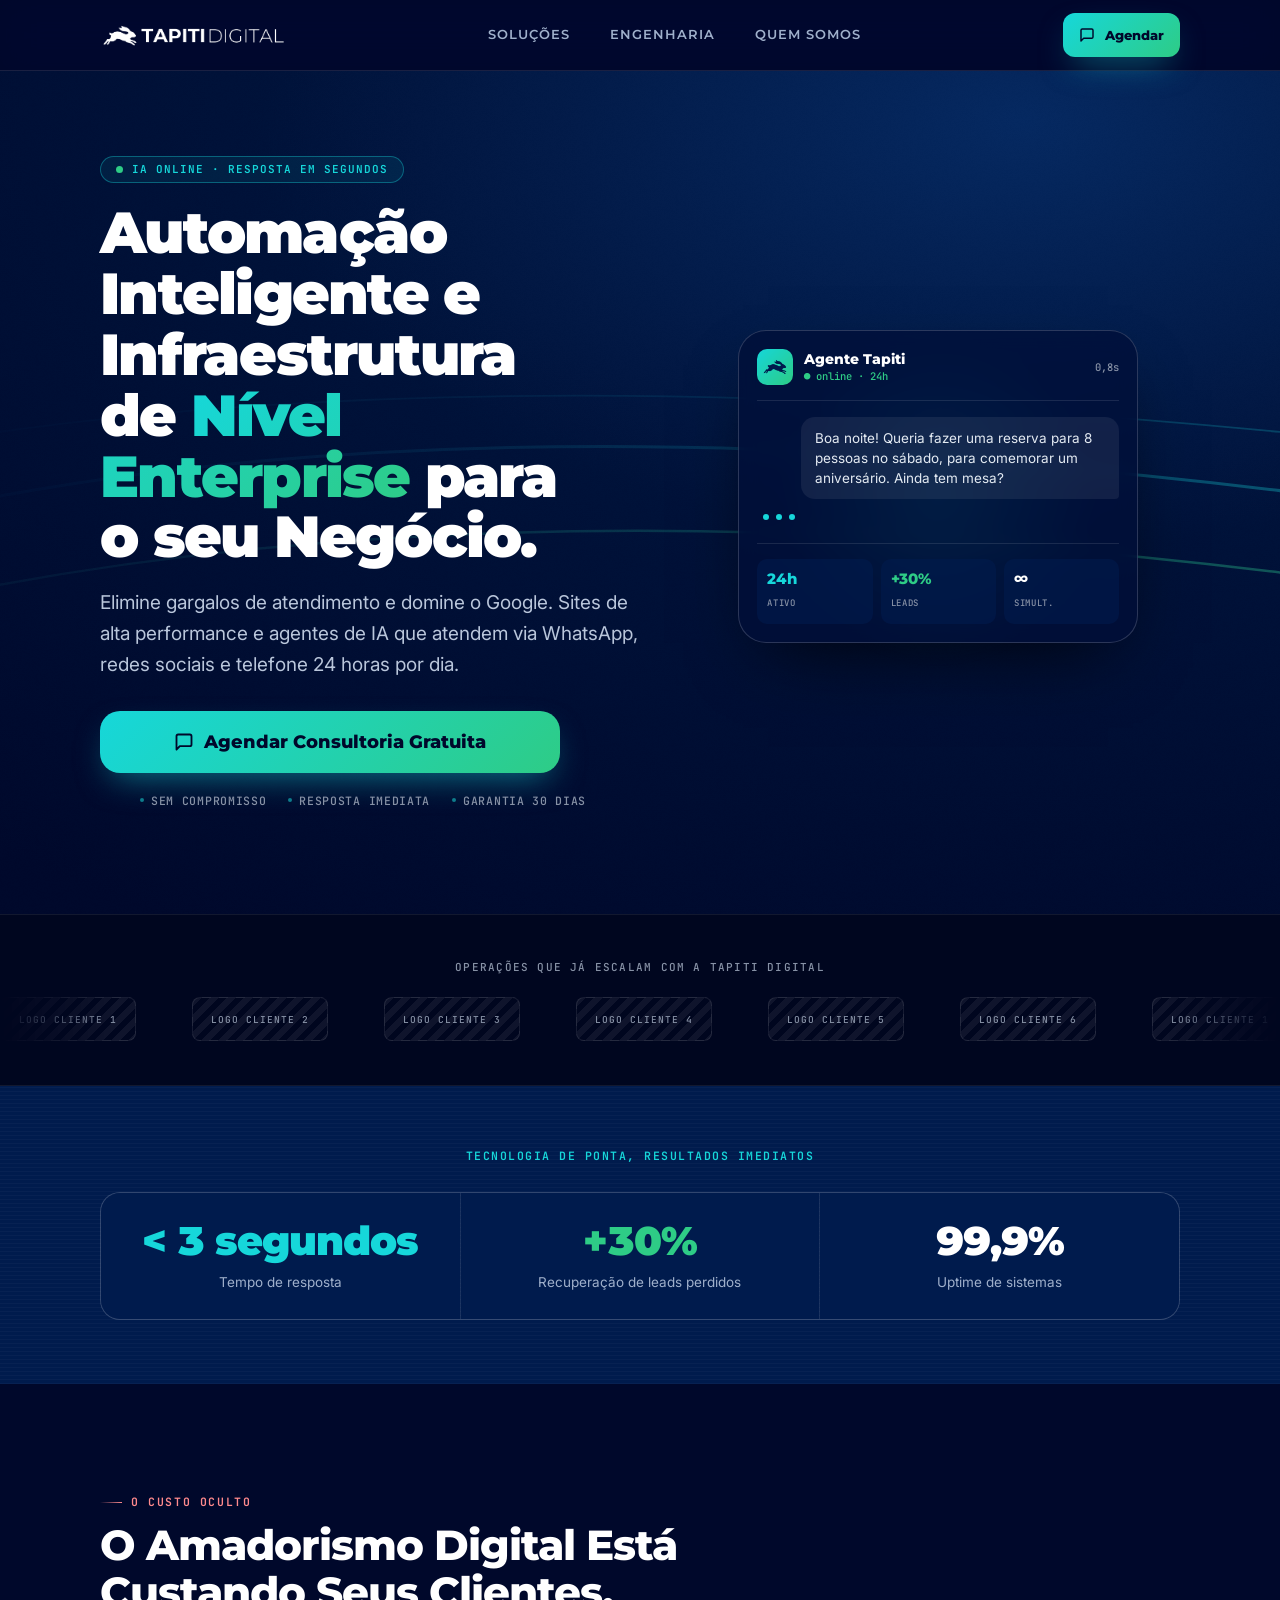
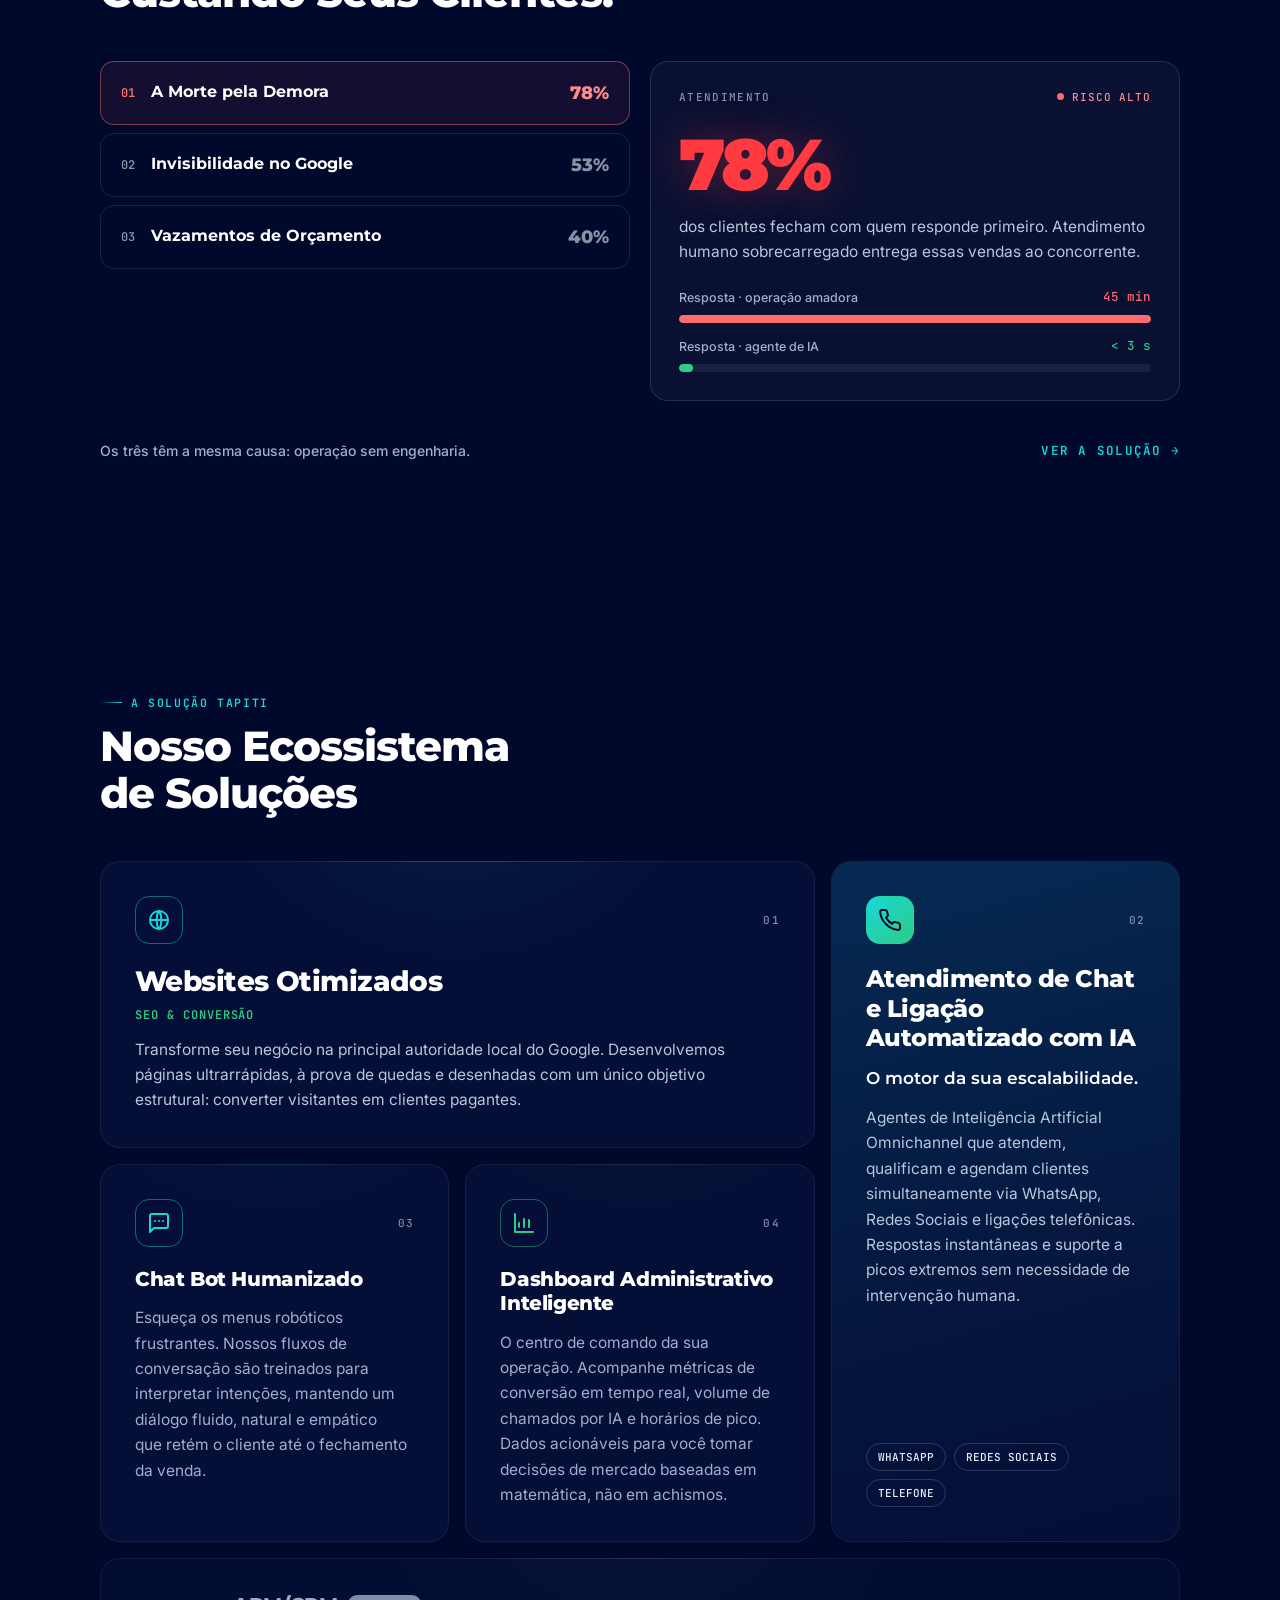
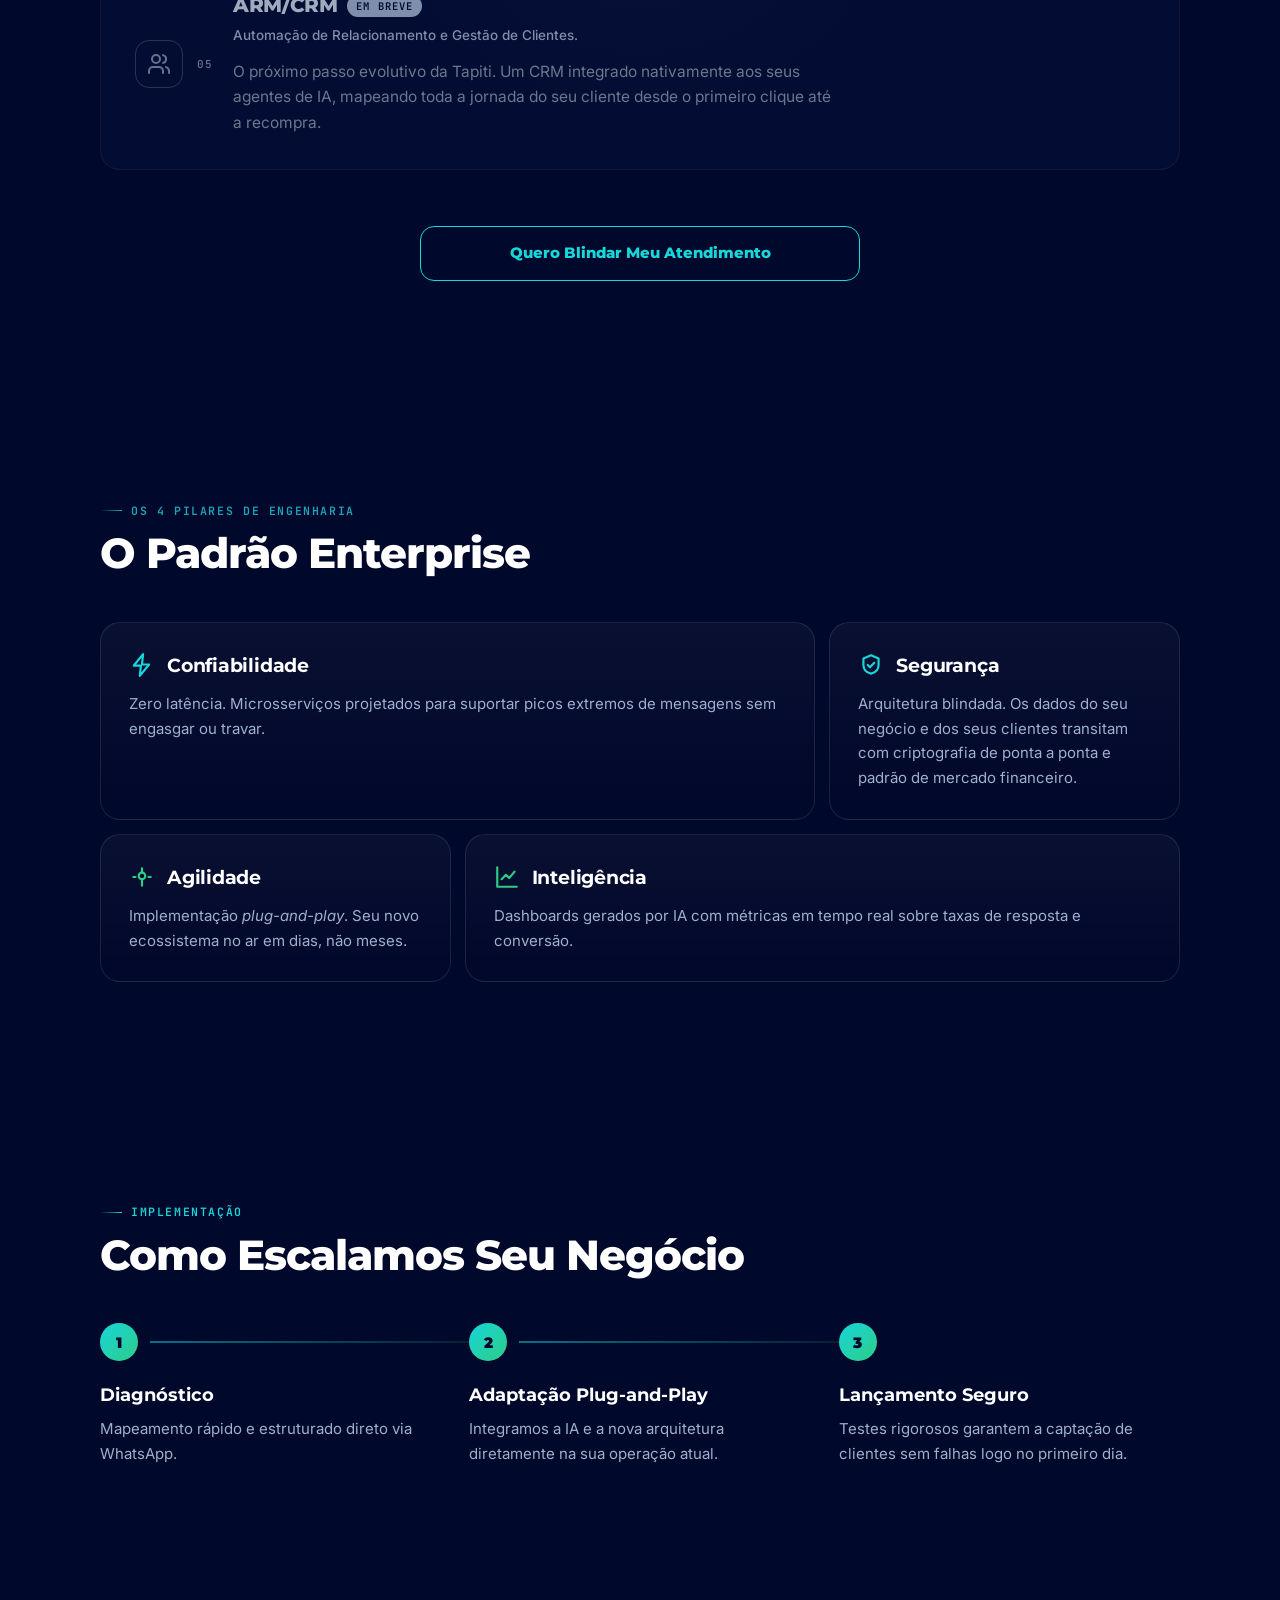
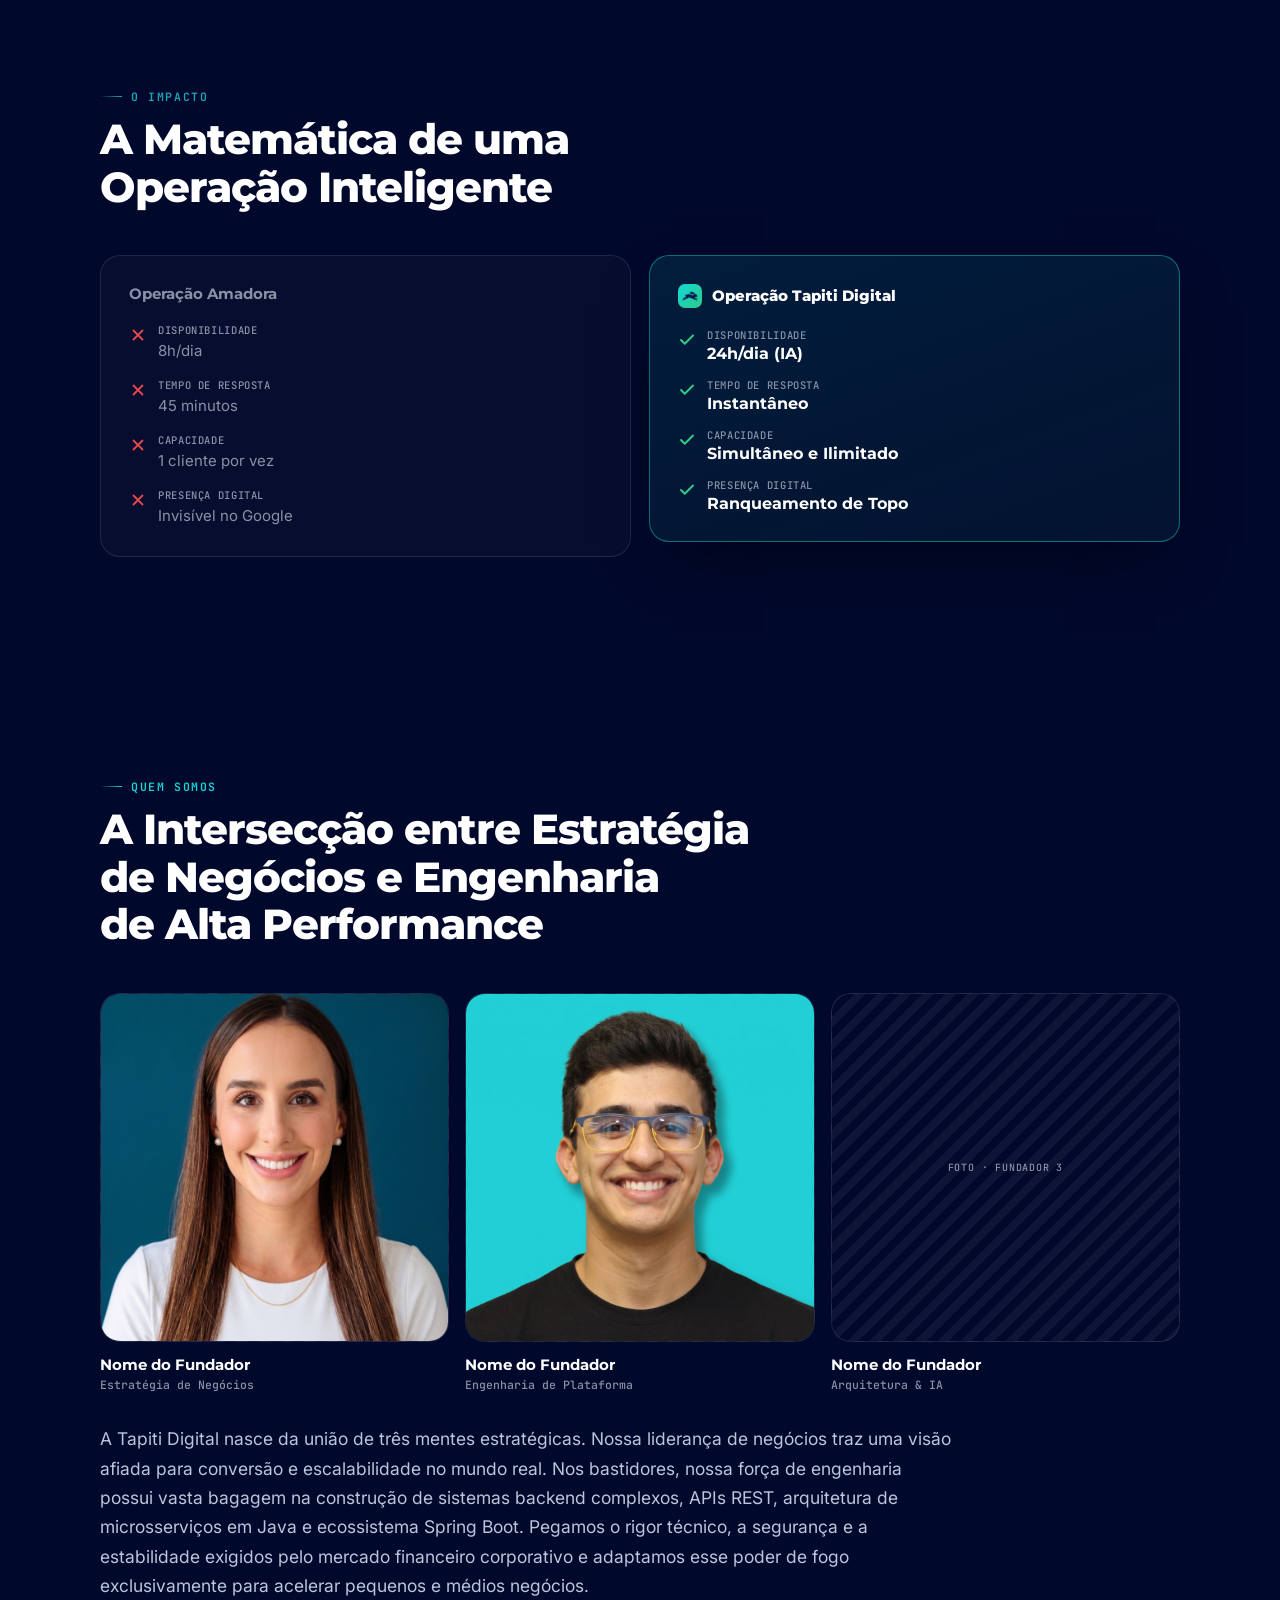
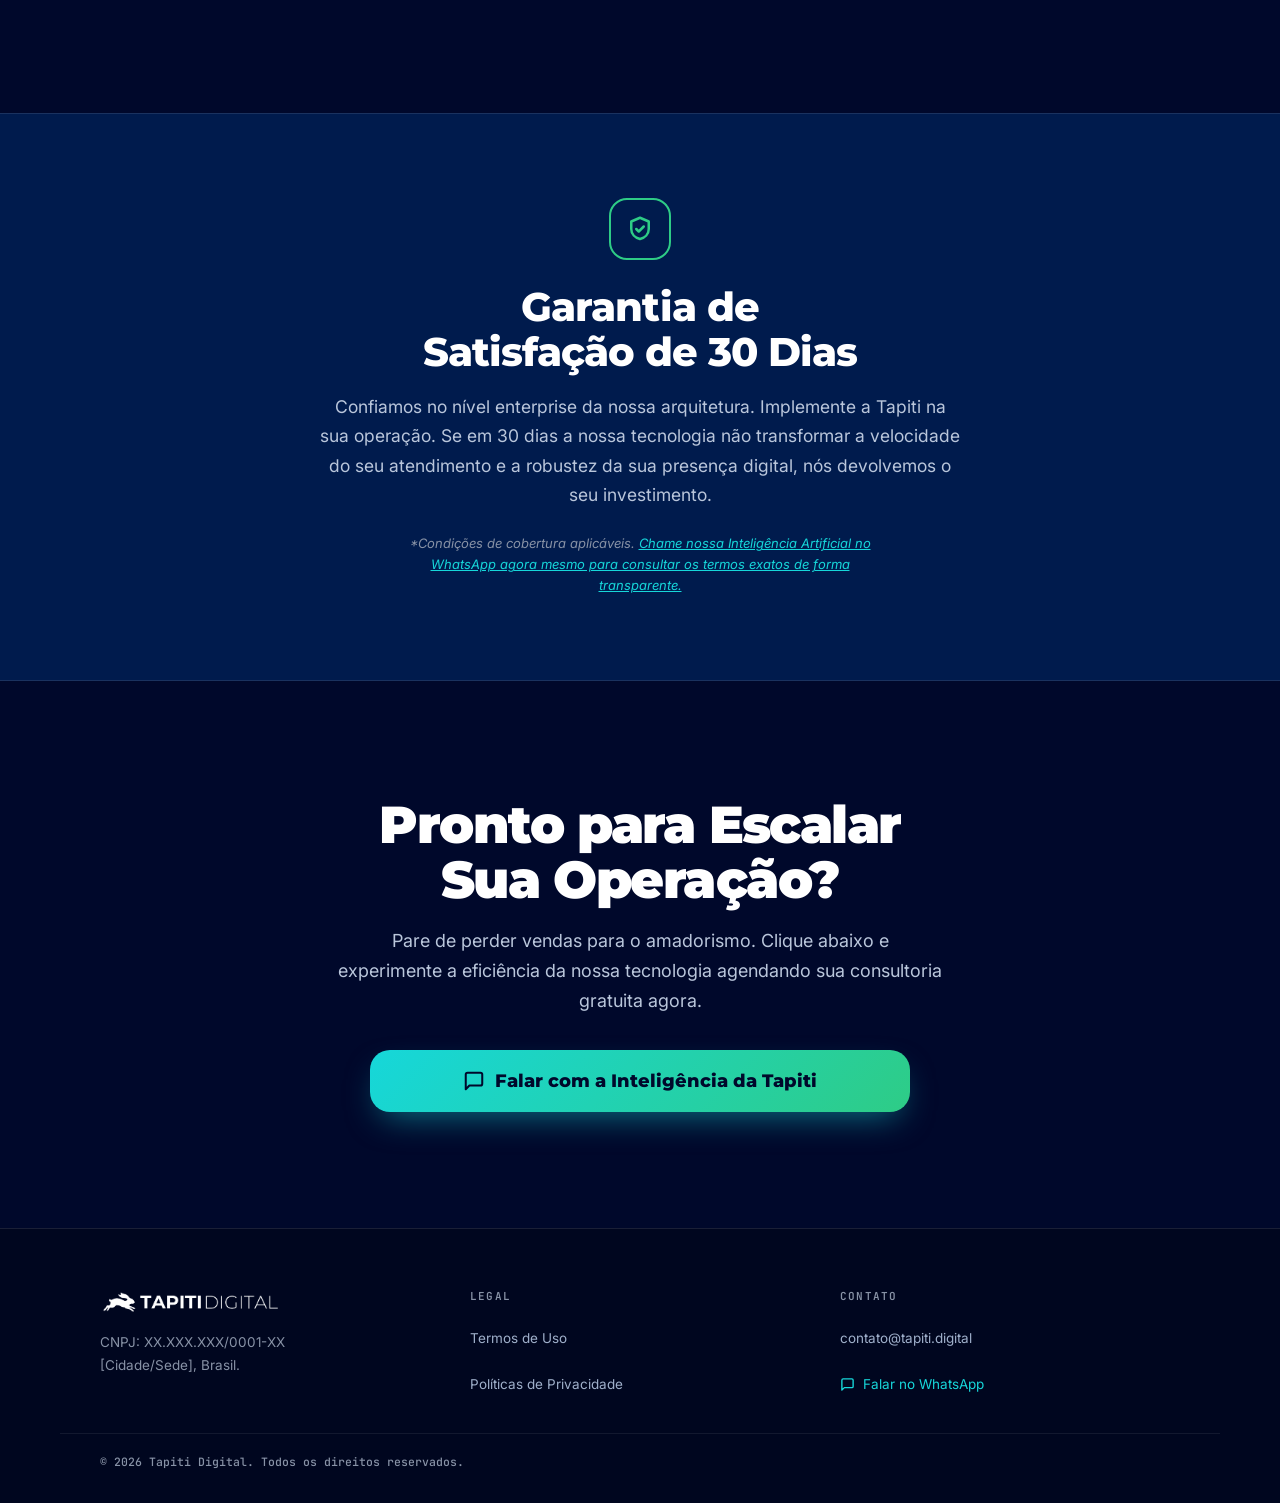
==== index.html @ 91e89478 "chore: redesign solutions section as product showroom and bump version to 1.0.4 Replace the two-row " ====
<!DOCTYPE html>
<html lang="pt-BR">
<head>
<meta charset="utf-8">
<meta name="viewport" content="width=device-width, initial-scale=1, viewport-fit=cover">
<title>Tapiti Digital — Automação Inteligente e Infraestrutura Enterprise</title>
<meta name="description" content="Sites de alta performance e agentes de IA que atendem via WhatsApp, redes sociais e telefone 24 horas por dia. Consultoria gratuita.">
<meta name="theme-color" content="#00082B">
<meta property="og:title" content="Tapiti Digital — Automação Inteligente e Infraestrutura Enterprise">
<meta property="og:description" content="Elimine gargalos de atendimento e domine o Google.">
<meta property="og:type" content="website">
<meta property="og:locale" content="pt_BR">
<meta property="og:image" content="assets/appicon-navy.png">
<link rel="icon" href="assets/appicon-cyan.png">
<link rel="apple-touch-icon" href="assets/appicon-navy.png">
<link rel="preconnect" href="https://fonts.googleapis.com">
<link rel="preconnect" href="https://fonts.gstatic.com" crossorigin>
<link href="https://fonts.googleapis.com/css2?family=Montserrat:wght@600;700;800;900&family=Inter:wght@400;500;600&family=JetBrains+Mono:wght@500;600&display=swap" rel="stylesheet">
<style>
/* ============ TOKENS ============ */
:root{
  --navy-950:#00061f;
  --navy-900:#00082b;
  --navy-850:#000f38;
  --navy-800:#00133b;
  --navy-700:#001b4d;
  --navy-600:#052a63;

  --cyan:#16d7da;
  --teal:#0e7c8c;           /* decorative only — 4.0:1 on navy, fails for text */
  --teal-text:#1fa5b8;      /* accessible teal for small copy — 5.8:1 on navy */
  --green:#2ecc86;
  --red:#e5484d;
  --red-accent:#ff6b6f;       /* fills + large display numbers, >7:1 on navy */
  --red-loss:#ff3b41;         /* big loss numbers: pure alert red, ~5.6:1 on navy */
  --red-text:#ff8a8d;         /* small red text, lighter tone for AA on navy */
  --grey-bar:#5b6b88;

  --text-0:#ffffff;
  --text-1:#e4ebf3;
  --text-2:#b9c6db;
  --text-3:#9fb0cb;
  --text-4:#8792a6;

  --line:rgba(255,255,255,.10);
  --line-2:rgba(255,255,255,.17);
  --surface:rgba(255,255,255,.045);
  --surface-2:rgba(255,255,255,.07);

  --grad:linear-gradient(135deg,#16d7da,#2ecc86);
  --grad-soft:linear-gradient(135deg,rgba(22,215,218,.16),rgba(46,204,134,.10));

  --font-display:'Montserrat',system-ui,sans-serif;
  --font-body:'Inter',system-ui,sans-serif;
  --font-mono:'JetBrains Mono',ui-monospace,monospace;

  --shell:1160px;
  --gut:clamp(18px,5vw,40px);
  --r-sm:10px; --r-md:14px; --r-lg:20px; --r-xl:28px;
  --sp-sec:clamp(60px,10vw,112px);
  --header-h:62px;
  --ease:cubic-bezier(.22,.61,.36,1);
}

/* ============ BASE ============ */
*,*::before,*::after{box-sizing:border-box}
html{scroll-behavior:smooth;-webkit-text-size-adjust:100%}
body{
  margin:0;
  background:var(--navy-900);
  color:var(--text-0);
  font-family:var(--font-body);
  font-size:16px;
  line-height:1.6;
  -webkit-font-smoothing:antialiased;
  overflow-x:hidden;
}
img{max-width:100%;height:auto;display:block}
svg{display:block}
a{color:var(--cyan);text-decoration:none;touch-action:manipulation}
button{font:inherit;color:inherit;touch-action:manipulation}
h1,h2,h3{margin:0;font-family:var(--font-display);text-wrap:balance}
p{margin:0}
::selection{background:var(--cyan);color:var(--navy-900)}

:focus-visible{
  outline:2px solid var(--cyan);
  outline-offset:3px;
  border-radius:4px;
}

/* ============ LAYOUT PRIMITIVES ============ */
.shell{width:100%;max-width:var(--shell);margin-inline:auto;padding-inline:var(--gut)}
.section{padding-block:var(--sp-sec)}
section[id]{scroll-margin-top:calc(var(--header-h) + 16px)}

.eyebrow{
  display:flex;align-items:center;gap:9px;
  font:600 11.5px/1 var(--font-mono);
  letter-spacing:.14em;text-transform:uppercase;
  color:var(--cyan);margin-bottom:14px;
}
.eyebrow::before{
  content:"";width:22px;height:1px;flex:none;
  background:linear-gradient(90deg,transparent,currentColor);
}
.eyebrow.is-muted{color:var(--teal-text)}
.eyebrow.is-green{color:var(--green)}

.h2{
  font-weight:800;
  font-size:clamp(26px,5.6vw,42px);
  line-height:1.13;
  letter-spacing:-.024em;
  margin-bottom:clamp(28px,5vw,44px);
}
.lead{
  font-size:clamp(16px,1.7vw,17.5px);
  line-height:1.68;
  color:var(--text-2);
  text-wrap:pretty;
}

/* ============ BUTTONS ============ */
.btn{
  display:inline-flex;align-items:center;justify-content:center;gap:10px;
  min-height:52px;padding:14px 22px;
  border:0;border-radius:var(--r-md);
  font-family:var(--font-display);font-weight:800;font-size:15px;line-height:1.25;
  text-align:center;cursor:pointer;
  transition:transform .2s var(--ease),box-shadow .2s var(--ease),background-color .2s var(--ease);
}
.btn svg{flex:none}
.btn--primary{
  background:var(--grad);color:var(--navy-900);
  box-shadow:0 14px 34px -12px rgba(22,215,218,.55);
}
.btn--ghost{
  background:transparent;color:var(--cyan);
  border:1.5px solid rgba(22,215,218,.55);
}
.btn--block{display:flex;width:100%}
.btn--lg{min-height:62px;font-size:clamp(15px,2.2vw,17.5px);padding:18px 24px;border-radius:var(--r-lg)}
.btn--sm{min-height:44px;padding:10px 16px;font-size:13px;border-radius:12px}

@media (hover:hover){
  .btn--primary:hover{transform:translateY(-2px);box-shadow:0 20px 42px -12px rgba(22,215,218,.7)}
  .btn--ghost:hover{background:rgba(22,215,218,.1)}
}
.btn:active{transform:translateY(0) scale(.99)}

/* ============ HEADER ============ */
.header{
  position:sticky;top:0;z-index:60;
  background:rgba(0,8,43,.78);
  backdrop-filter:blur(18px) saturate(150%);
  -webkit-backdrop-filter:blur(18px) saturate(150%);
  border-bottom:1px solid var(--line);
  transition:border-color .3s var(--ease),background-color .3s var(--ease);
}
.header.is-scrolled{background:rgba(0,8,43,.94);border-bottom-color:rgba(22,215,218,.24)}
.header__inner{
  display:flex;align-items:center;gap:16px;
  min-height:var(--header-h);
  padding-block:10px;
}
.header__logo{flex:0 0 auto;display:flex;align-items:center;min-height:44px}
.header__logo img{height:24px;width:auto;filter:brightness(0) invert(1)}
.header__nav{display:none}
.header__spacer{flex:1}
.header__cta{margin-left:auto}

@media (min-width:900px){
  :root{--header-h:70px}
  .header__logo img{height:27px}
  .header__nav{
    display:flex;flex:1;justify-content:center;gap:clamp(20px,3vw,36px);
  }
  .header__nav a{
    display:inline-flex;align-items:center;min-height:44px;
    font:600 12.5px/1 var(--font-display);
    letter-spacing:.08em;text-transform:uppercase;
    color:var(--text-3);padding:0 2px;
    transition:color .2s var(--ease);
  }
  .header__nav a:hover{color:var(--text-0)}
  .header__spacer{display:none}
}

/* ============ HERO ============ */
.hero{
  position:relative;overflow:hidden;
  background:
    radial-gradient(130% 110% at 80% 6%,rgba(5,42,99,.95) 0%,rgba(0,19,59,.85) 46%,var(--navy-900) 100%);
  padding-block:clamp(40px,8vw,84px) clamp(52px,9vw,96px);
}
.hero__trails{
  position:absolute;inset:0;width:100%;height:100%;
  opacity:.5;pointer-events:none;
  animation:trailpulse 9s ease-in-out infinite;
}
.hero__grain{
  position:absolute;inset:0;pointer-events:none;opacity:.5;
  background-image:url("data:image/svg+xml,%3Csvg xmlns='http://www.w3.org/2000/svg' width='160' height='160'%3E%3Cfilter id='n'%3E%3CfeTurbulence type='fractalNoise' baseFrequency='.85' numOctaves='3'/%3E%3CfeColorMatrix type='saturate' values='0'/%3E%3C/filter%3E%3Crect width='160' height='160' filter='url(%23n)' opacity='.045'/%3E%3C/svg%3E");
  mix-blend-mode:overlay;
}
.hero__grid{
  position:relative;
  display:grid;grid-template-columns:minmax(0,1fr);
  gap:clamp(38px,7vw,56px);align-items:center;
}
.hero__copy{min-width:0;text-align:center}

.badge{
  display:inline-flex;align-items:center;gap:9px;
  max-width:100%;
  border:1px solid rgba(22,215,218,.36);
  background:rgba(22,215,218,.08);
  border-radius:999px;padding:7px 15px;margin-bottom:20px;
}
.badge span:last-child{
  font:600 clamp(9.5px,2.4vw,11px)/1 var(--font-mono);
  letter-spacing:.09em;color:var(--cyan);
}
.dot{
  width:7px;height:7px;border-radius:50%;background:var(--green);flex:none;
  animation:blink 2.4s ease-in-out infinite;
}

.hero h1{
  font-weight:900;
  font-size:clamp(31px,8.4vw,58px);
  line-height:1.05;
  letter-spacing:-.03em;
  margin-bottom:20px;
  overflow-wrap:break-word;
}
.grad-text{
  background:var(--grad);
  -webkit-background-clip:text;background-clip:text;
  -webkit-text-fill-color:transparent;color:transparent;
}
.hero__sub{
  font-size:clamp(16px,4vw,19px);
  line-height:1.62;color:var(--text-2);
  margin:0 auto 30px;max-width:54ch;text-wrap:pretty;
}
.hero__cta{max-width:460px;margin-inline:auto}
.hero__trust{
  display:flex;flex-wrap:wrap;justify-content:center;
  gap:12px 22px;margin-top:22px;
  font:500 11.5px/1 var(--font-mono);letter-spacing:.06em;color:var(--text-4);
}
.hero__trust li{display:flex;align-items:center;gap:7px}
.hero__trust li::before{
  content:"";width:4px;height:4px;border-radius:50%;background:var(--teal);flex:none;
}

/* chat card */
.hero__visual{position:relative;display:flex;justify-content:center;min-width:0}
.hero__glow{
  position:absolute;width:min(340px,86%);aspect-ratio:1;
  background:radial-gradient(circle,rgba(22,215,218,.25),transparent 66%);
  filter:blur(10px);pointer-events:none;
}
.chat{
  position:relative;width:100%;max-width:400px;
  background:rgba(0,15,56,.72);
  border:1px solid var(--line-2);
  border-radius:var(--r-xl);padding:18px;
  backdrop-filter:blur(10px);-webkit-backdrop-filter:blur(10px);
  box-shadow:0 30px 70px -30px rgba(0,0,0,.85);
  animation:floaty 7s ease-in-out infinite;
}
.chat__head{
  display:flex;align-items:center;gap:11px;
  padding-bottom:15px;border-bottom:1px solid var(--line);
}
.chat__head img{width:36px;height:36px;border-radius:10px;flex:none}
.chat__name{font:800 14px var(--font-display);color:var(--text-0)}
.chat__status{font:500 10.5px var(--font-mono);color:var(--green);margin-top:1px}
.chat__ms{font:500 10.5px var(--font-mono);color:var(--text-4);flex:none}
.chat__log{display:flex;flex-direction:column;gap:11px;padding:16px 0 4px}
.bubble{
  max-width:88%;padding:11px 14px;
  font-size:13.5px;line-height:1.5;color:var(--text-1);
}
.bubble--user{
  align-self:flex-end;background:var(--surface-2);
  border-radius:14px 14px 4px 14px;
  opacity:0;transition:opacity .4s ease;
}
.bubble--user.is-in{opacity:1}
.bubble--ai{
  align-self:flex-start;background:var(--grad-soft);
  border:1px solid rgba(22,215,218,.26);
  border-radius:14px 14px 14px 4px;
}
.bubble--ai.is-typing::after{
  content:"";display:inline-block;width:2px;height:1em;margin-left:2px;
  vertical-align:-2px;background:var(--cyan);animation:blink 1s steps(2) infinite;
}
.typing{display:flex;gap:7px;padding:4px 6px;align-self:flex-start}
.typing span{
  width:6px;height:6px;border-radius:50%;background:var(--cyan);
  animation:blink 1.4s ease-in-out infinite;
}
.typing span:nth-child(2){animation-delay:.2s}
.typing span:nth-child(3){animation-delay:.4s}
.chat__stats{
  display:grid;grid-template-columns:repeat(3,minmax(0,1fr));gap:8px;
  margin-top:15px;padding-top:15px;border-top:1px solid var(--line);
}
.chat__stat{background:rgba(0,27,77,.6);border-radius:var(--r-sm);padding:10px}
.chat__stat b{display:block;font:800 15px var(--font-display);letter-spacing:-.01em}
.chat__stat small{font:500 9px var(--font-mono);letter-spacing:.08em;color:var(--text-4)}

@media (min-width:900px){
  .hero__grid{grid-template-columns:1.06fr .94fr;gap:clamp(36px,4vw,56px)}
  .hero__copy{text-align:left}
  .hero__sub{margin-inline:0}
  .hero__cta{margin-inline:0}
  .hero__trust{justify-content:flex-start}
}

/* ============ MARQUEE ============ */
.proof{
  border-block:1px solid rgba(255,255,255,.07);
  background:var(--navy-950);
  padding-block:clamp(28px,5vw,44px);overflow:hidden;
}
.proof__label{
  font:500 11px/1.5 var(--font-mono);letter-spacing:.11em;text-transform:uppercase;
  color:var(--text-4);text-align:center;margin:0 0 22px;padding-inline:var(--gut);
}
.marquee{
  position:relative;display:flex;overflow:hidden;
  -webkit-mask-image:linear-gradient(90deg,transparent,#000 9%,#000 91%,transparent);
  mask-image:linear-gradient(90deg,transparent,#000 9%,#000 91%,transparent);
}
.marquee__track{
  display:flex;gap:clamp(30px,6vw,56px);padding-right:clamp(30px,6vw,56px);
  flex:none;align-items:center;
  animation:marq 34s linear infinite;
}
@media (hover:hover){.marquee:hover .marquee__track{animation-play-state:paused}}
.marquee__group{display:flex;gap:clamp(30px,6vw,56px);align-items:center;flex:none}
.logo-slot{
  flex:none;width:136px;height:44px;border-radius:8px;
  border:1px solid rgba(255,255,255,.09);
  background:repeating-linear-gradient(135deg,rgba(255,255,255,.06) 0 6px,transparent 6px 12px);
  display:flex;align-items:center;justify-content:center;
  font:500 9.5px var(--font-mono);letter-spacing:.1em;color:var(--text-4);
}
/* ============ METRICS ============ */
.metrics{background:var(--navy-700);position:relative;overflow:hidden}
.metrics::after{
  content:"";position:absolute;inset:0;pointer-events:none;
  background:repeating-linear-gradient(0deg,rgba(255,255,255,.028) 0 1px,transparent 1px 4px);
}
.metrics .shell{position:relative;z-index:1;padding-block:clamp(40px,7vw,64px)}
.metrics__label{
  font:600 11.5px/1 var(--font-mono);letter-spacing:.13em;text-transform:uppercase;
  color:var(--cyan);text-align:center;margin:0 0 30px;
}
.metrics__grid{
  display:grid;grid-template-columns:minmax(0,1fr);gap:1px;
  background:var(--line);border:1px solid var(--line);
  border-radius:var(--r-lg);overflow:hidden;
}
.metric{
  background:var(--navy-700);padding:26px 20px;text-align:center;
  display:flex;flex-direction:column;justify-content:center;
}
.metric b{
  display:block;
  font:900 clamp(27px,5.4vw,40px)/1.08 var(--font-display);
  letter-spacing:-.025em;font-variant-numeric:tabular-nums;
}
.metric__label{font-size:13.5px;color:var(--text-3);margin-top:10px}
@media (min-width:720px){
  .metrics__grid{grid-template-columns:repeat(3,minmax(0,1fr))}
}

/* ============ CARDS ============ */
.card{
  background:var(--surface);
  border:1px solid var(--line);
  border-radius:var(--r-lg);
  padding:clamp(22px,4vw,28px);
}
.card h3{font-weight:700;font-size:17.5px;margin-bottom:9px;letter-spacing:-.01em}
.card p{font-size:15px;line-height:1.64;color:var(--text-3)}
.card__icon{
  width:46px;height:46px;border-radius:13px;
  display:flex;align-items:center;justify-content:center;
  margin-bottom:18px;
}
.card__icon--warn{border:2px solid rgba(229,72,77,.5)}

.grid-1{display:grid;grid-template-columns:minmax(0,1fr);gap:16px}
@media (min-width:640px){.grid-1.sm-2{grid-template-columns:repeat(2,minmax(0,1fr))}}
@media (min-width:960px){.grid-1.lg-3{grid-template-columns:repeat(3,minmax(0,1fr))}}

/* ============ CUSTO OCULTO ============ */
.custo__eyebrow{color:var(--red-text)}
.custo__desk{display:none}
.custo__link{display:inline-flex;align-items:center;min-height:44px;font:600 12.5px/1 var(--font-mono);letter-spacing:.1em;text-transform:uppercase;color:var(--cyan);transition:color .2s var(--ease)}
.custo__link:hover{color:var(--green)}

/* mobile: stat-led list */
.custo__intro{font-size:15px;line-height:1.6;color:var(--text-3);max-width:44ch;margin-bottom:clamp(36px,8vw,64px)}
.custo .h2{margin-bottom:14px}
.custo__stats{display:grid;grid-template-columns:repeat(auto-fit,minmax(260px,1fr));gap:48px 40px}
.custo__item{position:relative;border-top:1px solid rgba(255,255,255,.14);padding-top:28px}
.custo__item::before{content:"";position:absolute;top:-2px;left:0;width:48px;height:3px;background:var(--red-accent)}
.custo__lab{font:500 11px/1 var(--font-mono);letter-spacing:.12em;color:var(--text-4);margin-bottom:14px}
.custo__num{display:flex;align-items:flex-start;margin-bottom:22px;font:900 clamp(64px,18vw,88px)/1 var(--font-display);letter-spacing:-.045em;color:var(--red-loss);text-shadow:0 0 44px rgba(255,59,65,.35)}
.custo__num em{font-style:normal;font-size:.5em;margin-top:6px}
.custo__item h3{font-weight:700;font-size:19px;line-height:1.3;margin-bottom:10px}
.custo__item p:last-child{font-size:15px;line-height:1.62;color:var(--text-3)}

/* desktop: interactive diagnostic */
@media (min-width:861px){
  .custo__intro{display:none}
  .custo .h2{margin-bottom:clamp(28px,5vw,44px)}
  .custo__mob{display:none}
  .custo__desk{display:block}
}
.custo__grid{display:grid;grid-template-columns:repeat(auto-fit,minmax(300px,1fr));gap:20px;align-items:stretch}
.custo__tabs{display:flex;flex-direction:column;gap:8px}
.custo__tab{
  width:100%;min-height:64px;padding:18px 20px;
  display:flex;align-items:center;gap:16px;text-align:left;cursor:pointer;
  border:1px solid var(--line);border-radius:var(--r-md);background:transparent;
  transition:background-color .2s var(--ease),border-color .2s var(--ease);
}
.custo__tab:hover{border-color:rgba(255,255,255,.28)}
.custo__tnum{font:600 12px var(--font-mono);color:var(--text-4)}
.custo__ttl{flex:1;font:700 16px/1.3 var(--font-display);color:var(--text-0)}
.custo__tstat{font:800 18px var(--font-display);color:var(--text-4)}
.custo__tab.is-active,.custo__tab.is-active:hover{background:rgba(255,107,111,.08);border-color:rgba(255,107,111,.45)}
.custo__tab.is-active .custo__tnum{color:var(--red-accent)}
.custo__tab.is-active .custo__tstat{color:var(--red-text)}
.custo__panel{
  display:flex;flex-direction:column;gap:24px;padding:28px;
  border:1px solid rgba(255,255,255,.12);border-radius:18px;background:rgba(255,255,255,.035);
}
.custo__ptop{display:flex;justify-content:space-between;align-items:center;gap:12px}
.custo__tag{font:500 11px var(--font-mono);letter-spacing:.12em;color:var(--text-4)}
.custo__risk{display:flex;align-items:center;gap:8px;font:500 11px var(--font-mono);letter-spacing:.08em;color:var(--red-text)}
.custo__risk i{width:7px;height:7px;border-radius:50%;background:var(--red-accent)}
.custo__pstat{font:900 72px/1 var(--font-display);letter-spacing:-.04em;color:var(--red-loss);text-shadow:0 0 44px rgba(255,59,65,.35);margin-bottom:-10px}
.custo__pcopy{font-size:15.5px;line-height:1.62;color:var(--text-2)}
.custo__bars{margin-top:auto;display:flex;flex-direction:column;gap:14px}
.custo__blab{display:flex;justify-content:space-between;gap:12px;margin-bottom:7px}
.custo__blab span{font-size:12.5px;font-weight:500;color:var(--text-3)}
.custo__blab b{font:500 12.5px var(--font-mono)}
.custo__track{height:8px;border-radius:4px;background:rgba(255,255,255,.07);overflow:hidden}
.custo__track i{display:block;height:100%;border-radius:4px;transition:width .5s ease}
.custo__bars .is-red{color:var(--red-accent)}   .custo__track .is-red{background:var(--red-accent)}
.custo__bars .is-green{color:var(--green)}      .custo__track .is-green{background:var(--green)}
.custo__bars .is-grey{color:var(--text-4)}      .custo__track .is-grey{background:var(--grey-bar)}
.custo__foot{display:flex;flex-wrap:wrap;align-items:center;justify-content:space-between;gap:8px 24px;margin-top:28px}
.custo__foot p{font-size:14px;font-weight:500;color:var(--text-3)}

/* ============ SHOWROOM (soluções) ============ */
.solucoes{background:var(--navy-900)}
.solucoes .h2{max-width:20ch}

/* mobile: stacked tiles with a staggered entrance */
.showroom{display:flex;flex-direction:column;gap:12px}
.tile{
  transition:opacity .6s ease,transform .8s cubic-bezier(.2,.7,.2,1);
  transition-delay:calc(var(--i,0) * 110ms);
}
.tile__in{
  position:relative;overflow:hidden;height:100%;
  display:flex;flex-direction:column;gap:14px;
  border-radius:var(--r-lg);padding:24px;
  background:var(--navy-700);border:1.5px solid transparent;
}
.tile__ghost{
  position:absolute;right:12px;bottom:-24px;pointer-events:none;
  font:900 110px/1 var(--font-display);letter-spacing:-.05em;color:rgba(255,255,255,.045);
}
.tile__head{position:relative;display:flex;align-items:center;gap:12px}
.tile__icon{
  width:44px;height:44px;border-radius:13px;flex:none;
  display:flex;align-items:center;justify-content:center;
  border:1.5px solid rgba(22,215,218,.5);color:var(--cyan);
}
.tile__icon svg{width:22px;height:22px}
.tile__icon path{stroke-dasharray:1;stroke-dashoffset:0;transition:stroke-dashoffset 1.3s ease;transition-delay:calc(var(--i,0) * 110ms + 350ms)}
.tile__num{display:none}
.tile__main{position:relative;display:flex;flex-direction:column;gap:14px;flex:1;min-width:0}
.tile__titlerow{display:flex;align-items:center;gap:10px;flex-wrap:wrap}
.tile h3{font-weight:800;font-size:19px;line-height:1.24;letter-spacing:-.02em;text-wrap:pretty}
.tile__tag{font:600 11px var(--font-mono);letter-spacing:.08em;color:var(--green);margin-top:-6px}
.tile__lead{font:700 16px/1.4 var(--font-display);color:var(--text-0)}
.tile__sub{font:500 13.5px/1.45 var(--font-body);color:var(--text-3)}
.tile__text{font-size:15px;line-height:1.62;color:var(--text-2);max-width:62ch;text-wrap:pretty}
.tile__chips{list-style:none;margin:0;padding:0;display:flex;flex-wrap:wrap;gap:6px}
.tile__chips li{font:600 10.5px var(--font-mono);color:var(--navy-900);border:1.5px solid rgba(0,8,43,.28);border-radius:999px;padding:6px 10px}
.tile__badge{font:600 10px var(--font-mono);letter-spacing:.1em;color:var(--navy-900);background:var(--text-3);border-radius:999px;padding:4px 8px}
.tile__titlerow .tile__badge{display:none}

.tile--web h3{font-size:22px}
.tile--green .tile__icon{border-color:rgba(46,204,134,.5);color:var(--green)}
.tile--hero .tile__in{background:linear-gradient(140deg,#16d7da,#2ecc86)}
.tile--hero .tile__ghost{color:rgba(0,8,43,.12)}
.tile--hero .tile__icon{background:var(--navy-900);border-color:transparent;color:var(--cyan)}
.tile--hero h3{font-size:21px;color:var(--navy-900)}
.tile--hero .tile__lead{color:var(--navy-900)}
.tile--hero .tile__text{color:#04264a}
.tile--soon .tile__in{background:transparent;border:1.5px dashed rgba(255,255,255,.18)}
.tile--soon .tile__icon{border-color:rgba(255,255,255,.2);color:#7e8da8}
.tile--soon h3{color:#c9d3e3}
.tile--soon .tile__text{color:var(--text-4)}

.showroom__cta{margin-top:32px}
.showroom__cta .btn{border-color:var(--cyan);min-height:54px;padding:16px 20px}

/* hidden until the stack scrolls into view (class added by JS, never without it) */
@media (max-width:860px){
  .showroom.is-armed:not(.is-shown) .tile{opacity:0;transform:translateY(28px) scale(.98)}
  .showroom.is-armed:not(.is-shown) .tile__icon path{stroke-dashoffset:1}
}

/* desktop: bento grid with a cursor-following spotlight */
@media (min-width:861px){
  .showroom{display:grid;grid-template-columns:repeat(6,minmax(0,1fr));gap:16px}
  .tile{
    --glow:rgba(22,215,218,.8);--tint:rgba(22,215,218,.11);
    grid-column:span 2;border-radius:var(--r-lg);padding:1px;transition:none;
    background:radial-gradient(340px circle at var(--mx,50%) var(--my,-60%),var(--glow),rgba(255,255,255,.09) 72%);
  }
  .tile__in{
    overflow:visible;border:0;border-radius:19px;gap:20px;
    padding:clamp(24px,3vw,34px);
    background:radial-gradient(520px circle at var(--mx,50%) var(--my,-60%),var(--tint),transparent 55%),#040e36;
  }
  .tile__ghost,.tile__head .tile__badge{display:none}
  .tile__titlerow .tile__badge{display:inline-block;font-size:10.5px;padding:4px 9px}
  .tile__head{justify-content:space-between;gap:14px}
  .tile__icon{width:48px;height:48px;border-radius:14px;border-color:rgba(22,215,218,.45)}
  .tile__icon svg{width:24px;height:24px}
  .tile__icon path{transition:none}
  .tile__num{display:block;font:500 11px var(--font-mono);letter-spacing:.1em;color:#7e8da8}
  .tile h3{font-size:20px;line-height:1.22}
  .tile__tag{font-size:12px}
  .tile__lead{font-weight:600;font-size:17px;line-height:1.45}
  .tile__sub{line-height:1.4;margin-top:-6px}
  .tile__text{font-size:15.5px;line-height:1.64;color:var(--text-3)}
  .tile__chips{margin-top:auto;gap:8px}
  .tile__chips li{font-weight:500;font-size:11px;color:#e6edf7;border-width:1px;border-color:rgba(255,255,255,.16);padding:6px 11px}

  .tile--web{grid-column:1 / span 4}
  .tile--web h3{font-size:28px}
  .tile--web .tile__text{color:var(--text-2)}
  .tile--bot{grid-column:1 / span 2}
  .tile--dash{grid-column:3 / span 2}
  .tile--green{--glow:rgba(46,204,134,.8);--tint:rgba(46,204,134,.10)}
  .tile--green .tile__icon{border-color:rgba(46,204,134,.45)}
  .tile--hero{grid-column:5 / span 2;grid-row:1 / span 2}
  .tile--hero .tile__in{background:radial-gradient(520px circle at var(--mx,50%) var(--my,-60%),rgba(22,215,218,.16),transparent 60%),linear-gradient(165deg,#062a52,#04173f 60%,#040e36)}
  .tile--hero .tile__icon{background:var(--grad);color:var(--navy-900)}
  .tile--hero h3{font-size:24px;color:var(--text-0)}
  .tile--hero .tile__lead{color:var(--text-0)}
  .tile--hero .tile__text{color:var(--text-2)}
  .tile--soon{grid-column:1 / span 6;opacity:.8;--glow:rgba(159,176,203,.45);--tint:rgba(159,176,203,.06)}
  .tile--soon .tile__in{flex-direction:row;align-items:center;border:0;background:radial-gradient(520px circle at var(--mx,50%) var(--my,-60%),var(--tint),transparent 55%),#040e36}

  .showroom__cta{display:flex;justify-content:center;margin-top:56px}
  .showroom__cta .btn{max-width:440px;padding:17px 26px}
}

/* ============ PILLARS (bento) ============ */
.pillars{display:grid;grid-template-columns:minmax(0,1fr);gap:14px}
.pillar{
  border:1px solid var(--line);border-radius:var(--r-lg);
  padding:clamp(22px,4vw,28px);
  background:linear-gradient(180deg,rgba(255,255,255,.035),transparent);
  transition:border-color .28s var(--ease),box-shadow .28s var(--ease),transform .28s var(--ease);
}
.pillar__head{display:flex;align-items:center;gap:12px;margin-bottom:12px}
.pillar h3{font-weight:700;font-size:18.5px;letter-spacing:-.012em}
.pillar p{font-size:15px;line-height:1.64;color:var(--text-3)}
@media (hover:hover){
  .pillar:hover{transform:translateY(-3px);border-color:rgba(22,215,218,.5);box-shadow:0 0 40px -8px rgba(22,215,218,.22)}
  .pillar--green:hover{border-color:rgba(46,204,134,.5);box-shadow:0 0 40px -8px rgba(46,204,134,.22)}
}
@media (min-width:720px){
  .pillars{grid-template-columns:repeat(6,minmax(0,1fr))}
  .pillar{grid-column:span 3}
  .pillar:nth-child(1),.pillar:nth-child(4){grid-column:span 3}
}
@media (min-width:1040px){
  .pillar:nth-child(1){grid-column:span 4}
  .pillar:nth-child(2){grid-column:span 2}
  .pillar:nth-child(3){grid-column:span 2}
  .pillar:nth-child(4){grid-column:span 4}
}

/* ============ PROCESS TIMELINE ============ */
.steps{position:relative;display:grid;grid-template-columns:minmax(0,1fr);gap:0}
.step{position:relative;padding:0 0 30px 52px}
.step:last-child{padding-bottom:0}
.step::before{
  content:"";position:absolute;left:18px;top:40px;bottom:0;width:2px;
  background:linear-gradient(180deg,rgba(22,215,218,.5),rgba(46,204,134,.12));
}
.step:last-child::before{display:none}
.step__num{
  position:absolute;left:0;top:0;
  width:38px;height:38px;border-radius:50%;
  background:var(--grad);color:var(--navy-900);
  font:900 15px var(--font-display);
  display:flex;align-items:center;justify-content:center;
}
.step h3{font-weight:700;font-size:17.5px;margin-bottom:8px;padding-top:7px}
.step p{font-size:15px;line-height:1.64;color:var(--text-3)}

@media (min-width:860px){
  .steps{grid-template-columns:repeat(3,minmax(0,1fr));gap:28px}
  .step{padding:0}
  /* circle returns to normal flow so the heading can never sit under it */
  .step__num{position:static;margin-bottom:20px}
  .step::before{
    left:50px;right:-28px;top:18px;bottom:auto;width:auto;height:2px;
    background:linear-gradient(90deg,rgba(22,215,218,.5),rgba(46,204,134,.12));
  }
  .step h3{padding-top:0}
}

/* ============ COMPARE ============ */
.compare{display:grid;grid-template-columns:minmax(0,1fr);gap:18px;align-items:start}
@media (min-width:860px){.compare{grid-template-columns:repeat(2,minmax(0,1fr))}}
.compare__col{
  border:1px solid var(--line);border-radius:var(--r-lg);
  padding:clamp(22px,4vw,28px);background:rgba(255,255,255,.025);
}
.compare__col--win{
  border-color:rgba(22,215,218,.45);
  background:linear-gradient(160deg,rgba(22,215,218,.1),rgba(46,204,134,.055));
  box-shadow:0 26px 60px -24px rgba(0,0,0,.6);
}
.compare__title{
  display:flex;align-items:center;gap:10px;
  font:700 15px var(--font-display);color:var(--text-4);margin-bottom:20px;
}
.compare__col--win .compare__title{color:var(--text-0);font-weight:800}
.compare__title img{width:24px;height:24px;border-radius:7px}
.cmp-row{display:flex;gap:11px;align-items:flex-start;margin-bottom:15px}
.cmp-row:last-child{margin-bottom:0}
.cmp-row svg{flex:none;margin-top:3px}
.cmp-row dt{font:500 10.5px var(--font-mono);letter-spacing:.06em;color:var(--text-4);margin-bottom:2px}
.cmp-row dd{margin:0;font-size:15px;color:var(--text-4)}
.compare__col--win .cmp-row dd{font:700 16px var(--font-display);color:var(--text-0)}

/* ============ FOUNDERS ============ */
.founders{display:grid;grid-template-columns:repeat(2,minmax(0,1fr));gap:16px;margin-bottom:32px}
.founder:first-child{grid-column:span 2}
@media (min-width:640px){
  .founders{grid-template-columns:repeat(3,minmax(0,1fr))}
  .founder:first-child{grid-column:span 1}
}
.founder__photo{
  aspect-ratio:1;border-radius:var(--r-lg);
  border:1px solid var(--line);
  background:repeating-linear-gradient(135deg,rgba(255,255,255,.05) 0 8px,transparent 8px 16px);
  display:flex;align-items:center;justify-content:center;
  font:500 10px var(--font-mono);letter-spacing:.08em;color:var(--text-4);
  text-align:center;padding:10px;
}
img.founder__photo{padding:0;object-fit:cover;width:100%;display:block}
.founder__name{font:700 15px var(--font-display);margin-top:13px}
.founder__role{font:500 11.5px var(--font-mono);color:var(--text-4);margin-top:3px}

/* ============ GUARANTEE ============ */
.guarantee{
  background:var(--navy-700);
  border-block:1px solid var(--line);
  text-align:center;
}
.guarantee .shell{max-width:760px;padding-block:clamp(52px,9vw,84px)}
.guarantee__seal{
  width:62px;height:62px;margin:0 auto 24px;
  border-radius:18px;border:2px solid var(--green);
  display:flex;align-items:center;justify-content:center;
}
.guarantee h2{
  font-weight:800;font-size:clamp(25px,5.6vw,40px);
  line-height:1.13;letter-spacing:-.024em;margin-bottom:18px;
}
.guarantee__fine{
  font-size:13px;line-height:1.6;color:var(--text-4);
  max-width:60ch;margin:24px auto 0;font-style:italic;
}
.guarantee__fine a{color:var(--cyan);text-decoration:underline}

/* ============ FINAL CTA ============ */
.final{text-align:center}
.final .shell{max-width:800px;padding-block:clamp(60px,11vw,116px)}
.final h2{
  font-weight:900;font-size:clamp(29px,7vw,52px);
  line-height:1.07;letter-spacing:-.03em;margin-bottom:18px;
}
.final p{
  font-size:clamp(15px,2.2vw,18px);line-height:1.66;color:var(--text-2);
  max-width:56ch;margin:0 auto 34px;text-wrap:pretty;
}
.final .btn{max-width:540px;margin-inline:auto;animation:pulsecta 2.8s ease-out infinite}

/* ============ FOOTER ============ */
.footer{background:var(--navy-950);border-top:1px solid var(--line)}
.footer__grid{
  display:grid;grid-template-columns:minmax(0,1fr);gap:30px;
  padding-block:clamp(40px,7vw,60px) 26px;
}
@media (min-width:640px){.footer__grid{grid-template-columns:repeat(3,minmax(0,1fr))}}
.footer__logo{height:26px;width:auto;filter:brightness(0) invert(1);margin-bottom:16px}
.footer__meta{font-size:13.5px;line-height:1.7;color:var(--text-4)}
.footer h3{
  font:600 11px var(--font-mono);letter-spacing:.11em;text-transform:uppercase;
  color:var(--text-4);margin-bottom:14px;
}
.footer ul{list-style:none;margin:0;padding:0;display:flex;flex-direction:column;gap:2px}
.footer ul a{
  font-size:13.5px;color:var(--text-3);display:inline-flex;align-items:center;gap:8px;
  min-height:44px;transition:color .2s var(--ease);
}
@media (hover:hover){.footer ul a:hover{color:var(--cyan)}}
.footer__bar{
  border-top:1px solid rgba(255,255,255,.07);
  padding-block:20px 34px;
  font:500 11.5px var(--font-mono);color:var(--text-4);
}

/* ============ STICKY MOBILE CTA ============ */
.sticky-cta{
  position:fixed;left:0;right:0;bottom:0;z-index:70;
  padding:10px 14px calc(10px + env(safe-area-inset-bottom));
  background:rgba(0,6,31,.93);
  backdrop-filter:blur(16px);-webkit-backdrop-filter:blur(16px);
  border-top:1px solid var(--line);
  transform:translateY(110%);
  transition:transform .32s var(--ease);
}
.sticky-cta.is-visible{transform:translateY(0)}
@media (min-width:900px){.sticky-cta{display:none}}

/* ============ REVEAL ============ */
.reveal{opacity:0;transform:translateY(18px);transition:opacity .6s var(--ease),transform .6s var(--ease)}
.reveal.is-in{opacity:1;transform:none}

/* ============ KEYFRAMES ============ */
@keyframes marq{from{transform:translateX(0)}to{transform:translateX(-50%)}}
@keyframes floaty{0%,100%{transform:translateY(0)}50%{transform:translateY(-10px)}}
@keyframes trailpulse{0%,100%{opacity:.42}50%{opacity:.72}}
@keyframes pulsecta{0%,100%{box-shadow:0 0 0 0 rgba(46,204,134,.42)}50%{box-shadow:0 0 0 18px rgba(46,204,134,0)}}
@keyframes blink{0%,100%{opacity:1}50%{opacity:.22}}

@media (prefers-reduced-motion:reduce){
  html{scroll-behavior:auto}
  *,*::before,*::after{
    animation-duration:.001ms!important;animation-iteration-count:1!important;
    transition-duration:.001ms!important;
  }
  .reveal{opacity:1;transform:none}
  .sticky-cta{transition:none}
  /* stop the marquee where it stands instead of snapping it to the end */
  .marquee__track{animation:none!important}
}
</style>
</head>
<body>

<header class="header" id="header">
  <div class="shell header__inner">
    <a class="header__logo" href="#topo" aria-label="Tapiti Digital — início">
      <img src="assets/logo-6.png" alt="Tapiti Digital">
    </a>
    <nav class="header__nav" aria-label="Navegação principal">
      <a href="#solucoes">Soluções</a>
      <a href="#engenharia">Engenharia</a>
      <a href="#quem-somos">Quem Somos</a>
    </nav>
    <div class="header__spacer"></div>
    <a class="btn btn--primary btn--sm header__cta" href="https://wa.me/5511999999999?text=Ol%C3%A1!%20Quero%20agendar%20a%20consultoria%20gratuita%20da%20Tapiti%20Digital." target="_blank" rel="noopener">
      <svg width="16" height="16" viewBox="0 0 24 24" fill="none" stroke="currentColor" stroke-width="2.2" stroke-linecap="round" stroke-linejoin="round" aria-hidden="true"><path d="M21 15a2 2 0 0 1-2 2H7l-4 4V5a2 2 0 0 1 2-2h14a2 2 0 0 1 2 2z"/></svg>
      Agendar
    </a>
  </div>
</header>

<main>

<!-- HERO -->
<section id="topo" class="hero">
  <svg class="hero__trails" viewBox="0 0 1440 700" preserveAspectRatio="xMidYMid slice" aria-hidden="true">
    <defs>
      <linearGradient id="t1" x1="0" y1="0" x2="1" y2="0"><stop offset="0" stop-color="#001B4D" stop-opacity="0"/><stop offset="1" stop-color="#16D7DA"/></linearGradient>
      <linearGradient id="t2" x1="0" y1="0" x2="1" y2="0"><stop offset="0" stop-color="#0E7C8C" stop-opacity="0"/><stop offset="1" stop-color="#2ECC86"/></linearGradient>
    </defs>
    <path d="M-100 430 Q 500 210 1600 400" fill="none" stroke="url(#t1)" stroke-width="2.5" stroke-linecap="round"/>
    <path d="M-100 500 Q 560 280 1600 470" fill="none" stroke="url(#t2)" stroke-width="2" stroke-linecap="round"/>
    <path d="M-100 360 Q 480 190 1600 340" fill="none" stroke="url(#t1)" stroke-width="1.5" stroke-linecap="round" stroke-opacity=".7"/>
  </svg>
  <div class="hero__grain" aria-hidden="true"></div>

  <div class="shell hero__grid">
    <div class="hero__copy">
      <p class="badge"><span class="dot" aria-hidden="true"></span><span>IA ONLINE · RESPOSTA EM SEGUNDOS</span></p>
      <h1>Automação Inteligente e Infraestrutura de <span class="grad-text">Nível Enterprise</span> para o seu Negócio.</h1>
      <p class="hero__sub">Elimine gargalos de atendimento e domine o Google. Sites de alta performance e agentes de IA que atendem via WhatsApp, redes sociais e telefone 24 horas por dia.</p>
      <div class="hero__cta">
        <a class="btn btn--primary btn--block btn--lg" href="https://wa.me/5511999999999?text=Ol%C3%A1!%20Quero%20agendar%20a%20consultoria%20gratuita%20da%20Tapiti%20Digital." target="_blank" rel="noopener">
          <svg width="20" height="20" viewBox="0 0 24 24" fill="none" stroke="currentColor" stroke-width="2.2" stroke-linecap="round" stroke-linejoin="round" aria-hidden="true"><path d="M21 15a2 2 0 0 1-2 2H7l-4 4V5a2 2 0 0 1 2-2h14a2 2 0 0 1 2 2z"/></svg>
          Agendar Consultoria Gratuita
        </a>
      </div>
      <ul class="hero__trust">
        <li>SEM COMPROMISSO</li>
        <li>RESPOSTA IMEDIATA</li>
        <li>GARANTIA 30 DIAS</li>
      </ul>
    </div>

    <div class="hero__visual">
      <div class="hero__glow" aria-hidden="true"></div>
      <div class="chat">
        <div class="chat__head">
          <img src="assets/appicon-cyan.png" alt="" aria-hidden="true">
          <div style="flex:1;min-width:0">
            <div class="chat__name">Agente Tapiti</div>
            <div class="chat__status">● online · 24h</div>
          </div>
          <div class="chat__ms">0,8s</div>
        </div>
        <div class="chat__log" id="chatLog"></div>
        <div class="chat__stats">
          <div class="chat__stat"><b style="color:var(--cyan)">24h</b><small>ATIVO</small></div>
          <div class="chat__stat"><b style="color:var(--green)">+30%</b><small>LEADS</small></div>
          <div class="chat__stat"><b>∞</b><small>SIMULT.</small></div>
        </div>
      </div>
    </div>
  </div>
</section>

<!-- PROVA SOCIAL -->
<section class="proof" aria-label="Clientes">
  <p class="proof__label">Operações que já escalam com a Tapiti Digital</p>
  <div class="marquee" id="marquee">
    <div class="marquee__track">
      <div class="marquee__group">
        <div class="logo-slot">LOGO CLIENTE 1</div>
        <div class="logo-slot">LOGO CLIENTE 2</div>
        <div class="logo-slot">LOGO CLIENTE 3</div>
        <div class="logo-slot">LOGO CLIENTE 4</div>
        <div class="logo-slot">LOGO CLIENTE 5</div>
        <div class="logo-slot">LOGO CLIENTE 6</div>
      </div>
      <div class="marquee__group" aria-hidden="true">
        <div class="logo-slot">LOGO CLIENTE 1</div>
        <div class="logo-slot">LOGO CLIENTE 2</div>
        <div class="logo-slot">LOGO CLIENTE 3</div>
        <div class="logo-slot">LOGO CLIENTE 4</div>
        <div class="logo-slot">LOGO CLIENTE 5</div>
        <div class="logo-slot">LOGO CLIENTE 6</div>
      </div>
    </div>
  </div>
</section>

<!-- MÉTRICAS -->
<section class="metrics" aria-label="Métricas">
  <div class="shell">
    <p class="metrics__label">Tecnologia de ponta, resultados imediatos</p>
    <div class="metrics__grid">
      <div class="metric">
        <b style="color:var(--cyan)"><span data-count="3" data-prefix="&lt; ">&lt; 3</span> segundos</b>
        <p class="metric__label">Tempo de resposta</p>
      </div>
      <div class="metric">
        <b style="color:var(--green)"><span data-count="30" data-prefix="+" data-suffix="%">+30%</span></b>
        <p class="metric__label">Recuperação de leads perdidos</p>
      </div>
      <div class="metric">
        <b><span data-count="99.9" data-decimals="1" data-suffix="%">99,9%</span></b>
        <p class="metric__label">Uptime de sistemas</p>
      </div>
    </div>
  </div>
</section>

<!-- PROBLEMA -->
<section class="section custo" aria-labelledby="problema-h">
  <div class="shell">
    <!-- Header compartilhado: um único h2 para os dois layouts -->
    <p class="eyebrow custo__eyebrow">O custo oculto</p>
    <h2 class="h2" id="problema-h" style="max-width:22ch">O Amadorismo Digital Está Custando Seus Clientes.</h2>
    <p class="custo__intro">Três perdas que não aparecem no extrato, mas pesam em cada mês de faturamento.</p>

    <!-- Desktop: diagnóstico interativo -->
    <div class="custo__desk">
      <div class="custo__grid reveal">
        <div class="custo__tabs" role="tablist" aria-label="Problemas" id="custoTabs">
          <button type="button" class="custo__tab is-active" role="tab" aria-selected="true" aria-controls="custoPanel"><span class="custo__tnum">01</span><span class="custo__ttl">A Morte pela Demora</span><span class="custo__tstat">78%</span></button>
          <button type="button" class="custo__tab" role="tab" aria-selected="false" aria-controls="custoPanel"><span class="custo__tnum">02</span><span class="custo__ttl">Invisibilidade no Google</span><span class="custo__tstat">53%</span></button>
          <button type="button" class="custo__tab" role="tab" aria-selected="false" aria-controls="custoPanel"><span class="custo__tnum">03</span><span class="custo__ttl">Vazamentos de Orçamento</span><span class="custo__tstat">40%</span></button>
        </div>
        <div class="custo__panel" id="custoPanel" role="tabpanel" aria-live="polite">
          <div class="custo__ptop">
            <span class="custo__tag" id="custoTag">ATENDIMENTO</span>
            <span class="custo__risk"><i></i>RISCO ALTO</span>
          </div>
          <div class="custo__pstat" id="custoStat">78%</div>
          <p class="custo__pcopy" id="custoCopy">dos clientes fecham com quem responde primeiro. Atendimento humano sobrecarregado entrega essas vendas ao concorrente.</p>
          <div class="custo__bars">
            <div><div class="custo__blab"><span id="custoL1"></span><b id="custoV1"></b></div><div class="custo__track"><i id="custoF1"></i></div></div>
            <div><div class="custo__blab"><span id="custoL2"></span><b id="custoV2"></b></div><div class="custo__track"><i id="custoF2"></i></div></div>
          </div>
        </div>
      </div>
      <div class="custo__foot reveal">
        <p>Os três têm a mesma causa: operação sem engenharia.</p>
        <a href="#solucoes" class="custo__link">VER A SOLUÇÃO →</a>
      </div>
    </div>

    <!-- Mobile: números em destaque -->
    <div class="custo__mob">
      <div class="custo__stats">
        <article class="custo__item reveal">
          <p class="custo__lab">01 · ATENDIMENTO</p>
          <div class="custo__num">78<em>%</em></div>
          <h3>A Morte pela Demora</h3>
          <p>dos clientes fecham com quem responde primeiro. Atendimento humano sobrecarregado entrega essas vendas ao concorrente.</p>
        </article>
        <article class="custo__item reveal">
          <p class="custo__lab">02 · PRESENÇA</p>
          <div class="custo__num">53<em>%</em></div>
          <h3>Invisibilidade no Google</h3>
          <p>dos visitantes abandonam sites lentos. Sem otimização, seu negócio não aparece para novos clientes nem para sistemas de IA.</p>
        </article>
        <article class="custo__item reveal">
          <p class="custo__lab">03 · OPERAÇÃO</p>
          <div class="custo__num">40<em>%</em></div>
          <h3>Vazamentos de Orçamento</h3>
          <p>do tempo da equipe vai para tarefas manuais, reduzindo o lucro e expondo dados a falhas.</p>
        </article>
      </div>

    </div>
  </div>
</section>

<!-- SOLUÇÃO -->
<section id="solucoes" class="section solucoes" aria-labelledby="soluc-h">
  <div class="shell">
    <p class="eyebrow">A solução Tapiti</p>
    <h2 class="h2" id="soluc-h">Nosso Ecossistema de Soluções</h2>

    <!-- Showroom: bento com spotlight (desktop) / pilha em cascata (mobile) -->
    <div class="showroom" id="showroom">
      <article class="tile tile--web" style="--i:0">
        <div class="tile__in">
          <span class="tile__ghost" aria-hidden="true">01</span>
          <div class="tile__head">
            <span class="tile__icon"><svg viewBox="0 0 24 24" fill="none" stroke="currentColor" stroke-width="2" stroke-linecap="round" stroke-linejoin="round" aria-hidden="true"><path pathLength="1" d="M12 3a9 9 0 1 0 0 18a9 9 0 1 0 0-18M3 12h18M12 3c3 3.5 3 14.5 0 18M12 3c-3 3.5-3 14.5 0 18"/></svg></span>
            <span class="tile__num" aria-hidden="true">01</span>
          </div>
          <div class="tile__main">
            <div class="tile__titlerow"><h3>Websites Otimizados</h3></div>
            <p class="tile__tag">SEO &amp; CONVERSÃO</p>
            <p class="tile__text">Transforme seu negócio na principal autoridade local do Google. Desenvolvemos páginas ultrarrápidas, à prova de quedas e desenhadas com um único objetivo estrutural: converter visitantes em clientes pagantes.</p>
          </div>
        </div>
      </article>

      <article class="tile tile--hero" style="--i:1">
        <div class="tile__in">
          <span class="tile__ghost" aria-hidden="true">02</span>
          <div class="tile__head">
            <span class="tile__icon"><svg viewBox="0 0 24 24" fill="none" stroke="currentColor" stroke-width="2" stroke-linecap="round" stroke-linejoin="round" aria-hidden="true"><path pathLength="1" d="M22 16.9v3a2 2 0 0 1-2.2 2 19.8 19.8 0 0 1-8.6-3.1 19.5 19.5 0 0 1-6-6A19.8 19.8 0 0 1 2.1 4.2 2 2 0 0 1 4.1 2h3a2 2 0 0 1 2 1.7c.1.9.4 1.8.7 2.7a2 2 0 0 1-.5 2.1L8 9.8a16 16 0 0 0 6 6l1.3-1.3a2 2 0 0 1 2.1-.4c.9.3 1.8.6 2.7.7a2 2 0 0 1 1.7 2z"/></svg></span>
            <span class="tile__num" aria-hidden="true">02</span>
          </div>
          <div class="tile__main">
            <div class="tile__titlerow"><h3>Atendimento de Chat e Ligação Automatizado com IA</h3></div>
            <p class="tile__lead">O motor da sua escalabilidade.</p>
            <p class="tile__text">Agentes de Inteligência Artificial Omnichannel que atendem, qualificam e agendam clientes simultaneamente via WhatsApp, Redes Sociais e ligações telefônicas. Respostas instantâneas e suporte a picos extremos sem necessidade de intervenção humana.</p>
            <ul class="tile__chips" aria-label="Canais">
              <li>WHATSAPP</li>
              <li>REDES SOCIAIS</li>
              <li>TELEFONE</li>
            </ul>
          </div>
        </div>
      </article>

      <article class="tile tile--bot" style="--i:2">
        <div class="tile__in">
          <span class="tile__ghost" aria-hidden="true">03</span>
          <div class="tile__head">
            <span class="tile__icon"><svg viewBox="0 0 24 24" fill="none" stroke="currentColor" stroke-width="2" stroke-linecap="round" stroke-linejoin="round" aria-hidden="true"><path pathLength="1" d="M21 15a2 2 0 0 1-2 2H7l-4 4V5a2 2 0 0 1 2-2h14a2 2 0 0 1 2 2zM8 10h.01M12 10h.01M16 10h.01"/></svg></span>
            <span class="tile__num" aria-hidden="true">03</span>
          </div>
          <div class="tile__main">
            <div class="tile__titlerow"><h3>Chat Bot Humanizado</h3></div>
            <p class="tile__text">Esqueça os menus robóticos frustrantes. Nossos fluxos de conversação são treinados para interpretar intenções, mantendo um diálogo fluido, natural e empático que retém o cliente até o fechamento da venda.</p>
          </div>
        </div>
      </article>

      <article class="tile tile--dash tile--green" style="--i:3">
        <div class="tile__in">
          <span class="tile__ghost" aria-hidden="true">04</span>
          <div class="tile__head">
            <span class="tile__icon"><svg viewBox="0 0 24 24" fill="none" stroke="currentColor" stroke-width="2" stroke-linecap="round" stroke-linejoin="round" aria-hidden="true"><path pathLength="1" d="M3 3v18h18M7 16v-4M12 16V8M17 16v-7"/></svg></span>
            <span class="tile__num" aria-hidden="true">04</span>
          </div>
          <div class="tile__main">
            <div class="tile__titlerow"><h3>Dashboard Administrativo Inteligente</h3></div>
            <p class="tile__text">O centro de comando da sua operação. Acompanhe métricas de conversão em tempo real, volume de chamados por IA e horários de pico. Dados acionáveis para você tomar decisões de mercado baseadas em matemática, não em achismos.</p>
          </div>
        </div>
      </article>

      <article class="tile tile--soon" style="--i:4">
        <div class="tile__in">
          <span class="tile__ghost" aria-hidden="true">05</span>
          <div class="tile__head">
            <span class="tile__icon"><svg viewBox="0 0 24 24" fill="none" stroke="currentColor" stroke-width="2" stroke-linecap="round" stroke-linejoin="round" aria-hidden="true"><path pathLength="1" d="M16 21v-2a4 4 0 0 0-4-4H6a4 4 0 0 0-4 4v2M9 11a4 4 0 1 0 0-8 4 4 0 0 0 0 8M22 21v-2a4 4 0 0 0-3-3.9M16 3.1a4 4 0 0 1 0 7.8"/></svg></span>
            <span class="tile__num" aria-hidden="true">05</span>
            <span class="tile__badge" aria-hidden="true">EM BREVE</span>
          </div>
          <div class="tile__main">
            <div class="tile__titlerow"><h3>ARM/CRM</h3><span class="tile__badge">EM BREVE</span></div>
            <p class="tile__sub">Automação de Relacionamento e Gestão de Clientes.</p>
            <p class="tile__text">O próximo passo evolutivo da Tapiti. Um CRM integrado nativamente aos seus agentes de IA, mapeando toda a jornada do seu cliente desde o primeiro clique até a recompra.</p>
          </div>
        </div>
      </article>
    </div>

    <div class="showroom__cta">
      <a class="btn btn--ghost btn--block" href="https://wa.me/5511999999999?text=Ol%C3%A1!%20Quero%20agendar%20a%20consultoria%20gratuita%20da%20Tapiti%20Digital." target="_blank" rel="noopener">Quero Blindar Meu Atendimento</a>
    </div>
  </div>
</section>

<!-- PILARES -->
<section id="engenharia" class="section" aria-labelledby="pilares-h">
  <div class="shell">
    <p class="eyebrow is-muted">Os 4 pilares de engenharia</p>
    <h2 class="h2" id="pilares-h">O Padrão Enterprise</h2>
    <div class="pillars">
      <article class="pillar reveal">
        <div class="pillar__head">
          <svg width="26" height="26" viewBox="0 0 24 24" fill="none" stroke="#16D7DA" stroke-width="2" stroke-linecap="round" stroke-linejoin="round" aria-hidden="true"><path d="M13 2L4.5 12.5H11l-1 9.5 8.5-10.5H12z"/></svg>
          <h3>Confiabilidade</h3>
        </div>
        <p>Zero latência. Microsserviços projetados para suportar picos extremos de mensagens sem engasgar ou travar.</p>
      </article>
      <article class="pillar reveal">
        <div class="pillar__head">
          <svg width="26" height="26" viewBox="0 0 24 24" fill="none" stroke="#16D7DA" stroke-width="2" stroke-linecap="round" stroke-linejoin="round" aria-hidden="true"><path d="M12 3l7 3v6c0 4-3 7-7 8-4-1-7-4-7-8V6z"/><path d="M9 12l2 2 4-4"/></svg>
          <h3>Segurança</h3>
        </div>
        <p>Arquitetura blindada. Os dados do seu negócio e dos seus clientes transitam com criptografia de ponta a ponta e padrão de mercado financeiro.</p>
      </article>
      <article class="pillar pillar--green reveal">
        <div class="pillar__head">
          <svg width="26" height="26" viewBox="0 0 24 24" fill="none" stroke="#2ECC86" stroke-width="2" stroke-linecap="round" stroke-linejoin="round" aria-hidden="true"><path d="M12 20v-6M12 8V4M6 12H4M20 12h-2"/><circle cx="12" cy="11" r="3"/></svg>
          <h3>Agilidade</h3>
        </div>
        <p>Implementação <i>plug-and-play</i>. Seu novo ecossistema no ar em dias, não meses.</p>
      </article>
      <article class="pillar pillar--green reveal">
        <div class="pillar__head">
          <svg width="26" height="26" viewBox="0 0 24 24" fill="none" stroke="#2ECC86" stroke-width="2" stroke-linecap="round" stroke-linejoin="round" aria-hidden="true"><path d="M3 3v18h18"/><path d="M7 14l4-4 3 3 5-6"/></svg>
          <h3>Inteligência</h3>
        </div>
        <p>Dashboards gerados por IA com métricas em tempo real sobre taxas de resposta e conversão.</p>
      </article>
    </div>
  </div>
</section>

<!-- PROCESSO -->
<section class="section" aria-labelledby="processo-h">
  <div class="shell">
    <p class="eyebrow">Implementação</p>
    <h2 class="h2" id="processo-h">Como Escalamos Seu Negócio</h2>
    <div class="steps">
      <article class="step reveal">
        <div class="step__num">1</div>
        <h3>Diagnóstico</h3>
        <p>Mapeamento rápido e estruturado direto via WhatsApp.</p>
      </article>
      <article class="step reveal">
        <div class="step__num">2</div>
        <h3>Adaptação Plug-and-Play</h3>
        <p>Integramos a IA e a nova arquitetura diretamente na sua operação atual.</p>
      </article>
      <article class="step reveal">
        <div class="step__num">3</div>
        <h3>Lançamento Seguro</h3>
        <p>Testes rigorosos garantem a captação de clientes sem falhas logo no primeiro dia.</p>
      </article>
    </div>
  </div>
</section>

<!-- ANTES x DEPOIS -->
<section class="section" aria-labelledby="impacto-h">
  <div class="shell">
    <p class="eyebrow is-muted">O impacto</p>
    <h2 class="h2" id="impacto-h" style="max-width:22ch">A Matemática de uma Operação Inteligente</h2>
    <div class="compare">
      <div class="compare__col reveal">
        <div class="compare__title">Operação Amadora</div>
        <dl style="margin:0">
          <div class="cmp-row"><svg width="18" height="18" viewBox="0 0 24 24" fill="none" stroke="#E5484D" stroke-width="2.4" stroke-linecap="round" aria-hidden="true"><path d="M18 6L6 18M6 6l12 12"/></svg><div><dt>DISPONIBILIDADE</dt><dd>8h/dia</dd></div></div>
          <div class="cmp-row"><svg width="18" height="18" viewBox="0 0 24 24" fill="none" stroke="#E5484D" stroke-width="2.4" stroke-linecap="round" aria-hidden="true"><path d="M18 6L6 18M6 6l12 12"/></svg><div><dt>TEMPO DE RESPOSTA</dt><dd>45 minutos</dd></div></div>
          <div class="cmp-row"><svg width="18" height="18" viewBox="0 0 24 24" fill="none" stroke="#E5484D" stroke-width="2.4" stroke-linecap="round" aria-hidden="true"><path d="M18 6L6 18M6 6l12 12"/></svg><div><dt>CAPACIDADE</dt><dd>1 cliente por vez</dd></div></div>
          <div class="cmp-row"><svg width="18" height="18" viewBox="0 0 24 24" fill="none" stroke="#E5484D" stroke-width="2.4" stroke-linecap="round" aria-hidden="true"><path d="M18 6L6 18M6 6l12 12"/></svg><div><dt>PRESENÇA DIGITAL</dt><dd>Invisível no Google</dd></div></div>
        </dl>
      </div>
      <div class="compare__col compare__col--win reveal">
        <div class="compare__title"><img src="assets/appicon-cyan.png" alt="" aria-hidden="true">Operação Tapiti Digital</div>
        <dl style="margin:0">
          <div class="cmp-row"><svg width="18" height="18" viewBox="0 0 24 24" fill="none" stroke="#2ECC86" stroke-width="2.6" stroke-linecap="round" stroke-linejoin="round" aria-hidden="true"><path d="M20 6L9 17l-5-5"/></svg><div><dt>DISPONIBILIDADE</dt><dd>24h/dia (IA)</dd></div></div>
          <div class="cmp-row"><svg width="18" height="18" viewBox="0 0 24 24" fill="none" stroke="#2ECC86" stroke-width="2.6" stroke-linecap="round" stroke-linejoin="round" aria-hidden="true"><path d="M20 6L9 17l-5-5"/></svg><div><dt>TEMPO DE RESPOSTA</dt><dd>Instantâneo</dd></div></div>
          <div class="cmp-row"><svg width="18" height="18" viewBox="0 0 24 24" fill="none" stroke="#2ECC86" stroke-width="2.6" stroke-linecap="round" stroke-linejoin="round" aria-hidden="true"><path d="M20 6L9 17l-5-5"/></svg><div><dt>CAPACIDADE</dt><dd>Simultâneo e Ilimitado</dd></div></div>
          <div class="cmp-row"><svg width="18" height="18" viewBox="0 0 24 24" fill="none" stroke="#2ECC86" stroke-width="2.6" stroke-linecap="round" stroke-linejoin="round" aria-hidden="true"><path d="M20 6L9 17l-5-5"/></svg><div><dt>PRESENÇA DIGITAL</dt><dd>Ranqueamento de Topo</dd></div></div>
        </dl>
      </div>
    </div>
  </div>
</section>

<!-- QUEM SOMOS -->
<section id="quem-somos" class="section" aria-labelledby="quem-h">
  <div class="shell">
    <p class="eyebrow">Quem somos</p>
    <h2 class="h2" id="quem-h" style="max-width:26ch">A Intersecção entre Estratégia de Negócios e Engenharia de Alta Performance</h2>
    <div class="founders">
      <div class="founder reveal">
        <img class="founder__photo" src="assets/founder-1.jpg" alt="Foto do fundador responsável por Estratégia de Negócios">
        <div class="founder__name">Nome do Fundador</div>
        <div class="founder__role">Estratégia de Negócios</div>
      </div>
      <div class="founder reveal">
        <img class="founder__photo" src="assets/founder-2.jpg" alt="Foto do fundador responsável por Engenharia de Plataforma">
        <div class="founder__name">Nome do Fundador</div>
        <div class="founder__role">Engenharia de Plataforma</div>
      </div>
      <div class="founder reveal">
        <div class="founder__photo">FOTO · FUNDADOR 3</div>
        <div class="founder__name">Nome do Fundador</div>
        <div class="founder__role">Arquitetura &amp; IA</div>
      </div>
    </div>
    <p class="lead" style="max-width:78ch">A Tapiti Digital nasce da união de três mentes estratégicas. Nossa liderança de negócios traz uma visão afiada para conversão e escalabilidade no mundo real. Nos bastidores, nossa força de engenharia possui vasta bagagem na construção de sistemas backend complexos, APIs REST, arquitetura de microsserviços em Java e ecossistema Spring Boot. Pegamos o rigor técnico, a segurança e a estabilidade exigidos pelo mercado financeiro corporativo e adaptamos esse poder de fogo exclusivamente para acelerar pequenos e médios negócios.</p>
  </div>
</section>

<!-- GARANTIA -->
<section class="guarantee" aria-labelledby="garantia-h">
  <div class="shell">
    <div class="guarantee__seal"><svg width="30" height="30" viewBox="0 0 24 24" fill="none" stroke="#2ECC86" stroke-width="2" stroke-linecap="round" stroke-linejoin="round" aria-hidden="true"><path d="M12 3l7 3v6c0 4-3 7-7 8-4-1-7-4-7-8V6z"/><path d="M9 12l2 2 4-4"/></svg></div>
    <h2 id="garantia-h">Garantia de Satisfação de 30 Dias</h2>
    <p class="lead" style="max-width:62ch;margin-inline:auto">Confiamos no nível enterprise da nossa arquitetura. Implemente a Tapiti na sua operação. Se em 30 dias a nossa tecnologia não transformar a velocidade do seu atendimento e a robustez da sua presença digital, nós devolvemos o seu investimento.</p>
    <p class="guarantee__fine">*Condições de cobertura aplicáveis. <a href="https://wa.me/5511999999999?text=Ol%C3%A1!%20Quero%20agendar%20a%20consultoria%20gratuita%20da%20Tapiti%20Digital." target="_blank" rel="noopener">Chame nossa Inteligência Artificial no WhatsApp agora mesmo para consultar os termos exatos de forma transparente.</a></p>
  </div>
</section>

<!-- CONVERSÃO FINAL -->
<section class="final" aria-labelledby="final-h">
  <div class="shell">
    <h2 id="final-h">Pronto para Escalar Sua Operação?</h2>
    <p>Pare de perder vendas para o amadorismo. Clique abaixo e experimente a eficiência da nossa tecnologia agendando sua consultoria gratuita agora.</p>
    <a class="btn btn--primary btn--block btn--lg" href="https://wa.me/5511999999999?text=Ol%C3%A1!%20Quero%20agendar%20a%20consultoria%20gratuita%20da%20Tapiti%20Digital." target="_blank" rel="noopener">
      <svg width="22" height="22" viewBox="0 0 24 24" fill="none" stroke="currentColor" stroke-width="2.2" stroke-linecap="round" stroke-linejoin="round" aria-hidden="true"><path d="M21 15a2 2 0 0 1-2 2H7l-4 4V5a2 2 0 0 1 2-2h14a2 2 0 0 1 2 2z"/></svg>
      Falar com a Inteligência da Tapiti
    </a>
  </div>
</section>

</main>

<footer class="footer">
  <div class="shell footer__grid">
    <div>
      <img class="footer__logo" src="assets/logo-6.png" alt="Tapiti Digital">
      <p class="footer__meta">CNPJ: XX.XXX.XXX/0001-XX<br>[Cidade/Sede], Brasil.</p>
    </div>
    <div>
      <h3>Legal</h3>
      <ul>
        <li><a href="#">Termos de Uso</a></li>
        <li><a href="#">Políticas de Privacidade</a></li>
      </ul>
    </div>
    <div>
      <h3>Contato</h3>
      <ul>
        <li><a href="mailto:contato@tapiti.digital">contato@tapiti.digital</a></li>
        <li><a href="https://wa.me/5511999999999?text=Ol%C3%A1!%20Quero%20agendar%20a%20consultoria%20gratuita%20da%20Tapiti%20Digital." target="_blank" rel="noopener" style="color:var(--cyan)">
          <svg width="15" height="15" viewBox="0 0 24 24" fill="none" stroke="currentColor" stroke-width="2.2" stroke-linecap="round" stroke-linejoin="round" aria-hidden="true"><path d="M21 15a2 2 0 0 1-2 2H7l-4 4V5a2 2 0 0 1 2-2h14a2 2 0 0 1 2 2z"/></svg>
          Falar no WhatsApp</a></li>
      </ul>
    </div>
  </div>
  <div class="shell footer__bar">© 2026 Tapiti Digital. Todos os direitos reservados.</div>
</footer>

<div class="sticky-cta" id="stickyCta">
  <a class="btn btn--primary btn--block" href="https://wa.me/5511999999999?text=Ol%C3%A1!%20Quero%20agendar%20a%20consultoria%20gratuita%20da%20Tapiti%20Digital." target="_blank" rel="noopener">
    <svg width="18" height="18" viewBox="0 0 24 24" fill="none" stroke="currentColor" stroke-width="2.2" stroke-linecap="round" stroke-linejoin="round" aria-hidden="true"><path d="M21 15a2 2 0 0 1-2 2H7l-4 4V5a2 2 0 0 1 2-2h14a2 2 0 0 1 2 2z"/></svg>
    Agendar Consultoria Gratuita
  </a>
</div>

<script>
(function(){
  var reduced = window.matchMedia('(prefers-reduced-motion: reduce)').matches;

  // Custo oculto: diagnóstico interativo (desktop). Cores das barras vêm de classes CSS.
  var problems = [
    {tag:'ATENDIMENTO', stat:'78%', copy:'dos clientes fecham com quem responde primeiro. Atendimento humano sobrecarregado entrega essas vendas ao concorrente.',
     bars:[{l:'Resposta · operação amadora',v:'45 min',w:100,c:'is-red'},{l:'Resposta · agente de IA',v:'< 3 s',w:3,c:'is-green'}]},
    {tag:'PRESENÇA DIGITAL', stat:'53%', copy:'dos visitantes abandonam sites lentos. Sem otimização, seu negócio não aparece para novos clientes nem para sistemas de IA.',
     bars:[{l:'Abandonam o site lento',v:'53%',w:53,c:'is-red'},{l:'Permanecem',v:'47%',w:47,c:'is-grey'}]},
    {tag:'OPERAÇÃO', stat:'40%', copy:'do tempo da equipe vai para tarefas manuais, reduzindo o lucro e expondo dados a falhas amadoras.',
     bars:[{l:'Tarefas manuais',v:'até 40%',w:40,c:'is-red'},{l:'Trabalho estratégico',v:'60%',w:60,c:'is-grey'}]}
  ];
  var problemTabs = [].slice.call(document.querySelectorAll('.custo__tab'));
  function byId(id){ return document.getElementById(id); }
  function selectProblem(i){
    var it = problems[i];
    problemTabs.forEach(function(t, k){
      t.classList.toggle('is-active', k === i);
      t.setAttribute('aria-selected', k === i ? 'true' : 'false');
    });
    byId('custoTag').textContent = it.tag;
    byId('custoStat').textContent = it.stat;
    byId('custoCopy').textContent = it.copy;
    it.bars.forEach(function(b, k){
      var n = k + 1, v = byId('custoV' + n), f = byId('custoF' + n);
      byId('custoL' + n).textContent = b.l;
      v.textContent = b.v; v.className = b.c;
      f.className = b.c; f.style.width = b.w + '%';
    });
  }
  if (problemTabs.length) {
    problemTabs.forEach(function(t, k){ t.addEventListener('click', function(){ selectProblem(k); }); });
    selectProblem(0);
  }

  // Showroom: spotlight follows the cursor on each tile (desktop). Dividing by the
  // rendered/layout width ratio keeps it aligned under CSS transforms or zoom.
  var showroom = byId('showroom');
  if (showroom) {
    [].slice.call(showroom.querySelectorAll('.tile')).forEach(function(tile){
      tile.addEventListener('mousemove', function(e){
        var r = tile.getBoundingClientRect(), s = r.width / tile.offsetWidth || 1;
        tile.style.setProperty('--mx', ((e.clientX - r.left) / s) + 'px');
        tile.style.setProperty('--my', ((e.clientY - r.top) / s) + 'px');
      });
      tile.addEventListener('mouseleave', function(){
        tile.style.setProperty('--mx', '50%');
        tile.style.setProperty('--my', '-60%');
      });
    });
    // Mobile cascade: tiles stay hidden only while armed; the scroll sweep below shows them.
    if (!reduced) showroom.classList.add('is-armed');
  }

  // Hero chat: animated demo of a real Tapiti agent exchange
  var chatLog = byId('chatLog');
  if (chatLog) {
    var chatScenarios = [
      [
        {sender:'user', text:'Olá! Sei que é tarde, mas preciso muito de uma consulta de urgência para meu filho amanhã.'},
        {sender:'ai', text:'Boa noite! A equipe humana já foi dormir, mas fique tranquila que estou aqui 24h. Vamos cuidar do seu pequeno. Qual o nome dele e o que ele está sentindo?'}
      ],
      [
        {sender:'ai', text:'Bom dia, apenas passando para lembrar do seu exame marcado para amanhã às 6h. Gostaria de revisar as recomendações de preparação para o exame?'},
        {sender:'user', text:'Eita! Ja estava esquecendo. Pode confirmar. Muito obrigado.'}
      ],
      [
        {sender:'user', text:'Fala, boa tarde! Consigo um horário pro corte e barba hoje no final da tarde?'},
        {sender:'ai', text:'Boa tarde! Tenho um último encaixe hoje às 18h30. Já deixo reservado no seu nome ou prefere ver para amanhã?'}
      ],
      [
        {sender:'user', text:'Bom dia. Recebi uma notificação do processo agora de manhã, o que eu faço? Estou muito preocupado.'},
        {sender:'ai', text:'Bom dia. Fique calmo, já acessei o documento no sistema e nosso prazo está totalmente seguro. Quer que eu agende uma call rápida com o doutor hoje às 14h para te tranquilizar?'}
      ],
      [
        {sender:'user', text:'Oi, quebrei um pedaço do dente almoçando agora. Tem como me atenderem de emergência hoje?'},
        {sender:'ai', text:'Poxa, sinto muito! Fique tranquilo, a doutora tem uma janela para urgências às 15h. Pode vir direto para cá que cuidamos disso. Confirmo sua vinda?'}
      ],
      [
        {sender:'user', text:'Boa noite! Queria fazer uma reserva para 8 pessoas no sábado, para comemorar um aniversário. Ainda tem mesa?'},
        {sender:'ai', text:'Boa noite e parabéns adiantado para o aniversariante! Temos sim. Já bloqueei uma mesa excelente na varanda para sábado às 20h. Gostaria que eu enviasse nosso menu de grupos?'}
      ],
      [
        {sender:'ai', text:'Boa tarde! A revisão do seu carro foi concluída e ele já está liberado. A lavagem externa é cortesia nossa. Que horas você prefere vir retirar?'},
        {sender:'user', text:'Nossa, que maravilha! Muito obrigado. Passo aí por volta das 17h para buscar.'}
      ]
    ];

    function addBubble(sender){
      var bubble = document.createElement('p');
      bubble.className = 'bubble bubble--' + sender;
      chatLog.appendChild(bubble);
      return bubble;
    }

    var chatScenario = chatScenarios[Math.floor(Math.random() * chatScenarios.length)];

    if (reduced) {
      chatScenario.forEach(function(msg){
        var bubble = addBubble(msg.sender);
        bubble.textContent = msg.text;
        bubble.classList.add('is-in');
      });
    } else {
      function chatAfter(fn, delay){ setTimeout(fn, delay); }

      function typeChar(el, text, i, onDone){
        el.textContent = text.slice(0, i);
        if (i < text.length) {
          chatAfter(function(){ typeChar(el, text, i + 1, onDone); }, 16 + Math.random() * 26);
        } else if (onDone) {
          onDone();
        }
      }

      function showTyping(onDone){
        var typing = document.createElement('div');
        typing.className = 'typing';
        typing.setAttribute('aria-hidden', 'true');
        typing.innerHTML = '<span></span><span></span><span></span>';
        chatLog.appendChild(typing);
        chatAfter(function(){
          typing.remove();
          onDone();
        }, 1700);
      }

      // AI messages always type themselves out; client messages always pop in statically.
      function playMessage(i){
        if (i >= chatScenario.length) return;
        var msg = chatScenario[i];
        chatAfter(function(){
          if (msg.sender === 'ai') {
            showTyping(function(){
              var bubble = addBubble('ai');
              bubble.classList.add('is-typing');
              typeChar(bubble, msg.text, 0, function(){
                bubble.classList.remove('is-typing');
                playMessage(i + 1);
              });
            });
          } else {
            var bubble = addBubble('user');
            bubble.textContent = msg.text;
            requestAnimationFrame(function(){ bubble.classList.add('is-in'); });
            chatAfter(function(){ playMessage(i + 1); }, 600);
          }
        }, i === 0 ? 500 : 600);
      }

      playMessage(0);
    }
  }

  // Header scrolled state + sticky mobile CTA
  var header = document.getElementById('header');
  var sticky = document.getElementById('stickyCta');
  var hero = document.getElementById('topo');

  // Animated counters
  function fmt(v, decimals){
    return decimals ? v.toFixed(decimals).replace('.', ',') : Math.round(v).toString();
  }
  function runCounter(el){
    var target = parseFloat(el.dataset.count);
    var decimals = parseInt(el.dataset.decimals || '0', 10);
    var prefix = el.dataset.prefix || '';
    var suffix = el.dataset.suffix || '';
    var start = performance.now(), dur = 1100;
    function tick(now){
      var p = Math.min((now - start) / dur, 1);
      el.textContent = prefix + fmt(target * (1 - Math.pow(1 - p, 3)), decimals) + suffix;
      if (p < 1) requestAnimationFrame(tick);
    }
    requestAnimationFrame(tick);
  }

  // Reveal + counters, driven by scroll position rather than IntersectionObserver
  // so that jump-scrolls (anchor links, restored scroll position) can never leave
  // a skipped-over element stuck at opacity 0.
  var revealEls = [].slice.call(document.querySelectorAll('.reveal'));
  var counters = [].slice.call(document.querySelectorAll('[data-count]'));
  var cascade = showroom && showroom.classList.contains('is-armed') ? showroom : null;

  if (reduced) {
    revealEls.forEach(function(el){ el.classList.add('is-in'); });
    revealEls = [];
    counters = [];
  }

  function sweep(){
    var vh = window.innerHeight, shown = 0;
    revealEls = revealEls.filter(function(el){
      if (el.getBoundingClientRect().top >= vh * 0.92) return true;
      var delay = shown++ * 70;
      setTimeout(function(){ el.classList.add('is-in'); }, delay);
      return false;
    });
    counters = counters.filter(function(el){
      var r = el.getBoundingClientRect();
      if (r.top >= vh * 0.9 || r.bottom <= 0) return true;
      runCounter(el);
      return false;
    });
    if (cascade && cascade.getBoundingClientRect().top < vh * 0.92) {
      cascade.classList.add('is-shown');
      cascade = null;
    }
  }

  var ticking = false;
  function onFrame(){
    ticking = false;
    header.classList.toggle('is-scrolled', window.scrollY > 8);
    if (hero) {
      var past = window.scrollY > hero.offsetHeight * 0.75;
      var atEnd = window.innerHeight + window.scrollY > document.body.offsetHeight - 240;
      sticky.classList.toggle('is-visible', past && !atEnd);
    }
    if (revealEls.length || counters.length || cascade) sweep();
  }
  function schedule(){
    if (!ticking) { ticking = true; requestAnimationFrame(onFrame); }
  }
  window.addEventListener('scroll', schedule, {passive:true});
  window.addEventListener('resize', schedule, {passive:true});
  window.addEventListener('load', schedule);
  onFrame();
})();
</script>
</body>
</html>
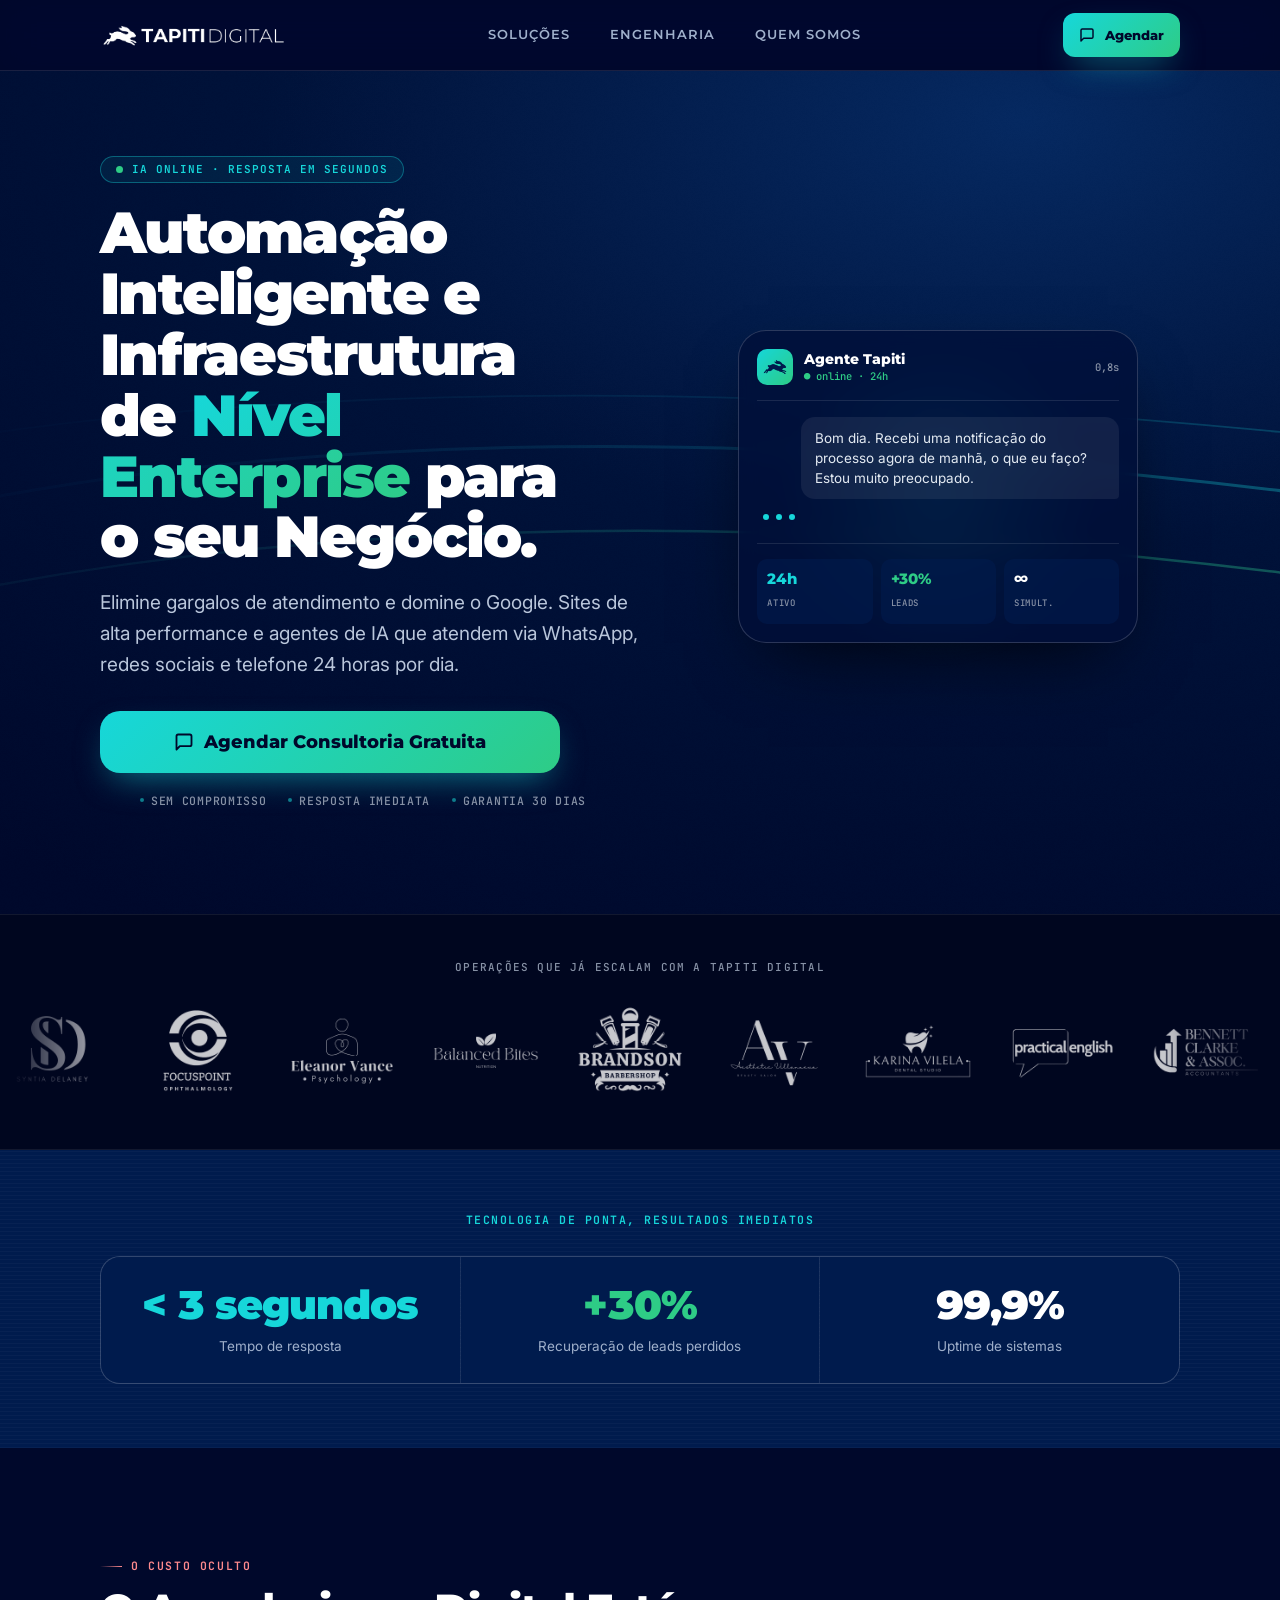
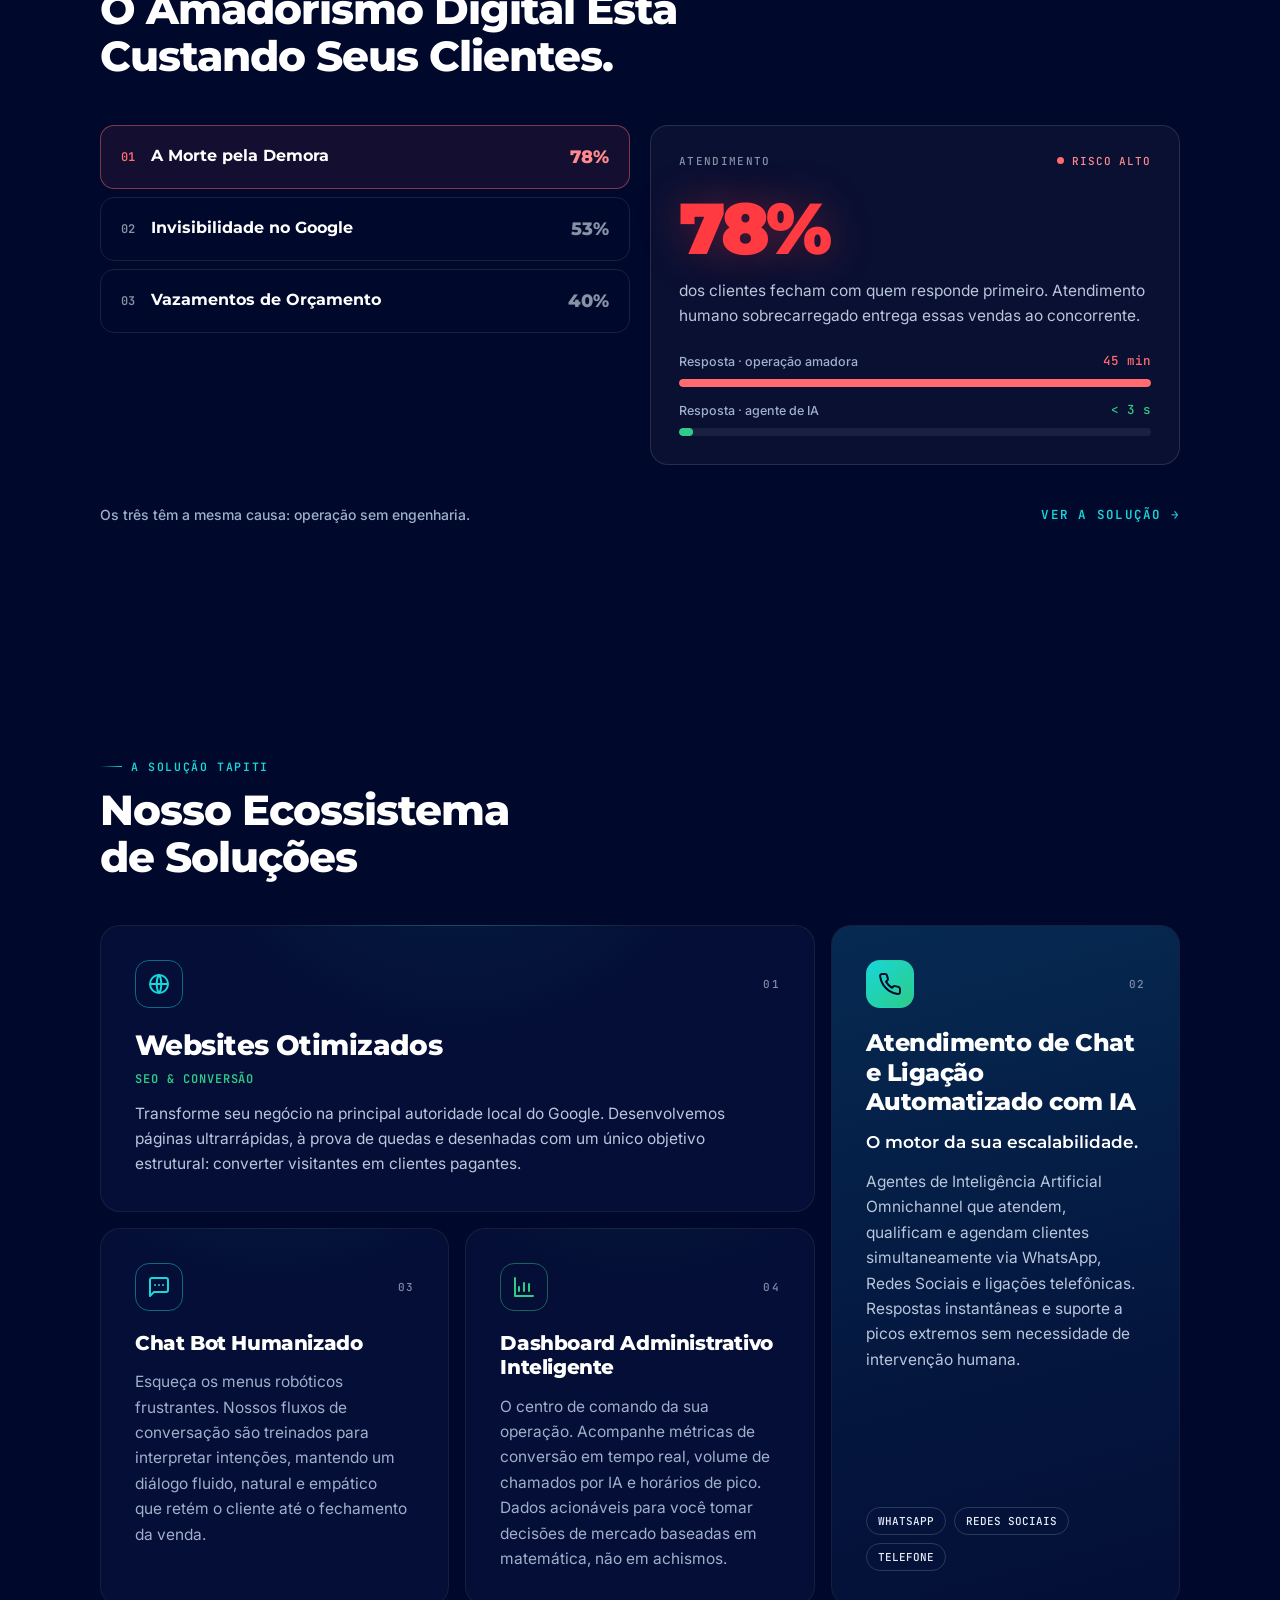
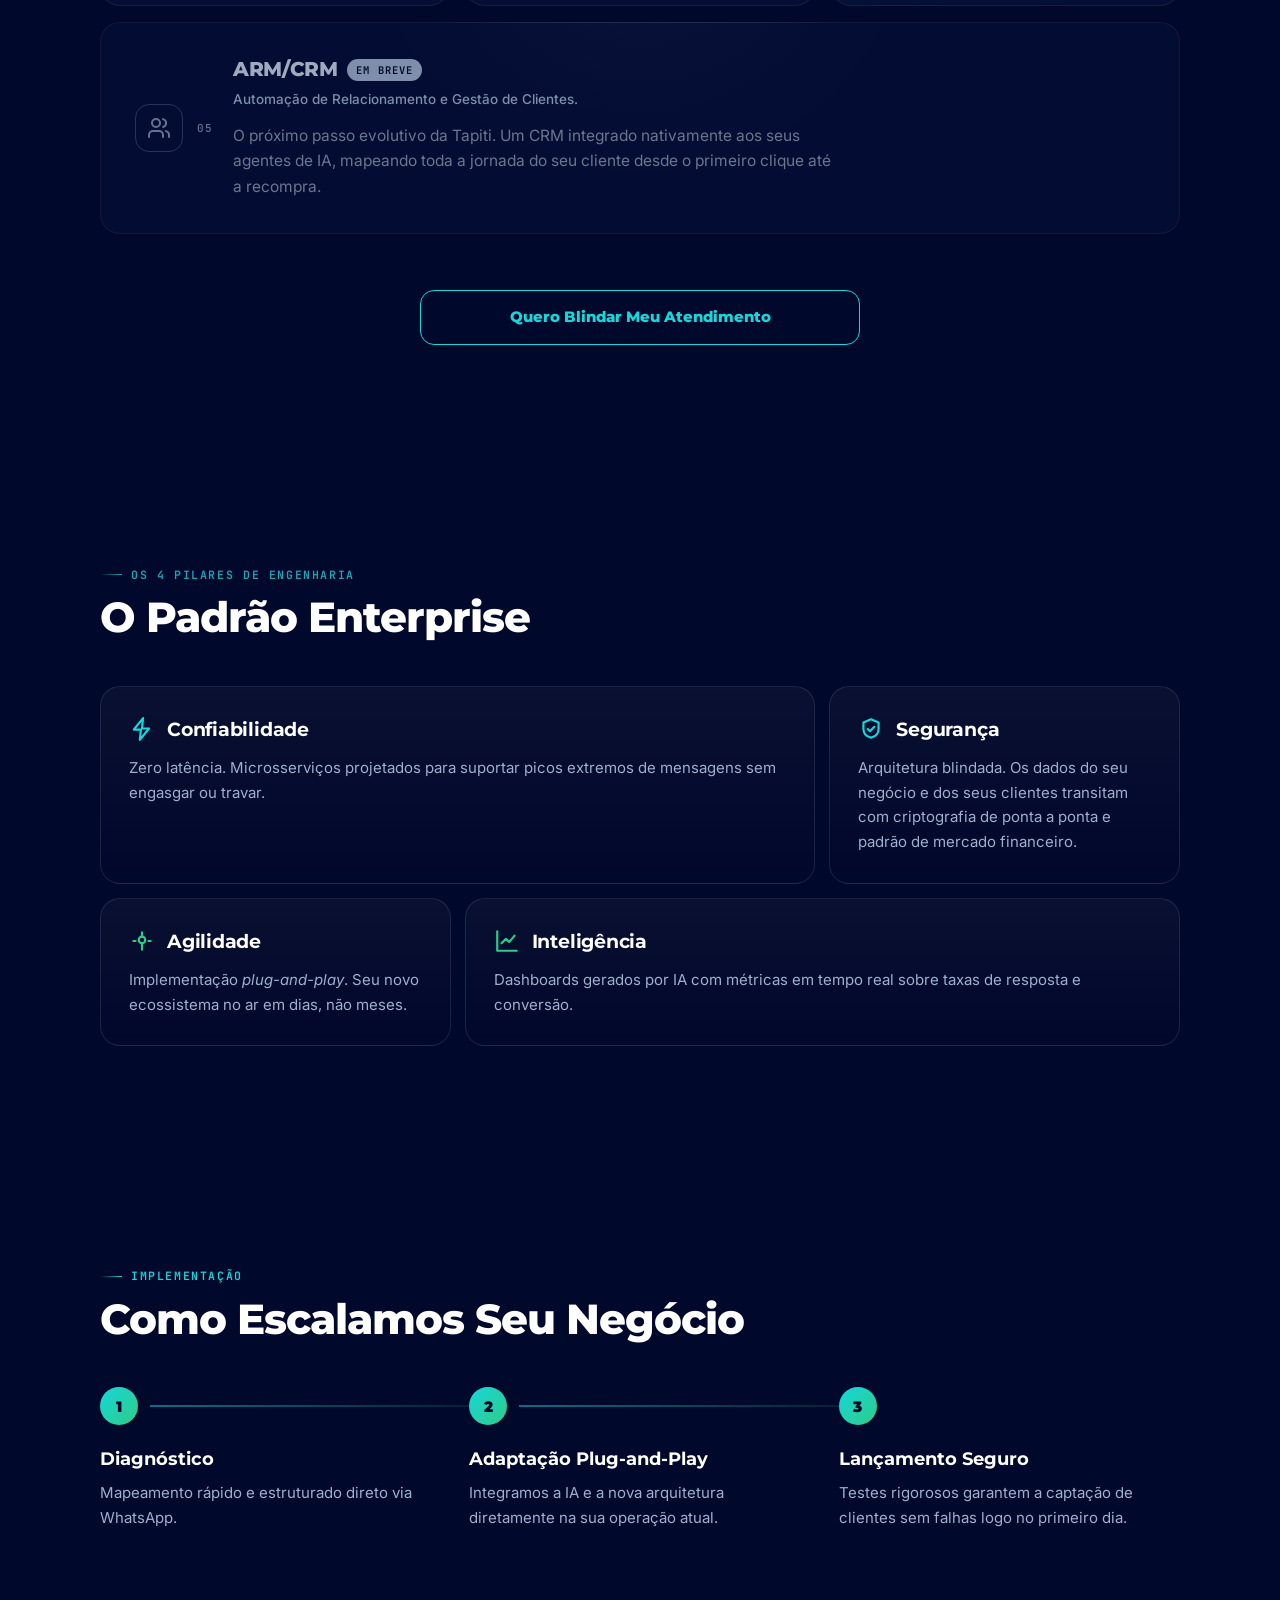
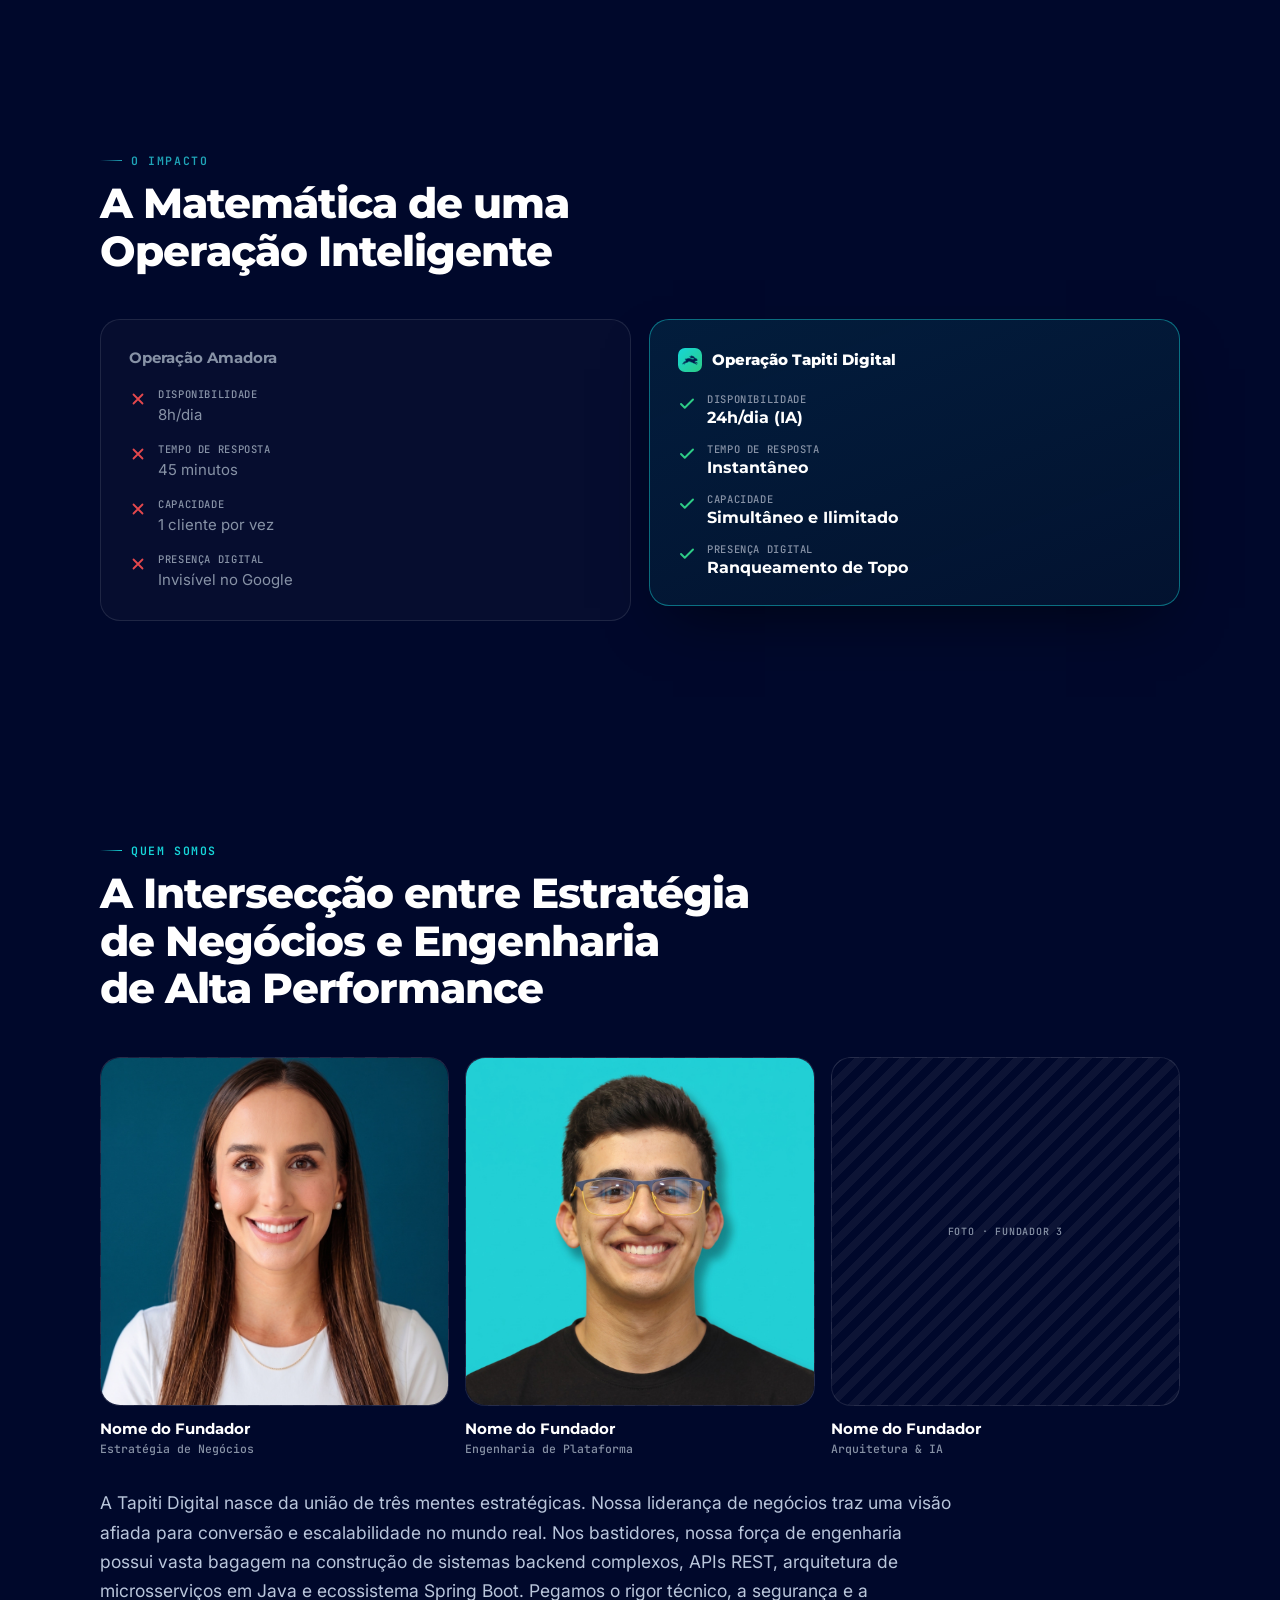
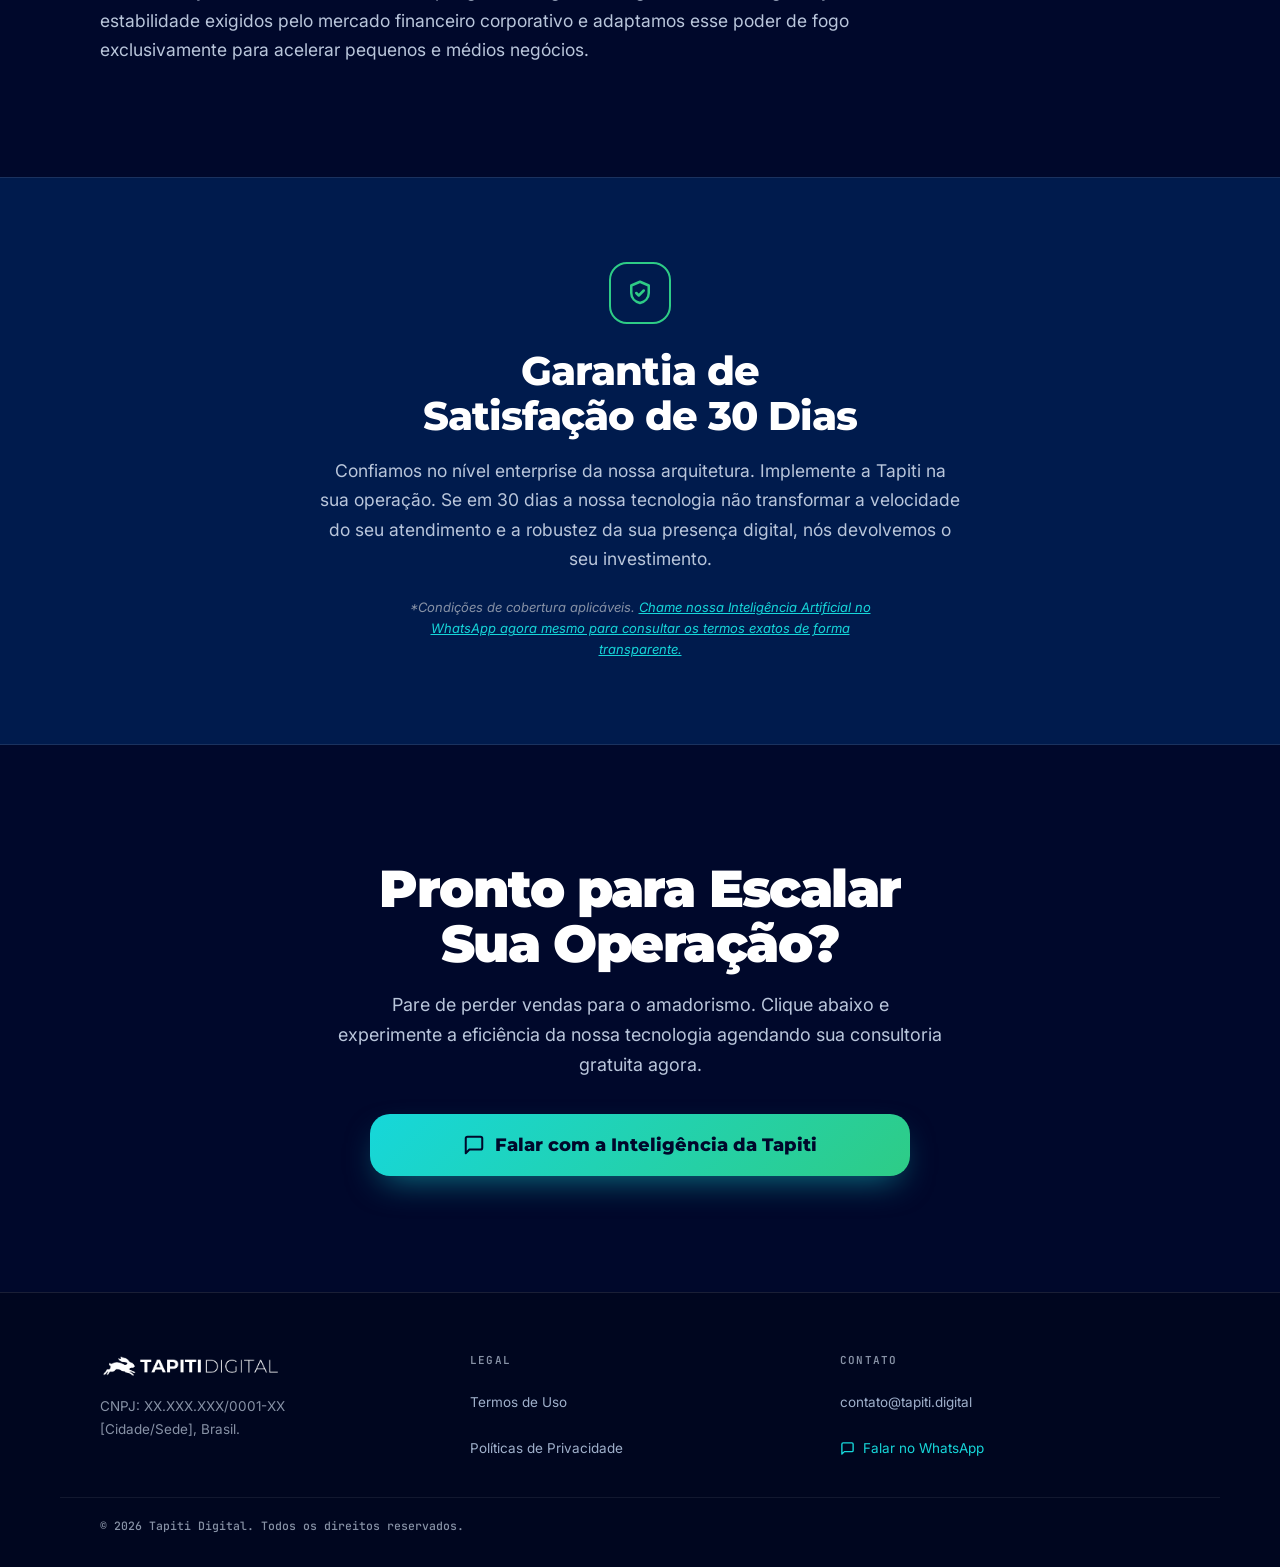
==== commit 87cebda4: "Adding company logos to clients section" ====
--- a/index.html
+++ b/index.html
@@ -339,18 +339,14 @@
   mask-image:linear-gradient(90deg,transparent,#000 9%,#000 91%,transparent);
 }
 .marquee__track{
-  display:flex;gap:clamp(30px,6vw,56px);padding-right:clamp(30px,6vw,56px);
+  display:flex;gap:clamp(16px,3vw,36px);padding-right:clamp(16px,3vw,36px);
   flex:none;align-items:center;
   animation:marq 34s linear infinite;
 }
-@media (hover:hover){.marquee:hover .marquee__track{animation-play-state:paused}}
-.marquee__group{display:flex;gap:clamp(30px,6vw,56px);align-items:center;flex:none}
-.logo-slot{
-  flex:none;width:136px;height:44px;border-radius:8px;
-  border:1px solid rgba(255,255,255,.09);
-  background:repeating-linear-gradient(135deg,rgba(255,255,255,.06) 0 6px,transparent 6px 12px);
-  display:flex;align-items:center;justify-content:center;
-  font:500 9.5px var(--font-mono);letter-spacing:.1em;color:var(--text-4);
+.marquee__group{display:flex;gap:clamp(16px,3vw,36px);align-items:center;flex:none}
+.client-logo{
+  flex:none;width:auto;height:clamp(84px,10vw,108px);
+  opacity:.78;pointer-events:none;user-select:none;
 }
 /* ============ METRICS ============ */
 .metrics{background:var(--navy-700);position:relative;overflow:hidden}
@@ -855,20 +851,28 @@
   <div class="marquee" id="marquee">
     <div class="marquee__track">
       <div class="marquee__group">
-        <div class="logo-slot">LOGO CLIENTE 1</div>
-        <div class="logo-slot">LOGO CLIENTE 2</div>
-        <div class="logo-slot">LOGO CLIENTE 3</div>
-        <div class="logo-slot">LOGO CLIENTE 4</div>
-        <div class="logo-slot">LOGO CLIENTE 5</div>
-        <div class="logo-slot">LOGO CLIENTE 6</div>
+        <img class="client-logo" src="assets/company-logos/logo-1.png" alt="Logo de cliente" width="500" height="500" decoding="async">
+        <img class="client-logo" src="assets/company-logos/logo-2.png" alt="Logo de cliente" width="500" height="500" decoding="async">
+        <img class="client-logo" src="assets/company-logos/logo-3.png" alt="Logo de cliente" width="500" height="500" decoding="async">
+        <img class="client-logo" src="assets/company-logos/logo-4.png" alt="Logo de cliente" width="500" height="500" decoding="async">
+        <img class="client-logo" src="assets/company-logos/logo-5.png" alt="Logo de cliente" width="500" height="500" decoding="async">
+        <img class="client-logo" src="assets/company-logos/logo-6.png" alt="Logo de cliente" width="500" height="500" decoding="async">
+        <img class="client-logo" src="assets/company-logos/logo-7.png" alt="Logo de cliente" width="500" height="500" decoding="async">
+        <img class="client-logo" src="assets/company-logos/logo-8.png" alt="Logo de cliente" width="500" height="500" decoding="async">
+        <img class="client-logo" src="assets/company-logos/logo-9.png" alt="Logo de cliente" width="500" height="500" decoding="async">
+        <img class="client-logo" src="assets/company-logos/logo-10.png" alt="Logo de cliente" width="500" height="500" decoding="async">
       </div>
       <div class="marquee__group" aria-hidden="true">
-        <div class="logo-slot">LOGO CLIENTE 1</div>
-        <div class="logo-slot">LOGO CLIENTE 2</div>
-        <div class="logo-slot">LOGO CLIENTE 3</div>
-        <div class="logo-slot">LOGO CLIENTE 4</div>
-        <div class="logo-slot">LOGO CLIENTE 5</div>
-        <div class="logo-slot">LOGO CLIENTE 6</div>
+        <img class="client-logo" src="assets/company-logos/logo-1.png" alt="" width="500" height="500" decoding="async">
+        <img class="client-logo" src="assets/company-logos/logo-2.png" alt="" width="500" height="500" decoding="async">
+        <img class="client-logo" src="assets/company-logos/logo-3.png" alt="" width="500" height="500" decoding="async">
+        <img class="client-logo" src="assets/company-logos/logo-4.png" alt="" width="500" height="500" decoding="async">
+        <img class="client-logo" src="assets/company-logos/logo-5.png" alt="" width="500" height="500" decoding="async">
+        <img class="client-logo" src="assets/company-logos/logo-6.png" alt="" width="500" height="500" decoding="async">
+        <img class="client-logo" src="assets/company-logos/logo-7.png" alt="" width="500" height="500" decoding="async">
+        <img class="client-logo" src="assets/company-logos/logo-8.png" alt="" width="500" height="500" decoding="async">
+        <img class="client-logo" src="assets/company-logos/logo-9.png" alt="" width="500" height="500" decoding="async">
+        <img class="client-logo" src="assets/company-logos/logo-10.png" alt="" width="500" height="500" decoding="async">
       </div>
     </div>
   </div>
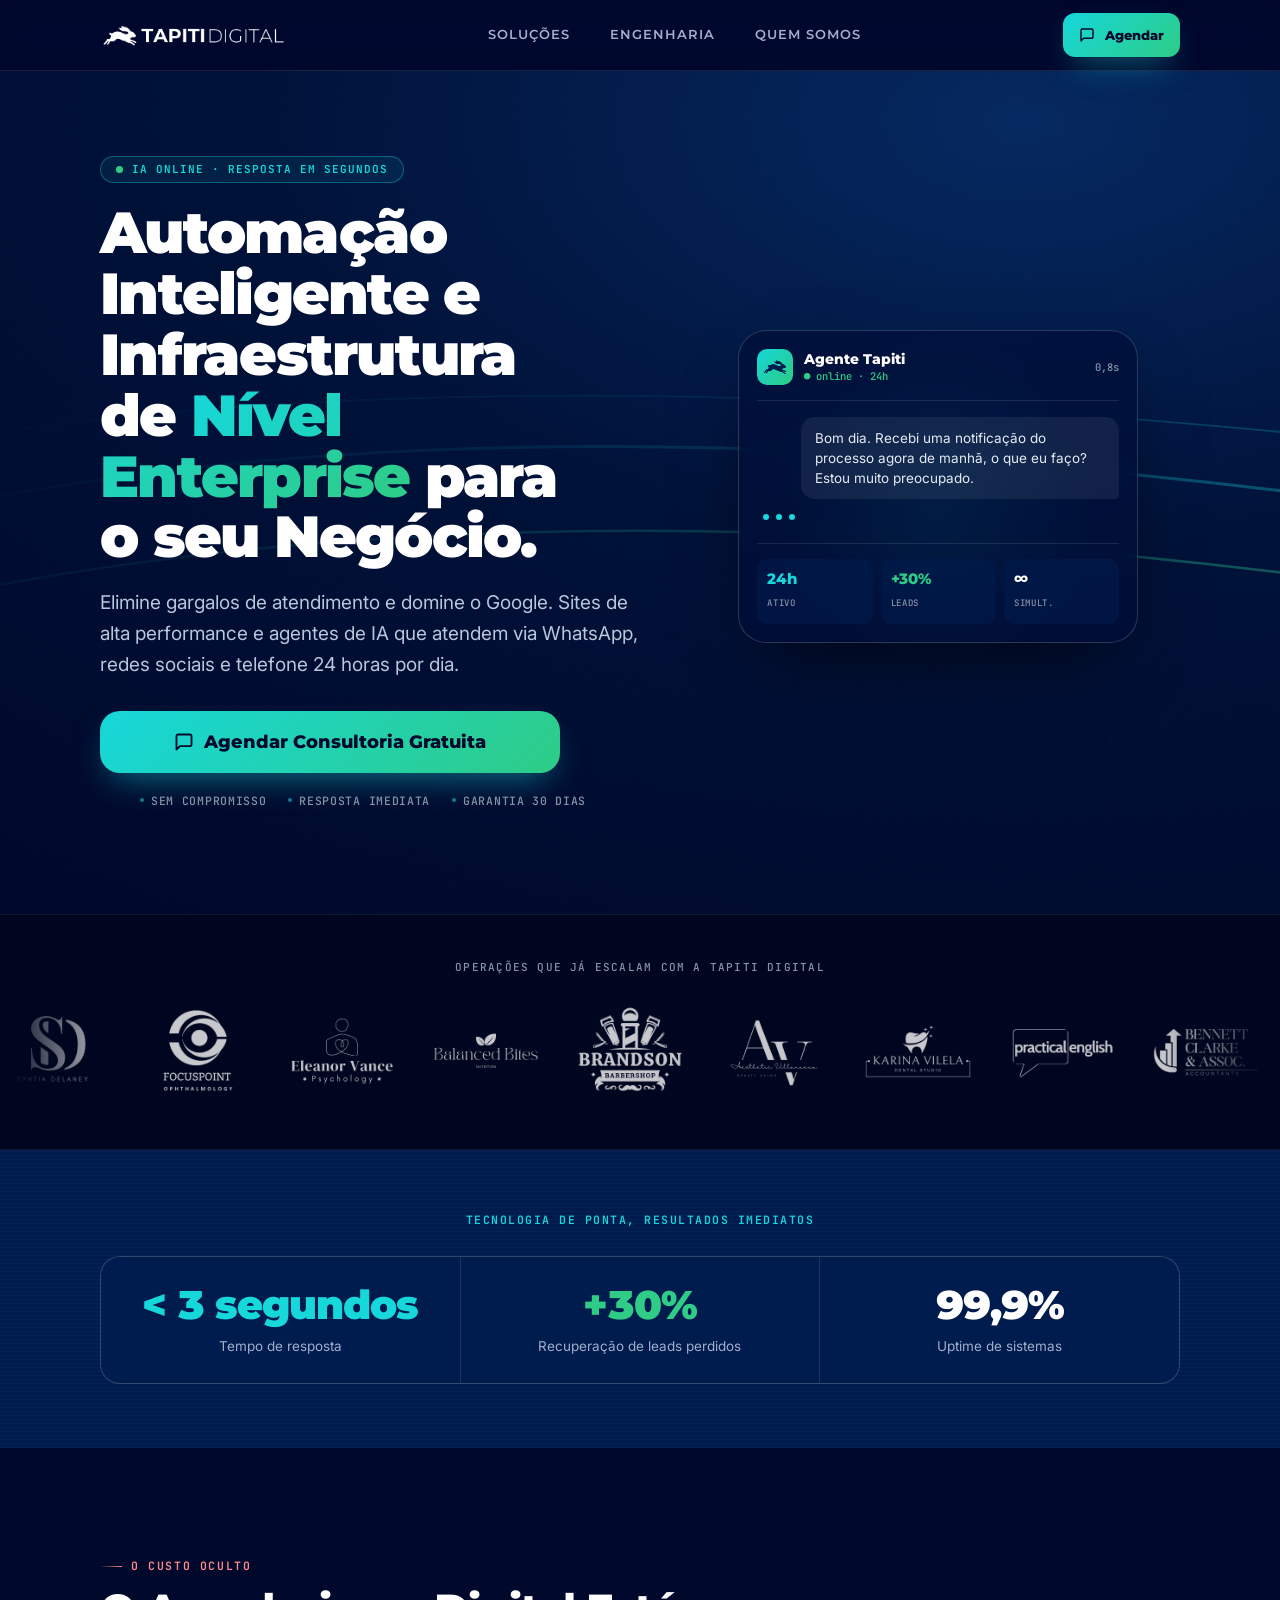
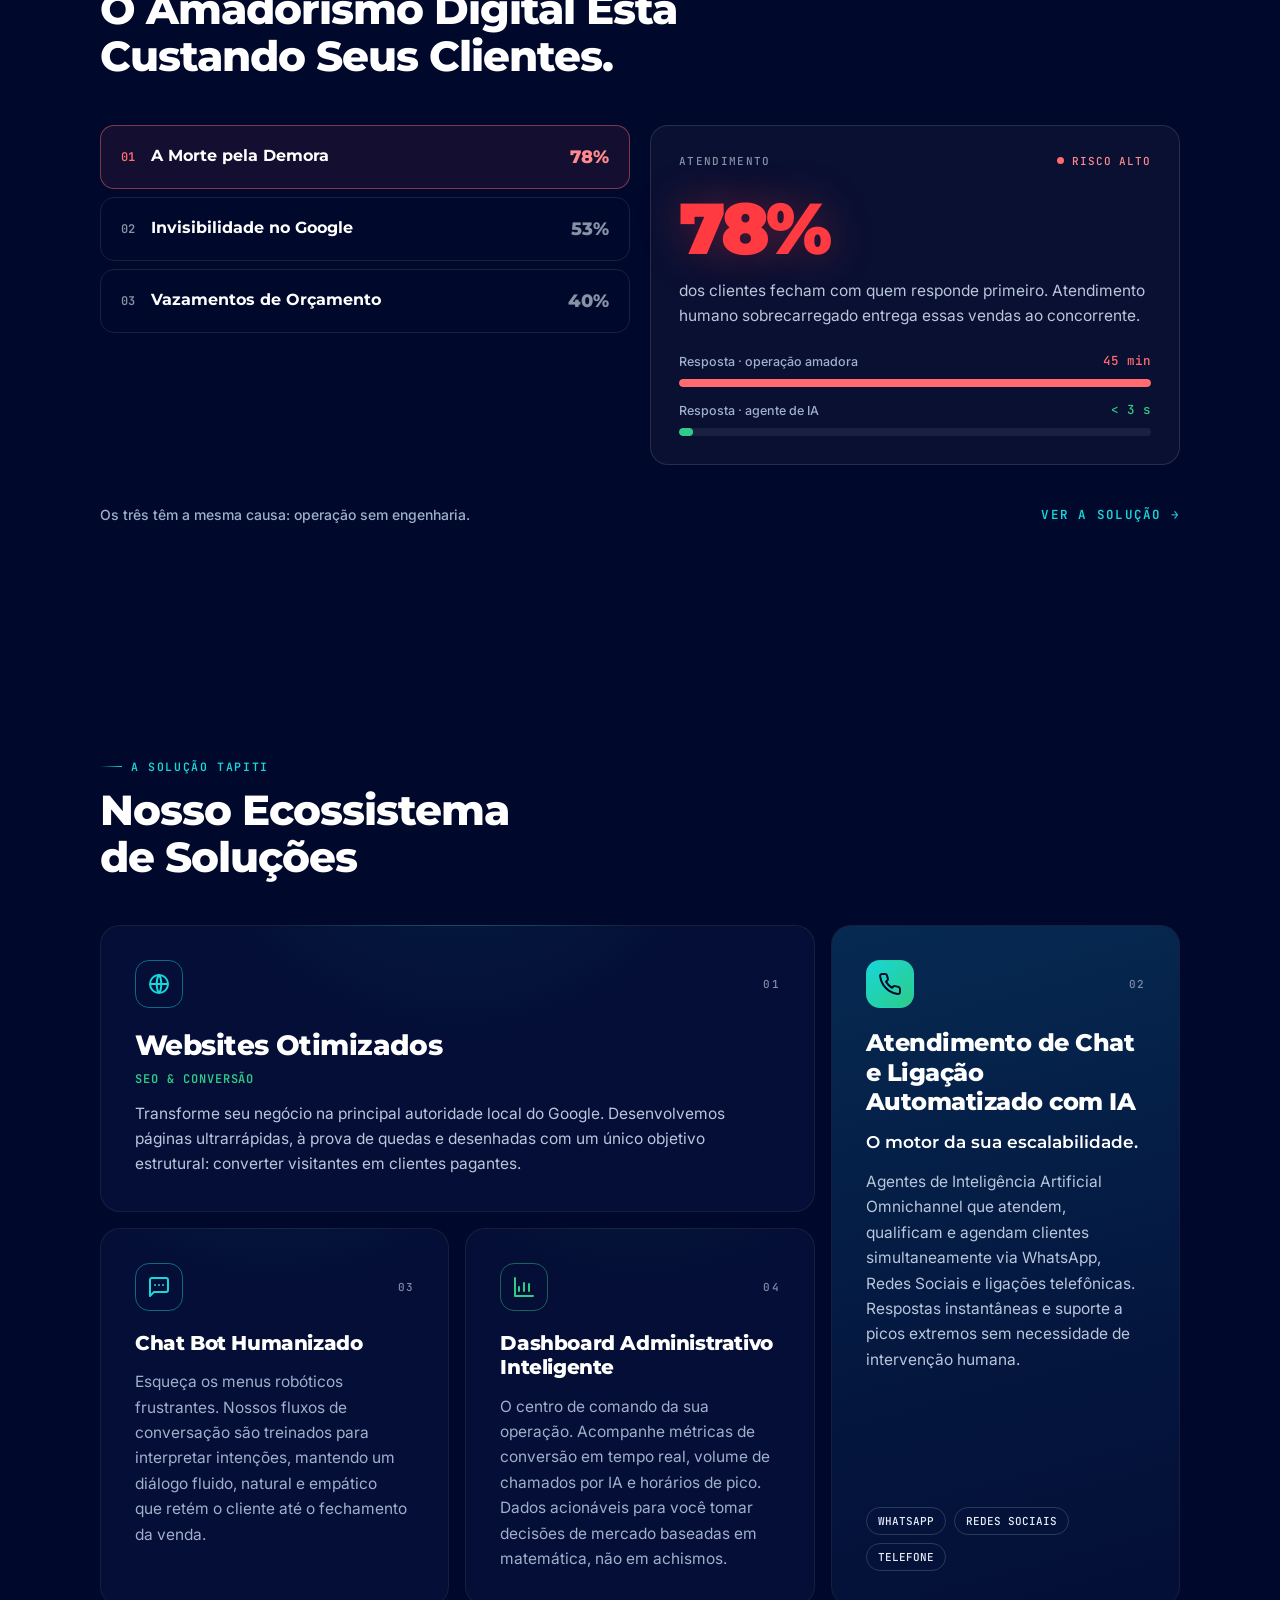
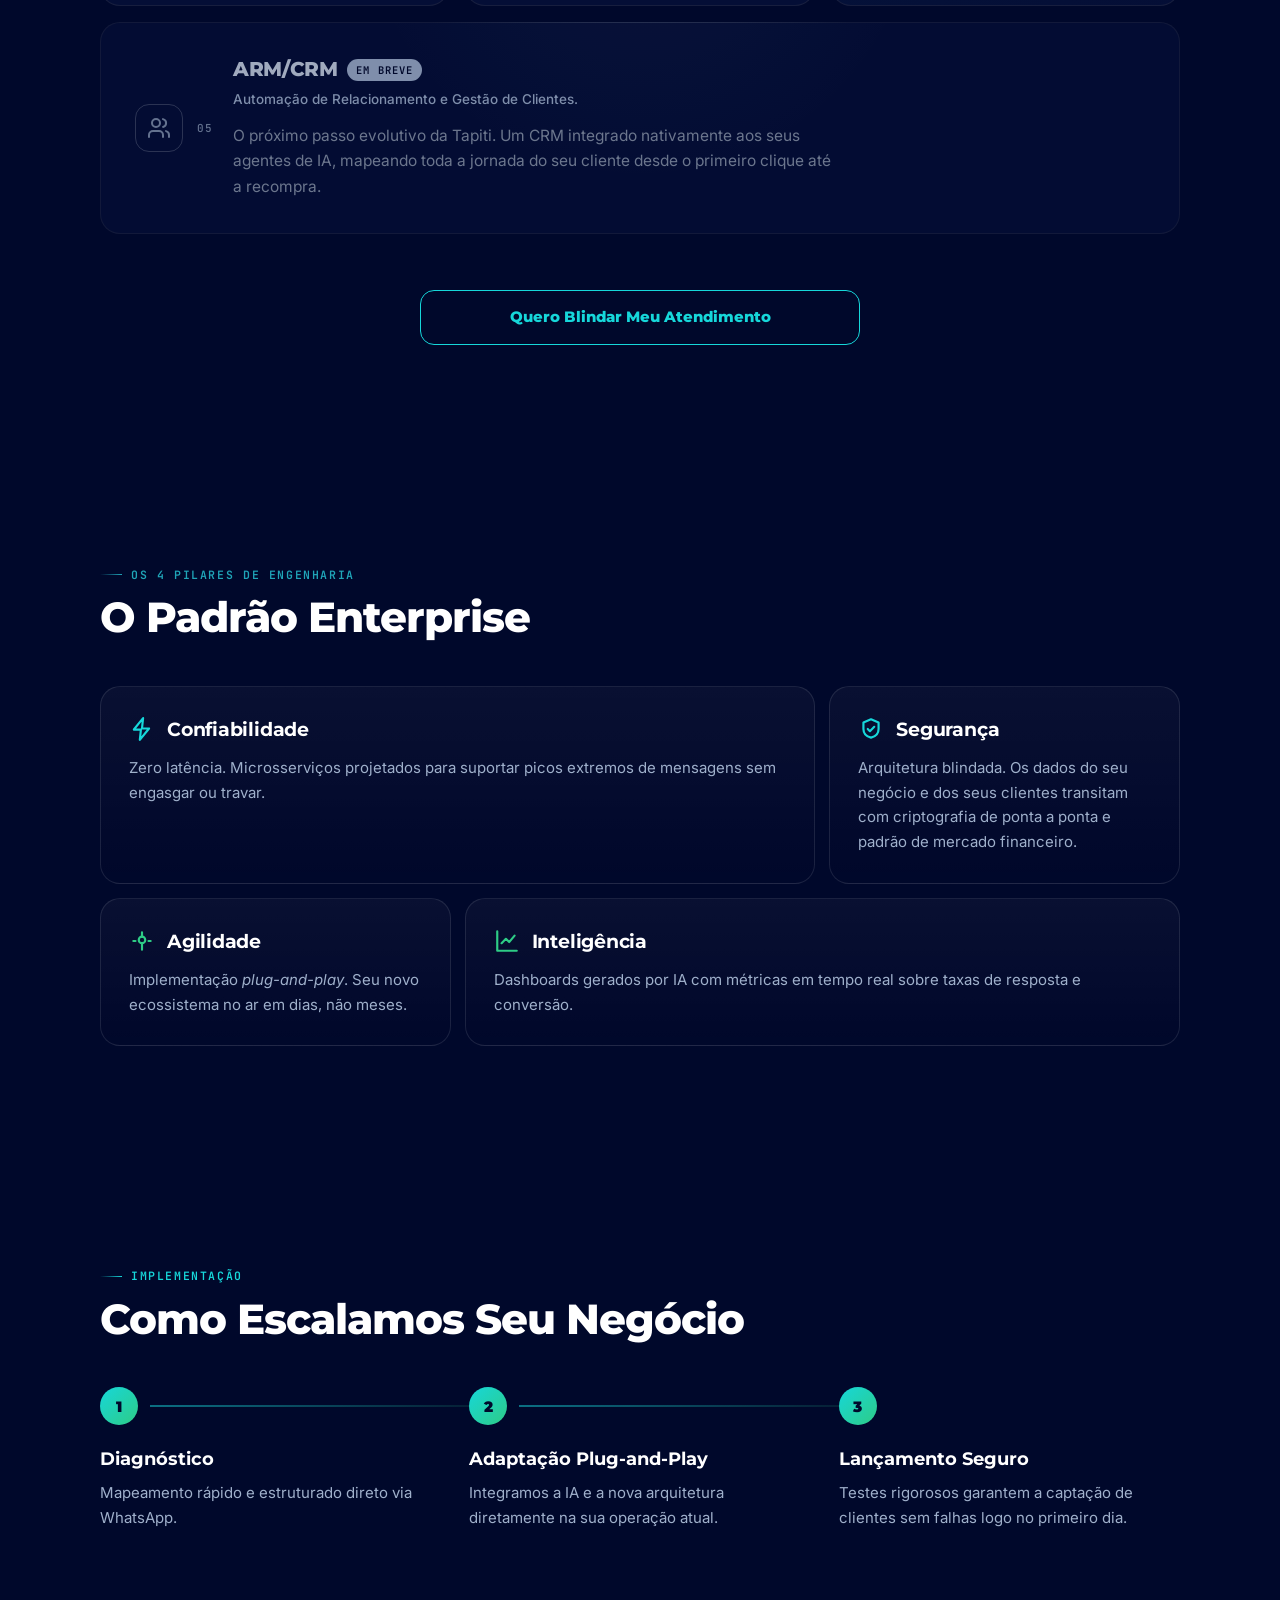
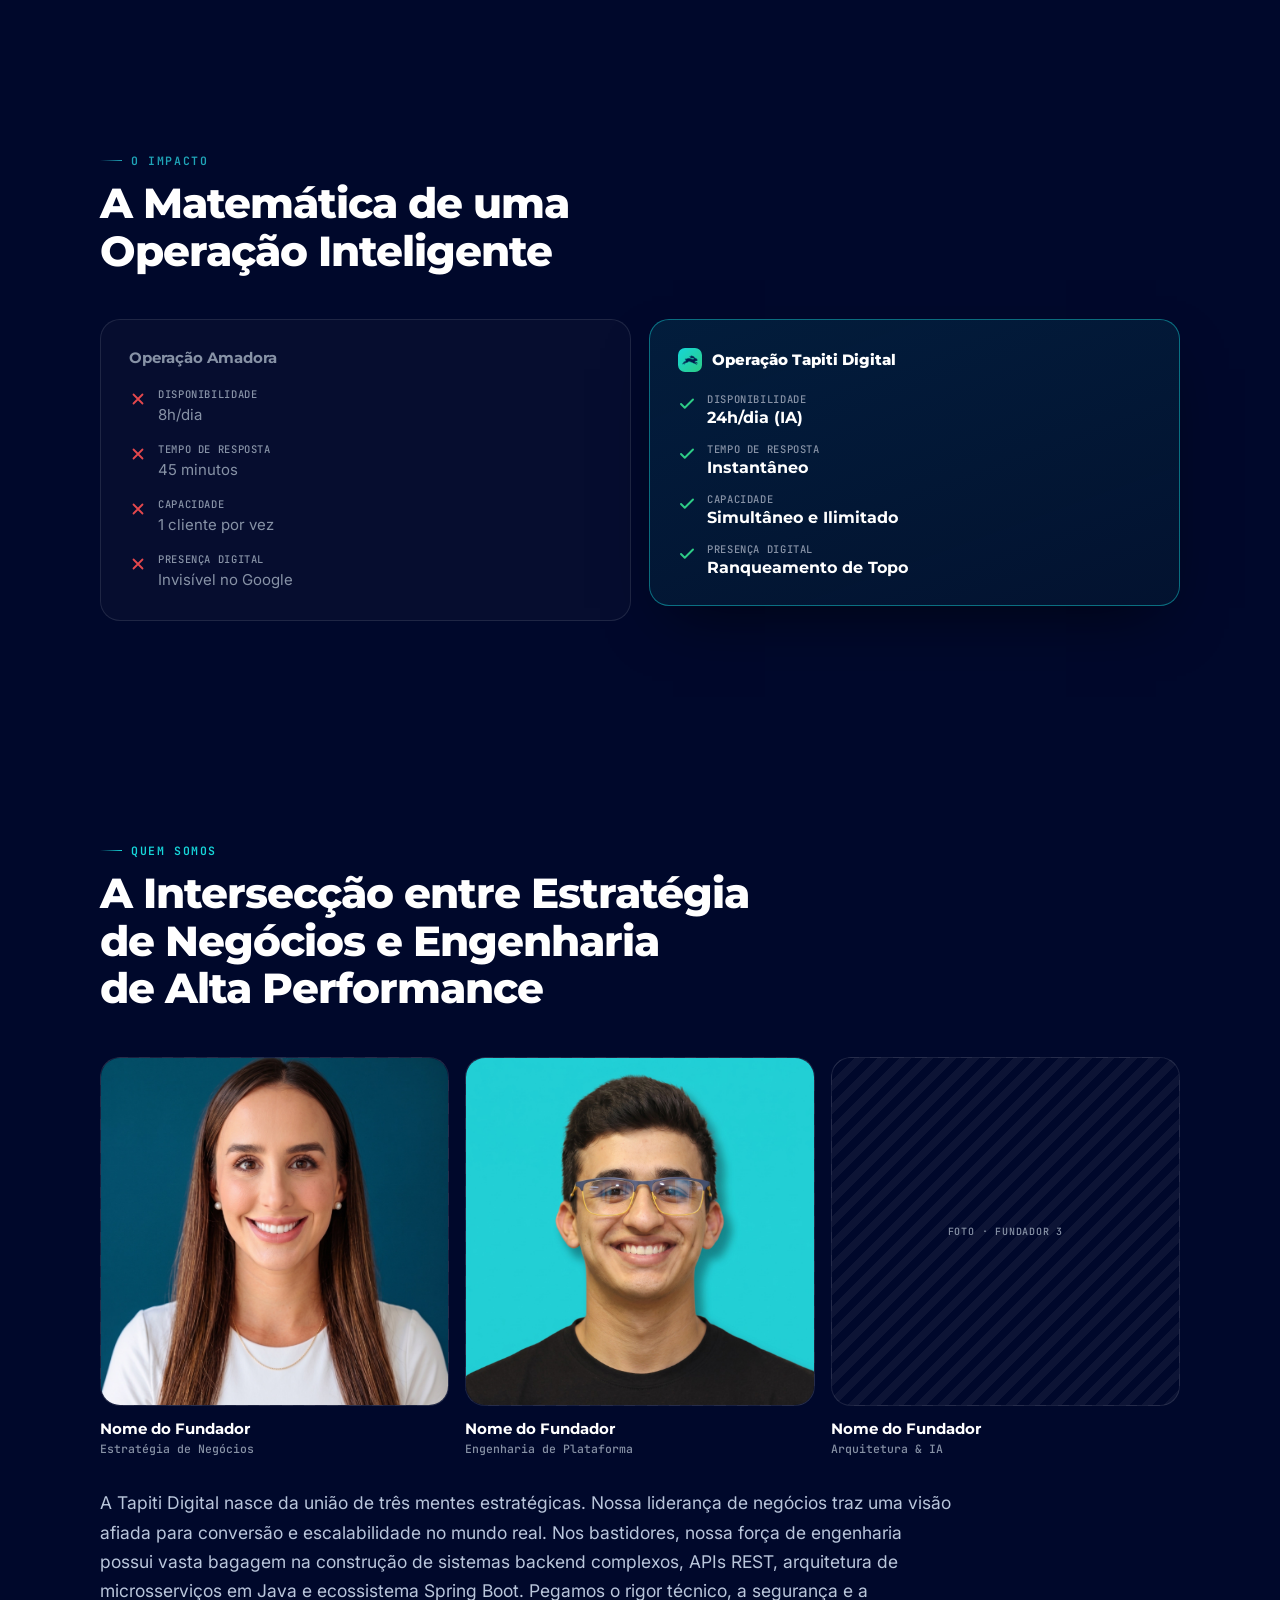
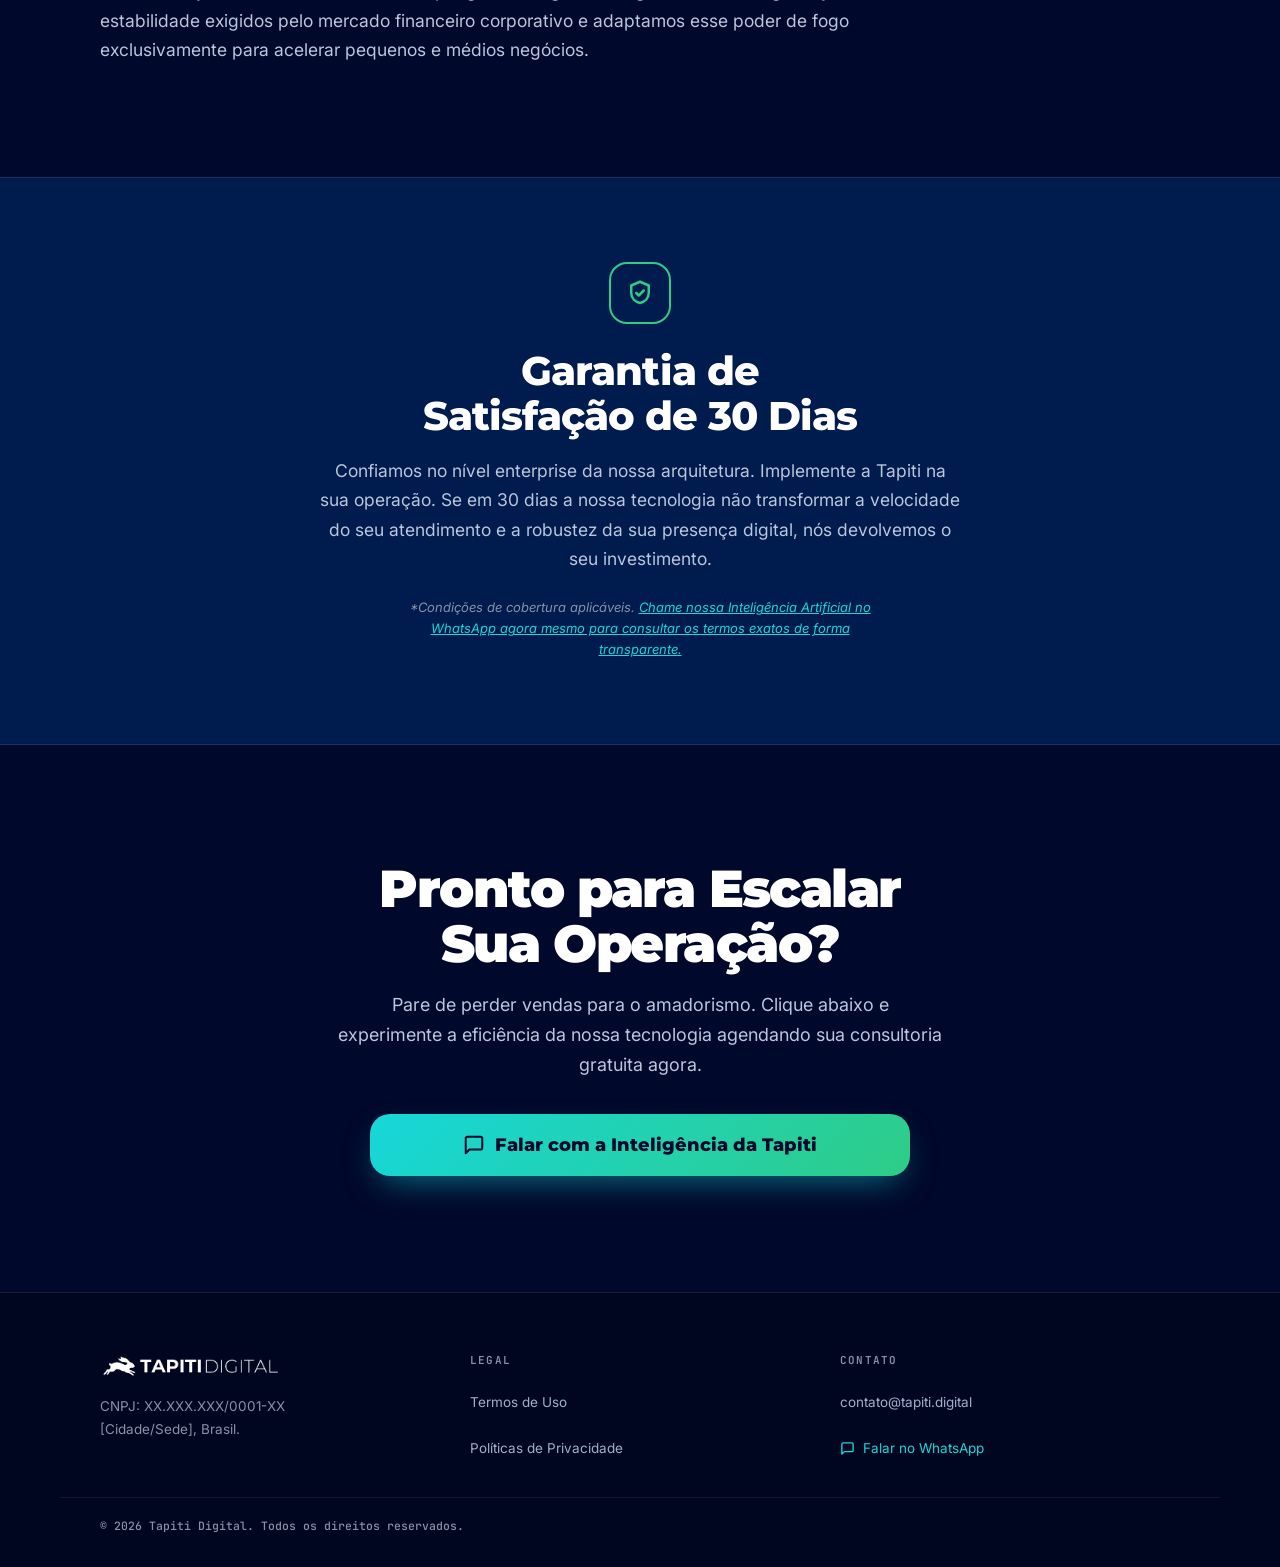
==== commit 0bf521f4: "chore: animate implementation steps on scroll Each step's circle pops in with a one-off pulse ring, " ====
--- a/index.html
+++ b/index.html
@@ -617,15 +617,36 @@
 .step h3{font-weight:700;font-size:17.5px;margin-bottom:8px;padding-top:7px}
 .step p{font-size:15px;line-height:1.64;color:var(--text-3)}
 
+/* entrance: each circle pops in with a pulse ring, its copy rises, then the connector draws to the next step */
+.step__num::after{
+  content:"";position:absolute;inset:-6px;border-radius:50%;
+  border:2px solid var(--cyan);opacity:0;pointer-events:none;
+}
+.step::before{transform-origin:top center}
+.step__num,.step::before,.step h3,.step p{
+  transition:opacity .45s var(--ease),transform .55s cubic-bezier(.34,1.56,.64,1);
+  transition-delay:calc(var(--i,0) * 650ms);
+}
+.step h3{transition-delay:calc(var(--i,0) * 650ms + 120ms)}
+.step p{transition-delay:calc(var(--i,0) * 650ms + 200ms)}
+.step::before{transition:transform .5s var(--ease);transition-delay:calc(var(--i,0) * 650ms + 300ms)}
+.steps.is-armed:not(.is-shown) .step__num{opacity:0;transform:scale(.4)}
+.steps.is-armed:not(.is-shown) .step h3,
+.steps.is-armed:not(.is-shown) .step p{opacity:0;transform:translateY(12px)}
+.steps.is-armed:not(.is-shown) .step::before{transform:scaleY(0)}
+.steps.is-shown .step__num::after{animation:stepring .9s ease-out both;animation-delay:calc(var(--i,0) * 650ms + 150ms)}
+
 @media (min-width:860px){
   .steps{grid-template-columns:repeat(3,minmax(0,1fr));gap:28px}
   .step{padding:0}
   /* circle returns to normal flow so the heading can never sit under it */
-  .step__num{position:static;margin-bottom:20px}
+  .step__num{position:relative;margin-bottom:20px}
   .step::before{
     left:50px;right:-28px;top:18px;bottom:auto;width:auto;height:2px;
     background:linear-gradient(90deg,rgba(22,215,218,.5),rgba(46,204,134,.12));
-  }
+    transform-origin:left center;
+  }
+  .steps.is-armed:not(.is-shown) .step::before{transform:scaleX(0)}
   .step h3{padding-top:0}
 }
 
@@ -755,6 +776,7 @@
 @keyframes floaty{0%,100%{transform:translateY(0)}50%{transform:translateY(-10px)}}
 @keyframes trailpulse{0%,100%{opacity:.42}50%{opacity:.72}}
 @keyframes pulsecta{0%,100%{box-shadow:0 0 0 0 rgba(46,204,134,.42)}50%{box-shadow:0 0 0 18px rgba(46,204,134,0)}}
+@keyframes stepring{0%{opacity:.85;transform:scale(.85)}100%{opacity:0;transform:scale(1.55)}}
 @keyframes blink{0%,100%{opacity:1}50%{opacity:.22}}
 
 @media (prefers-reduced-motion:reduce){
@@ -1098,18 +1120,18 @@
   <div class="shell">
     <p class="eyebrow">Implementação</p>
     <h2 class="h2" id="processo-h">Como Escalamos Seu Negócio</h2>
-    <div class="steps">
-      <article class="step reveal">
+    <div class="steps" id="steps">
+      <article class="step" style="--i:0">
         <div class="step__num">1</div>
         <h3>Diagnóstico</h3>
         <p>Mapeamento rápido e estruturado direto via WhatsApp.</p>
       </article>
-      <article class="step reveal">
+      <article class="step" style="--i:1">
         <div class="step__num">2</div>
         <h3>Adaptação Plug-and-Play</h3>
         <p>Integramos a IA e a nova arquitetura diretamente na sua operação atual.</p>
       </article>
-      <article class="step reveal">
+      <article class="step" style="--i:2">
         <div class="step__num">3</div>
         <h3>Lançamento Seguro</h3>
         <p>Testes rigorosos garantem a captação de clientes sem falhas logo no primeiro dia.</p>
@@ -1280,9 +1302,12 @@
         tile.style.setProperty('--my', '-60%');
       });
     });
-    // Mobile cascade: tiles stay hidden only while armed; the scroll sweep below shows them.
-    if (!reduced) showroom.classList.add('is-armed');
-  }
+  }
+
+  // Entrance sequences (showroom cascade on mobile, implementation steps): content stays
+  // hidden only while armed, and the scroll sweep below plays each one once.
+  var sequences = reduced ? [] : [showroom, byId('steps')].filter(Boolean);
+  sequences.forEach(function(el){ el.classList.add('is-armed'); });
 
   // Hero chat: animated demo of a real Tapiti agent exchange
   var chatLog = byId('chatLog');
@@ -1412,7 +1437,6 @@
   // a skipped-over element stuck at opacity 0.
   var revealEls = [].slice.call(document.querySelectorAll('.reveal'));
   var counters = [].slice.call(document.querySelectorAll('[data-count]'));
-  var cascade = showroom && showroom.classList.contains('is-armed') ? showroom : null;
 
   if (reduced) {
     revealEls.forEach(function(el){ el.classList.add('is-in'); });
@@ -1434,10 +1458,11 @@
       runCounter(el);
       return false;
     });
-    if (cascade && cascade.getBoundingClientRect().top < vh * 0.92) {
-      cascade.classList.add('is-shown');
-      cascade = null;
-    }
+    sequences = sequences.filter(function(el){
+      if (el.getBoundingClientRect().top >= vh * 0.85) return true;
+      el.classList.add('is-shown');
+      return false;
+    });
   }
 
   var ticking = false;
@@ -1449,7 +1474,7 @@
       var atEnd = window.innerHeight + window.scrollY > document.body.offsetHeight - 240;
       sticky.classList.toggle('is-visible', past && !atEnd);
     }
-    if (revealEls.length || counters.length || cascade) sweep();
+    if (revealEls.length || counters.length || sequences.length) sweep();
   }
   function schedule(){
     if (!ticking) { ticking = true; requestAnimationFrame(onFrame); }
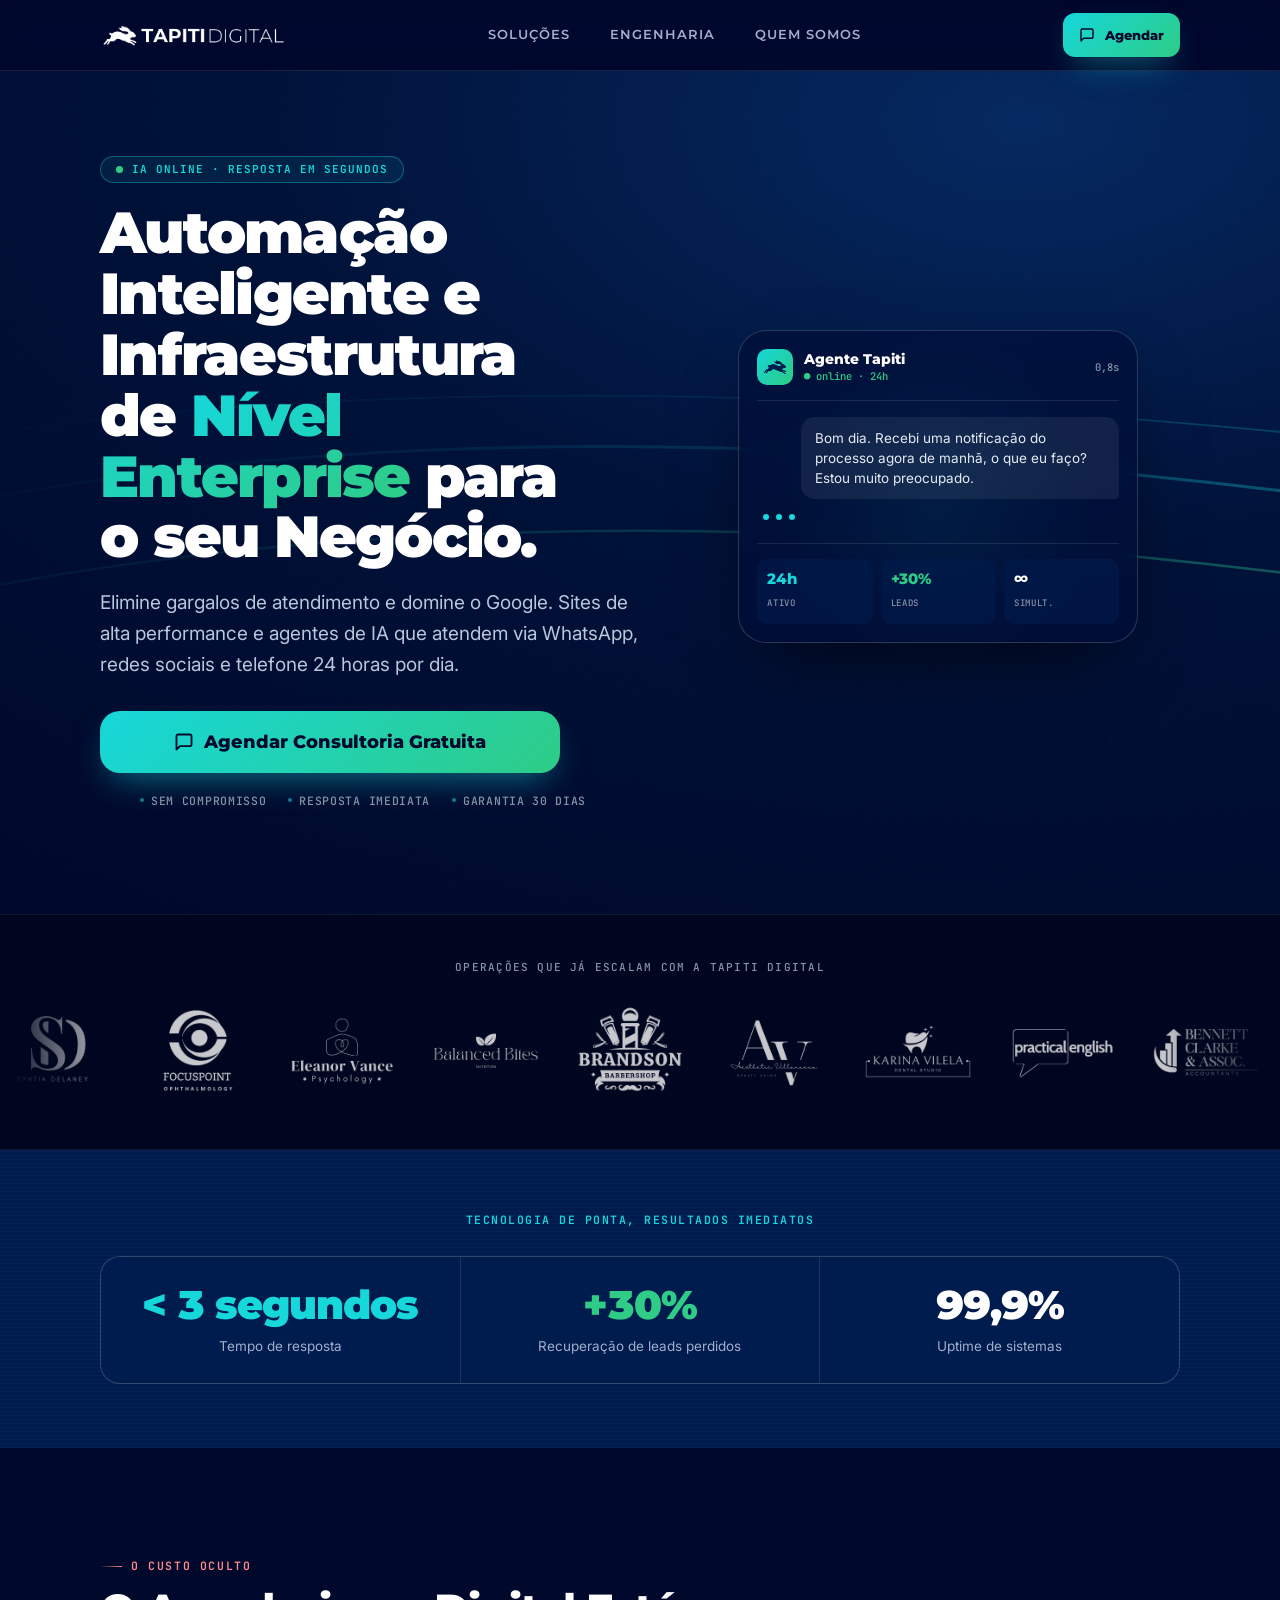
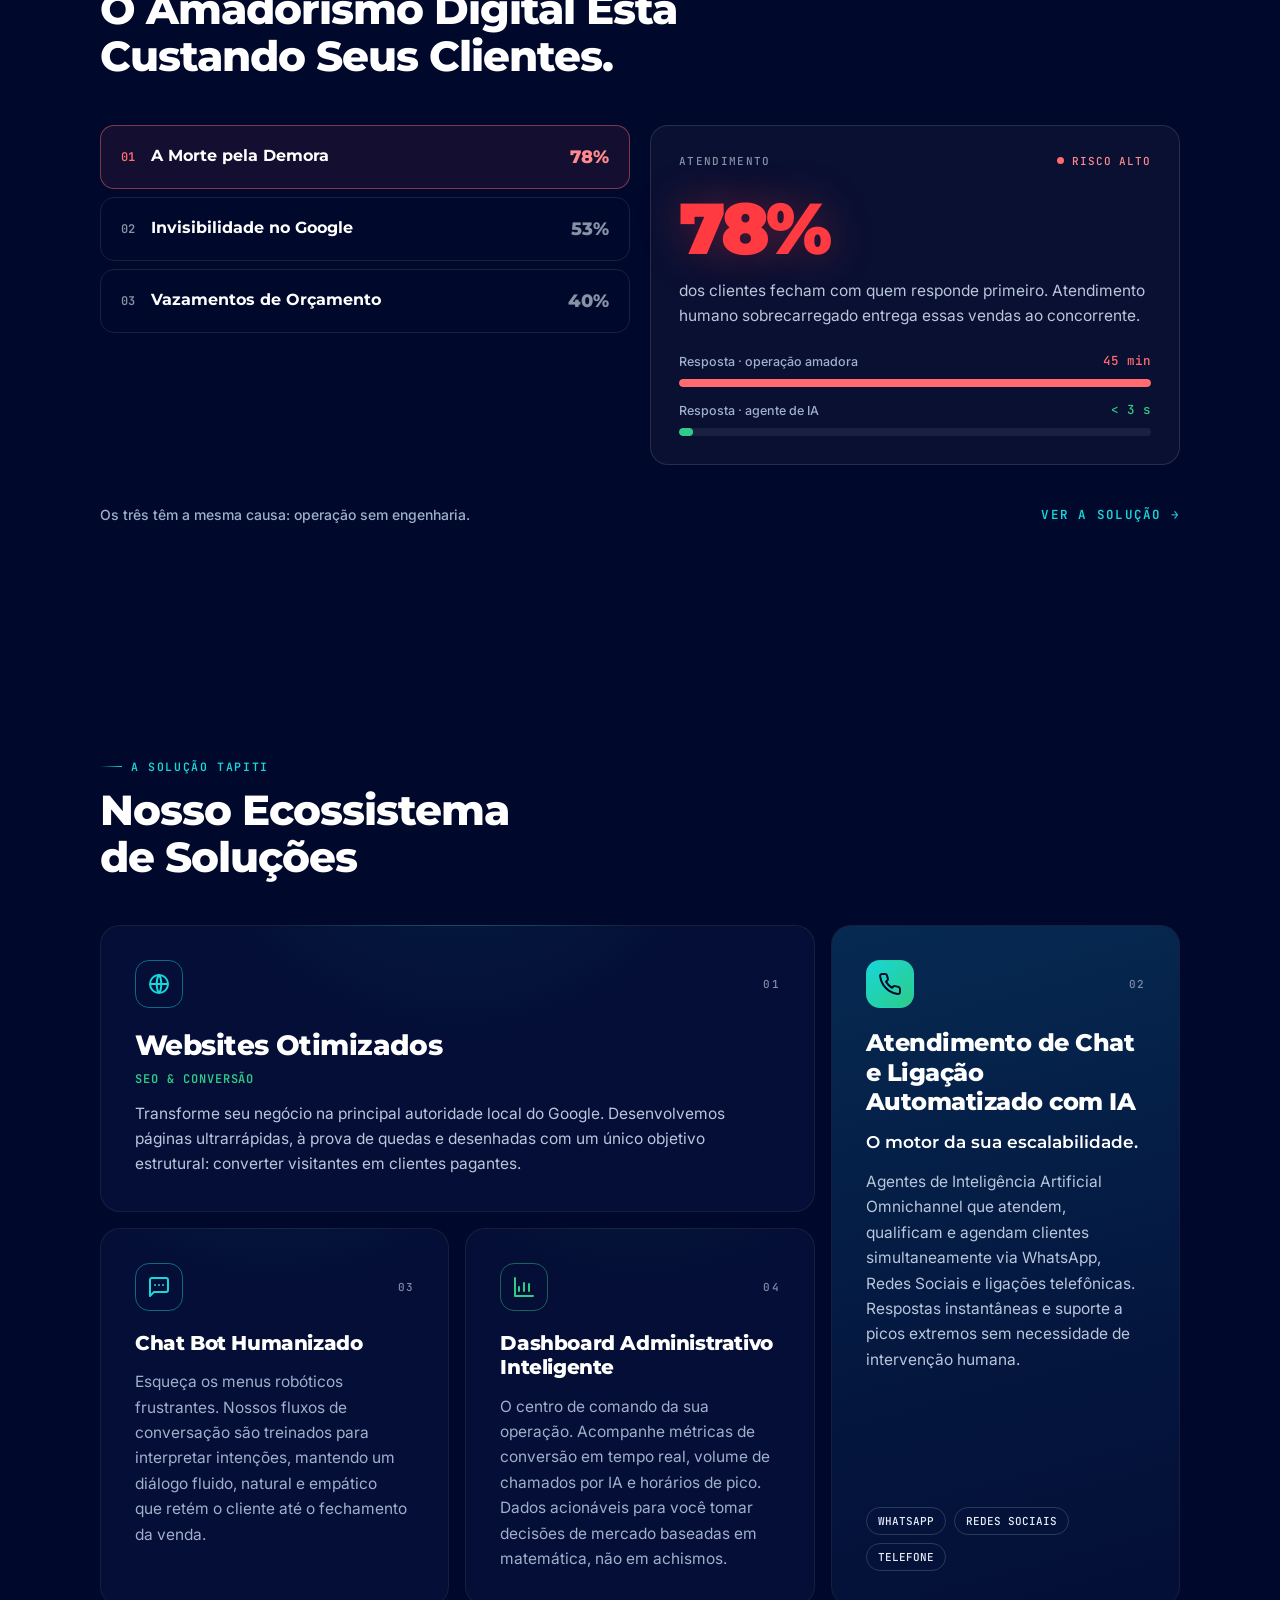
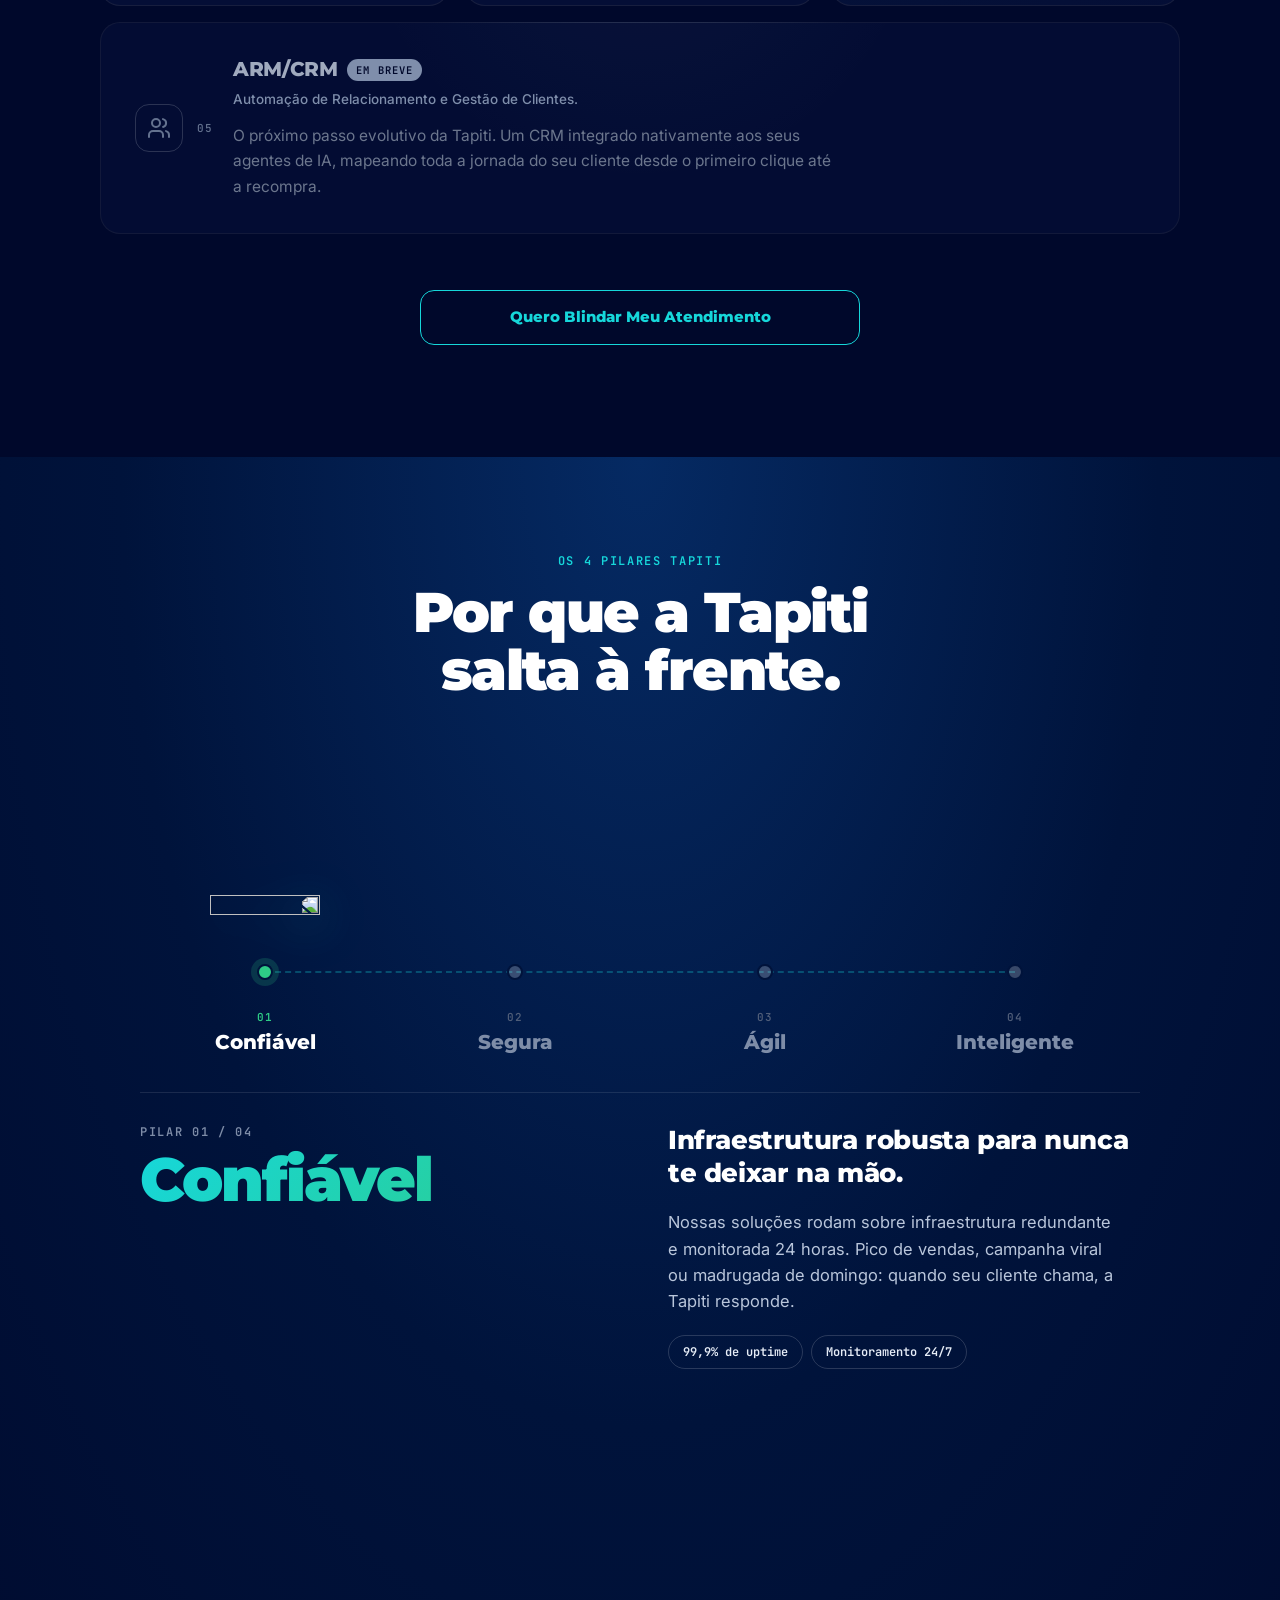
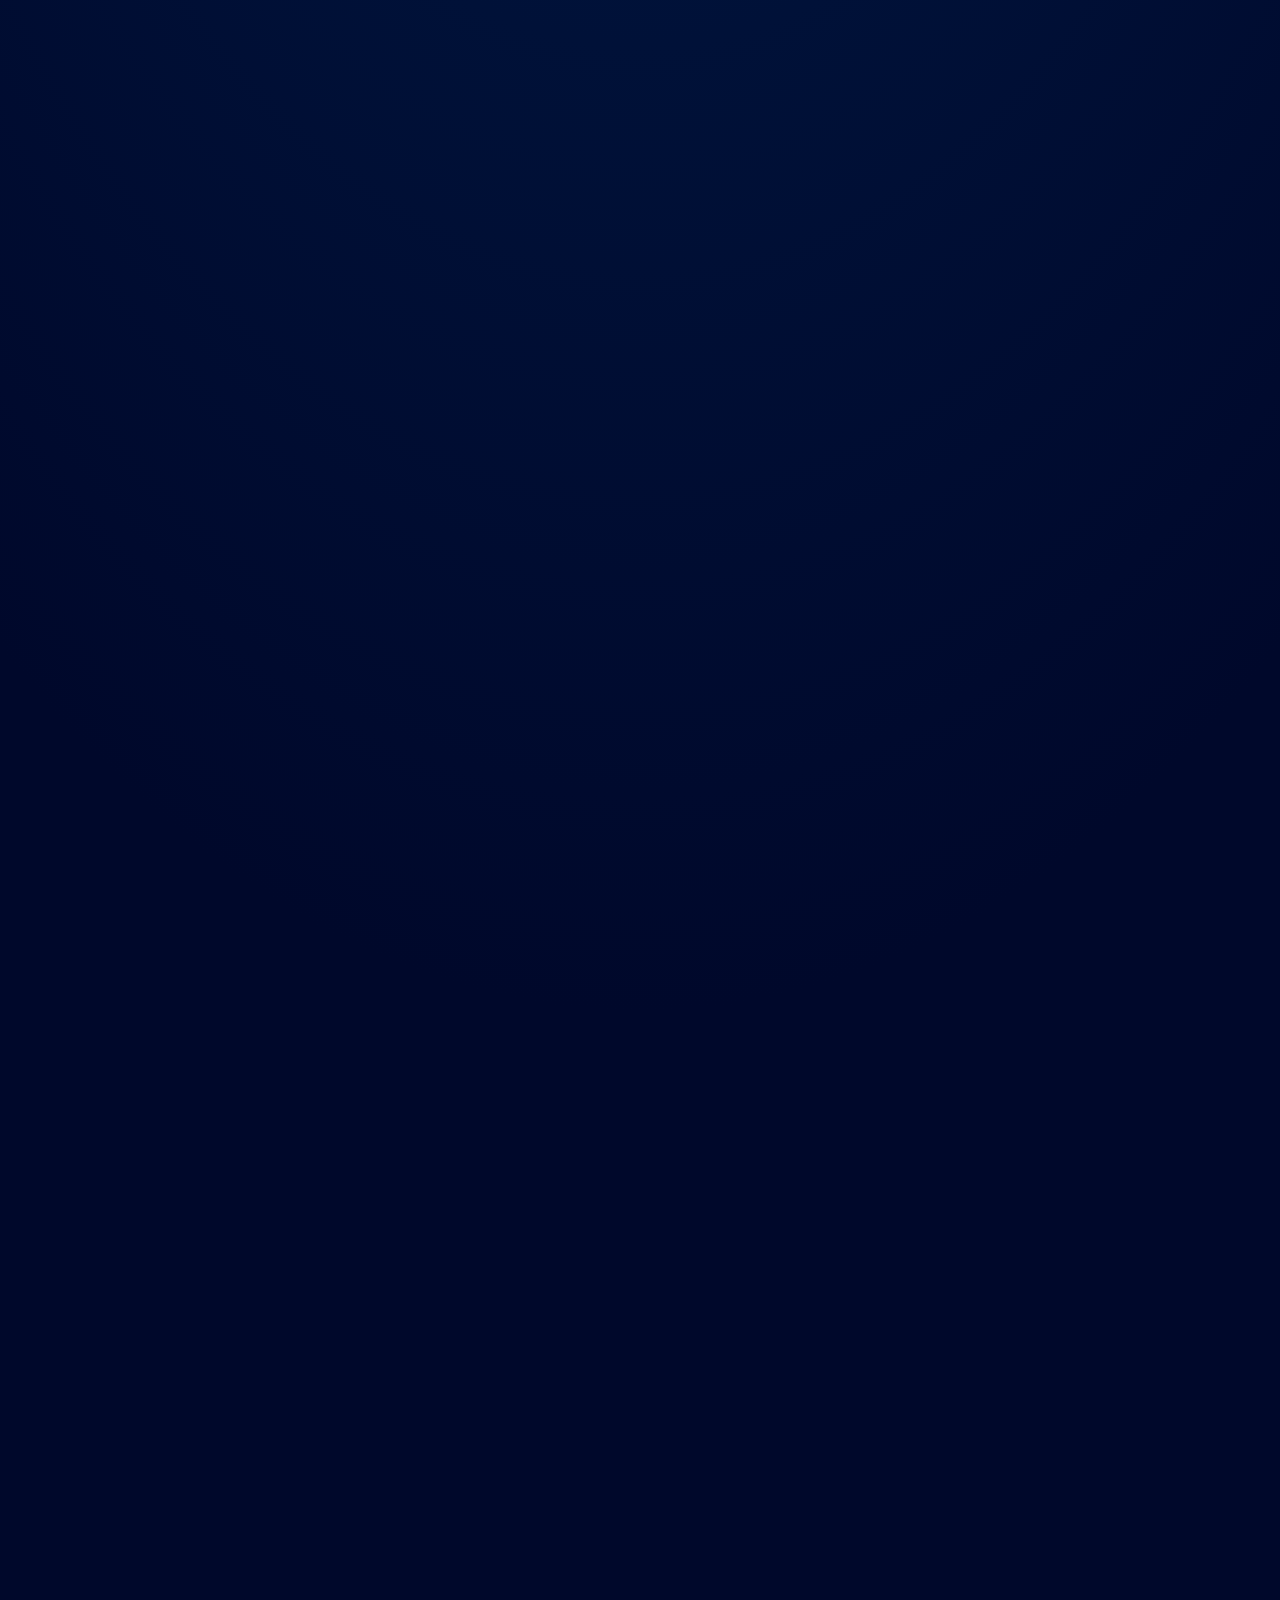
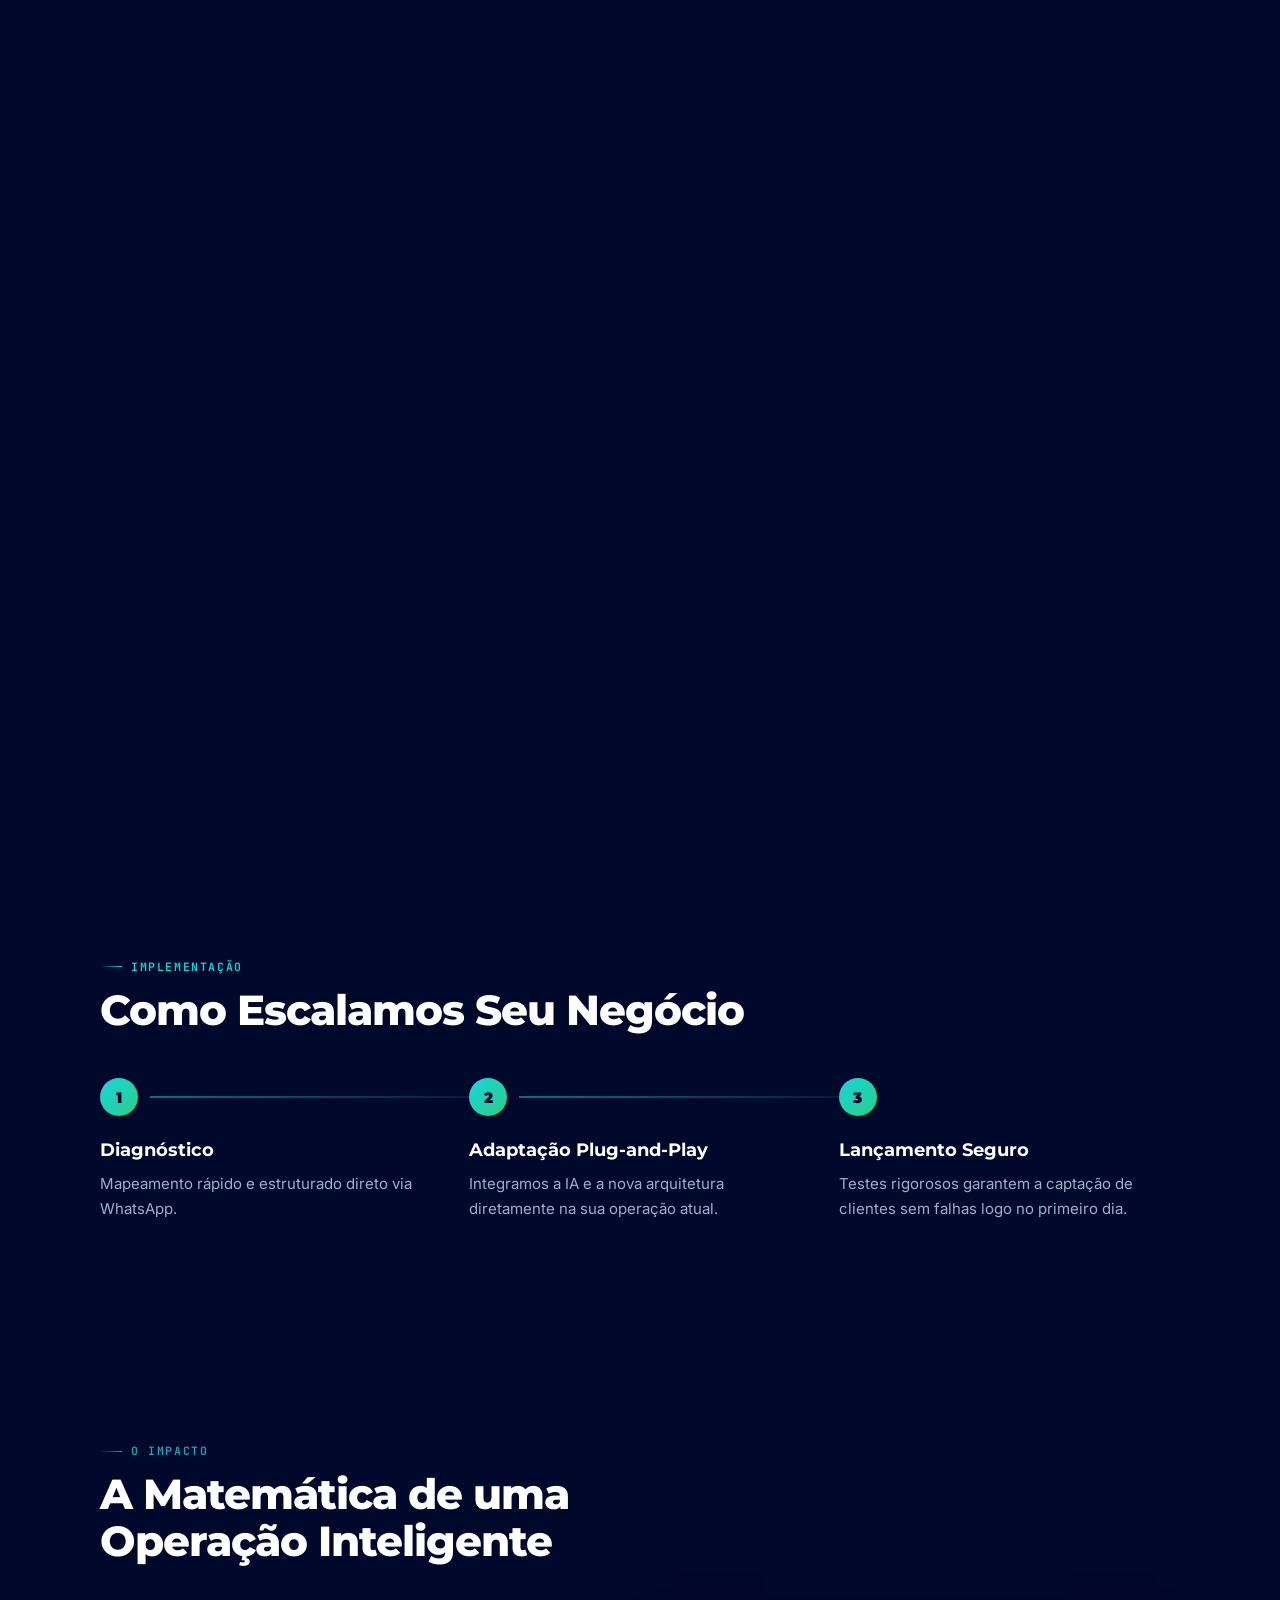
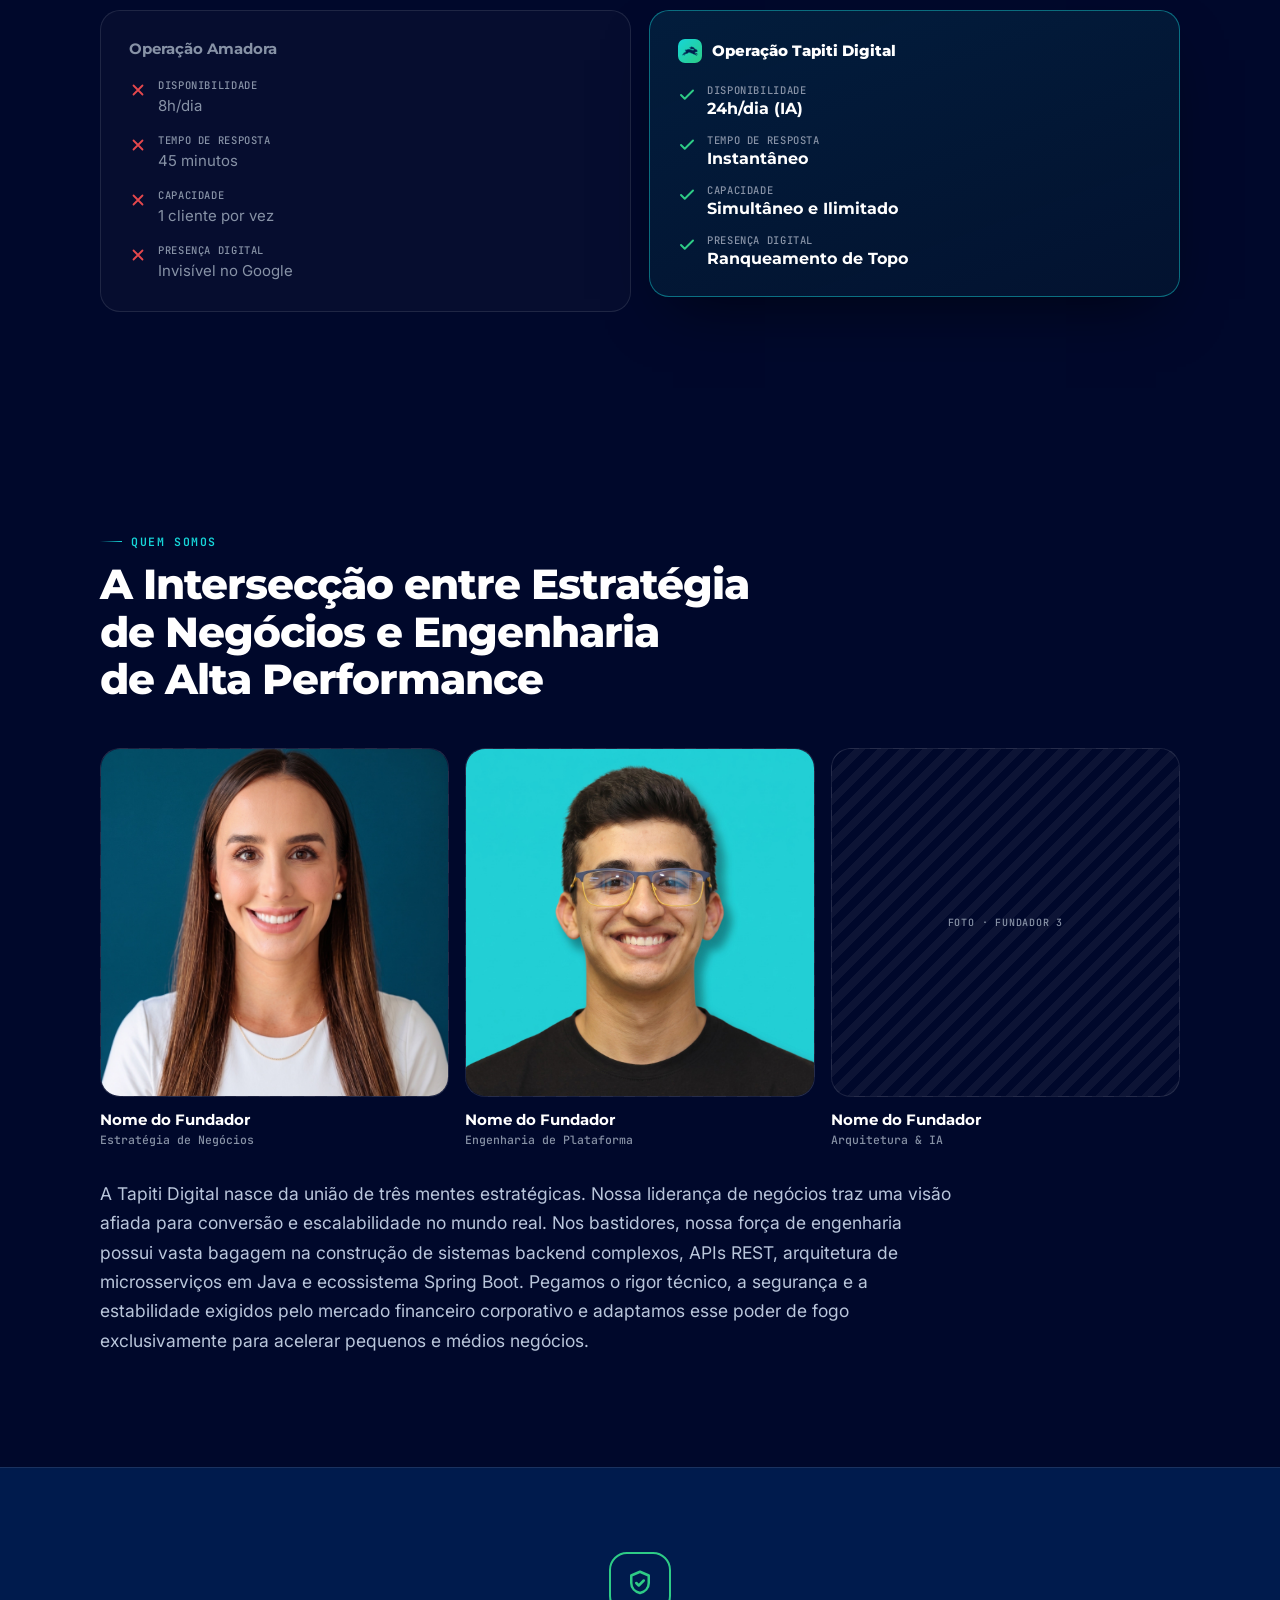
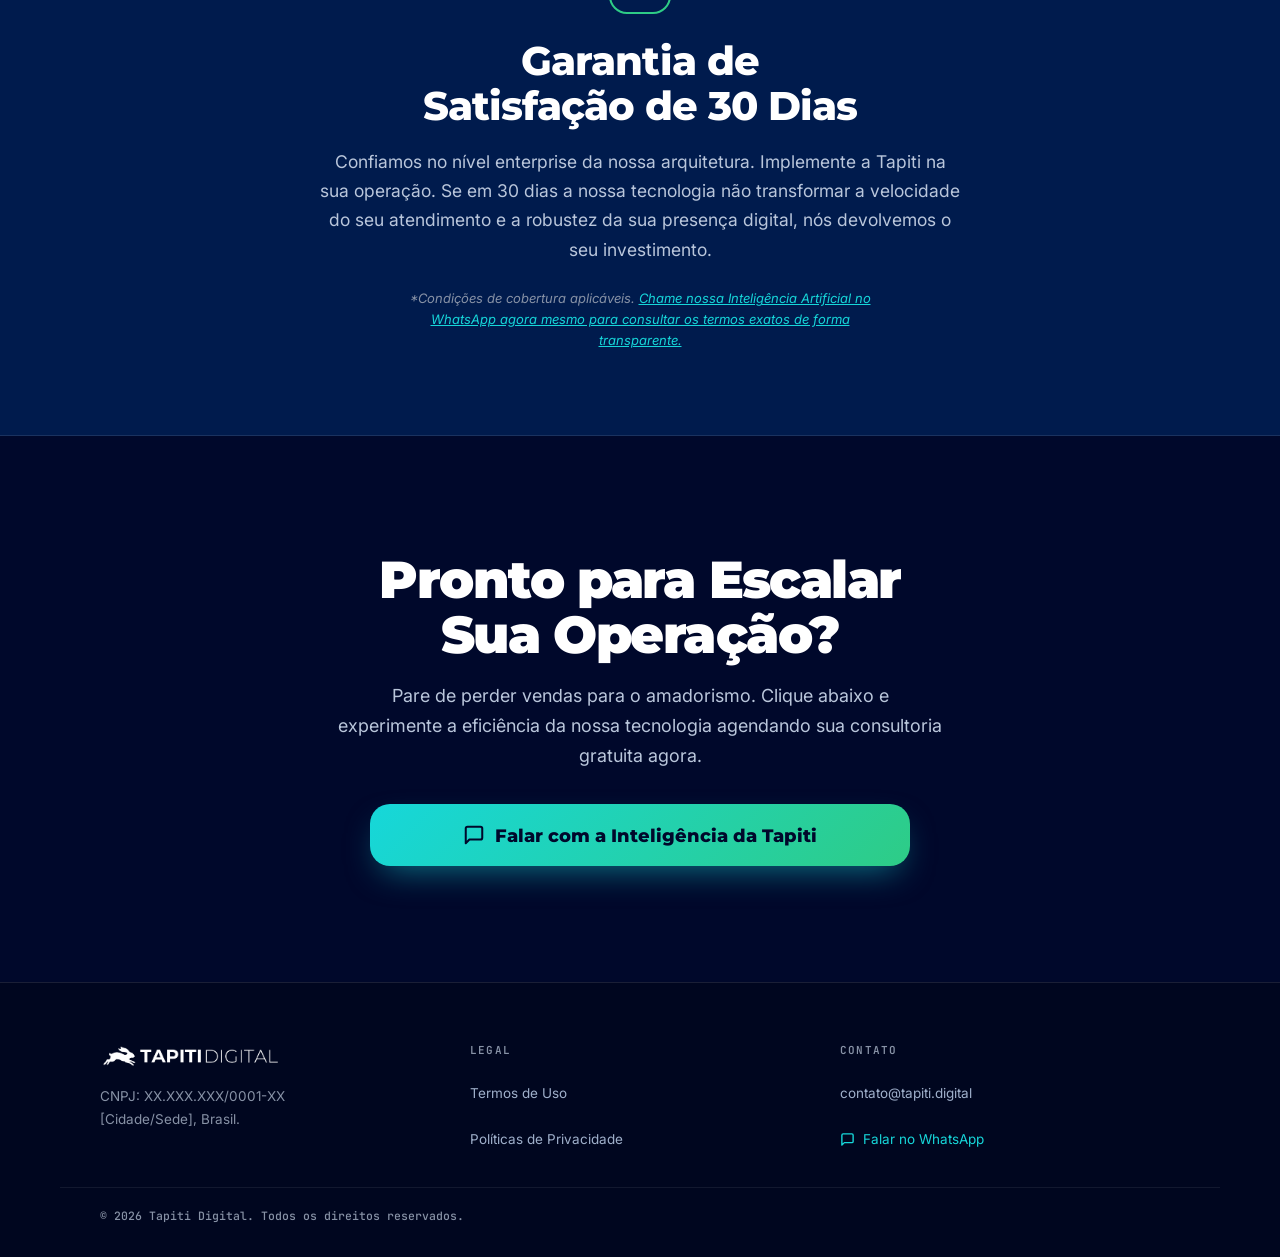
==== commit b8fd0828: "chore: redesign pillars section as scroll-pinned sequence and bump version to 1.0.5 Replace the stat" ====
--- a/index.html
+++ b/index.html
@@ -571,32 +571,128 @@
   .showroom__cta .btn{max-width:440px;padding:17px 26px}
 }
 
-/* ============ PILLARS (bento) ============ */
-.pillars{display:grid;grid-template-columns:minmax(0,1fr);gap:14px}
-.pillar{
-  border:1px solid var(--line);border-radius:var(--r-lg);
-  padding:clamp(22px,4vw,28px);
-  background:linear-gradient(180deg,rgba(255,255,255,.035),transparent);
-  transition:border-color .28s var(--ease),box-shadow .28s var(--ease),transform .28s var(--ease);
-}
-.pillar__head{display:flex;align-items:center;gap:12px;margin-bottom:12px}
-.pillar h3{font-weight:700;font-size:18.5px;letter-spacing:-.012em}
-.pillar p{font-size:15px;line-height:1.64;color:var(--text-3)}
-@media (hover:hover){
-  .pillar:hover{transform:translateY(-3px);border-color:rgba(22,215,218,.5);box-shadow:0 0 40px -8px rgba(22,215,218,.22)}
-  .pillar--green:hover{border-color:rgba(46,204,134,.5);box-shadow:0 0 40px -8px rgba(46,204,134,.22)}
-}
-@media (min-width:720px){
-  .pillars{grid-template-columns:repeat(6,minmax(0,1fr))}
-  .pillar{grid-column:span 3}
-  .pillar:nth-child(1),.pillar:nth-child(4){grid-column:span 3}
-}
-@media (min-width:1040px){
-  .pillar:nth-child(1){grid-column:span 4}
-  .pillar:nth-child(2){grid-column:span 2}
-  .pillar:nth-child(3){grid-column:span 2}
-  .pillar:nth-child(4){grid-column:span 4}
-}
+/* ============ PILARES (scroll-pinned) ============ */
+/* The track is one stage tall plus one --step per pillar; the stage stays pinned
+   under the header while the page scrolls through the track. */
+.pilares{
+  --step:70vh;               /* scroll distance per pillar (30–150vh) */
+  --pil-ease:cubic-bezier(.45,0,.3,1);
+  position:relative;
+  background:radial-gradient(90% 60% at 50% 0%,#052a63 0%,#00133b 45%,#00082b 100%);
+}
+.pilares button{background:none;border:0;padding:0;cursor:pointer;text-align:left}
+.pilares ul{list-style:none;margin:0;padding:0}
+.pilares__intro{
+  max-width:var(--shell);margin:0 auto;
+  padding:clamp(64px,9vw,96px) 20px 0;
+  display:flex;flex-direction:column;gap:12px;
+}
+.pilares__eyebrow{font:600 11px var(--font-mono);letter-spacing:.14em;text-transform:uppercase;color:var(--cyan)}
+.pilares__h2{font:900 34px/1.05 var(--font-display);letter-spacing:-.028em;color:var(--text-0)}
+.pilares__track{position:relative;height:calc(100vh - var(--header-h) + 4 * var(--step))}
+.pilares__stage{
+  position:sticky;top:var(--header-h);
+  height:calc(100vh - var(--header-h));height:calc(100svh - var(--header-h));
+  display:flex;align-items:center;
+  overflow-x:clip;           /* not hidden: that would clip the rabbit's hop */
+}
+@media (max-width:860px){.pilares [data-desk]{display:none!important}}
+@media (min-width:861px){
+  .pilares [data-mob]{display:none!important}
+  .pilares__intro{align-items:center;text-align:center;gap:14px}
+  .pilares__eyebrow{font-size:12px}
+  .pilares__h2{font-size:clamp(30px,5vw,56px);line-height:1.04;max-width:16ch}
+}
+
+/* desktop: horizontal track, rabbit hops from dot to dot */
+.pz{width:100%;max-width:var(--shell);margin:0 auto;padding:0 60px}
+.pz__track{position:relative;height:clamp(110px,22vh,150px);max-width:1000px;margin:0 auto}
+.pz__rail{position:absolute;left:12.5%;right:12.5%;bottom:21px;border-top:2px dashed rgba(22,215,218,.28)}
+.pz__fill{
+  position:absolute;left:12.5%;bottom:21px;height:2px;width:0;
+  background:linear-gradient(90deg,#16d7da,#2ecc86);
+  transition:width .75s var(--pil-ease);
+}
+.pz__rabbit{
+  position:absolute;bottom:32px;left:12.5%;width:clamp(70px,9vw,110px);
+  transform:translateX(-50%);transition:left .75s var(--pil-ease);pointer-events:none;
+}
+.pz__rabbit.is-back{transform:translateX(-50%) scaleX(-1)}
+.pz__rabbit img{width:100%;filter:drop-shadow(0 10px 24px rgba(22,215,218,.35))}
+.pz__rabbit img.is-hop{animation:hop .75s var(--pil-ease)}
+.pz__dots{position:absolute;left:0;right:0;bottom:0;display:grid;grid-template-columns:repeat(4,minmax(0,1fr))}
+.pilares .pz__dot{display:flex;justify-content:center;align-items:center;height:44px}
+.pz__dot span{
+  width:16px;height:16px;border-radius:50%;border:2px solid #00133b;
+  background:rgba(255,255,255,.22);transition:background .3s,box-shadow .3s;
+}
+.pz__dot.is-passed span{background:var(--cyan)}
+.pz__dot.is-active span{background:var(--green);box-shadow:0 0 0 6px rgba(46,204,134,.18)}
+.pz__labels{display:grid;grid-template-columns:repeat(4,minmax(0,1fr));max-width:1000px;margin:10px auto 0}
+.pilares .pz__label{display:flex;flex-direction:column;align-items:center;gap:6px;text-align:center;padding:6px 4px;min-height:44px}
+.pz__num,.pm__num{font:600 11px var(--font-mono);letter-spacing:.12em;color:#4f5d78}
+.pz__word{font:800 clamp(14px,1.8vw,20px) var(--font-display);color:#7e8da8;transition:color .3s}
+.pz__label.is-active .pz__num,.pm__row.is-active .pm__num{color:var(--green)}
+.pz__label.is-active .pz__word{color:var(--text-0)}
+.pz__detail{
+  max-width:1000px;margin:clamp(14px,3.5vh,56px) auto 0;
+  border-top:1px solid rgba(255,255,255,.1);padding-top:clamp(16px,3.5vh,48px);
+}
+.pz__panel{
+  display:grid;grid-template-columns:repeat(auto-fit,minmax(min(100%,380px),1fr));
+  gap:24px 56px;align-items:start;min-height:clamp(180px,32vh,260px);
+}
+.pz__panel:not(.is-active){display:none}
+.pz__lead{
+  display:flex;flex-direction:column;gap:10px;min-width:0;
+  container-type:inline-size;animation:rise .45s ease-out both;
+}
+.pz__kicker{font:600 12px var(--font-mono);letter-spacing:.14em;color:#7e8da8}
+.pilares__big{
+  letter-spacing:-.035em;padding-bottom:6px;
+  background:var(--grad);-webkit-background-clip:text;background-clip:text;color:transparent;
+}
+/* cqi keeps "Inteligente" inside its column */
+.pz__lead .pilares__big{font:900 clamp(32px,min(13cqi,11vh),92px)/.95 var(--font-display);white-space:nowrap}
+.pz__copy{display:flex;flex-direction:column;gap:clamp(12px,2.4vh,20px)}
+.pz__copy h3{font:800 clamp(18px,min(2.4vw,3.6vh),26px)/1.25 var(--font-display);letter-spacing:-.015em;color:var(--text-0);text-wrap:pretty}
+.pz__copy p{font:400 clamp(15px,2.6vh,16.5px)/1.6 var(--font-body);color:var(--text-2);text-wrap:pretty}
+.pilares__chips{display:flex;flex-wrap:wrap;gap:8px}
+.pilares__chips>*{
+  font:600 12px var(--font-mono);color:#e6edf7;
+  border:1px solid rgba(255,255,255,.16);border-radius:999px;padding:8px 14px;
+}
+
+/* mobile: vertical timeline, active pillar opens in place and the rabbit drops onto it */
+.pm{position:relative;width:100%;padding:0 20px}
+.pm__list{position:relative}
+.pm__rail{position:absolute;left:27px;top:24px;bottom:24px;border-left:2px dashed rgba(22,215,218,.28)}
+.pilares .pm__row{
+  position:relative;display:grid;grid-template-columns:56px minmax(0,1fr);gap:8px;
+  width:100%;min-height:44px;padding:clamp(4px,1vh,10px) 0;
+}
+.pm__mark{display:flex;justify-content:center;align-items:flex-start;height:48px;padding-top:16px}
+.pm__dot{width:14px;height:14px;border-radius:50%;border:2px solid #00133b;background:rgba(255,255,255,.22)}
+.pm__row.is-passed .pm__dot{background:var(--cyan)}
+.pm__rabbit{
+  width:50px;margin-top:-14px;position:relative;z-index:1;
+  filter:drop-shadow(0 6px 14px rgba(22,215,218,.4));
+  animation:drop .6s cubic-bezier(.3,0,.3,1) both;
+}
+.pm__row:not(.is-active) .pm__rabbit,
+.pm__row.is-active .pm__dot,
+.pm__row.is-active .pm__word,
+.pm__row:not(.is-active) .pm__open{display:none}
+.pm__body{display:flex;flex-direction:column;gap:6px;padding-top:6px}
+.pm__word{font:800 clamp(19px,3.4vh,24px)/1.1 var(--font-display);color:#7e8da8}
+.pm__open{
+  display:flex;flex-direction:column;gap:clamp(8px,1.4vh,12px);
+  padding-bottom:clamp(4px,1vh,10px);animation:rise .4s ease-out both;
+}
+.pm__open .pilares__big{font:900 clamp(32px,5.6vh,42px)/1 var(--font-display);padding-bottom:4px}
+.pm__line{font:800 clamp(16px,2.6vh,18px)/1.3 var(--font-display);color:var(--text-0);text-wrap:pretty}
+.pm__text{font:400 clamp(14px,2.2vh,15px)/1.5 var(--font-body);color:var(--text-2);text-wrap:pretty}
+.pm__open .pilares__chips>*{font-size:11.5px;padding:7px 12px}
 
 /* ============ PROCESS TIMELINE ============ */
 .steps{position:relative;display:grid;grid-template-columns:minmax(0,1fr);gap:0}
@@ -778,6 +874,9 @@
 @keyframes pulsecta{0%,100%{box-shadow:0 0 0 0 rgba(46,204,134,.42)}50%{box-shadow:0 0 0 18px rgba(46,204,134,0)}}
 @keyframes stepring{0%{opacity:.85;transform:scale(.85)}100%{opacity:0;transform:scale(1.55)}}
 @keyframes blink{0%,100%{opacity:1}50%{opacity:.22}}
+@keyframes hop{0%{transform:translateY(0)}45%{transform:translateY(-74px) rotate(-8deg)}80%{transform:translateY(0) rotate(4deg)}100%{transform:translateY(0)}}
+@keyframes rise{from{opacity:0;transform:translateY(12px)}to{opacity:1;transform:none}}
+@keyframes drop{0%{transform:translateY(-56px);opacity:0}55%{transform:translateY(4px);opacity:1}75%{transform:translateY(-8px)}100%{transform:none}}
 
 @media (prefers-reduced-motion:reduce){
   html{scroll-behavior:auto}
@@ -789,6 +888,9 @@
   .sticky-cta{transition:none}
   /* stop the marquee where it stands instead of snapping it to the end */
   .marquee__track{animation:none!important}
+  /* pillars: instant state changes only, no hop/drop/rise or rabbit travel */
+  .pz__rabbit img.is-hop,.pz__lead,.pm__rabbit,.pm__open{animation:none!important}
+  .pz__rabbit,.pz__fill{transition:none!important}
 }
 </style>
 </head>
@@ -1077,40 +1179,127 @@
   </div>
 </section>
 
-<!-- PILARES -->
-<section id="engenharia" class="section" aria-labelledby="pilares-h">
-  <div class="shell">
-    <p class="eyebrow is-muted">Os 4 pilares de engenharia</p>
-    <h2 class="h2" id="pilares-h">O Padrão Enterprise</h2>
-    <div class="pillars">
-      <article class="pillar reveal">
-        <div class="pillar__head">
-          <svg width="26" height="26" viewBox="0 0 24 24" fill="none" stroke="#16D7DA" stroke-width="2" stroke-linecap="round" stroke-linejoin="round" aria-hidden="true"><path d="M13 2L4.5 12.5H11l-1 9.5 8.5-10.5H12z"/></svg>
-          <h3>Confiabilidade</h3>
+<!-- PILARES (scroll-pinned: the stage stays put while scrolling advances the pillars) -->
+<section id="engenharia" class="pilares" aria-labelledby="pilares-h">
+  <div class="pilares__intro">
+    <p class="pilares__eyebrow">Os 4 pilares Tapiti</p>
+    <h2 class="pilares__h2" id="pilares-h">Por que a Tapiti salta à frente.</h2>
+  </div>
+  <div class="pilares__track" id="pilaresTrack">
+    <div class="pilares__stage" id="pilaresStage">
+
+      <div class="pz" data-desk>
+        <div class="pz__track">
+          <div class="pz__rail" aria-hidden="true"></div>
+          <div class="pz__fill" id="pzFill" aria-hidden="true"></div>
+          <div class="pz__rabbit" id="pzRabbit" aria-hidden="true"><img src="assets/logo-3.png" alt="" width="1579" height="971"></div>
+          <div class="pz__dots" aria-hidden="true">
+            <button type="button" class="pz__dot is-active" data-pilar="0" tabindex="-1"><span></span></button>
+            <button type="button" class="pz__dot" data-pilar="1" tabindex="-1"><span></span></button>
+            <button type="button" class="pz__dot" data-pilar="2" tabindex="-1"><span></span></button>
+            <button type="button" class="pz__dot" data-pilar="3" tabindex="-1"><span></span></button>
+          </div>
         </div>
-        <p>Zero latência. Microsserviços projetados para suportar picos extremos de mensagens sem engasgar ou travar.</p>
-      </article>
-      <article class="pillar reveal">
-        <div class="pillar__head">
-          <svg width="26" height="26" viewBox="0 0 24 24" fill="none" stroke="#16D7DA" stroke-width="2" stroke-linecap="round" stroke-linejoin="round" aria-hidden="true"><path d="M12 3l7 3v6c0 4-3 7-7 8-4-1-7-4-7-8V6z"/><path d="M9 12l2 2 4-4"/></svg>
-          <h3>Segurança</h3>
+        <div class="pz__labels">
+          <button type="button" class="pz__label is-active" data-pilar="0" aria-current="step"><span class="pz__num">01</span><span class="pz__word">Confiável</span></button>
+          <button type="button" class="pz__label" data-pilar="1"><span class="pz__num">02</span><span class="pz__word">Segura</span></button>
+          <button type="button" class="pz__label" data-pilar="2"><span class="pz__num">03</span><span class="pz__word">Ágil</span></button>
+          <button type="button" class="pz__label" data-pilar="3"><span class="pz__num">04</span><span class="pz__word">Inteligente</span></button>
         </div>
-        <p>Arquitetura blindada. Os dados do seu negócio e dos seus clientes transitam com criptografia de ponta a ponta e padrão de mercado financeiro.</p>
-      </article>
-      <article class="pillar pillar--green reveal">
-        <div class="pillar__head">
-          <svg width="26" height="26" viewBox="0 0 24 24" fill="none" stroke="#2ECC86" stroke-width="2" stroke-linecap="round" stroke-linejoin="round" aria-hidden="true"><path d="M12 20v-6M12 8V4M6 12H4M20 12h-2"/><circle cx="12" cy="11" r="3"/></svg>
-          <h3>Agilidade</h3>
+        <div class="pz__detail">
+          <div class="pz__panel is-active">
+            <div class="pz__lead"><span class="pz__kicker">PILAR 01 / 04</span><span class="pilares__big">Confiável</span></div>
+            <div class="pz__copy">
+              <h3>Infraestrutura robusta para nunca te deixar na mão.</h3>
+              <p>Nossas soluções rodam sobre infraestrutura redundante e monitorada 24 horas. Pico de vendas, campanha viral ou madrugada de domingo: quando seu cliente chama, a Tapiti responde.</p>
+              <ul class="pilares__chips"><li>99,9% de uptime</li><li>Monitoramento 24/7</li></ul>
+            </div>
+          </div>
+          <div class="pz__panel">
+            <div class="pz__lead"><span class="pz__kicker">PILAR 02 / 04</span><span class="pilares__big">Segura</span></div>
+            <div class="pz__copy">
+              <h3>Seus dados tratados com o cuidado que eles merecem.</h3>
+              <p>Usamos métodos de segurança de nível enterprise, os mesmos do mercado financeiro: criptografia de ponta a ponta, acesso controlado e registro de cada operação.</p>
+              <ul class="pilares__chips"><li>Criptografia AES-256</li><li>Conforme a LGPD</li></ul>
+            </div>
+          </div>
+          <div class="pz__panel">
+            <div class="pz__lead"><span class="pz__kicker">PILAR 03 / 04</span><span class="pilares__big">Ágil</span></div>
+            <div class="pz__copy">
+              <h3>Seu ecossistema inteiro no ar em dias, não semanas.</h3>
+              <p>Nossa arquitetura plug-and-play conecta site, agentes de IA e canais de atendimento ao que você já usa. Sem obra, sem parar a operação.</p>
+              <ul class="pilares__chips"><li>Implantação em poucos dias</li><li>Mantém seu WhatsApp</li></ul>
+            </div>
+          </div>
+          <div class="pz__panel">
+            <div class="pz__lead"><span class="pz__kicker">PILAR 04 / 04</span><span class="pilares__big">Inteligente</span></div>
+            <div class="pz__copy">
+              <h3>Decisões mais inteligentes, guiadas pelo seu público.</h3>
+              <p>Cada conversa e cada visita viram informação. Transformamos os dados das suas aplicações em respostas claras sobre quem compra, quando e por quê.</p>
+              <ul class="pilares__chips"><li>Painéis em tempo real</li><li>Insights por canal</li></ul>
+            </div>
+          </div>
         </div>
-        <p>Implementação <i>plug-and-play</i>. Seu novo ecossistema no ar em dias, não meses.</p>
-      </article>
-      <article class="pillar pillar--green reveal">
-        <div class="pillar__head">
-          <svg width="26" height="26" viewBox="0 0 24 24" fill="none" stroke="#2ECC86" stroke-width="2" stroke-linecap="round" stroke-linejoin="round" aria-hidden="true"><path d="M3 3v18h18"/><path d="M7 14l4-4 3 3 5-6"/></svg>
-          <h3>Inteligência</h3>
+      </div>
+
+      <div class="pm" data-mob>
+        <div class="pm__list">
+          <div class="pm__rail" aria-hidden="true"></div>
+          <button type="button" class="pm__row is-active" data-pilar="0" aria-current="step">
+            <span class="pm__mark" aria-hidden="true"><span class="pm__dot"></span><img class="pm__rabbit" src="assets/logo-3.png" alt="" width="1579" height="971" loading="lazy"></span>
+            <span class="pm__body">
+              <span class="pm__num">01</span>
+              <span class="pm__word">Confiável</span>
+              <span class="pm__open">
+                <span class="pilares__big">Confiável</span>
+                <span class="pm__line">Infraestrutura robusta para nunca te deixar na mão.</span>
+                <span class="pm__text">Nossas soluções rodam sobre infraestrutura redundante e monitorada 24 horas. Pico de vendas, campanha viral ou madrugada de domingo: quando seu cliente chama, a Tapiti responde.</span>
+                <span class="pilares__chips"><span>99,9% de uptime</span><span>Monitoramento 24/7</span></span>
+              </span>
+            </span>
+          </button>
+          <button type="button" class="pm__row" data-pilar="1">
+            <span class="pm__mark" aria-hidden="true"><span class="pm__dot"></span><img class="pm__rabbit" src="assets/logo-3.png" alt="" width="1579" height="971" loading="lazy"></span>
+            <span class="pm__body">
+              <span class="pm__num">02</span>
+              <span class="pm__word">Segura</span>
+              <span class="pm__open">
+                <span class="pilares__big">Segura</span>
+                <span class="pm__line">Seus dados tratados com o cuidado que eles merecem.</span>
+                <span class="pm__text">Usamos métodos de segurança de nível enterprise, os mesmos do mercado financeiro: criptografia de ponta a ponta, acesso controlado e registro de cada operação.</span>
+                <span class="pilares__chips"><span>Criptografia AES-256</span><span>Conforme a LGPD</span></span>
+              </span>
+            </span>
+          </button>
+          <button type="button" class="pm__row" data-pilar="2">
+            <span class="pm__mark" aria-hidden="true"><span class="pm__dot"></span><img class="pm__rabbit" src="assets/logo-3.png" alt="" width="1579" height="971" loading="lazy"></span>
+            <span class="pm__body">
+              <span class="pm__num">03</span>
+              <span class="pm__word">Ágil</span>
+              <span class="pm__open">
+                <span class="pilares__big">Ágil</span>
+                <span class="pm__line">Seu ecossistema inteiro no ar em dias, não semanas.</span>
+                <span class="pm__text">Nossa arquitetura plug-and-play conecta site, agentes de IA e canais de atendimento ao que você já usa. Sem obra, sem parar a operação.</span>
+                <span class="pilares__chips"><span>Implantação em poucos dias</span><span>Mantém seu WhatsApp</span></span>
+              </span>
+            </span>
+          </button>
+          <button type="button" class="pm__row" data-pilar="3">
+            <span class="pm__mark" aria-hidden="true"><span class="pm__dot"></span><img class="pm__rabbit" src="assets/logo-3.png" alt="" width="1579" height="971" loading="lazy"></span>
+            <span class="pm__body">
+              <span class="pm__num">04</span>
+              <span class="pm__word">Inteligente</span>
+              <span class="pm__open">
+                <span class="pilares__big">Inteligente</span>
+                <span class="pm__line">Decisões mais inteligentes, guiadas pelo seu público.</span>
+                <span class="pm__text">Cada conversa e cada visita viram informação. Transformamos os dados das suas aplicações em respostas claras sobre quem compra, quando e por quê.</span>
+                <span class="pilares__chips"><span>Painéis em tempo real</span><span>Insights por canal</span></span>
+              </span>
+            </span>
+          </button>
         </div>
-        <p>Dashboards gerados por IA com métricas em tempo real sobre taxas de resposta e conversão.</p>
-      </article>
+      </div>
+
     </div>
   </div>
 </section>
@@ -1308,6 +1497,59 @@
   // hidden only while armed, and the scroll sweep below plays each one once.
   var sequences = reduced ? [] : [showroom, byId('steps')].filter(Boolean);
   sequences.forEach(function(el){ el.classList.add('is-armed'); });
+
+  // Pilares: the stage is pinned while the track scrolls past; scroll position alone
+  // picks the active pillar (clicks just scroll there). The rabbit faces the way it hops.
+  var pilTrack = byId('pilaresTrack'), pilStage = byId('pilaresStage');
+  var pilActive = 0, pilPrev = 0;
+  var pilFill = byId('pzFill'), pilRabbit = byId('pzRabbit');
+  var pilHopImg = pilRabbit && pilRabbit.querySelector('img');
+  var pilItems = pilTrack ? [].slice.call(pilTrack.querySelectorAll('[data-pilar]')) : [];
+  var pilPanels = pilTrack ? [].slice.call(pilTrack.querySelectorAll('.pz__panel')) : [];
+  var pilPinned = false;
+
+  function pilSpan(){ return pilTrack.offsetHeight - pilStage.offsetHeight; }
+  function pilTop(){ return parseFloat(getComputedStyle(pilStage).top) || 0; }
+
+  function setPillar(i){
+    if (i === pilActive) return;
+    pilPrev = pilActive; pilActive = i;
+    pilItems.forEach(function(el){
+      var k = +el.getAttribute('data-pilar');
+      el.classList.toggle('is-active', k === i);
+      el.classList.toggle('is-passed', k < i);
+      if (el.classList.contains('pz__dot')) return;   // dots are decorative (aria-hidden)
+      if (k === i) el.setAttribute('aria-current', 'step');
+      else el.removeAttribute('aria-current');
+    });
+    pilPanels.forEach(function(el, k){ el.classList.toggle('is-active', k === i); });
+    pilFill.style.width = (i * 25) + '%';
+    pilRabbit.style.left = 'calc(12.5% + ' + (i * 25) + '%)';
+    pilRabbit.classList.toggle('is-back', i < pilPrev);
+    pilHopImg.classList.remove('is-hop');
+    void pilHopImg.offsetWidth;              // restart the hop on every change
+    pilHopImg.classList.add('is-hop');
+  }
+
+  function pilFrame(){
+    var span = pilSpan();
+    if (span <= 0) { pilPinned = false; return; }
+    var raw = (pilTop() - pilTrack.getBoundingClientRect().top) / span;
+    pilPinned = raw >= 0 && raw <= 1;
+    setPillar(Math.floor(Math.max(0, Math.min(0.9999, raw)) * 4));
+  }
+
+  if (pilTrack && pilStage) {
+    pilTrack.addEventListener('click', function(e){
+      var btn = e.target.closest('[data-pilar]');
+      if (!btn) return;
+      var i = +btn.getAttribute('data-pilar');
+      var trackTop = pilTrack.getBoundingClientRect().top + window.scrollY;
+      window.scrollTo({ top: trackTop - pilTop() + pilSpan() * (i + 0.5) / 4, behavior: reduced ? 'instant' : 'smooth' });
+    });
+  } else {
+    pilTrack = null;
+  }
 
   // Hero chat: animated demo of a real Tapiti agent exchange
   var chatLog = byId('chatLog');
@@ -1469,10 +1711,12 @@
   function onFrame(){
     ticking = false;
     header.classList.toggle('is-scrolled', window.scrollY > 8);
+    if (pilTrack) pilFrame();
     if (hero) {
       var past = window.scrollY > hero.offsetHeight * 0.75;
       var atEnd = window.innerHeight + window.scrollY > document.body.offsetHeight - 240;
-      sticky.classList.toggle('is-visible', past && !atEnd);
+      // also step aside while the pillars stage is pinned, so it gets the full screen height
+      sticky.classList.toggle('is-visible', past && !atEnd && !pilPinned);
     }
     if (revealEls.length || counters.length || sequences.length) sweep();
   }
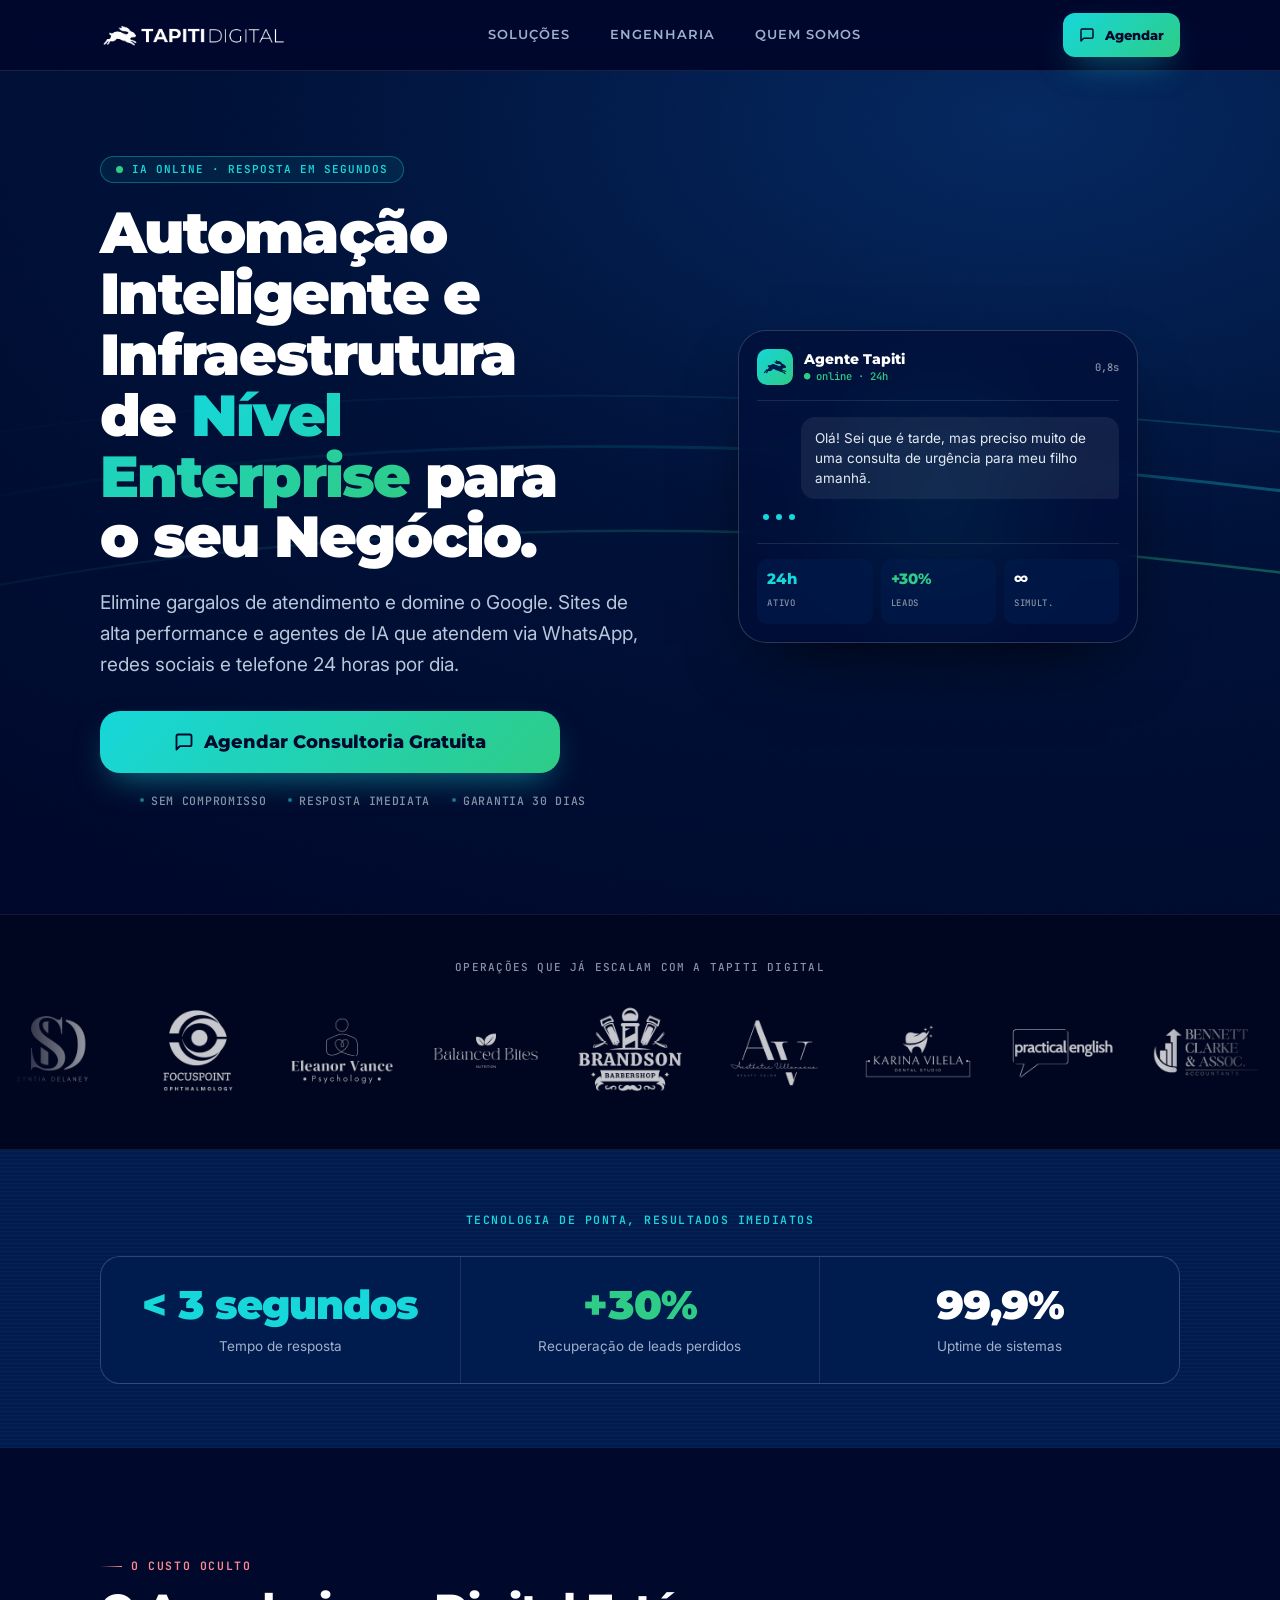
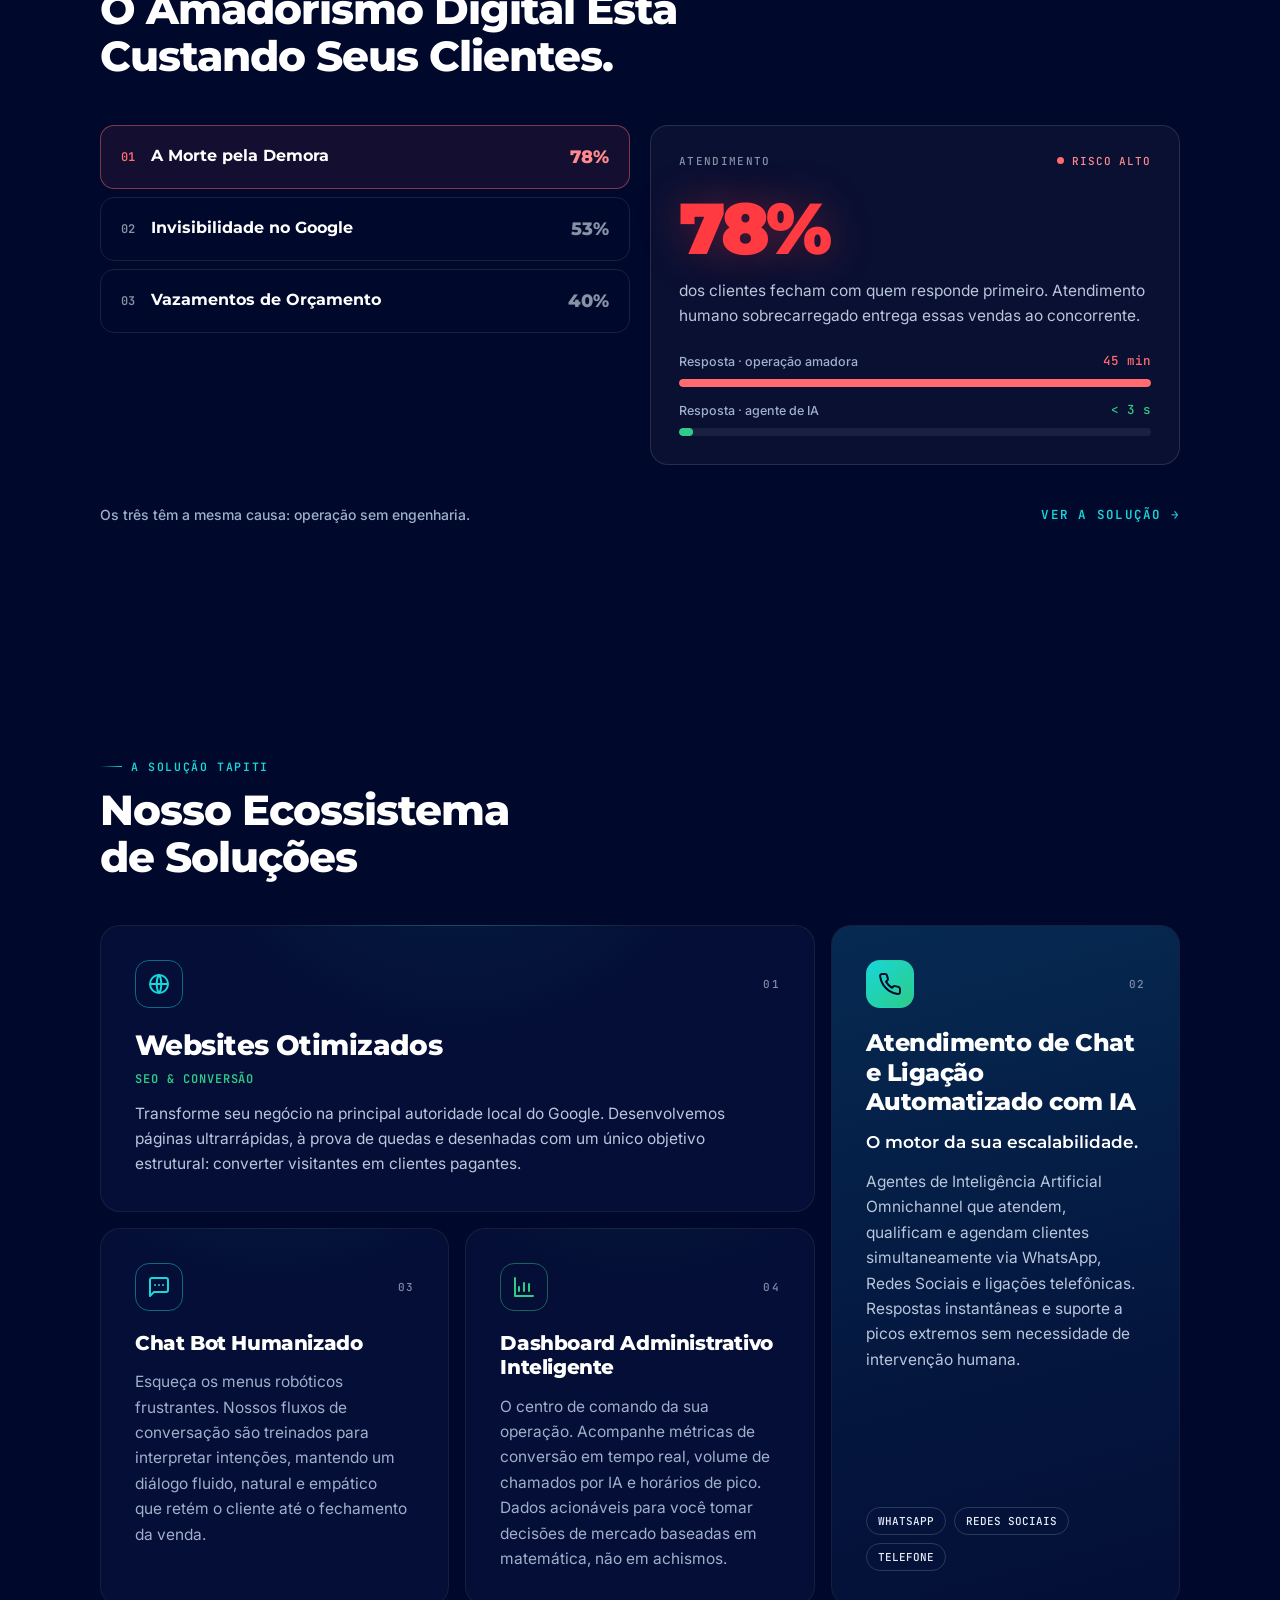
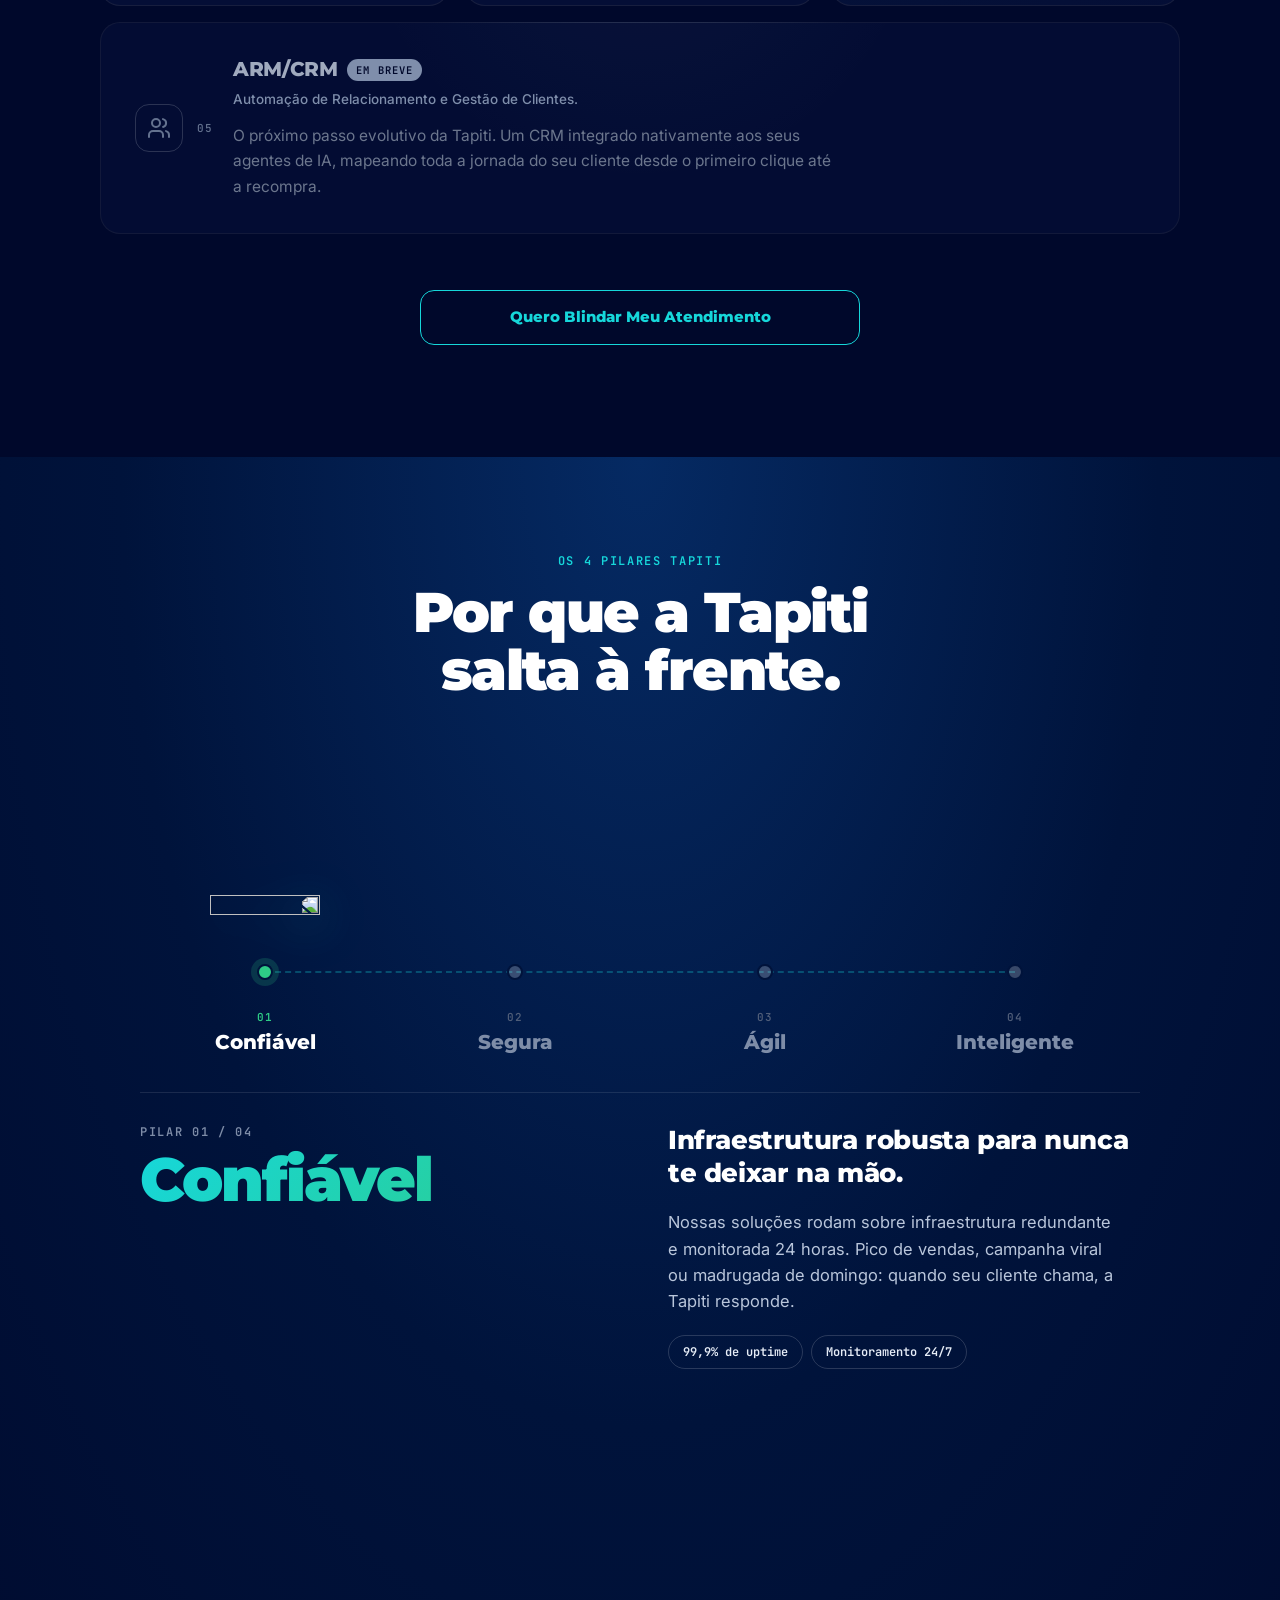
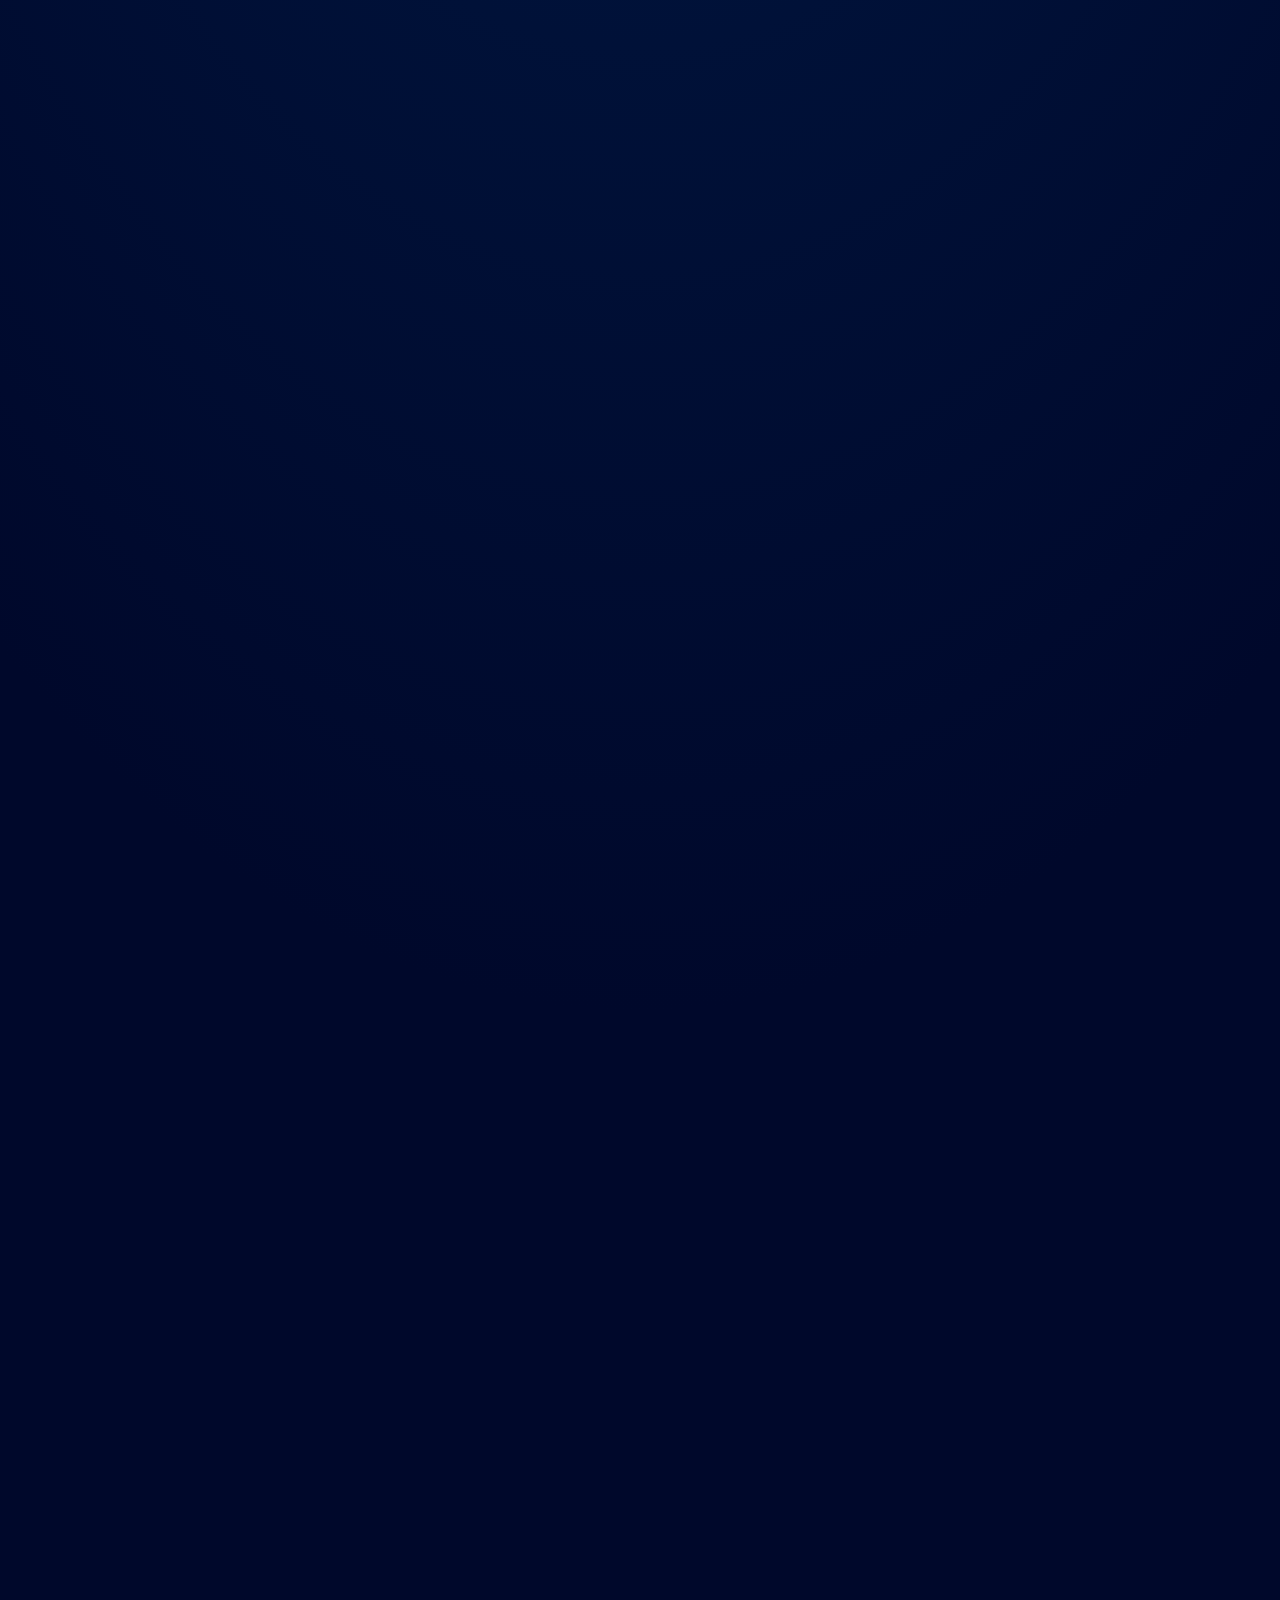
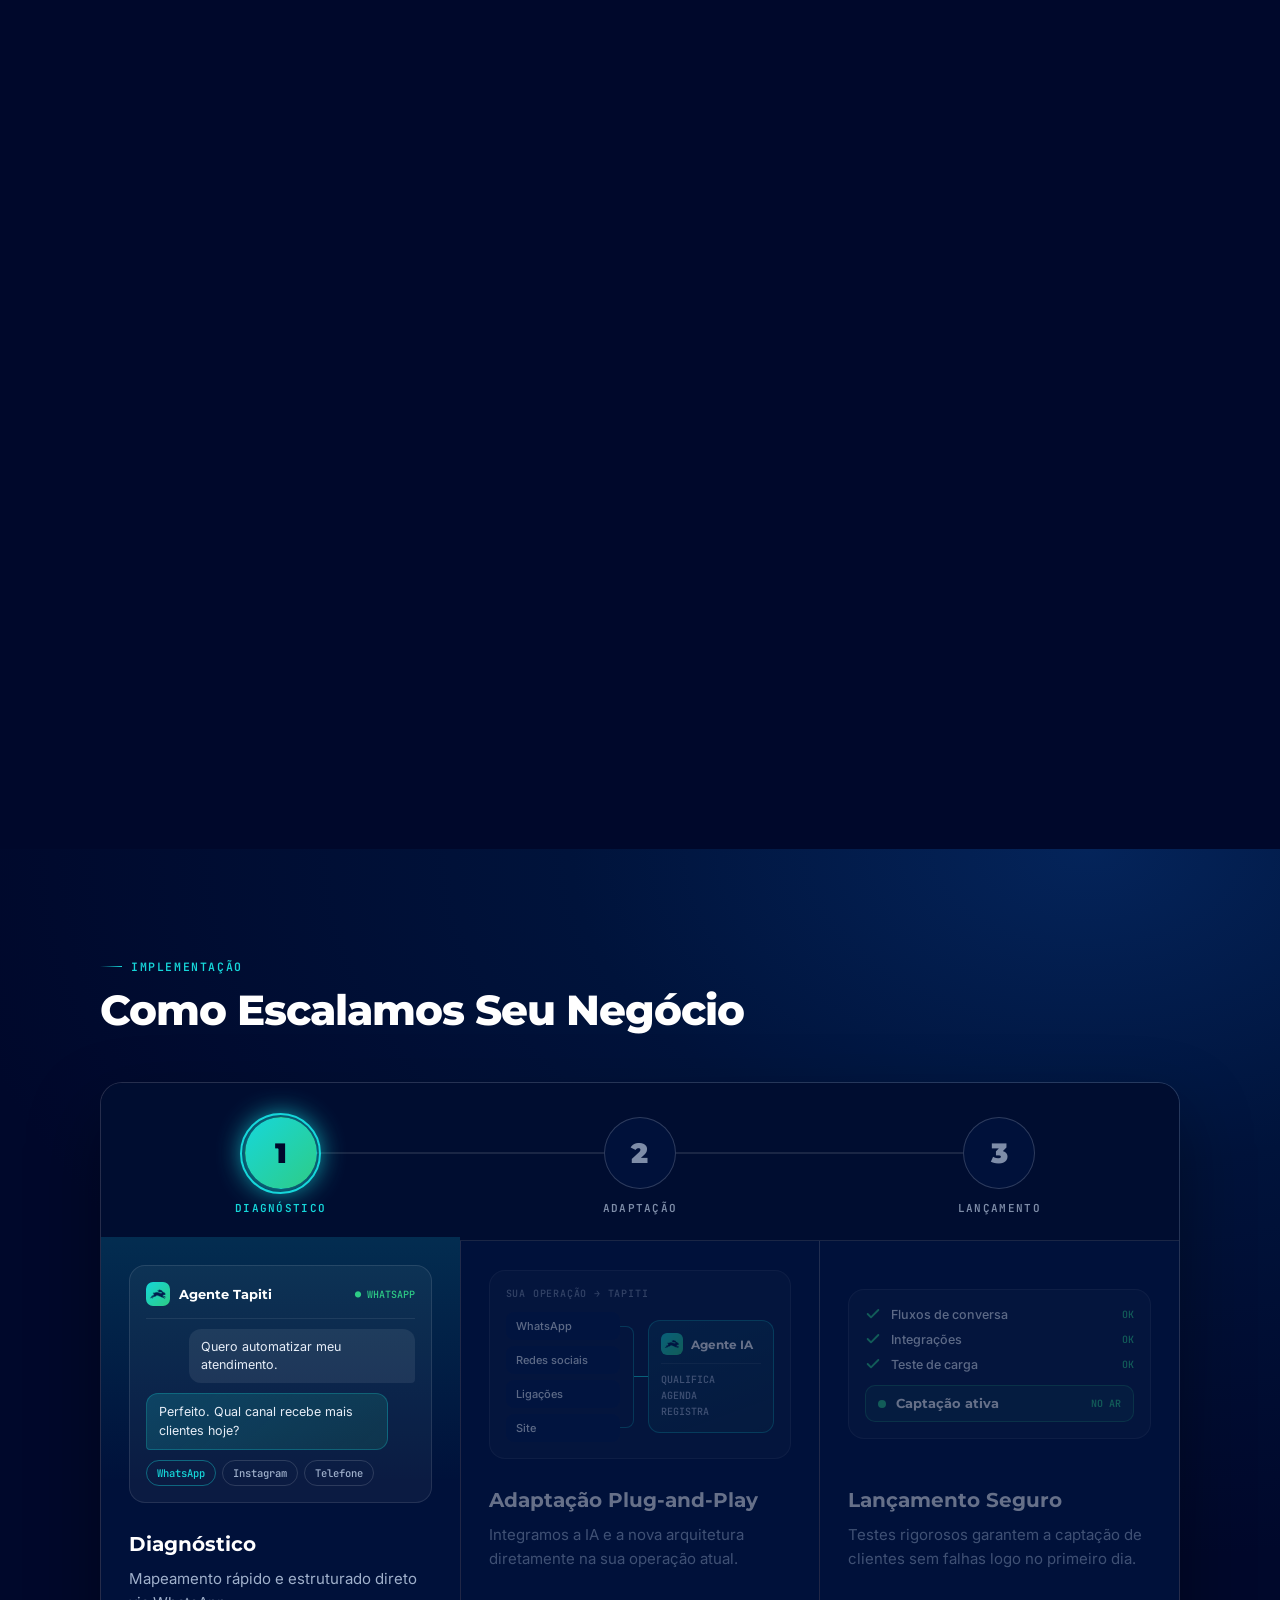
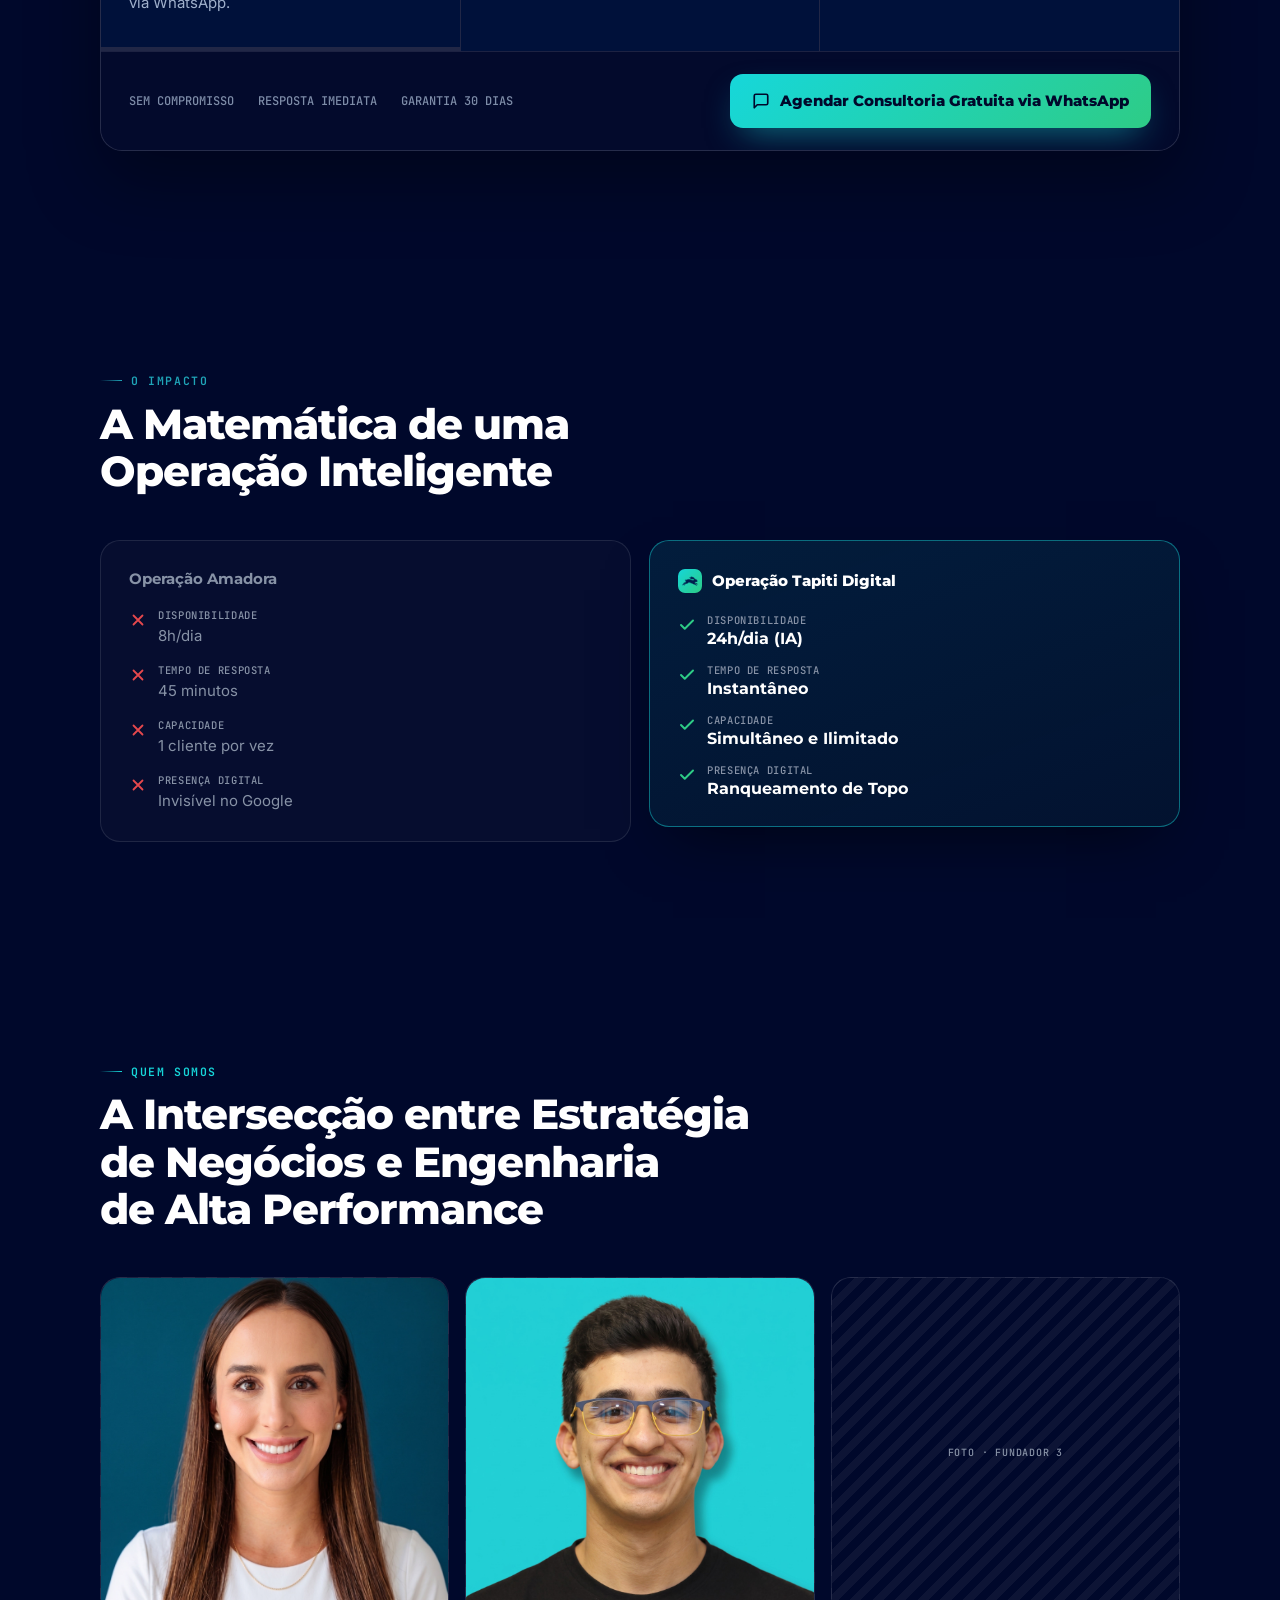
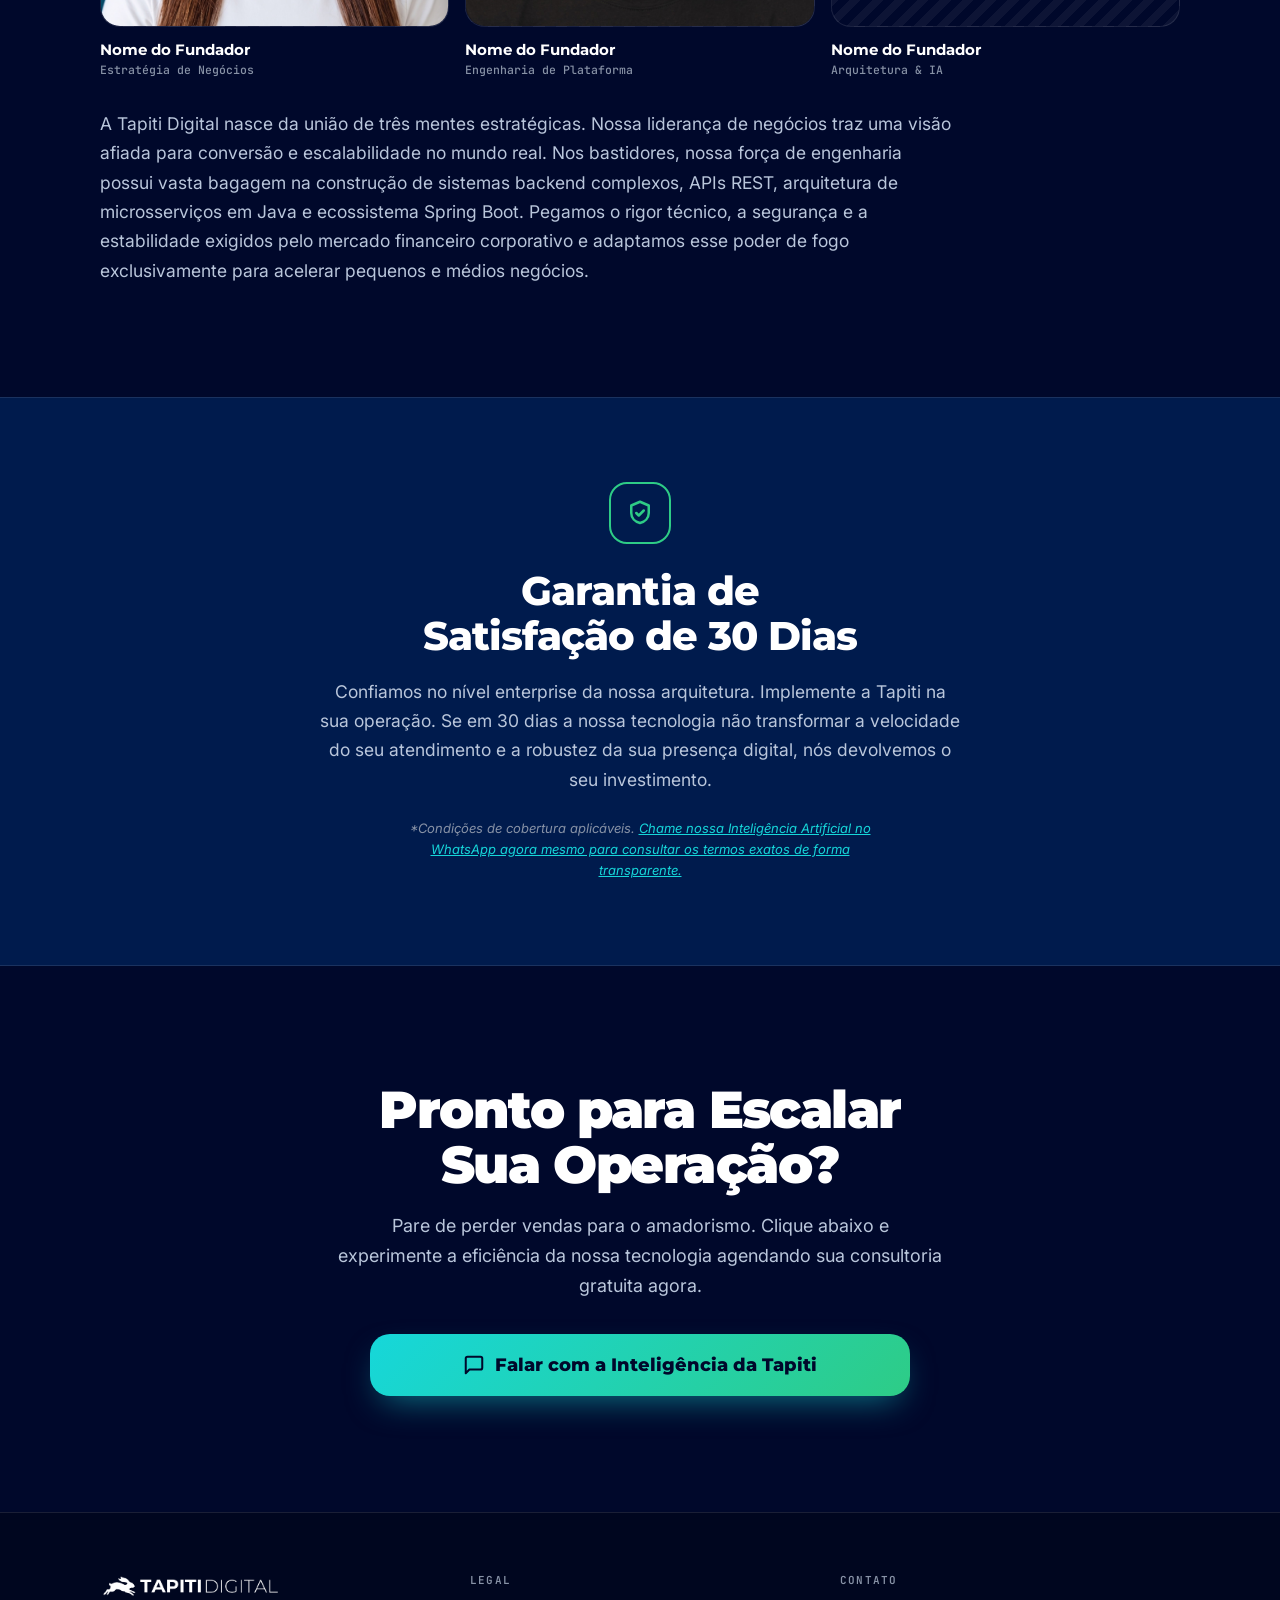
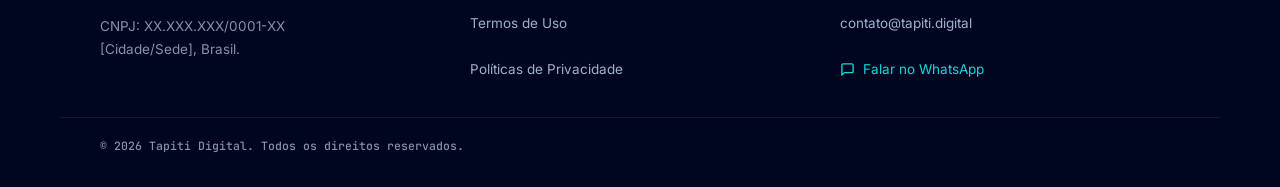
==== commit 8f12669e: "chore: redesign process section as signal pipeline and bump version to 1.0.6 Replace the three-step " ====
--- a/index.html
+++ b/index.html
@@ -694,56 +694,117 @@
 .pm__text{font:400 clamp(14px,2.2vh,15px)/1.5 var(--font-body);color:var(--text-2);text-wrap:pretty}
 .pm__open .pilares__chips>*{font-size:11.5px;padding:7px 12px}
 
-/* ============ PROCESS TIMELINE ============ */
-.steps{position:relative;display:grid;grid-template-columns:minmax(0,1fr);gap:0}
-.step{position:relative;padding:0 0 30px 52px}
-.step:last-child{padding-bottom:0}
-.step::before{
-  content:"";position:absolute;left:18px;top:40px;bottom:0;width:2px;
-  background:linear-gradient(180deg,rgba(22,215,218,.5),rgba(46,204,134,.12));
-}
-.step:last-child::before{display:none}
-.step__num{
-  position:absolute;left:0;top:0;
-  width:38px;height:38px;border-radius:50%;
-  background:var(--grad);color:var(--navy-900);
-  font:900 15px var(--font-display);
-  display:flex;align-items:center;justify-content:center;
-}
-.step h3{font-weight:700;font-size:17.5px;margin-bottom:8px;padding-top:7px}
-.step p{font-size:15px;line-height:1.64;color:var(--text-3)}
-
-/* entrance: each circle pops in with a pulse ring, its copy rises, then the connector draws to the next step */
-.step__num::after{
-  content:"";position:absolute;inset:-6px;border-radius:50%;
-  border:2px solid var(--cyan);opacity:0;pointer-events:none;
-}
-.step::before{transform-origin:top center}
-.step__num,.step::before,.step h3,.step p{
-  transition:opacity .45s var(--ease),transform .55s cubic-bezier(.34,1.56,.64,1);
-  transition-delay:calc(var(--i,0) * 650ms);
-}
-.step h3{transition-delay:calc(var(--i,0) * 650ms + 120ms)}
-.step p{transition-delay:calc(var(--i,0) * 650ms + 200ms)}
-.step::before{transition:transform .5s var(--ease);transition-delay:calc(var(--i,0) * 650ms + 300ms)}
-.steps.is-armed:not(.is-shown) .step__num{opacity:0;transform:scale(.4)}
-.steps.is-armed:not(.is-shown) .step h3,
-.steps.is-armed:not(.is-shown) .step p{opacity:0;transform:translateY(12px)}
-.steps.is-armed:not(.is-shown) .step::before{transform:scaleY(0)}
-.steps.is-shown .step__num::after{animation:stepring .9s ease-out both;animation-delay:calc(var(--i,0) * 650ms + 150ms)}
-
-@media (min-width:860px){
-  .steps{grid-template-columns:repeat(3,minmax(0,1fr));gap:28px}
-  .step{padding:0}
-  /* circle returns to normal flow so the heading can never sit under it */
-  .step__num{position:relative;margin-bottom:20px}
-  .step::before{
-    left:50px;right:-28px;top:18px;bottom:auto;width:auto;height:2px;
-    background:linear-gradient(90deg,rgba(22,215,218,.5),rgba(46,204,134,.12));
-    transform-origin:left center;
-  }
-  .steps.is-armed:not(.is-shown) .step::before{transform:scaleX(0)}
-  .step h3{padding-top:0}
+/* ============ PROCESS PIPELINE ============ */
+.proc{background:radial-gradient(90% 70% at 85% 0%,#04245a 0%,#00133b 45%,#00082b 100%);--f:0}
+.proc[data-step="2"]{--f:.5}
+.proc[data-step="3"]{--f:1}
+.proc .h2{margin-bottom:clamp(28px,4.4vw,48px)}
+.proc__panel{position:relative;overflow:hidden;border:1px solid rgba(255,255,255,.12);border-radius:22px;background:rgba(255,255,255,.03);box-shadow:0 30px 70px rgba(0,0,0,.35)}
+.proc__d{display:none}
+.proc__m{display:block;border-radius:20px;background:#00113a}
+
+/* node: numbered circle with pulse ring */
+.pnode{position:relative;display:flex;flex-direction:column;align-items:center;gap:14px;background:none;border:0;padding:0;cursor:pointer;color:inherit}
+.pnode__c{position:relative;z-index:1;display:flex;align-items:center;justify-content:center;width:72px;height:72px;border-radius:50%;
+  font:900 28px/1 var(--font-display);color:#7e8da8;background:#00113a;border:1.5px solid rgba(255,255,255,.18);
+  transition:background .25s,color .25s,border-color .25s,box-shadow .25s}
+.pnode__l{font:600 11px/1 var(--font-mono);letter-spacing:.12em;color:#7e8da8;transition:color .25s}
+.pnode__ring{display:none}
+.pnode__c::after{content:"";position:absolute;inset:-5.5px;border-radius:50%;border:2px solid var(--c);opacity:0;pointer-events:none}
+.pnode.is-reached .pnode__c{background:var(--grad);color:var(--navy-900);border-color:transparent}
+.pnode.is-reached .pnode__l{color:var(--c)}
+.pnode.is-active .pnode__c,.proc.is-done .pnode .pnode__c{box-shadow:0 0 28px var(--c)}
+.pnode.is-active .pnode__c::after{opacity:1;animation:ring 1.6s ease-out infinite}
+.proc.is-done .pnode__c::after{opacity:.4;animation:ring 3.6s ease-out infinite}
+.proc.is-done .pnode[data-k="2"] .pnode__c::after{animation-delay:.6s}
+.proc.is-done .pnode[data-k="3"] .pnode__c::after{animation-delay:1.2s}
+@keyframes ring{0%{transform:scale(1);opacity:.8}100%{transform:scale(1.55);opacity:0}}
+
+/* step visuals */
+.pv{background:rgba(255,255,255,.045);border:1px solid rgba(255,255,255,.10);border-radius:16px;padding:16px;color:#fff;text-align:left}
+.pv__chat{display:flex;flex-direction:column;gap:10px}
+.pv__hd{display:flex;align-items:center;gap:9px;padding-bottom:12px;border-bottom:1px solid rgba(255,255,255,.08)}
+.pv__hd img{width:24px;height:24px;border-radius:7px}
+.pv__hd b{flex:1;font:700 12.5px var(--font-display)}
+.pv__hd i{font:500 10px var(--font-mono);font-style:normal;color:#2ecc86}
+.pv__b{padding:9px 12px;font:400 12.5px/1.45 var(--font-body);color:#e6edf7}
+.pv__b--u{align-self:flex-end;max-width:84%;background:rgba(255,255,255,.08);border-radius:12px 12px 4px 12px}
+.pv__b--a{align-self:flex-start;max-width:90%;background:linear-gradient(135deg,rgba(22,215,218,.18),rgba(46,204,134,.12));border:1px solid rgba(22,215,218,.26);border-radius:12px 12px 12px 4px}
+.pv__chips{display:flex;flex-wrap:wrap;gap:6px}
+.pv__chips span{font:500 10.5px var(--font-mono);color:#9fb0cb;border:1px solid rgba(255,255,255,.14);border-radius:999px;padding:5px 10px}
+.pv__chips span.is-on{color:#16d7da;border-color:rgba(22,215,218,.4)}
+.pv__cap{font:500 10px var(--font-mono);letter-spacing:.08em;color:#7e8da8;margin-bottom:12px}
+.pv__int{display:grid;grid-template-columns:minmax(0,1fr) 28px minmax(0,1.1fr);align-items:center}
+.pv__ch{display:flex;flex-direction:column;gap:6px}
+.pv__ch span{font:500 11px var(--font-body);color:#e6edf7;background:rgba(0,27,77,.6);border-radius:8px;padding:7px 10px}
+.pv__br{align-self:stretch;display:flex;align-items:center;margin:14px 0}
+.pv__br i{width:50%;align-self:stretch;border:1.5px solid rgba(22,215,218,.45);border-left:none;border-radius:0 8px 8px 0}
+.pv__br u{width:50%;height:1.5px;background:#16d7da}
+.pv__ag{border:1px solid rgba(22,215,218,.45);background:linear-gradient(160deg,rgba(22,215,218,.14),rgba(46,204,134,.08));border-radius:12px;padding:12px;display:flex;flex-direction:column;gap:8px}
+.pv__agh{display:flex;align-items:center;gap:8px}
+.pv__agh img{width:22px;height:22px;border-radius:6px}
+.pv__agh b{font:700 12px var(--font-display)}
+.pv__ag hr{width:100%;height:1px;border:0;margin:0;background:rgba(255,255,255,.1)}
+.pv__ls{font:500 10px/1.6 var(--font-mono);color:#9fb0cb}
+.pv--list{display:flex;flex-direction:column;gap:9px}
+.pv__ck{display:flex;align-items:center;gap:10px}
+.pv__ck svg{flex:none}
+.pv__ck span{flex:1;font:500 12.5px var(--font-body);color:#e6edf7}
+.pv__ck em,.pv__live em{font:500 10px var(--font-mono);font-style:normal;color:#2ecc86}
+.pv__live{display:flex;align-items:center;gap:10px;margin-top:4px;padding:10px 12px;border-radius:10px;background:rgba(46,204,134,.10);border:1px solid rgba(46,204,134,.35)}
+.pv__live s{width:8px;height:8px;border-radius:50%;background:#2ecc86;flex:none;animation:blink 2.4s ease-in-out infinite}
+.pv__live b{flex:1;font:700 12.5px var(--font-display)}
+.pv__live em{font-weight:600}
+
+/* footer + cta */
+.pfoot{display:flex;flex-direction:column;gap:16px;padding:20px;background:rgba(0,8,43,.95);border-top:1px solid rgba(255,255,255,.10)}
+.pfoot__trust{display:flex;justify-content:center;gap:18px;list-style:none;margin:0;padding:0;font:500 10.5px/1.2 var(--font-mono);color:#7e8da8}
+.pfoot__trust li:nth-child(2){display:none}
+.proc__cta{border-radius:13px;font-size:14px;min-height:54px}
+@media (hover:hover){.proc__cta:hover{filter:brightness(1.08)}}
+
+/* mobile rows (vertical pipeline) */
+.pm__rows{padding:24px 18px 8px}
+.prow{position:relative;display:grid;grid-template-columns:52px minmax(0,1fr);gap:14px;padding-bottom:28px}
+.prow:last-child{padding-bottom:20px}
+.prow .pnode__c{width:52px;height:52px;font-size:20px}
+.prow::before,.prow::after{content:"";position:absolute;left:25px;top:52px;bottom:0;width:2px}
+.prow::before{background:rgba(255,255,255,.10)}
+.prow::after{background:linear-gradient(180deg,#16d7da,#2ecc86);box-shadow:0 0 12px rgba(22,215,218,.8);transform:scaleY(0);transform-origin:top;transition:transform .35s cubic-bezier(.5,0,.2,1)}
+.prow:last-child::before,.prow:last-child::after{display:none}
+.prow.is-linked::after{transform:scaleY(1)}
+.prow .pcol__in{opacity:.4;transition:opacity .6s}
+.prow.is-active .pcol__in,.proc.is-done .prow .pcol__in{opacity:1}
+.prow.is-passed .pcol__in{opacity:.6}
+.prow h3{font:700 18px/1.3 var(--font-display);margin:14px 0 8px;color:#fff}
+.prow p{font:400 14.5px/1.6 var(--font-body);color:#9fb0cb}
+.prow .pvis{margin-top:16px}
+
+@media (min-width:861px){
+  .proc__d{display:block}
+  .proc__m{display:none}
+  .pd__head{position:relative;display:grid;grid-template-columns:repeat(3,1fr);padding:34px 0 26px;background:#000d30;border-bottom:1px solid rgba(255,255,255,.10)}
+  .pd__track,.pd__fill{position:absolute;left:16.667%;top:69px;height:2px}
+  .pd__track{right:16.667%;background:rgba(255,255,255,.10)}
+  .pd__fill{width:calc(var(--f) * 66.667%);background:linear-gradient(90deg,#16d7da,#2ecc86);box-shadow:0 0 12px rgba(22,215,218,.8);transition:width .35s cubic-bezier(.5,0,.2,1)}
+  .pd__head .pnode{justify-self:center}
+  .pd__cols{display:grid;grid-template-columns:repeat(3,1fr);gap:1px;background:rgba(255,255,255,.10)}
+  .pcol{position:relative;background:#00113a;padding:28px 28px 32px;transition:transform .6s}
+  .pcol__hl{position:absolute;inset:0;background:linear-gradient(180deg,color-mix(in srgb,var(--c) 14%,transparent),transparent 60%);opacity:0;transition:opacity .6s;pointer-events:none}
+  .pcol__in{position:relative;opacity:.4;transition:opacity .6s}
+  .pcol.is-active{transform:translateY(-4px)}
+  .pcol.is-active .pcol__hl{opacity:1}
+  .proc.is-done .pcol__hl{opacity:.5}
+  .pcol.is-active .pcol__in,.proc.is-done .pcol__in{opacity:1}
+  .pcol.is-passed .pcol__in{opacity:.6}
+  .pcol .pvis{min-height:190px;display:flex;flex-direction:column;justify-content:center}
+  .pcol .pv{width:100%}
+  .pcol h3{font:700 20px/1.3 var(--font-display);margin:28px 0 10px;color:#fff}
+  .pcol p{font:400 15px/1.62 var(--font-body);color:#9fb0cb}
+  .pfoot{flex-direction:row;align-items:center;justify-content:space-between;gap:24px;padding:22px 28px;background:rgba(0,8,43,.6)}
+  .pfoot__trust{justify-content:flex-start;gap:24px;font-size:12px}
+  .pfoot__trust li:nth-child(2){display:list-item}
+  .proc__cta{font-size:15px;padding:16px 22px}
 }
 
 /* ============ COMPARE ============ */
@@ -872,7 +933,6 @@
 @keyframes floaty{0%,100%{transform:translateY(0)}50%{transform:translateY(-10px)}}
 @keyframes trailpulse{0%,100%{opacity:.42}50%{opacity:.72}}
 @keyframes pulsecta{0%,100%{box-shadow:0 0 0 0 rgba(46,204,134,.42)}50%{box-shadow:0 0 0 18px rgba(46,204,134,0)}}
-@keyframes stepring{0%{opacity:.85;transform:scale(.85)}100%{opacity:0;transform:scale(1.55)}}
 @keyframes blink{0%,100%{opacity:1}50%{opacity:.22}}
 @keyframes hop{0%{transform:translateY(0)}45%{transform:translateY(-74px) rotate(-8deg)}80%{transform:translateY(0) rotate(4deg)}100%{transform:translateY(0)}}
 @keyframes rise{from{opacity:0;transform:translateY(12px)}to{opacity:1;transform:none}}
@@ -891,6 +951,7 @@
   /* pillars: instant state changes only, no hop/drop/rise or rabbit travel */
   .pz__rabbit img.is-hop,.pz__lead,.pm__rabbit,.pm__open{animation:none!important}
   .pz__rabbit,.pz__fill{transition:none!important}
+  .pnode__c::after{animation:none!important}
 }
 </style>
 </head>
@@ -1305,28 +1366,63 @@
 </section>
 
 <!-- PROCESSO -->
-<section class="section" aria-labelledby="processo-h">
+<section class="section proc" id="processo" aria-labelledby="processo-h">
   <div class="shell">
-    <p class="eyebrow">Implementação</p>
-    <h2 class="h2" id="processo-h">Como Escalamos Seu Negócio</h2>
-    <div class="steps" id="steps">
-      <article class="step" style="--i:0">
-        <div class="step__num">1</div>
-        <h3>Diagnóstico</h3>
-        <p>Mapeamento rápido e estruturado direto via WhatsApp.</p>
-      </article>
-      <article class="step" style="--i:1">
-        <div class="step__num">2</div>
-        <h3>Adaptação Plug-and-Play</h3>
-        <p>Integramos a IA e a nova arquitetura diretamente na sua operação atual.</p>
-      </article>
-      <article class="step" style="--i:2">
-        <div class="step__num">3</div>
-        <h3>Lançamento Seguro</h3>
-        <p>Testes rigorosos garantem a captação de clientes sem falhas logo no primeiro dia.</p>
-      </article>
+    <p class="eyebrow reveal">Implementação</p>
+    <h2 class="h2 reveal" id="processo-h">Como Escalamos Seu Negócio</h2>
+
+    <!-- desktop: pipeline header + three columns -->
+    <div class="proc__panel proc__d reveal">
+      <div class="pd__head">
+        <span class="pd__track" aria-hidden="true"></span>
+        <span class="pd__fill" aria-hidden="true"></span>
+        <button type="button" class="pnode" data-k="1" style="--c:#16D7DA" aria-label="Ir ao passo 1: Diagnóstico"><span class="pnode__ring"></span><span class="pnode__c">1</span><span class="pnode__l">DIAGNÓSTICO</span></button>
+        <button type="button" class="pnode" data-k="2" style="--c:#1ED1B8" aria-label="Ir ao passo 2: Adaptação"><span class="pnode__ring"></span><span class="pnode__c">2</span><span class="pnode__l">ADAPTAÇÃO</span></button>
+        <button type="button" class="pnode" data-k="3" style="--c:#2ECC86" aria-label="Ir ao passo 3: Lançamento"><span class="pnode__ring"></span><span class="pnode__c">3</span><span class="pnode__l">LANÇAMENTO</span></button>
+      </div>
+      <div class="pd__cols">
+        <article class="pcol" data-k="1" style="--c:#16D7DA"><span class="pcol__hl"></span><div class="pcol__in"><div class="pvis" data-visual="1"></div><h3>Diagnóstico</h3><p>Mapeamento rápido e estruturado direto via WhatsApp.</p></div></article>
+        <article class="pcol" data-k="2" style="--c:#1ED1B8"><span class="pcol__hl"></span><div class="pcol__in"><div class="pvis" data-visual="2"></div><h3>Adaptação Plug-and-Play</h3><p>Integramos a IA e a nova arquitetura diretamente na sua operação atual.</p></div></article>
+        <article class="pcol" data-k="3" style="--c:#2ECC86"><span class="pcol__hl"></span><div class="pcol__in"><div class="pvis" data-visual="3"></div><h3>Lançamento Seguro</h3><p>Testes rigorosos garantem a captação de clientes sem falhas logo no primeiro dia.</p></div></article>
+      </div>
+      <div class="pfoot">
+        <ul class="pfoot__trust"><li>SEM COMPROMISSO</li><li>RESPOSTA IMEDIATA</li><li>GARANTIA 30 DIAS</li></ul>
+        <a class="btn btn--primary proc__cta" href="https://wa.me/5511999999999?text=Ol%C3%A1!%20Quero%20agendar%20a%20consultoria%20gratuita%20da%20Tapiti%20Digital." target="_blank" rel="noopener">
+          <svg width="18" height="18" viewBox="0 0 24 24" fill="none" stroke="currentColor" stroke-width="2.2" stroke-linecap="round" stroke-linejoin="round" aria-hidden="true"><path d="M21 15a2 2 0 0 1-2 2H7l-4 4V5a2 2 0 0 1 2-2h14a2 2 0 0 1 2 2z"/></svg>
+          Agendar Consultoria Gratuita via WhatsApp
+        </a>
+      </div>
+    </div>
+
+    <!-- mobile: vertical pipeline -->
+    <div class="proc__panel proc__m reveal">
+      <div class="pm__rows">
+        <div class="prow" data-k="1" style="--c:#16D7DA">
+          <button type="button" class="pnode" data-k="1" aria-label="Ir ao passo 1: Diagnóstico"><span class="pnode__ring"></span><span class="pnode__c">1</span></button>
+          <div class="pcol__in"><h3>Diagnóstico</h3><p>Mapeamento rápido e estruturado direto via WhatsApp.</p><div class="pvis" data-visual="1"></div></div>
+        </div>
+        <div class="prow" data-k="2" style="--c:#1ED1B8">
+          <button type="button" class="pnode" data-k="2" aria-label="Ir ao passo 2: Adaptação"><span class="pnode__ring"></span><span class="pnode__c">2</span></button>
+          <div class="pcol__in"><h3>Adaptação Plug-and-Play</h3><p>Integramos a IA e a nova arquitetura diretamente na sua operação atual.</p><div class="pvis" data-visual="2"></div></div>
+        </div>
+        <div class="prow" data-k="3" style="--c:#2ECC86">
+          <button type="button" class="pnode" data-k="3" aria-label="Ir ao passo 3: Lançamento"><span class="pnode__ring"></span><span class="pnode__c">3</span></button>
+          <div class="pcol__in"><h3>Lançamento Seguro</h3><p>Testes rigorosos garantem a captação de clientes sem falhas logo no primeiro dia.</p><div class="pvis" data-visual="3"></div></div>
+        </div>
+      </div>
+      <div class="pfoot">
+        <a class="btn btn--primary btn--block proc__cta" href="https://wa.me/5511999999999?text=Ol%C3%A1!%20Quero%20agendar%20a%20consultoria%20gratuita%20da%20Tapiti%20Digital." target="_blank" rel="noopener">
+          <svg width="18" height="18" viewBox="0 0 24 24" fill="none" stroke="currentColor" stroke-width="2.2" stroke-linecap="round" stroke-linejoin="round" aria-hidden="true"><path d="M21 15a2 2 0 0 1-2 2H7l-4 4V5a2 2 0 0 1 2-2h14a2 2 0 0 1 2 2z"/></svg>
+          Agendar Consultoria Gratuita via WhatsApp
+        </a>
+        <ul class="pfoot__trust"><li>SEM COMPROMISSO</li><li>RESPOSTA IMEDIATA</li><li>GARANTIA 30 DIAS</li></ul>
+      </div>
     </div>
   </div>
+
+  <template id="pv1"><div class="pv"><div class="pv__chat"><div class="pv__hd"><img src="assets/appicon-cyan.png" alt="" width="24" height="24"><b>Agente Tapiti</b><i>● WHATSAPP</i></div><div class="pv__b pv__b--u">Quero automatizar meu atendimento.</div><div class="pv__b pv__b--a">Perfeito. Qual canal recebe mais clientes hoje?</div><div class="pv__chips"><span class="is-on">WhatsApp</span><span>Instagram</span><span>Telefone</span></div></div></div></template>
+  <template id="pv2"><div class="pv"><div class="pv__cap">SUA OPERAÇÃO → TAPITI</div><div class="pv__int"><div class="pv__ch"><span>WhatsApp</span><span>Redes sociais</span><span>Ligações</span><span>Site</span></div><div class="pv__br"><i></i><u></u></div><div class="pv__ag"><div class="pv__agh"><img src="assets/appicon-cyan.png" alt="" width="22" height="22"><b>Agente IA</b></div><hr><div class="pv__ls">QUALIFICA<br>AGENDA<br>REGISTRA</div></div></div></div></template>
+  <template id="pv3"><div class="pv pv--list"><div class="pv__ck"><svg width="16" height="16" viewBox="0 0 24 24" fill="none" stroke="#2ECC86" stroke-width="2.8" stroke-linecap="round" stroke-linejoin="round" aria-hidden="true"><path d="M20 6L9 17l-5-5"/></svg><span>Fluxos de conversa</span><em>OK</em></div><div class="pv__ck"><svg width="16" height="16" viewBox="0 0 24 24" fill="none" stroke="#2ECC86" stroke-width="2.8" stroke-linecap="round" stroke-linejoin="round" aria-hidden="true"><path d="M20 6L9 17l-5-5"/></svg><span>Integrações</span><em>OK</em></div><div class="pv__ck"><svg width="16" height="16" viewBox="0 0 24 24" fill="none" stroke="#2ECC86" stroke-width="2.8" stroke-linecap="round" stroke-linejoin="round" aria-hidden="true"><path d="M20 6L9 17l-5-5"/></svg><span>Teste de carga</span><em>OK</em></div><div class="pv__live"><s></s><b>Captação ativa</b><em>NO AR</em></div></div></template>
 </section>
 
 <!-- ANTES x DEPOIS -->
@@ -1493,9 +1589,9 @@
     });
   }
 
-  // Entrance sequences (showroom cascade on mobile, implementation steps): content stays
+  // Entrance sequences (showroom cascade on mobile): content stays
   // hidden only while armed, and the scroll sweep below plays each one once.
-  var sequences = reduced ? [] : [showroom, byId('steps')].filter(Boolean);
+  var sequences = reduced ? [] : [showroom].filter(Boolean);
   sequences.forEach(function(el){ el.classList.add('is-armed'); });
 
   // Pilares: the stage is pinned while the track scrolls past; scroll position alone
@@ -1707,11 +1803,72 @@
     });
   }
 
+  // Processo: a signal travels 1 -> 2 -> 3 once when the section scrolls into view.
+  // step: -1 not started, 0 started, 1..2 active, 3 done (stays lit, rings keep pulsing).
+  var proc = byId('processo'), procRowFrame = null;
+  if (proc) {
+    var STEP_MS = 750, procStep = -1, procTimer = 0;
+    [1, 2, 3].forEach(function(n){
+      var tpl = byId('pv' + n);
+      [].forEach.call(proc.querySelectorAll('[data-visual="' + n + '"]'), function(slot){
+        slot.appendChild(tpl.content.cloneNode(true));
+      });
+    });
+    var procEls = [].slice.call(proc.querySelectorAll('.pnode, .pcol, .prow'));
+    var paintProc = function(){
+      proc.setAttribute('data-step', procStep);
+      proc.classList.toggle('is-done', procStep >= 3);
+      procEls.forEach(function(el){
+        var k = +el.getAttribute('data-k');
+        el.classList.toggle('is-reached', procStep >= k);
+        el.classList.toggle('is-active', procStep === k && procStep < 3);
+        el.classList.toggle('is-passed', procStep > k && procStep < 3);
+        el.classList.toggle('is-linked', procStep > k);
+      });
+    };
+    var procTick = function(){
+      if (procStep >= 3) return;
+      procTimer = setTimeout(function(){ procStep++; paintProc(); procTick(); }, STEP_MS);
+    };
+    var procGo = function(k){ clearTimeout(procTimer); procStep = k; paintProc(); procTick(); };
+    [].forEach.call(proc.querySelectorAll('.pnode'), function(n){
+      n.addEventListener('click', function(){ procGo(+n.getAttribute('data-k')); });
+    });
+    if (reduced || !('IntersectionObserver' in window)) { procStep = 3; paintProc(); }
+    else {
+      paintProc();
+      var procMobile = window.matchMedia('(max-width: 860px)');
+      // Desktop: the whole sequence plays once when the panel is mostly in view.
+      var procIO = new IntersectionObserver(function(es){
+        if (procMobile.matches || !es[0].isIntersecting) return;
+        procIO.disconnect(); procGo(0);
+      }, {threshold: .35});
+      procIO.observe(proc);
+      // Mobile: each step lights up as its row scrolls in (never rewinds). Reaching
+      // step 3 lets the sequence run on to its normal end, then the pulse stays.
+      var procPending = [].slice.call(proc.querySelectorAll('.prow .pnode__c'));
+      procRowFrame = function(){
+        if (!procMobile.matches || !procPending.length) return;
+        var vh = window.innerHeight;
+        procPending = procPending.filter(function(c){
+          var r = c.getBoundingClientRect();
+          if (r.top >= vh * 0.82 || r.bottom <= 0) return true;
+          var k = +c.parentNode.getAttribute('data-k');
+          if (k < 3) { if (procStep < k) { clearTimeout(procTimer); procStep = k; paintProc(); } }
+          else { clearTimeout(procTimer); procStep = Math.max(procStep, 2); paintProc(); procTick(); }
+          return false;
+        });
+      };
+      procRowFrame();
+    }
+  }
+
   var ticking = false;
   function onFrame(){
     ticking = false;
     header.classList.toggle('is-scrolled', window.scrollY > 8);
     if (pilTrack) pilFrame();
+    if (procRowFrame) procRowFrame();
     if (hero) {
       var past = window.scrollY > hero.offsetHeight * 0.75;
       var atEnd = window.innerHeight + window.scrollY > document.body.offsetHeight - 240;
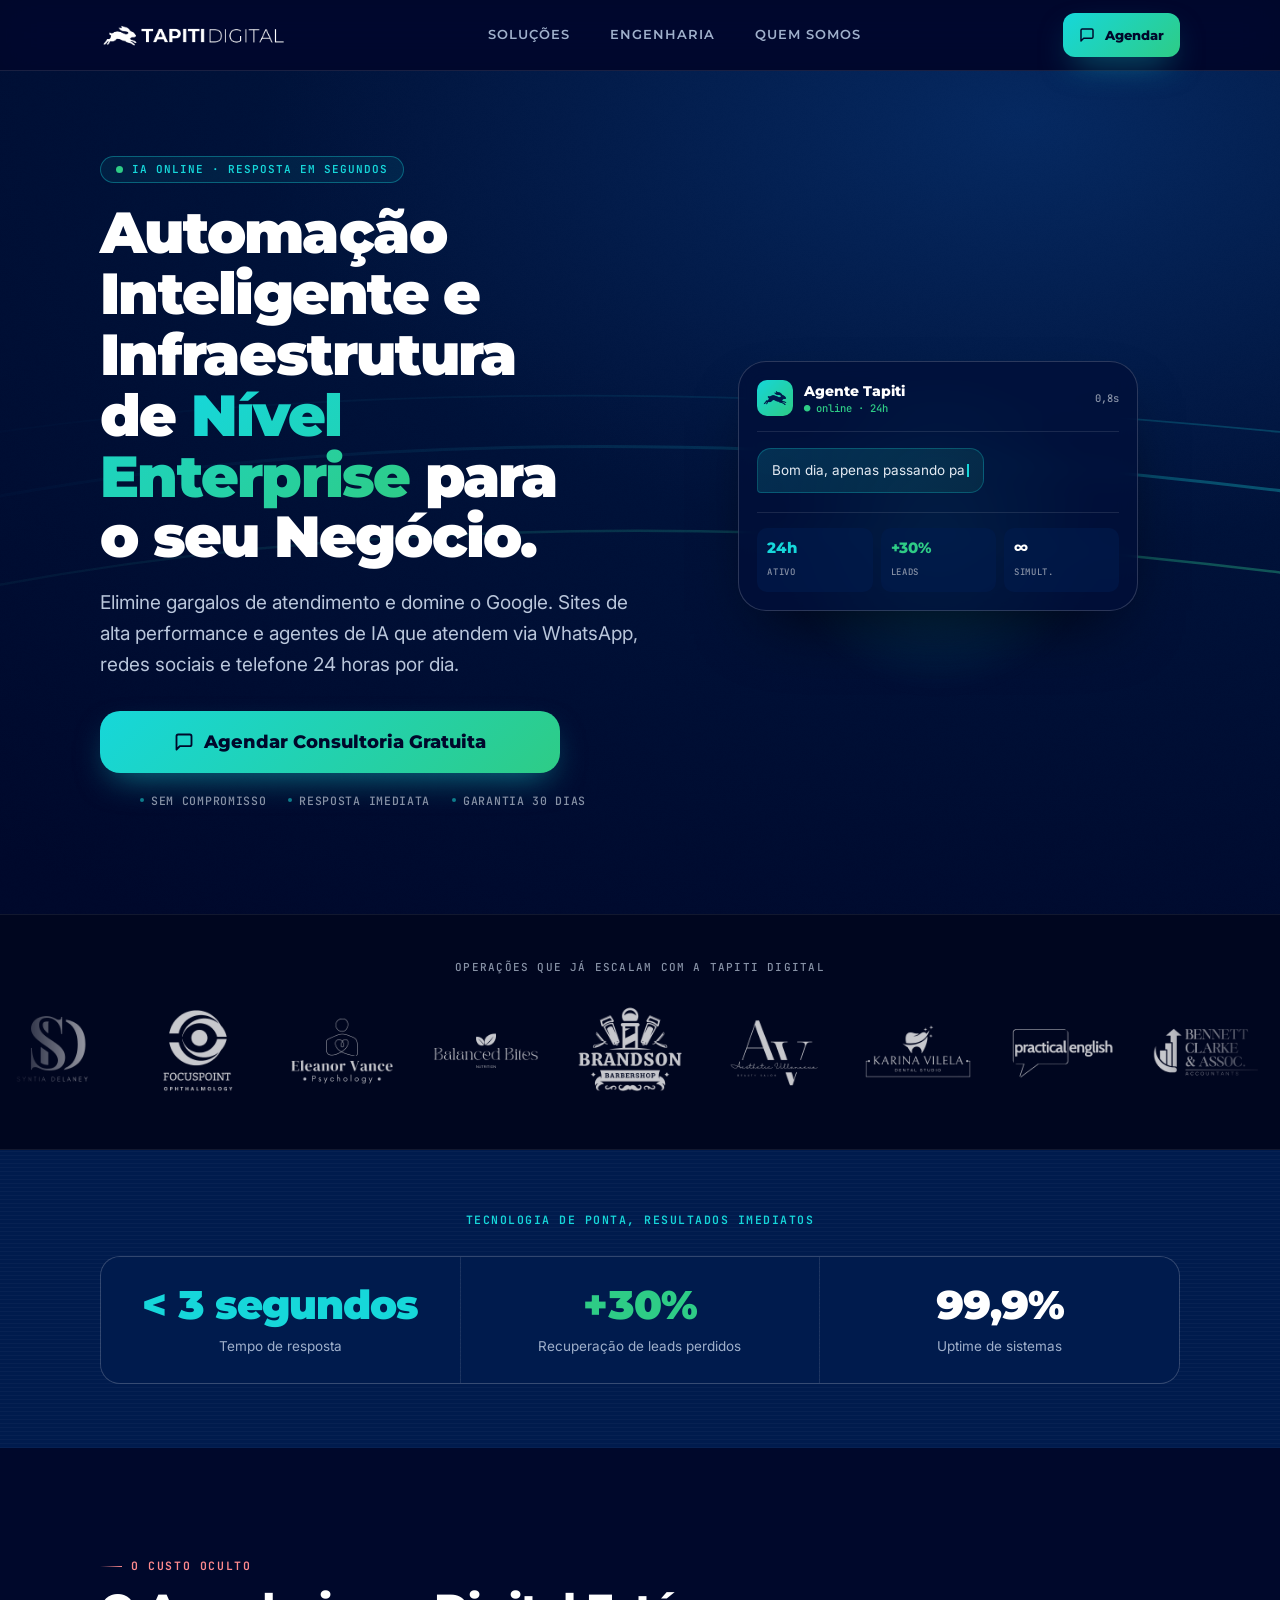
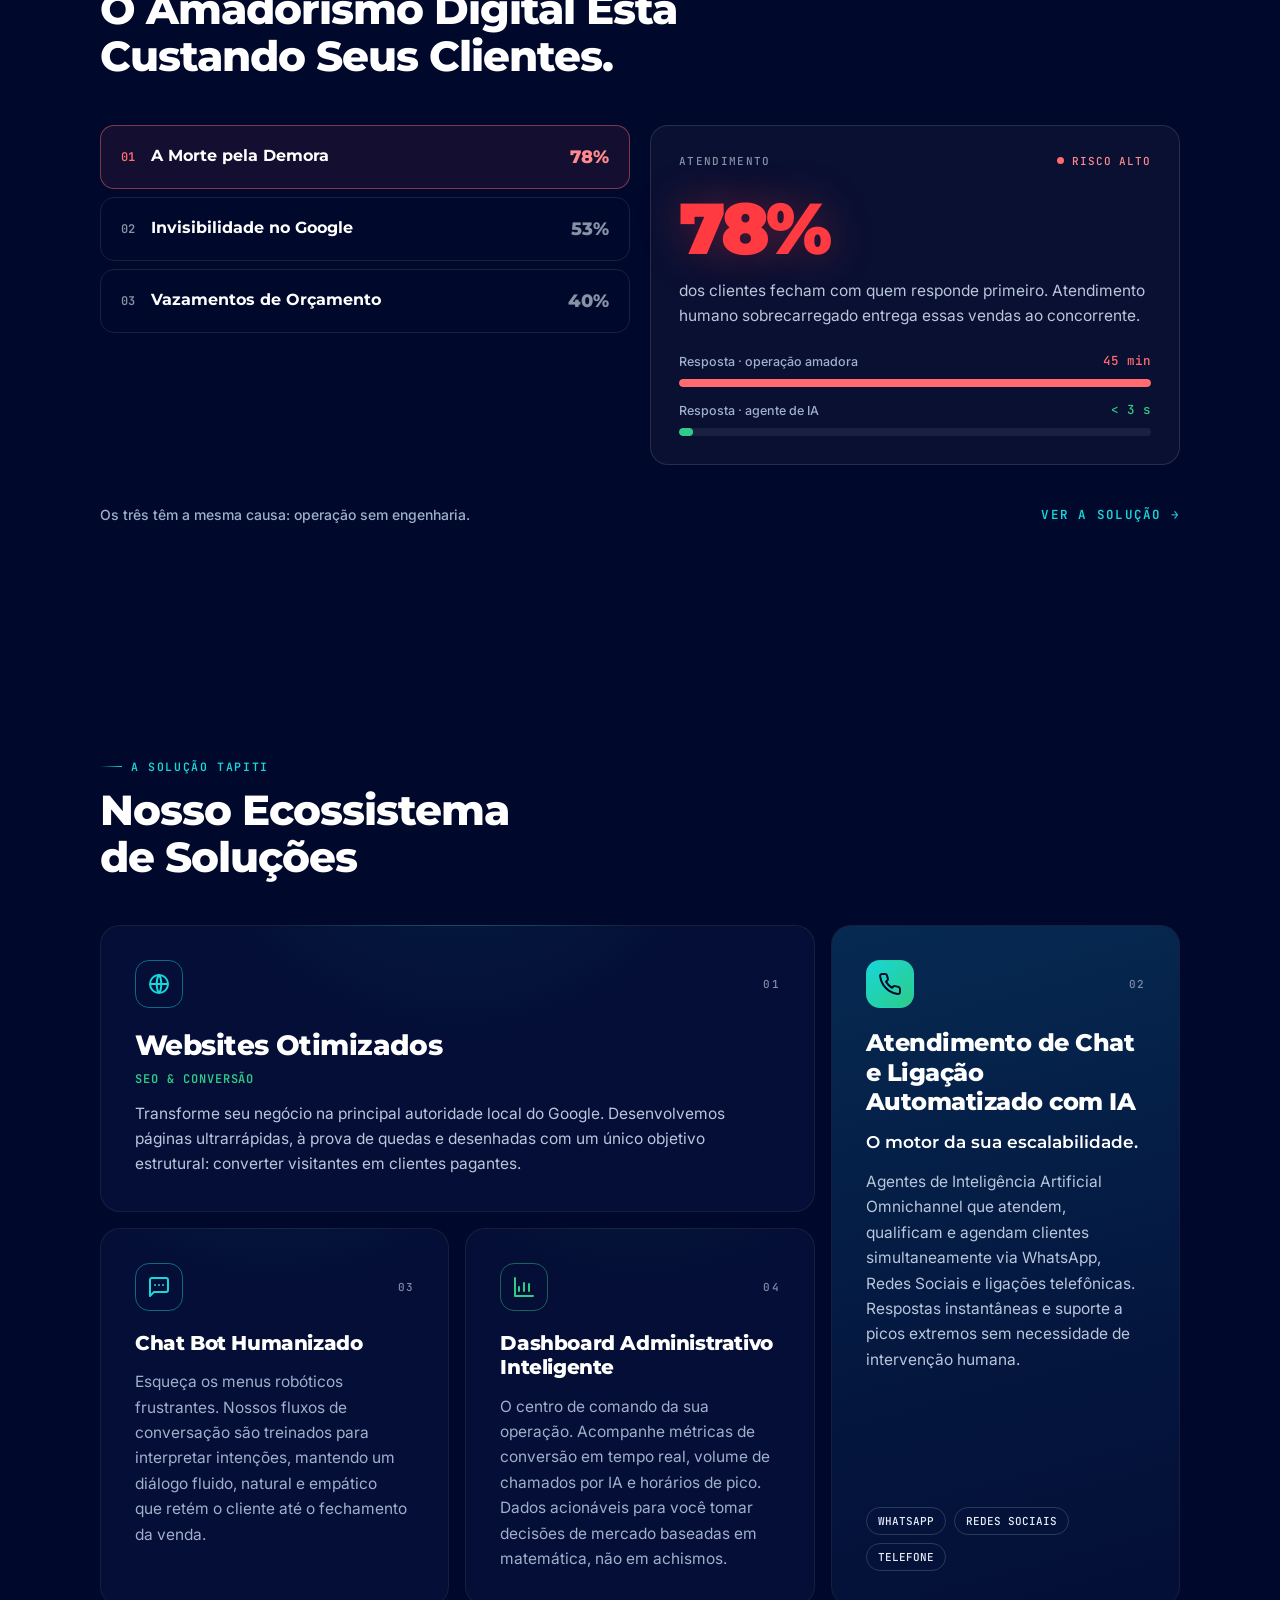
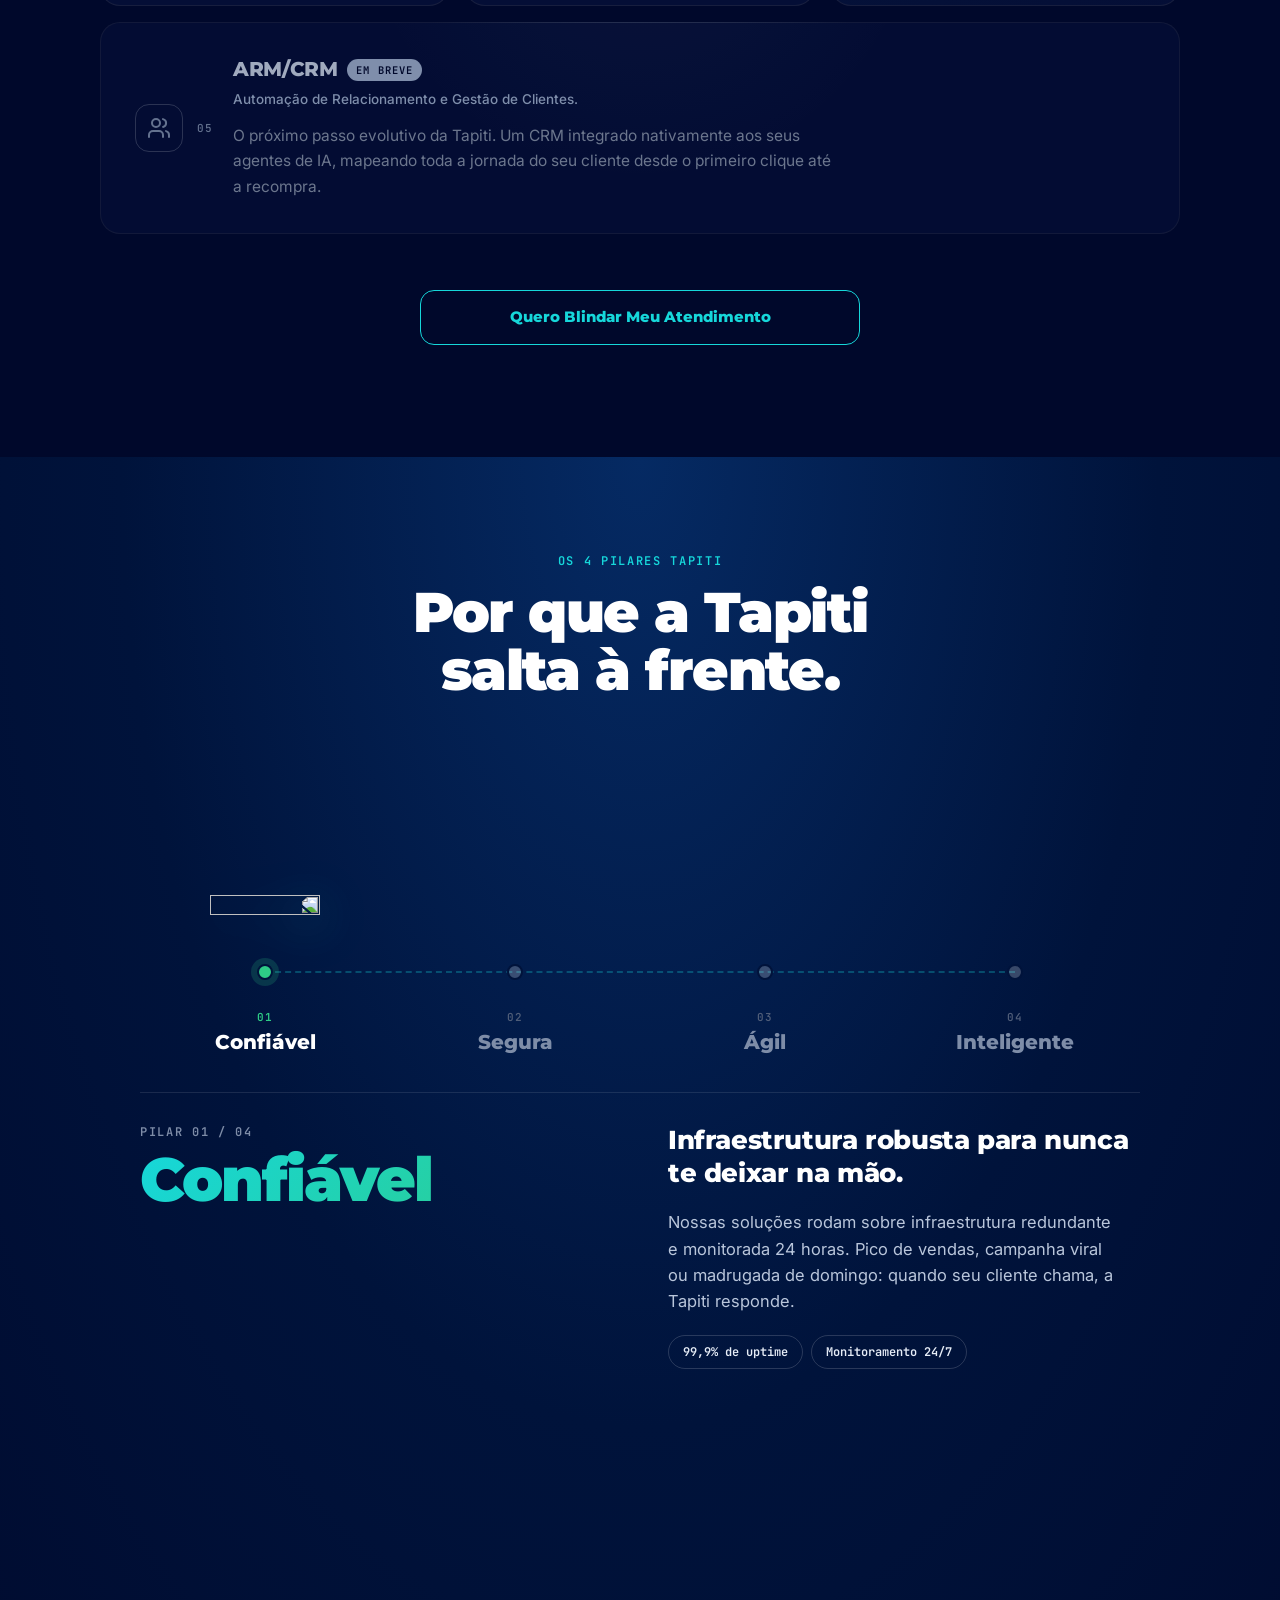
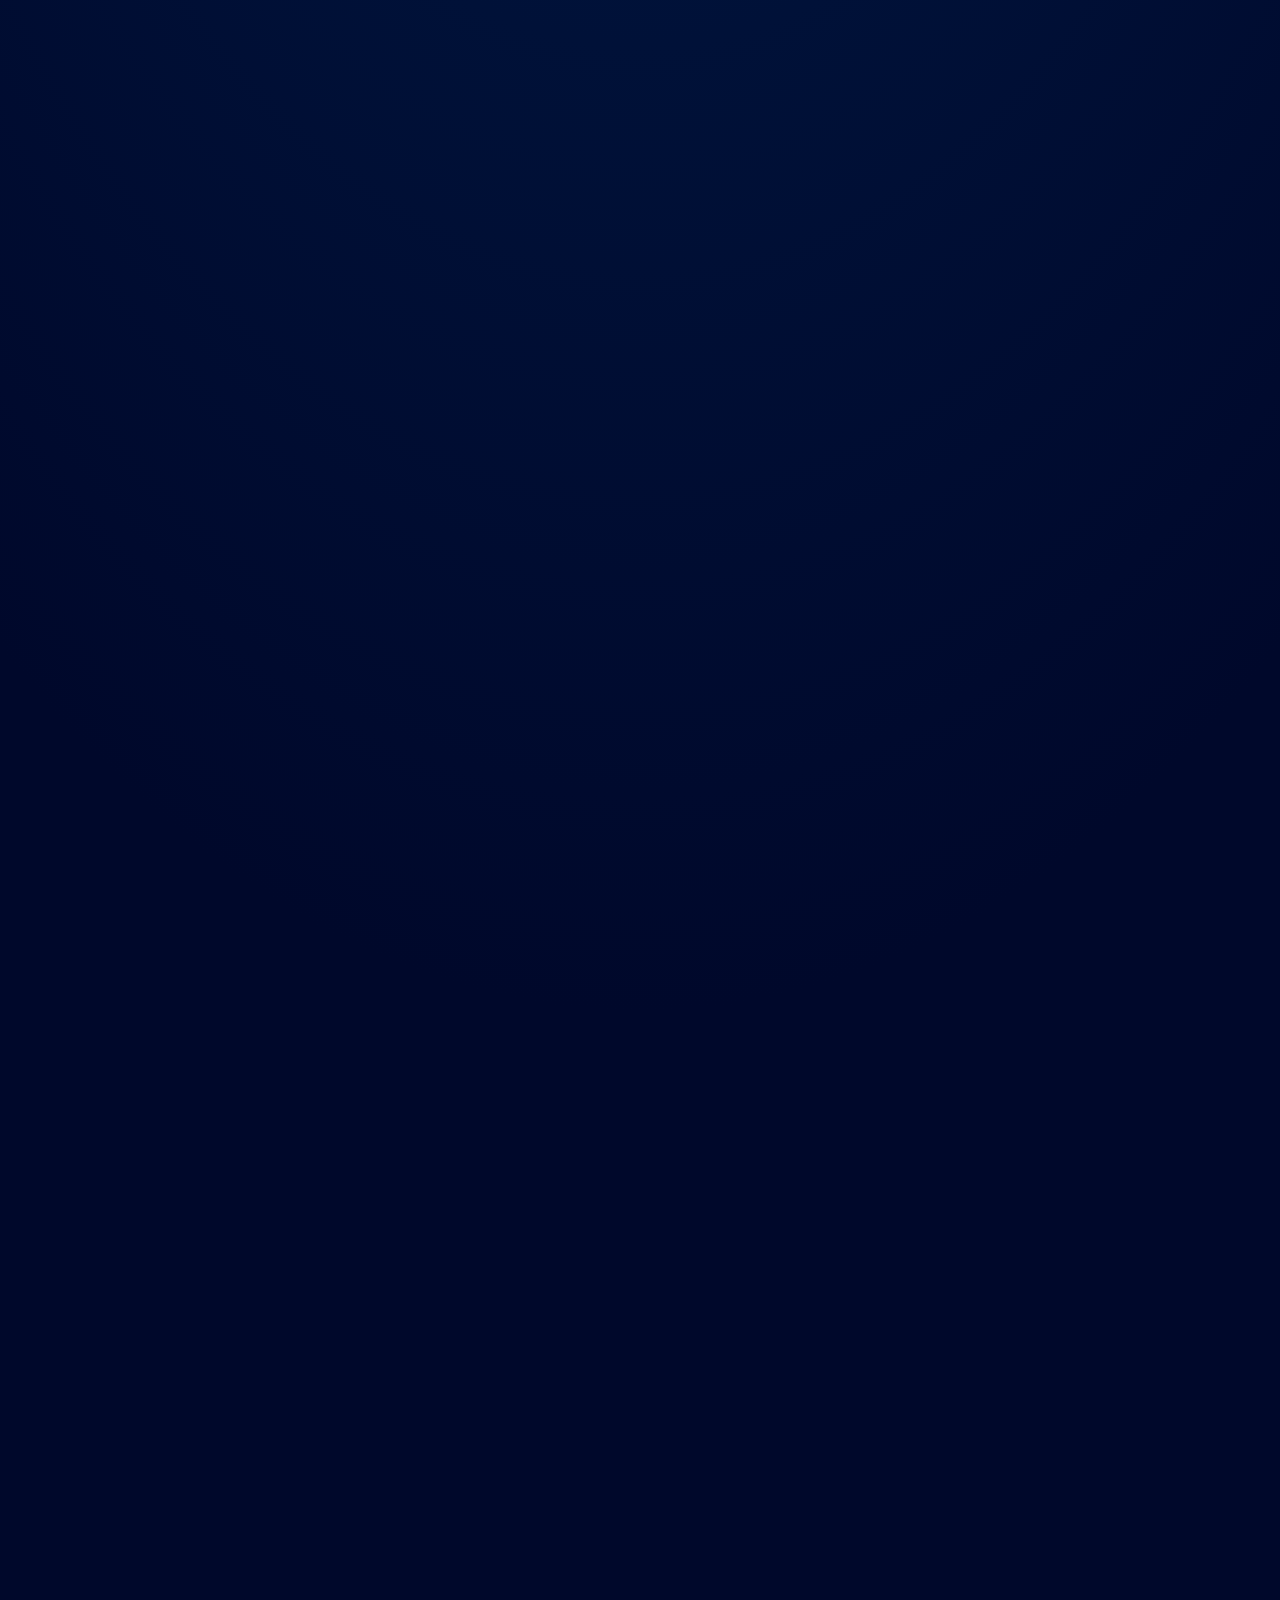
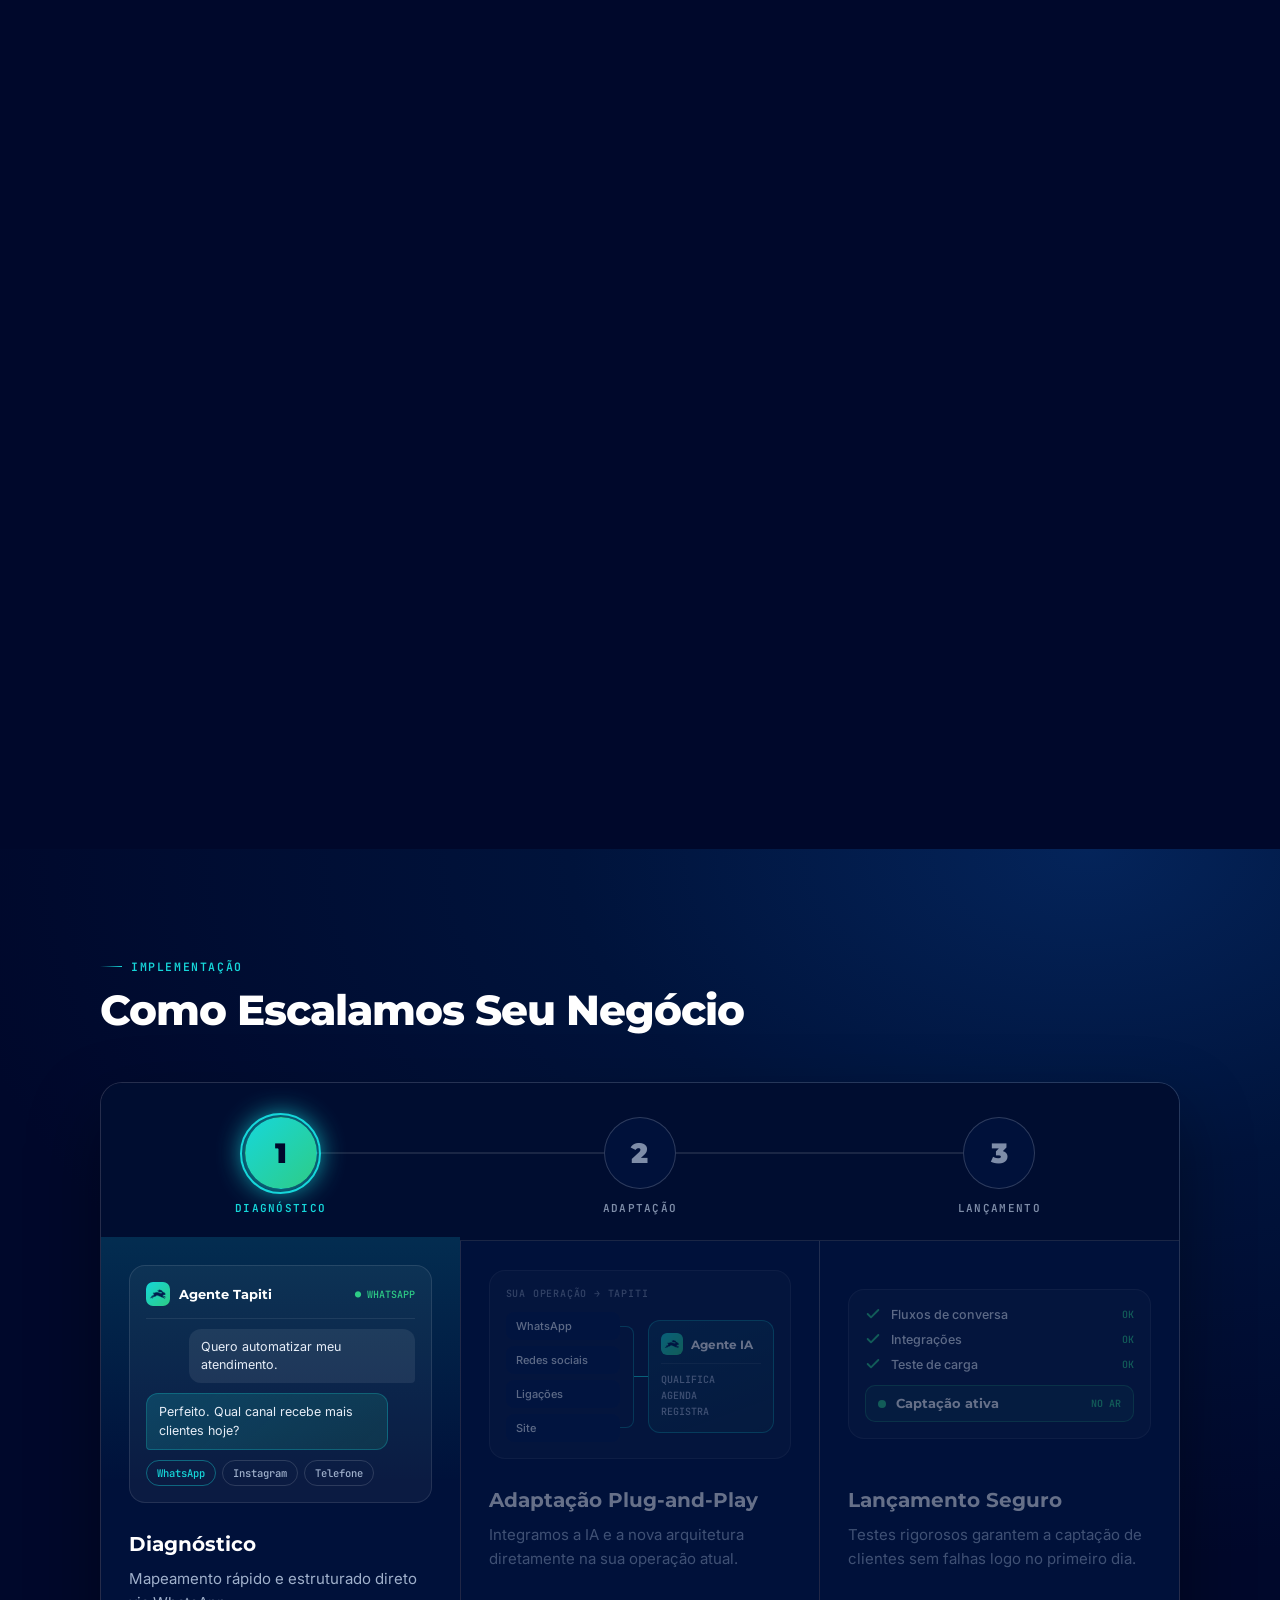
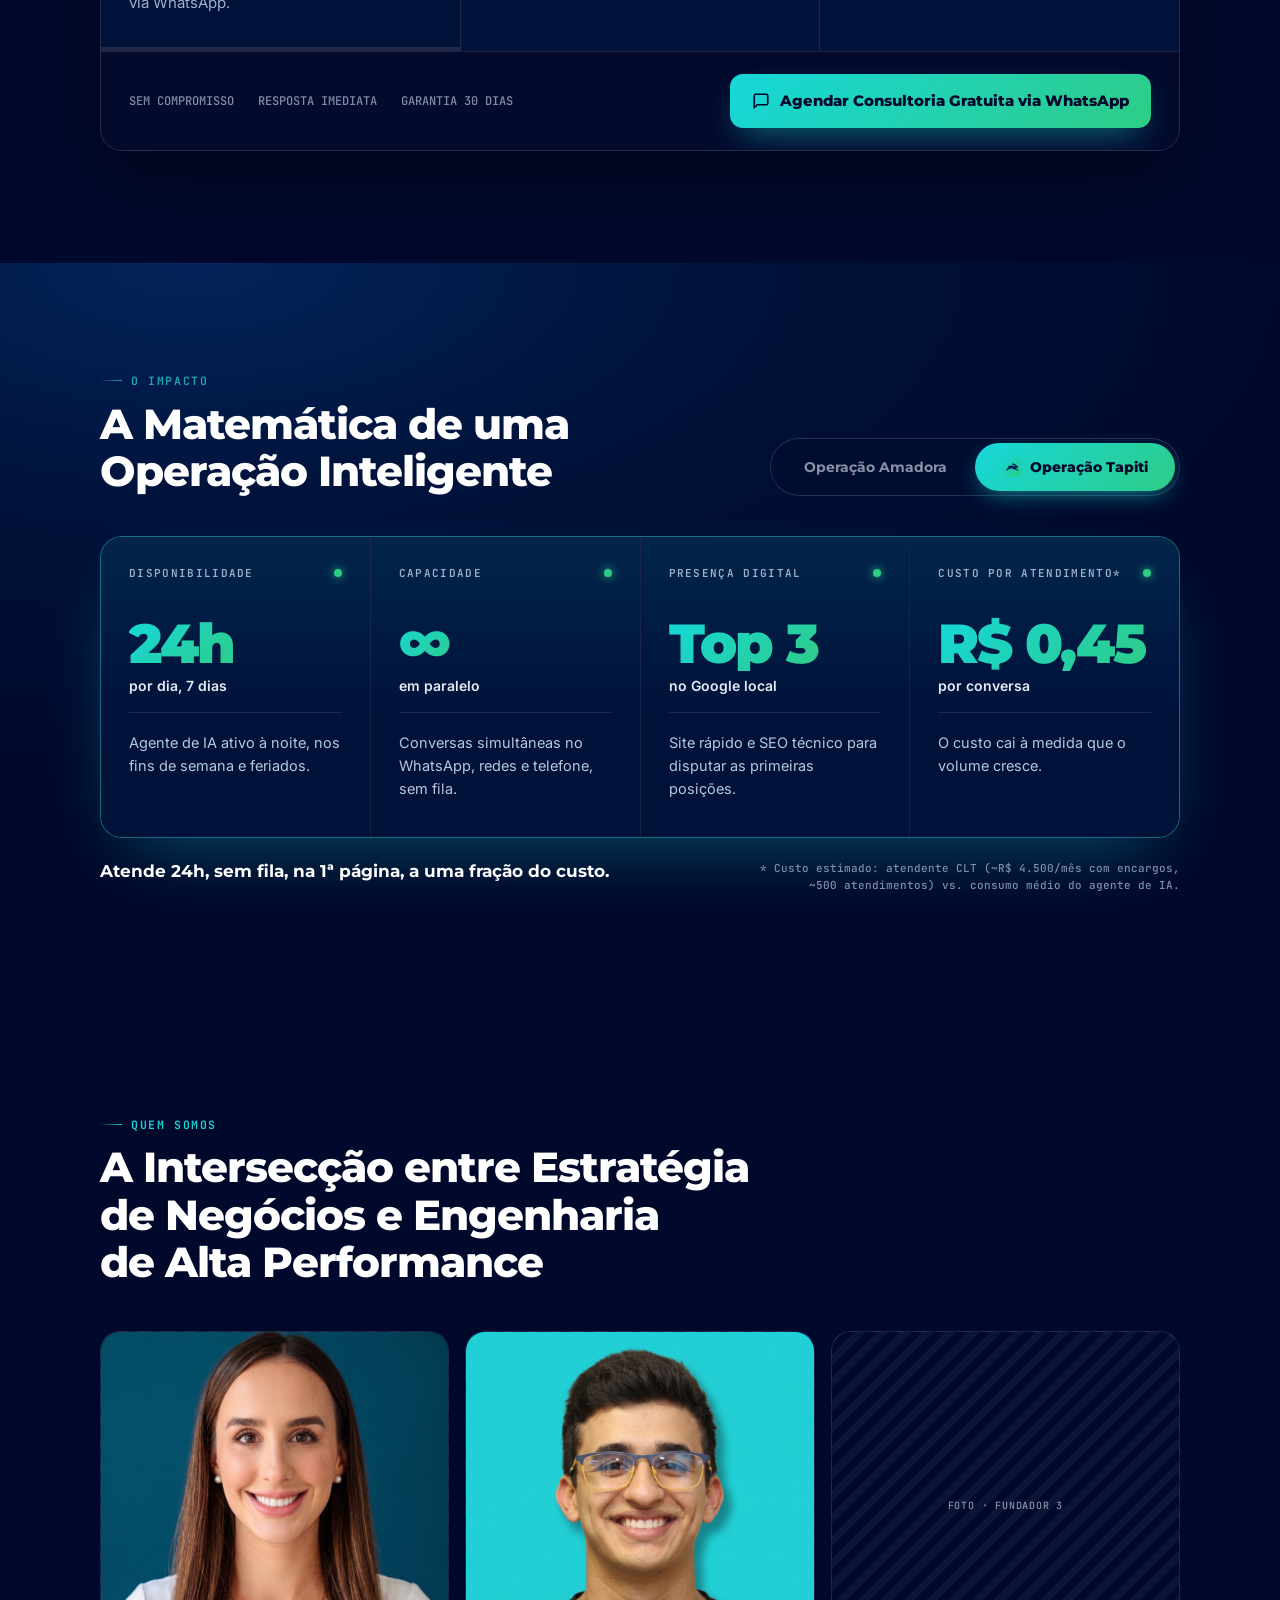
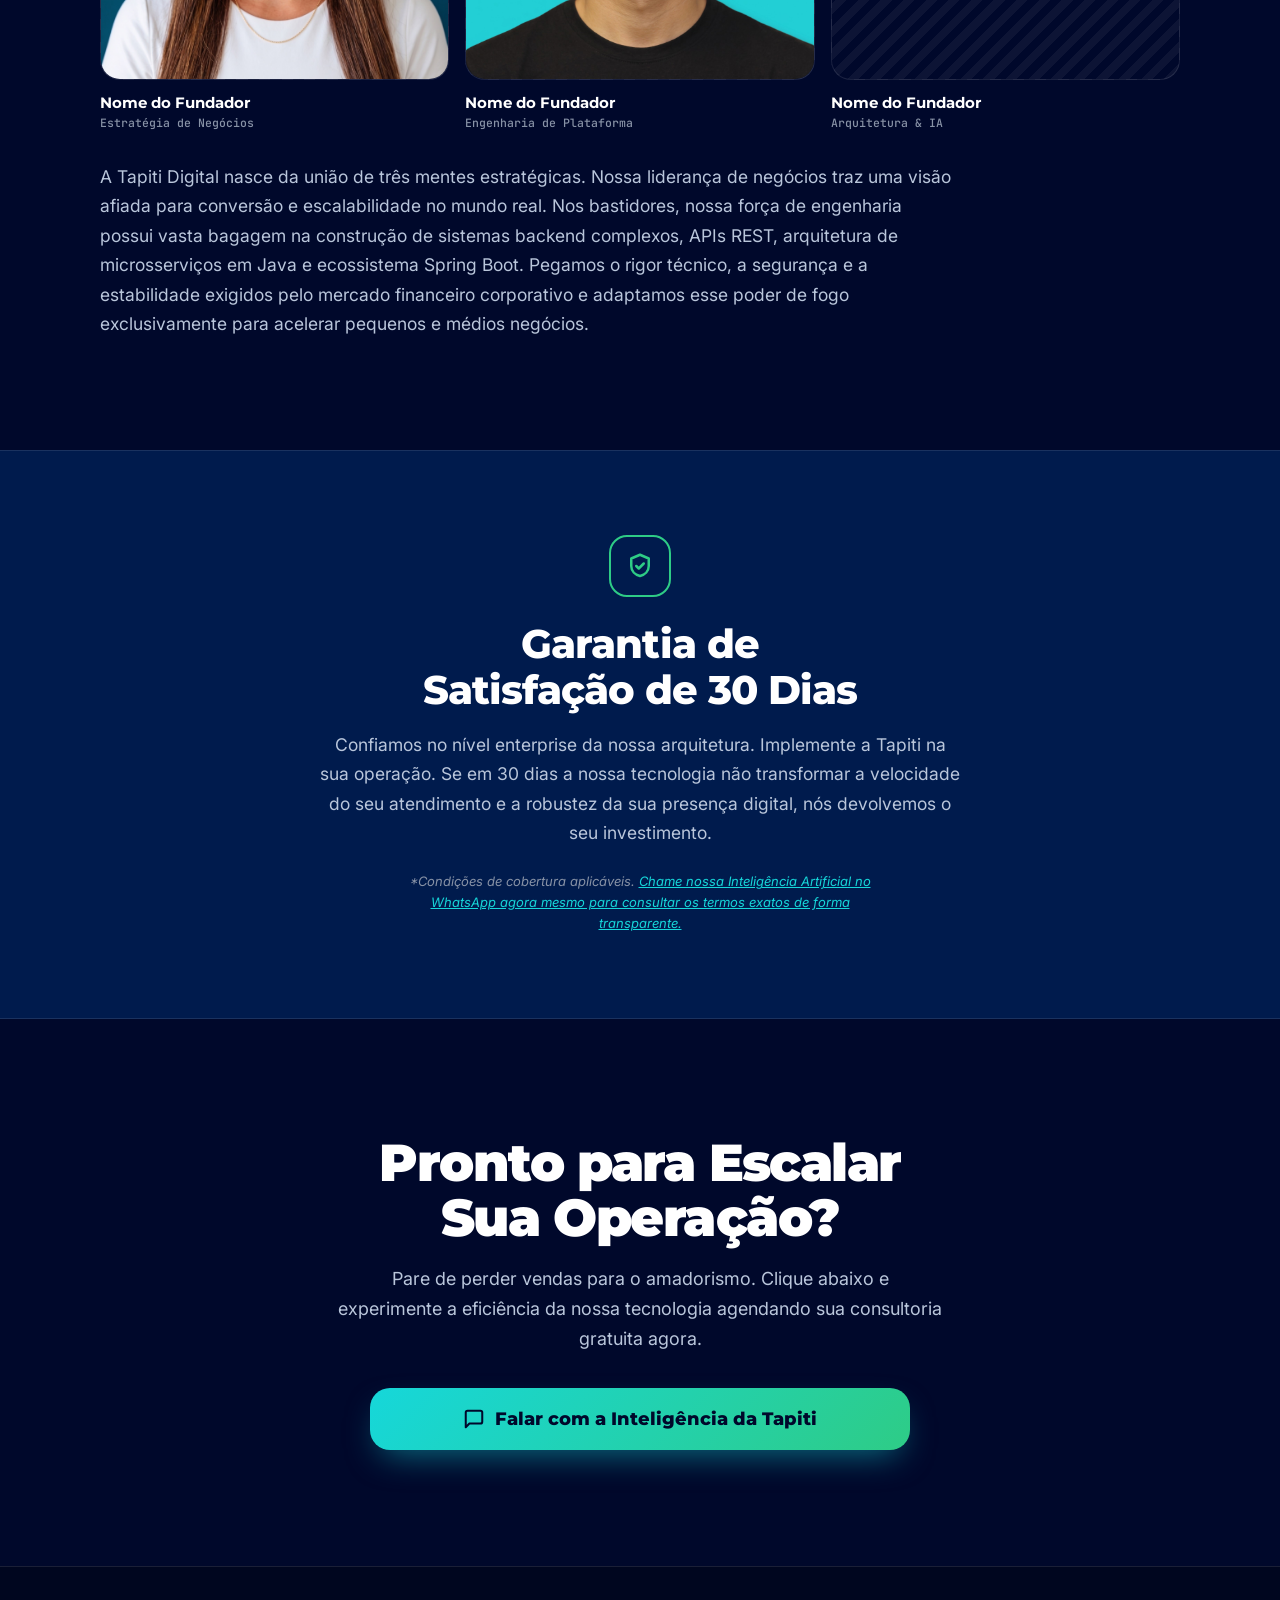
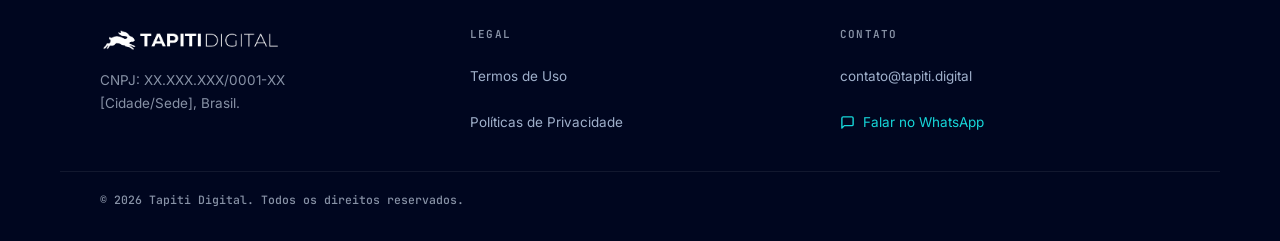
==== commit 173697ed: "chore: redesign impact section as toggle comparison and bump version to 1.0.7 Co-Authored-By: Claude" ====
--- a/index.html
+++ b/index.html
@@ -807,30 +807,97 @@
   .proc__cta{font-size:15px;padding:16px 22px}
 }
 
-/* ============ COMPARE ============ */
-.compare{display:grid;grid-template-columns:minmax(0,1fr);gap:18px;align-items:start}
-@media (min-width:860px){.compare{grid-template-columns:repeat(2,minmax(0,1fr))}}
-.compare__col{
-  border:1px solid var(--line);border-radius:var(--r-lg);
-  padding:clamp(22px,4vw,28px);background:rgba(255,255,255,.025);
-}
-.compare__col--win{
-  border-color:rgba(22,215,218,.45);
-  background:linear-gradient(160deg,rgba(22,215,218,.1),rgba(46,204,134,.055));
-  box-shadow:0 26px 60px -24px rgba(0,0,0,.6);
-}
-.compare__title{
-  display:flex;align-items:center;gap:10px;
-  font:700 15px var(--font-display);color:var(--text-4);margin-bottom:20px;
-}
-.compare__col--win .compare__title{color:var(--text-0);font-weight:800}
-.compare__title img{width:24px;height:24px;border-radius:7px}
-.cmp-row{display:flex;gap:11px;align-items:flex-start;margin-bottom:15px}
-.cmp-row:last-child{margin-bottom:0}
-.cmp-row svg{flex:none;margin-top:3px}
-.cmp-row dt{font:500 10.5px var(--font-mono);letter-spacing:.06em;color:var(--text-4);margin-bottom:2px}
-.cmp-row dd{margin:0;font-size:15px;color:var(--text-4)}
-.compare__col--win .cmp-row dd{font:700 16px var(--font-display);color:var(--text-0)}
+/* ============ IMPACTO (toggle comparison) ============ */
+.imp{background:radial-gradient(120% 60% at 20% 0%,#04245a 0%,#00133b 50%,#00082b 100%)}
+.imp__head{display:flex;flex-direction:column;gap:0}
+.imp .h2{margin-bottom:24px;max-width:22ch}
+.imp .eyebrow{margin-bottom:12px}
+
+/* switch */
+.imp__switch{position:relative;display:flex;padding:4px;border-radius:999px;background:#000d30;border:1px solid rgba(255,255,255,.14);margin-bottom:16px}
+.imp__btn{position:relative;z-index:1;flex:1;display:flex;align-items:center;justify-content:center;gap:7px;min-height:48px;background:none;border:0;cursor:pointer;
+  font:700 13.5px var(--font-display);color:#8792a6;transition:color .3s;white-space:nowrap}
+.imp__btn[data-mode="tapiti"]{font-weight:800}
+.imp__btn img{width:18px;height:18px;border-radius:5px}
+.imp__btn[aria-selected="true"][data-mode="tapiti"]{color:#00082b}
+.imp__btn[aria-selected="true"][data-mode="amadora"]{color:var(--red-text)}
+.imp__btn:focus-visible{outline:2px solid var(--cyan);outline-offset:2px;border-radius:999px}
+.imp__full{display:none}
+.imp__knob{position:absolute;top:4px;bottom:4px;left:50%;width:calc(50% - 4px);border-radius:999px;
+  background:linear-gradient(135deg,#16d7da,#2ecc86);box-shadow:0 8px 24px -8px rgba(22,215,218,.7);
+  transition:left .45s cubic-bezier(.5,0,.2,1),background .45s,box-shadow .45s}
+.imp[data-mode="amadora"] .imp__knob{left:4px;background:rgba(255,59,65,.18);box-shadow:inset 0 0 0 1px rgba(255,107,111,.5)}
+
+/* tiles */
+.imp__tiles{display:grid;grid-template-columns:repeat(2,minmax(0,1fr));gap:1px;background:rgba(255,255,255,.10);border-radius:20px;overflow:hidden;
+  border:1px solid rgba(22,215,218,.40);box-shadow:0 24px 60px -24px rgba(22,215,218,.40);transition:border-color .5s,box-shadow .5s}
+.imp[data-mode="amadora"] .imp__tiles{border-color:rgba(255,107,111,.30);box-shadow:0 24px 50px rgba(0,0,0,.35)}
+.imp__tile{position:relative;display:flex;flex-direction:column;gap:12px;background:#00113a;padding:18px 16px 20px}
+.imp__tint{position:absolute;inset:0;pointer-events:none;background:linear-gradient(180deg,rgba(22,215,218,.10),transparent 60%);transition:background .6s calc(var(--i) * 80ms)}
+.imp[data-mode="amadora"] .imp__tint{background:linear-gradient(180deg,rgba(255,59,65,.08),transparent 60%)}
+.imp__top{position:relative;display:flex;justify-content:space-between;align-items:flex-start;gap:8px;min-height:28px}
+.imp__label{font:600 10px/1.4 var(--font-mono);letter-spacing:.1em;color:#9fb0cb}
+.imp__dot{flex:none;width:7px;height:7px;margin-top:3px;border-radius:50%;background:#2ecc86;box-shadow:0 0 8px #2ecc86;
+  transition:background .4s calc(var(--i) * 80ms),box-shadow .4s calc(var(--i) * 80ms)}
+.imp[data-mode="amadora"] .imp__dot{background:#ff6b6f;box-shadow:0 0 8px #ff6b6f}
+
+.imp__val{position:relative;height:58px;container-type:inline-size}
+.imp__layer{position:absolute;left:0;right:0;bottom:0;display:flex;flex-direction:column;gap:6px;
+  transition:opacity .45s calc(var(--i) * 80ms),transform .55s cubic-bezier(.2,.7,.2,1) calc(var(--i) * 80ms)}
+.imp__layer b{font:900 min(34px,26cqi)/1 var(--font-display);letter-spacing:-.04em;white-space:nowrap}
+.imp__layer span{font:600 12.5px var(--font-body)}
+.imp__layer--t b{background:var(--grad);-webkit-background-clip:text;background-clip:text;color:transparent;-webkit-text-fill-color:transparent;width:max-content;padding-right:.04em}
+.imp__layer--t span{color:#e4ebf3}
+.imp__layer--a b{color:var(--red-loss);text-shadow:0 0 30px rgba(255,59,65,.35)}
+.imp__layer--a span{color:var(--red-text)}
+.imp__layer--a{opacity:0;transform:translateY(14px)}
+.imp[data-mode="amadora"] .imp__layer--a{opacity:1;transform:none}
+.imp[data-mode="amadora"] .imp__layer--t{opacity:0;transform:translateY(-14px)}
+.imp__rule,.imp__note{display:none}
+
+/* summary + footnote */
+.imp__sum{display:grid;margin-top:18px;min-height:52px}
+.imp__sum p{grid-area:1/1;font:700 15px/1.4 var(--font-display);transition:opacity .4s,color .4s}
+.imp__sum--t{color:#fff}
+.imp__sum--a{color:var(--red-text);opacity:0}
+.imp[data-mode="amadora"] .imp__sum--t{opacity:0}
+.imp[data-mode="amadora"] .imp__sum--a{opacity:1}
+.imp__fn{margin-top:14px;font:500 10px/1.6 var(--font-mono);color:#7e8da8}
+
+@media (min-width:861px){
+  .imp{background:radial-gradient(90% 70% at 15% 0%,#04245a 0%,#00133b 45%,#00082b 100%)}
+  .imp__head{flex-direction:row;justify-content:space-between;align-items:flex-end;gap:40px;margin-bottom:40px}
+  .imp .h2{margin:0}
+  .imp .eyebrow{margin-bottom:14px}
+  .imp__switch{flex:none;margin-bottom:0}
+  .imp__btn{flex:none;width:200px;gap:8px;font-size:14px}
+  .imp__btn img{width:20px;height:20px;border-radius:6px}
+  .imp__full{display:inline}
+  .imp__tiles{grid-template-columns:repeat(4,minmax(0,1fr));border-radius:22px;box-shadow:0 30px 80px -30px rgba(22,215,218,.40)}
+  .imp[data-mode="amadora"] .imp__tiles{box-shadow:0 30px 70px rgba(0,0,0,.35)}
+  .imp__tile{gap:18px;padding:30px 28px 32px;min-height:300px}
+  .imp__top{min-height:0;align-items:center}
+  .imp__label{font-size:11px;letter-spacing:.12em;line-height:1.2}
+  .imp__dot{width:8px;height:8px;margin-top:0;box-shadow:0 0 10px #2ecc86}
+  .imp[data-mode="amadora"] .imp__dot{box-shadow:0 0 10px #ff6b6f}
+  .imp__val{height:96px}
+  .imp__layer b{font-size:min(64px,26cqi)}
+  .imp__layer span{font-size:14px}
+  .imp__layer--a b{text-shadow:0 0 44px rgba(255,59,65,.35)}
+  .imp__layer--a{transform:translateY(18px)}
+  .imp[data-mode="amadora"] .imp__layer--t{transform:translateY(-18px)}
+  .imp__rule{display:block;position:relative;width:100%;height:1px;border:0;margin:0;background:rgba(255,255,255,.10)}
+  .imp__note{display:block;position:relative;min-height:66px}
+  .imp__note p{position:absolute;inset:0;font:400 14.5px/1.6 var(--font-body);transition:opacity .45s calc(var(--i) * 80ms)}
+  .imp__note--t{color:#b9c6db}
+  .imp__note--a{color:#9fb0cb;opacity:0}
+  .imp[data-mode="amadora"] .imp__note--t{opacity:0}
+  .imp[data-mode="amadora"] .imp__note--a{opacity:1}
+  .imp__foot{display:flex;justify-content:space-between;align-items:flex-start;gap:32px;margin-top:22px}
+  .imp__sum{margin-top:0;min-height:0;flex:none}
+  .imp__sum p{font-size:17px}
+  .imp__fn{margin-top:0;max-width:62ch;text-align:right;font-size:11px}
+}
 
 /* ============ FOUNDERS ============ */
 .founders{display:grid;grid-template-columns:repeat(2,minmax(0,1fr));gap:16px;margin-bottom:32px}
@@ -1425,30 +1492,82 @@
   <template id="pv3"><div class="pv pv--list"><div class="pv__ck"><svg width="16" height="16" viewBox="0 0 24 24" fill="none" stroke="#2ECC86" stroke-width="2.8" stroke-linecap="round" stroke-linejoin="round" aria-hidden="true"><path d="M20 6L9 17l-5-5"/></svg><span>Fluxos de conversa</span><em>OK</em></div><div class="pv__ck"><svg width="16" height="16" viewBox="0 0 24 24" fill="none" stroke="#2ECC86" stroke-width="2.8" stroke-linecap="round" stroke-linejoin="round" aria-hidden="true"><path d="M20 6L9 17l-5-5"/></svg><span>Integrações</span><em>OK</em></div><div class="pv__ck"><svg width="16" height="16" viewBox="0 0 24 24" fill="none" stroke="#2ECC86" stroke-width="2.8" stroke-linecap="round" stroke-linejoin="round" aria-hidden="true"><path d="M20 6L9 17l-5-5"/></svg><span>Teste de carga</span><em>OK</em></div><div class="pv__live"><s></s><b>Captação ativa</b><em>NO AR</em></div></div></template>
 </section>
 
-<!-- ANTES x DEPOIS -->
-<section class="section" aria-labelledby="impacto-h">
+<!-- IMPACTO -->
+<section class="section imp" id="impacto" data-mode="tapiti" aria-labelledby="impacto-h">
   <div class="shell">
-    <p class="eyebrow is-muted">O impacto</p>
-    <h2 class="h2" id="impacto-h" style="max-width:22ch">A Matemática de uma Operação Inteligente</h2>
-    <div class="compare">
-      <div class="compare__col reveal">
-        <div class="compare__title">Operação Amadora</div>
-        <dl style="margin:0">
-          <div class="cmp-row"><svg width="18" height="18" viewBox="0 0 24 24" fill="none" stroke="#E5484D" stroke-width="2.4" stroke-linecap="round" aria-hidden="true"><path d="M18 6L6 18M6 6l12 12"/></svg><div><dt>DISPONIBILIDADE</dt><dd>8h/dia</dd></div></div>
-          <div class="cmp-row"><svg width="18" height="18" viewBox="0 0 24 24" fill="none" stroke="#E5484D" stroke-width="2.4" stroke-linecap="round" aria-hidden="true"><path d="M18 6L6 18M6 6l12 12"/></svg><div><dt>TEMPO DE RESPOSTA</dt><dd>45 minutos</dd></div></div>
-          <div class="cmp-row"><svg width="18" height="18" viewBox="0 0 24 24" fill="none" stroke="#E5484D" stroke-width="2.4" stroke-linecap="round" aria-hidden="true"><path d="M18 6L6 18M6 6l12 12"/></svg><div><dt>CAPACIDADE</dt><dd>1 cliente por vez</dd></div></div>
-          <div class="cmp-row"><svg width="18" height="18" viewBox="0 0 24 24" fill="none" stroke="#E5484D" stroke-width="2.4" stroke-linecap="round" aria-hidden="true"><path d="M18 6L6 18M6 6l12 12"/></svg><div><dt>PRESENÇA DIGITAL</dt><dd>Invisível no Google</dd></div></div>
-        </dl>
-      </div>
-      <div class="compare__col compare__col--win reveal">
-        <div class="compare__title"><img src="assets/appicon-cyan.png" alt="" aria-hidden="true">Operação Tapiti Digital</div>
-        <dl style="margin:0">
-          <div class="cmp-row"><svg width="18" height="18" viewBox="0 0 24 24" fill="none" stroke="#2ECC86" stroke-width="2.6" stroke-linecap="round" stroke-linejoin="round" aria-hidden="true"><path d="M20 6L9 17l-5-5"/></svg><div><dt>DISPONIBILIDADE</dt><dd>24h/dia (IA)</dd></div></div>
-          <div class="cmp-row"><svg width="18" height="18" viewBox="0 0 24 24" fill="none" stroke="#2ECC86" stroke-width="2.6" stroke-linecap="round" stroke-linejoin="round" aria-hidden="true"><path d="M20 6L9 17l-5-5"/></svg><div><dt>TEMPO DE RESPOSTA</dt><dd>Instantâneo</dd></div></div>
-          <div class="cmp-row"><svg width="18" height="18" viewBox="0 0 24 24" fill="none" stroke="#2ECC86" stroke-width="2.6" stroke-linecap="round" stroke-linejoin="round" aria-hidden="true"><path d="M20 6L9 17l-5-5"/></svg><div><dt>CAPACIDADE</dt><dd>Simultâneo e Ilimitado</dd></div></div>
-          <div class="cmp-row"><svg width="18" height="18" viewBox="0 0 24 24" fill="none" stroke="#2ECC86" stroke-width="2.6" stroke-linecap="round" stroke-linejoin="round" aria-hidden="true"><path d="M20 6L9 17l-5-5"/></svg><div><dt>PRESENÇA DIGITAL</dt><dd>Ranqueamento de Topo</dd></div></div>
-        </dl>
-      </div>
+    <div class="imp__head reveal">
+      <div>
+        <p class="eyebrow is-muted">O impacto</p>
+        <h2 class="h2" id="impacto-h">A Matemática de uma Operação Inteligente</h2>
+      </div>
+      <div class="imp__switch" role="tablist" aria-label="Comparar operações">
+        <span class="imp__knob" aria-hidden="true"></span>
+        <button type="button" class="imp__btn" role="tab" id="imp-tab-amadora" data-mode="amadora" aria-selected="false" tabindex="-1"><span><span class="imp__full">Operação </span>Amadora</span></button>
+        <button type="button" class="imp__btn" role="tab" id="imp-tab-tapiti" data-mode="tapiti" aria-selected="true"><img src="assets/appicon-cyan.png" alt="" aria-hidden="true"><span><span class="imp__full">Operação </span>Tapiti</span></button>
+      </div>
+    </div>
+
+    <div class="imp__tiles reveal" aria-live="polite">
+      <div class="imp__tile" style="--i:0">
+        <span class="imp__tint" aria-hidden="true"></span>
+        <div class="imp__top"><span class="imp__label">DISPONIBILIDADE</span><i class="imp__dot" aria-hidden="true"></i></div>
+        <div class="imp__val">
+          <div class="imp__layer imp__layer--t"><b>24h</b><span>por dia, 7 dias</span></div>
+          <div class="imp__layer imp__layer--a" aria-hidden="true"><b>8h</b><span>por dia</span></div>
+        </div>
+        <hr class="imp__rule">
+        <div class="imp__note">
+          <p class="imp__note--t">Agente de IA ativo à noite, nos fins de semana e feriados.</p>
+          <p class="imp__note--a" aria-hidden="true">Horário comercial. Fora dele, o cliente espera ou procura o concorrente.</p>
+        </div>
+      </div>
+      <div class="imp__tile" style="--i:1">
+        <span class="imp__tint" aria-hidden="true"></span>
+        <div class="imp__top"><span class="imp__label">CAPACIDADE</span><i class="imp__dot" aria-hidden="true"></i></div>
+        <div class="imp__val">
+          <div class="imp__layer imp__layer--t"><b>∞</b><span>em paralelo</span></div>
+          <div class="imp__layer imp__layer--a" aria-hidden="true"><b>1</b><span>cliente por vez</span></div>
+        </div>
+        <hr class="imp__rule">
+        <div class="imp__note">
+          <p class="imp__note--t">Conversas simultâneas no WhatsApp, redes e telefone, sem fila.</p>
+          <p class="imp__note--a" aria-hidden="true">Cada atendente conversa com uma pessoa. O resto entra na fila.</p>
+        </div>
+      </div>
+      <div class="imp__tile" style="--i:2">
+        <span class="imp__tint" aria-hidden="true"></span>
+        <div class="imp__top"><span class="imp__label">PRESENÇA DIGITAL</span><i class="imp__dot" aria-hidden="true"></i></div>
+        <div class="imp__val">
+          <div class="imp__layer imp__layer--t"><b>Top 3</b><span>no Google local</span></div>
+          <div class="imp__layer imp__layer--a" aria-hidden="true"><b>Pág. 3+</b><span>no Google</span></div>
+        </div>
+        <hr class="imp__rule">
+        <div class="imp__note">
+          <p class="imp__note--t">Site rápido e SEO técnico para disputar as primeiras posições.</p>
+          <p class="imp__note--a" aria-hidden="true">Quem busca pelo seu serviço não encontra a sua empresa.</p>
+        </div>
+      </div>
+      <div class="imp__tile" style="--i:3">
+        <span class="imp__tint" aria-hidden="true"></span>
+        <div class="imp__top"><span class="imp__label">CUSTO POR ATENDIMENTO*</span><i class="imp__dot" aria-hidden="true"></i></div>
+        <div class="imp__val">
+          <div class="imp__layer imp__layer--t"><b>R$ 0,45</b><span>por conversa</span></div>
+          <div class="imp__layer imp__layer--a" aria-hidden="true"><b>R$ 9</b><span>por conversa</span></div>
+        </div>
+        <hr class="imp__rule">
+        <div class="imp__note">
+          <p class="imp__note--t">O custo cai à medida que o volume cresce.</p>
+          <p class="imp__note--a" aria-hidden="true">Salário, encargos e horas ociosas divididos pelo volume real.</p>
+        </div>
+      </div>
+    </div>
+
+    <div class="imp__foot reveal">
+      <div class="imp__sum" aria-live="polite">
+        <p class="imp__sum--t">Atende 24h, sem fila, na 1ª página, a uma fração do custo.</p>
+        <p class="imp__sum--a" aria-hidden="true">Fecha às 18h, atende um por vez e não aparece no Google.</p>
+      </div>
+      <p class="imp__fn">* Custo estimado: atendente CLT (~R$ 4.500/mês com encargos, ~500 atendimentos) vs. consumo médio do agente de IA.</p>
     </div>
   </div>
 </section>
@@ -1863,6 +1982,38 @@
     }
   }
 
+  // Impacto: Amadora <-> Tapiti toggle. State lives in data-mode on the section; CSS does the rest.
+  var imp = byId('impacto');
+  if (imp) {
+    var impTabs = [].slice.call(imp.querySelectorAll('.imp__btn'));
+    var impSet = function(mode, focus){
+      if (imp.getAttribute('data-mode') === mode) return;
+      imp.setAttribute('data-mode', mode);
+      impTabs.forEach(function(b){
+        var on = b.getAttribute('data-mode') === mode;
+        b.setAttribute('aria-selected', on ? 'true' : 'false');
+        b.tabIndex = on ? 0 : -1;
+        if (on && focus) b.focus();
+      });
+      // announce the change: swap which layer is hidden from assistive tech
+      [].forEach.call(imp.querySelectorAll('.imp__layer--t,.imp__note--t,.imp__sum--t'), function(el){
+        el.setAttribute('aria-hidden', mode === 'tapiti' ? 'false' : 'true');
+      });
+      [].forEach.call(imp.querySelectorAll('.imp__layer--a,.imp__note--a,.imp__sum--a'), function(el){
+        el.setAttribute('aria-hidden', mode === 'amadora' ? 'false' : 'true');
+      });
+    };
+    impTabs.forEach(function(b){
+      b.addEventListener('click', function(){ impSet(b.getAttribute('data-mode')); });
+      b.addEventListener('keydown', function(e){
+        if (e.key === 'ArrowLeft' || e.key === 'ArrowRight' || e.key === 'Home' || e.key === 'End') {
+          e.preventDefault();
+          impSet(e.key === 'ArrowLeft' || e.key === 'Home' ? 'amadora' : 'tapiti', true);
+        }
+      });
+    });
+  }
+
   var ticking = false;
   function onFrame(){
     ticking = false;
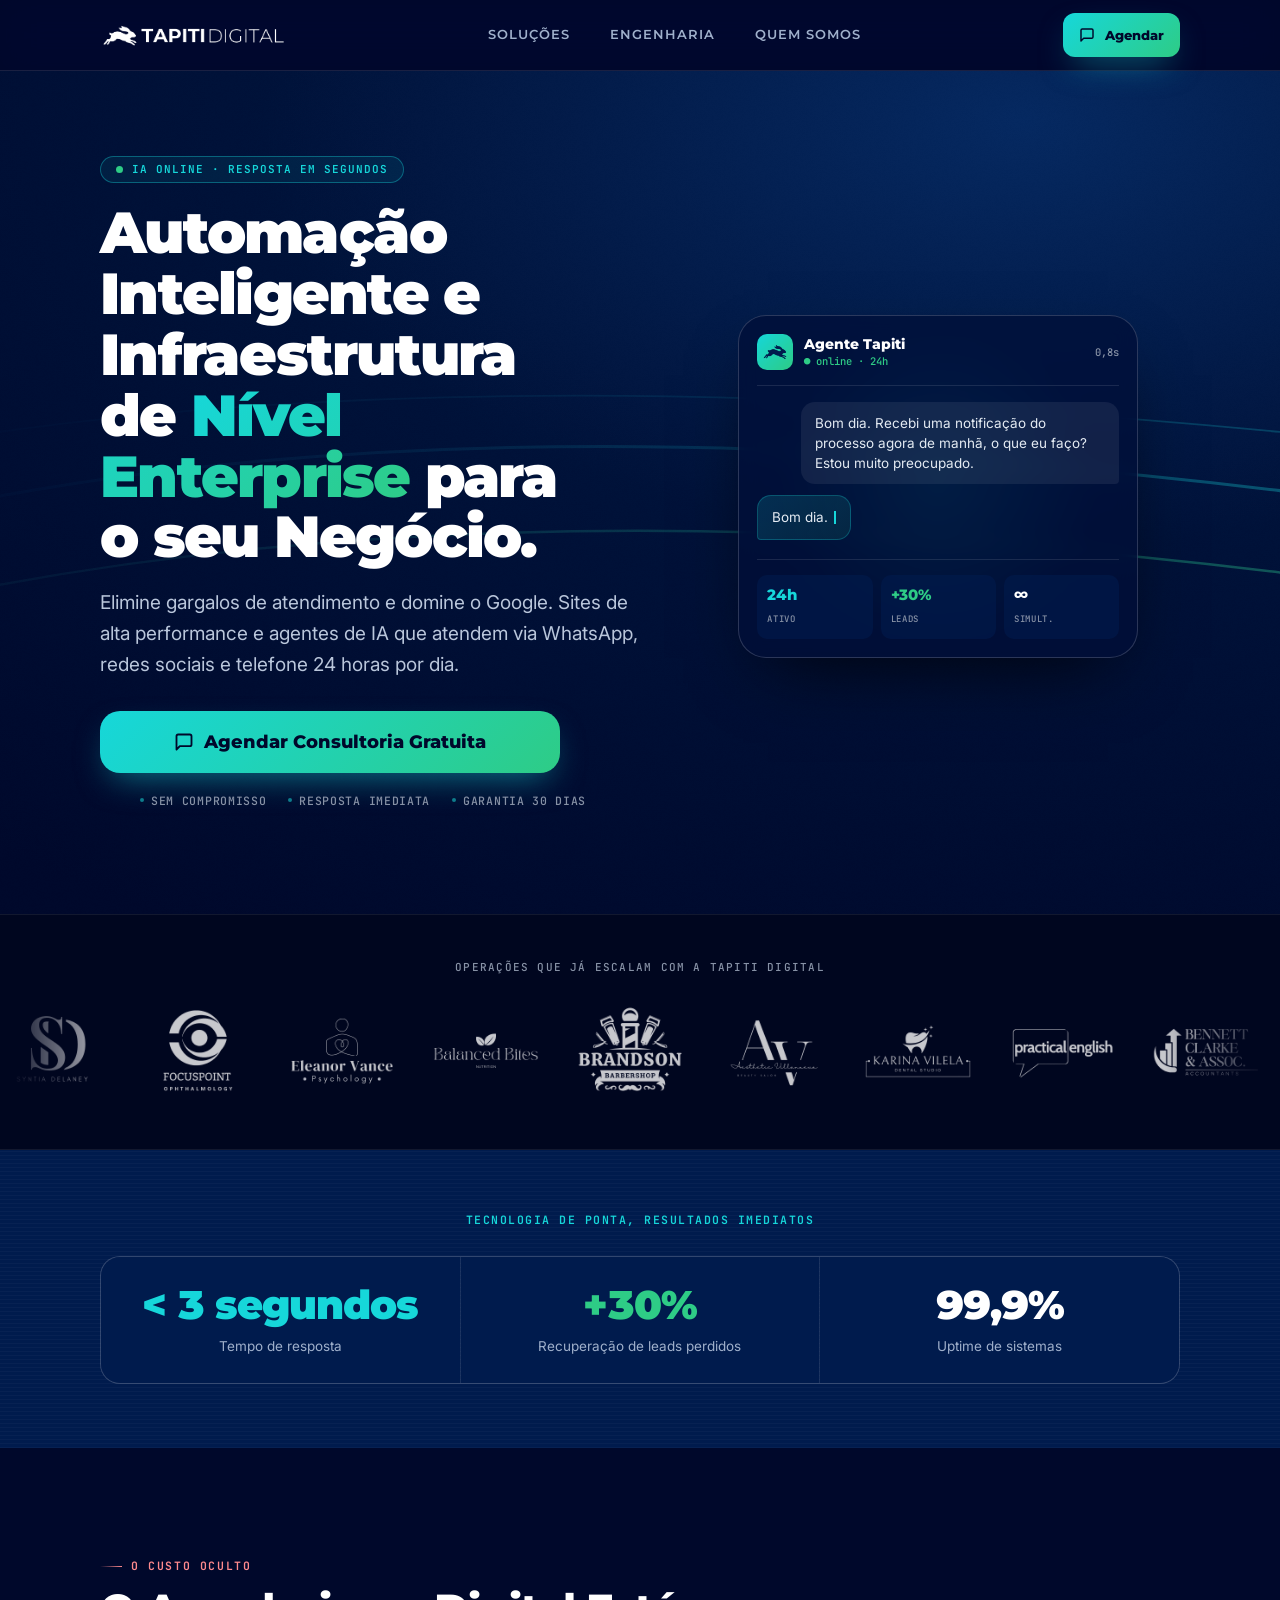
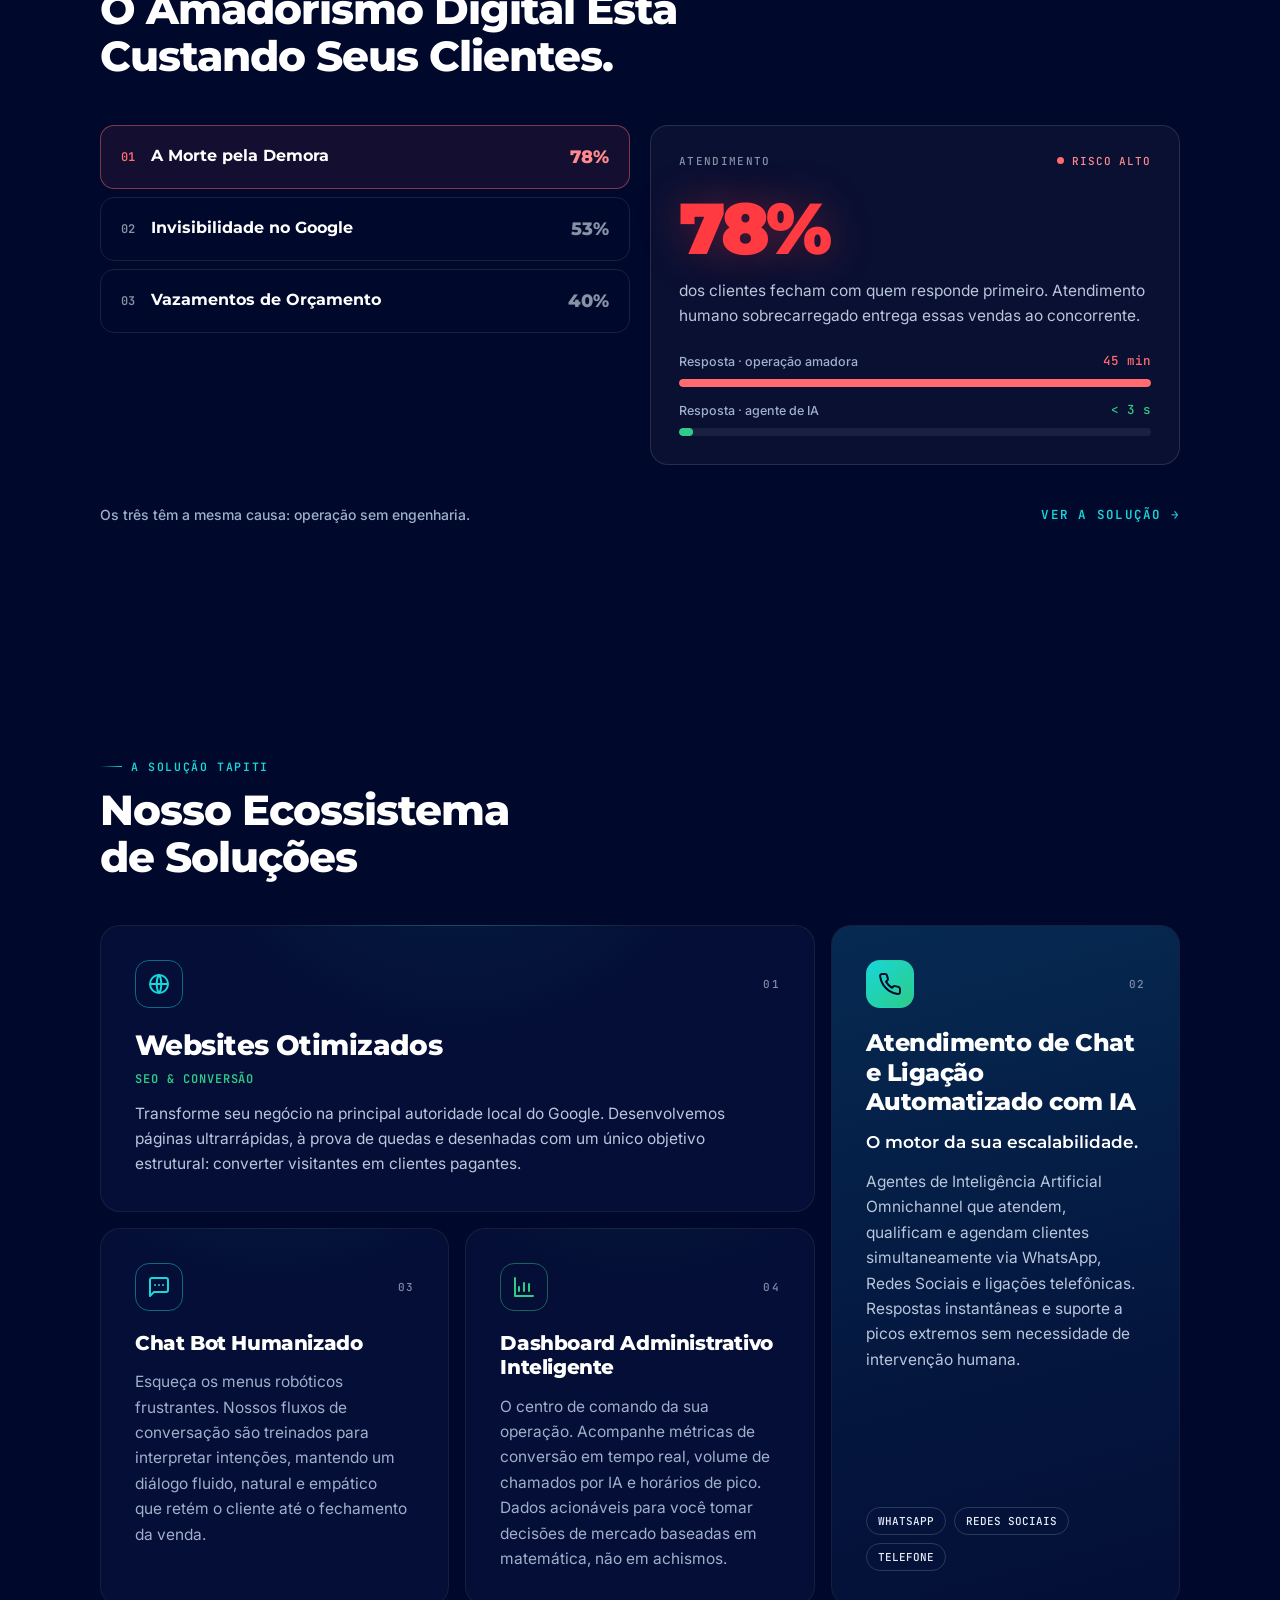
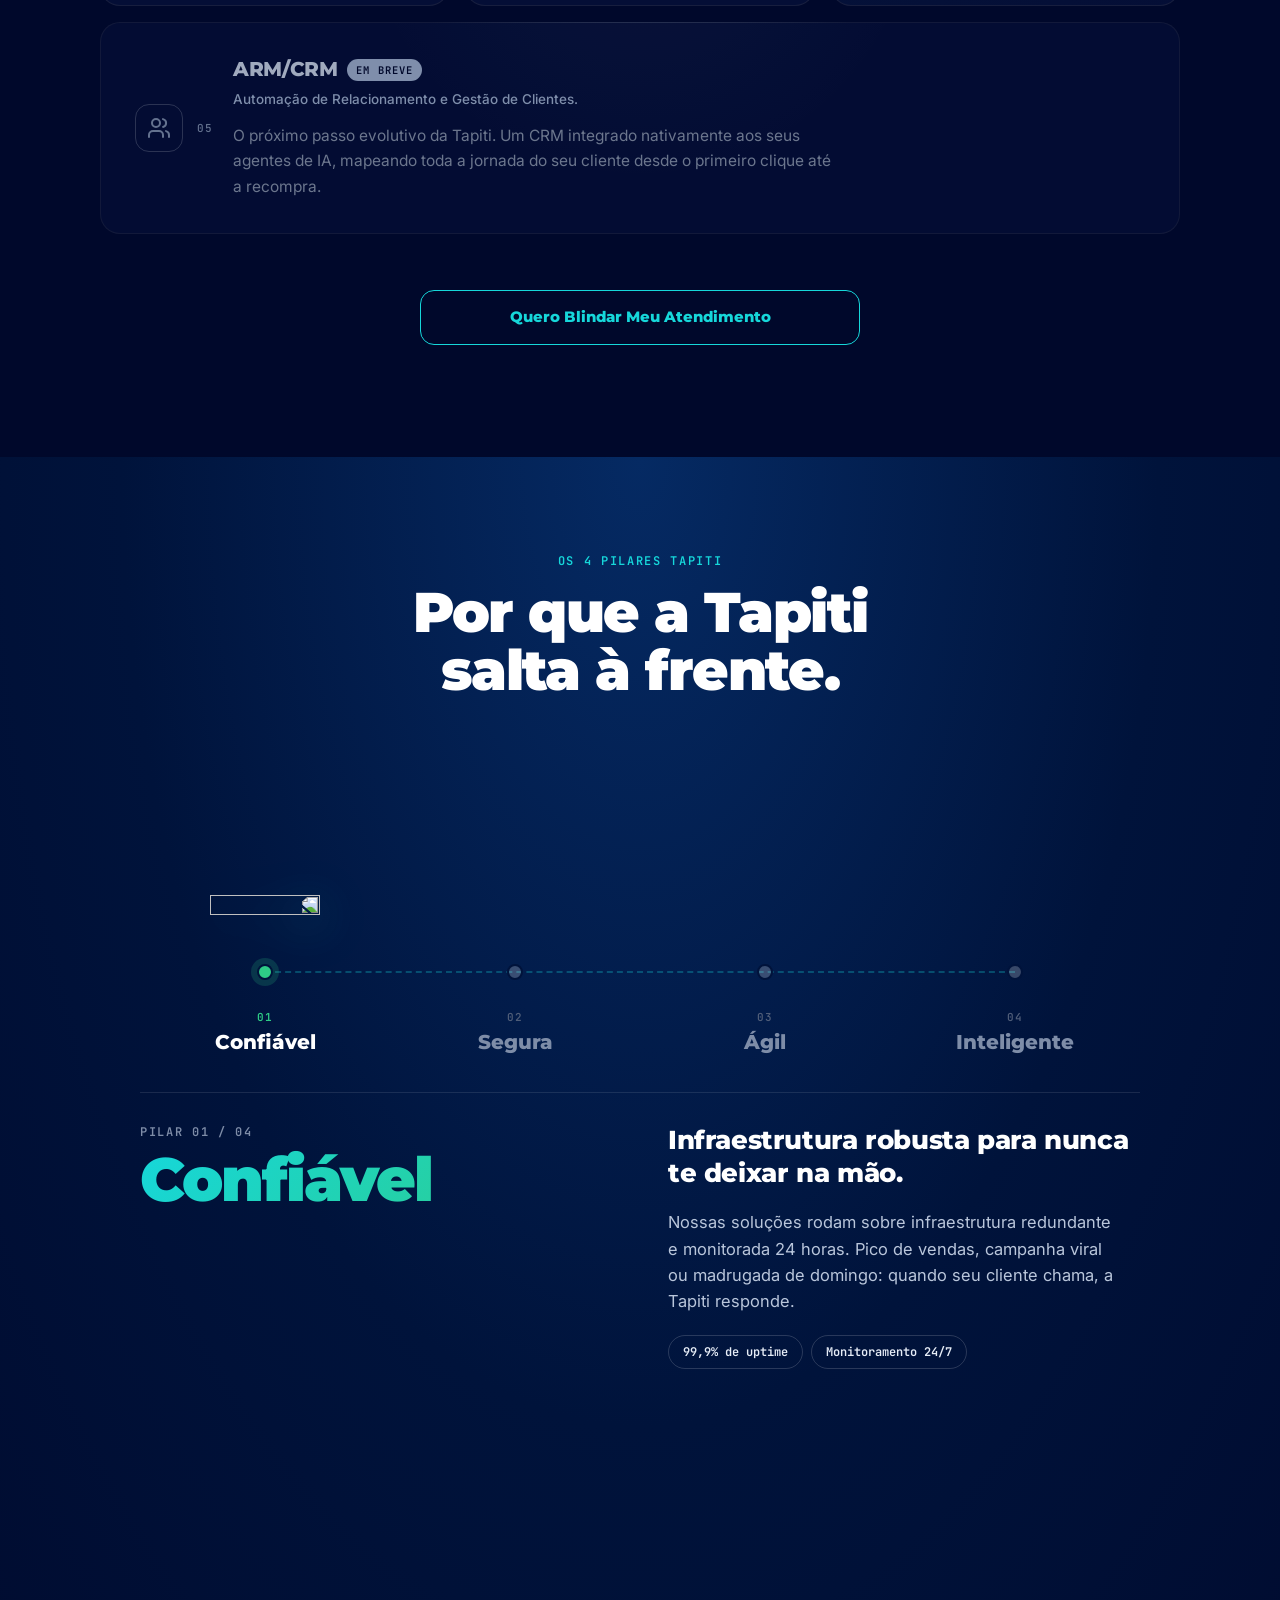
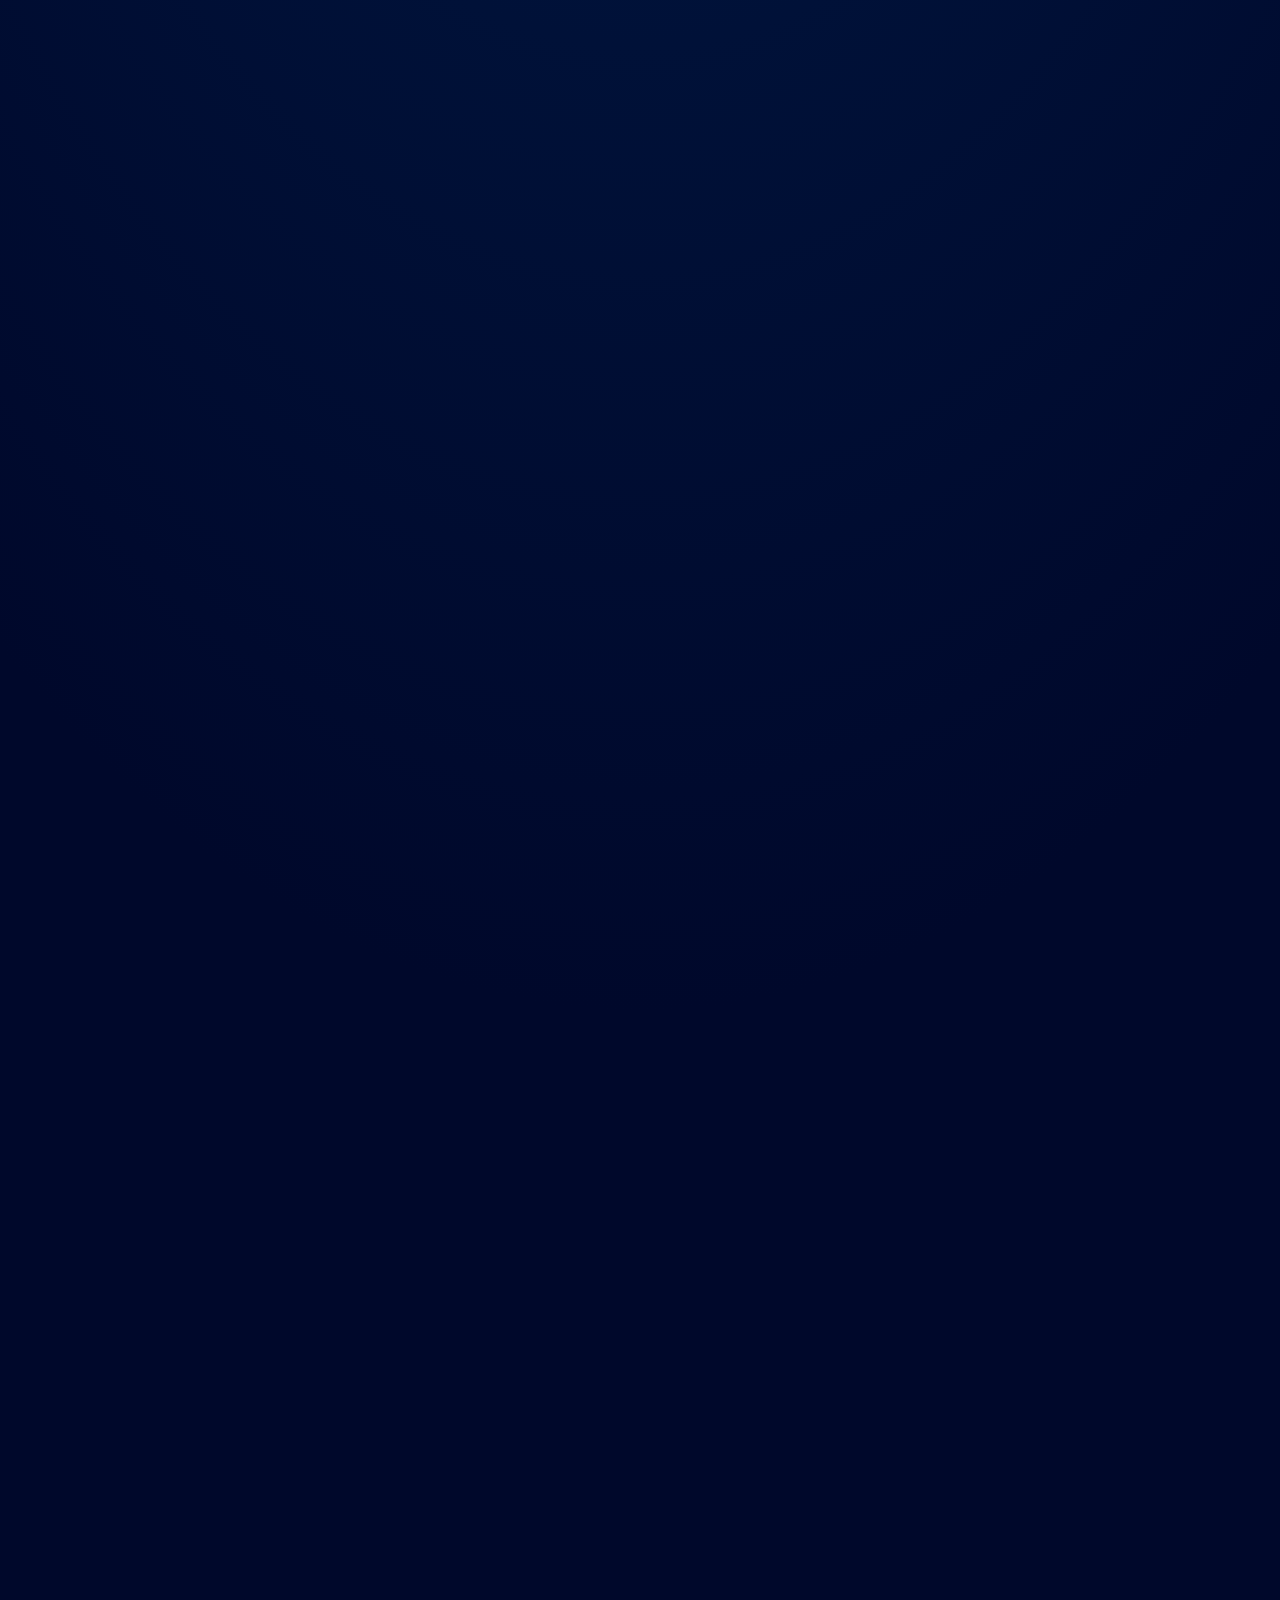
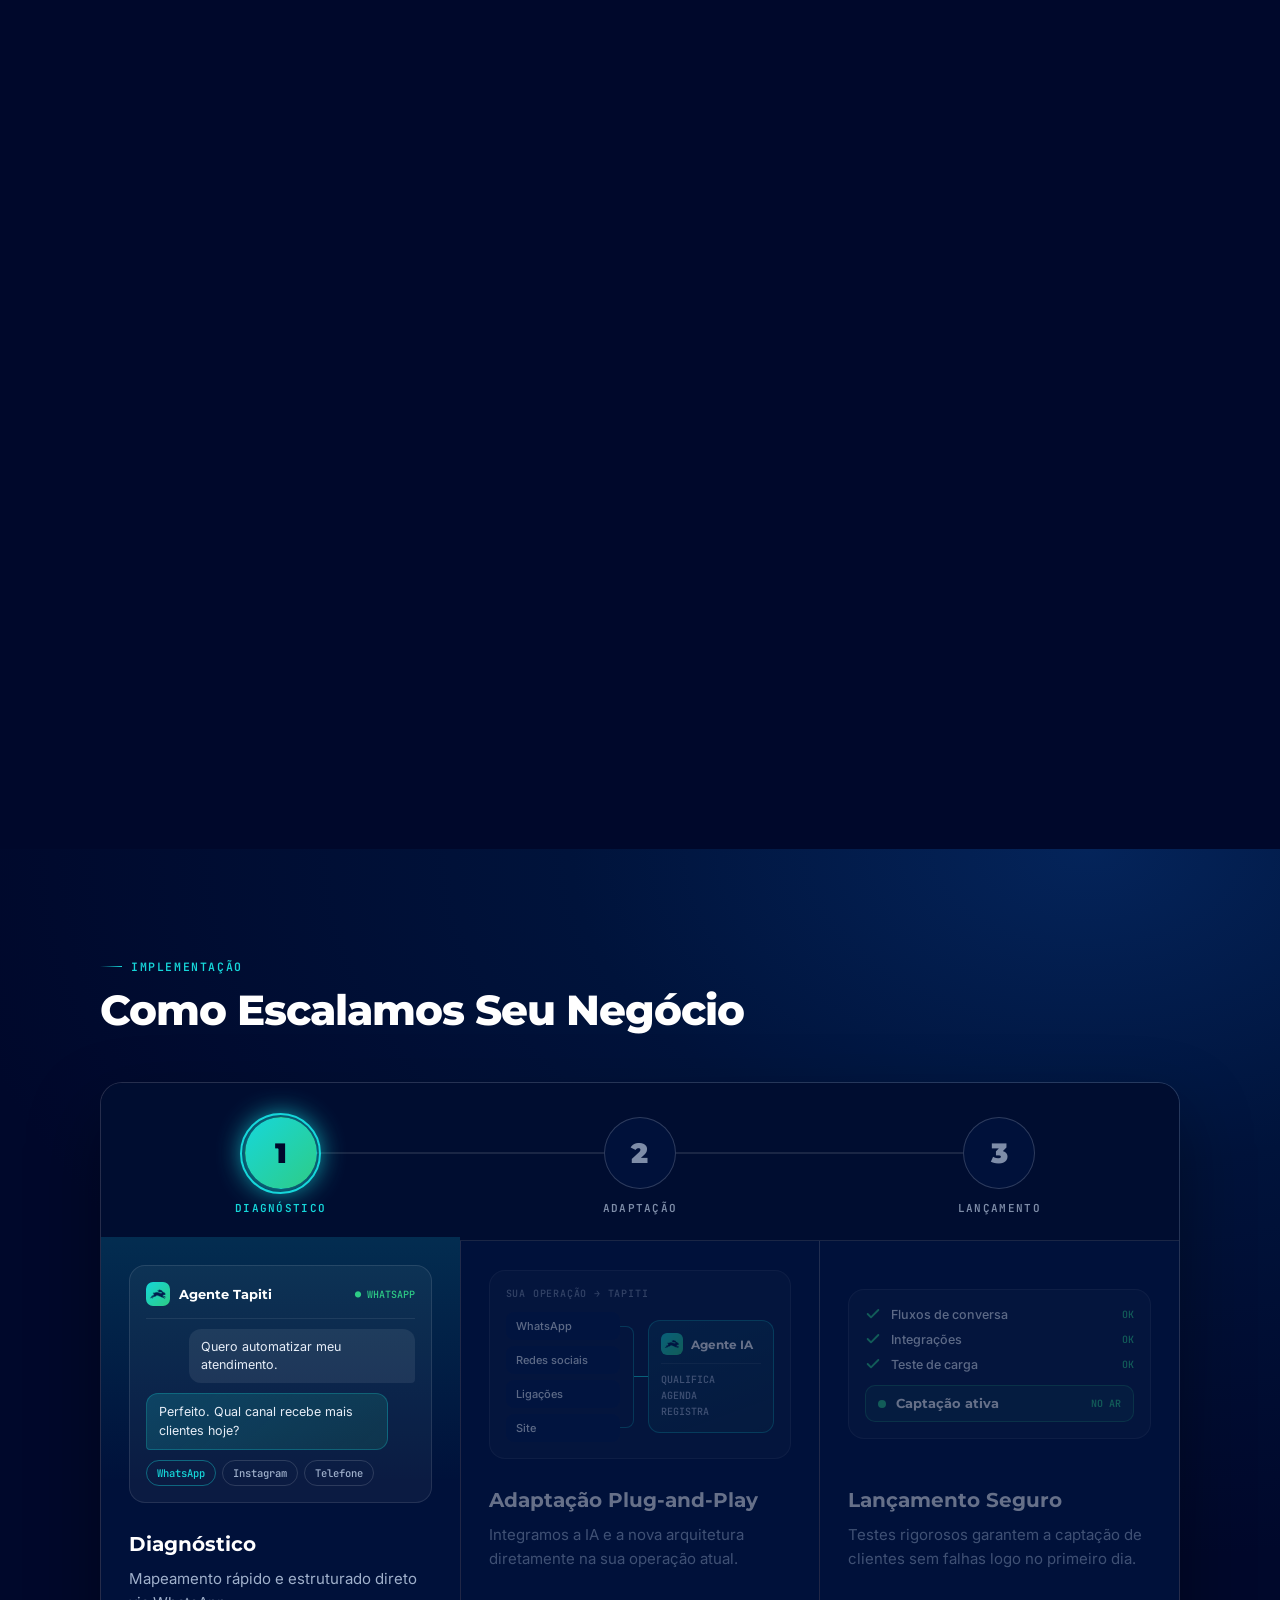
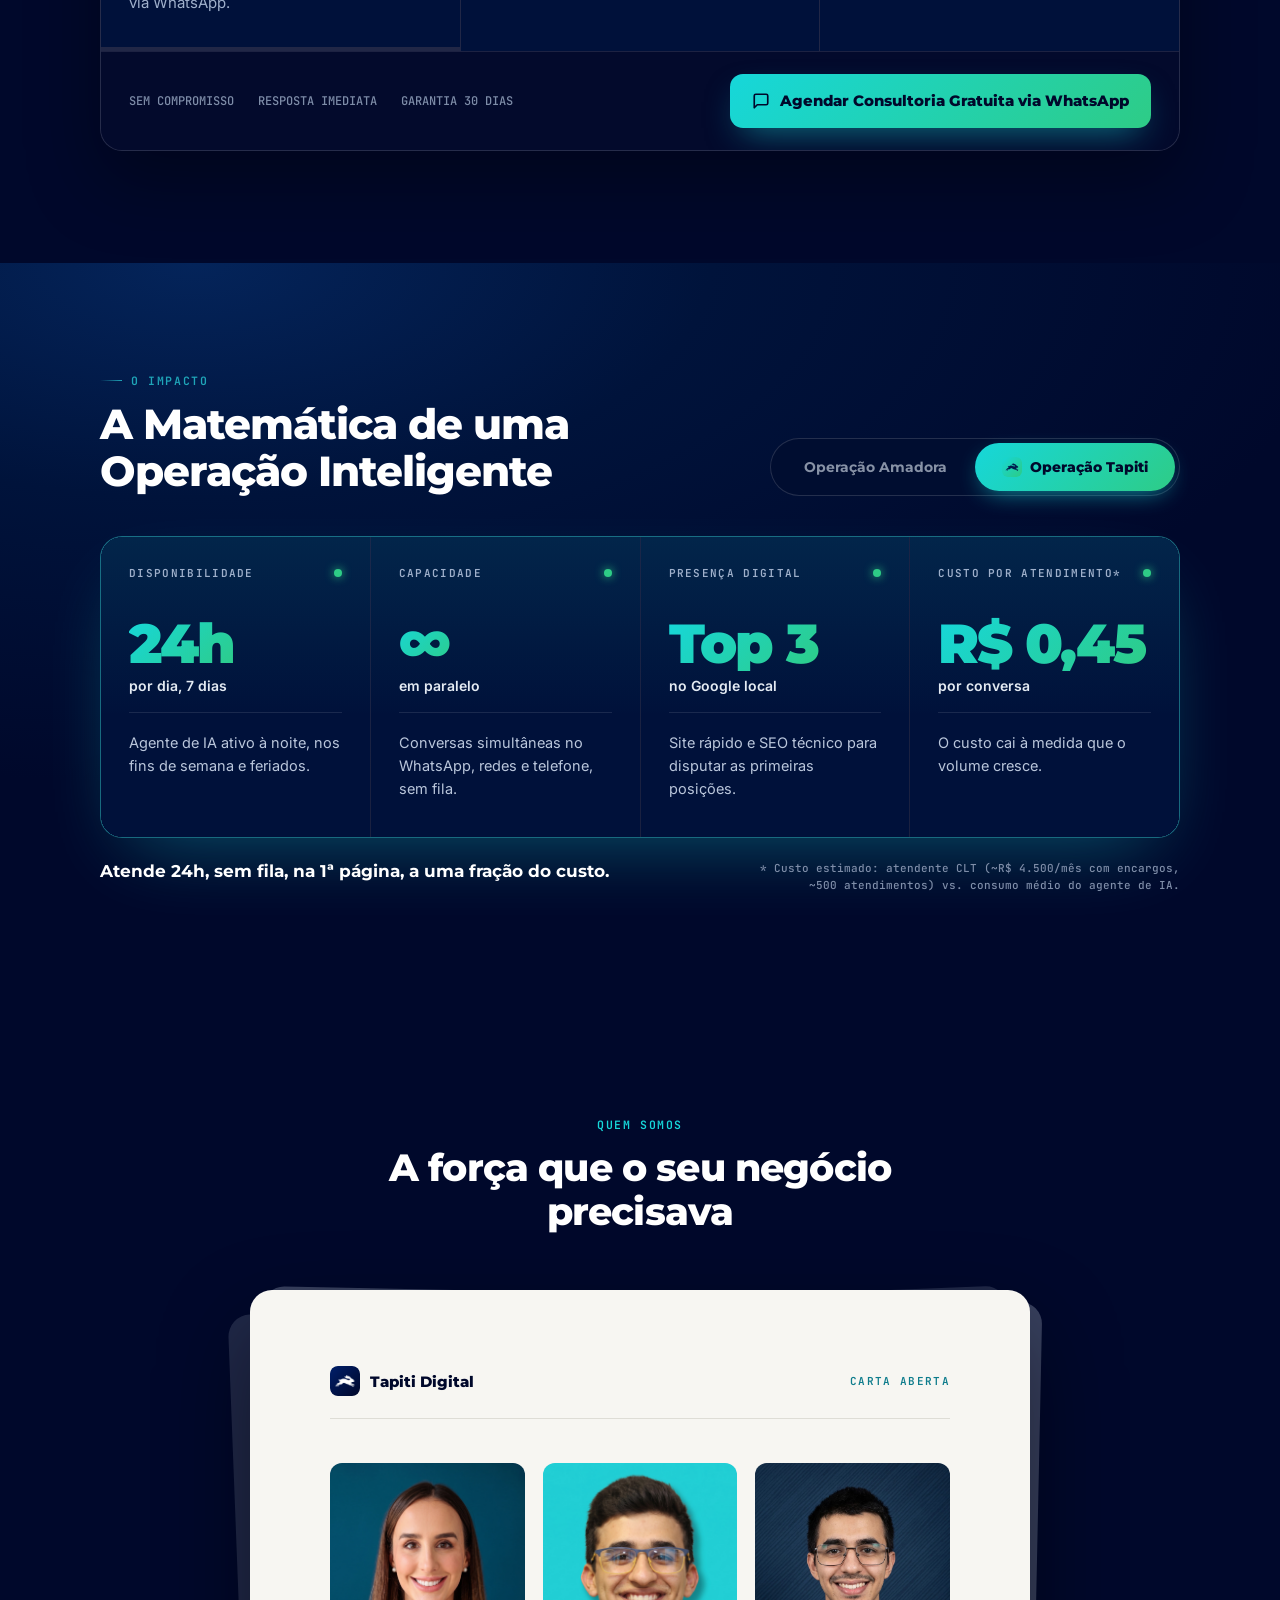
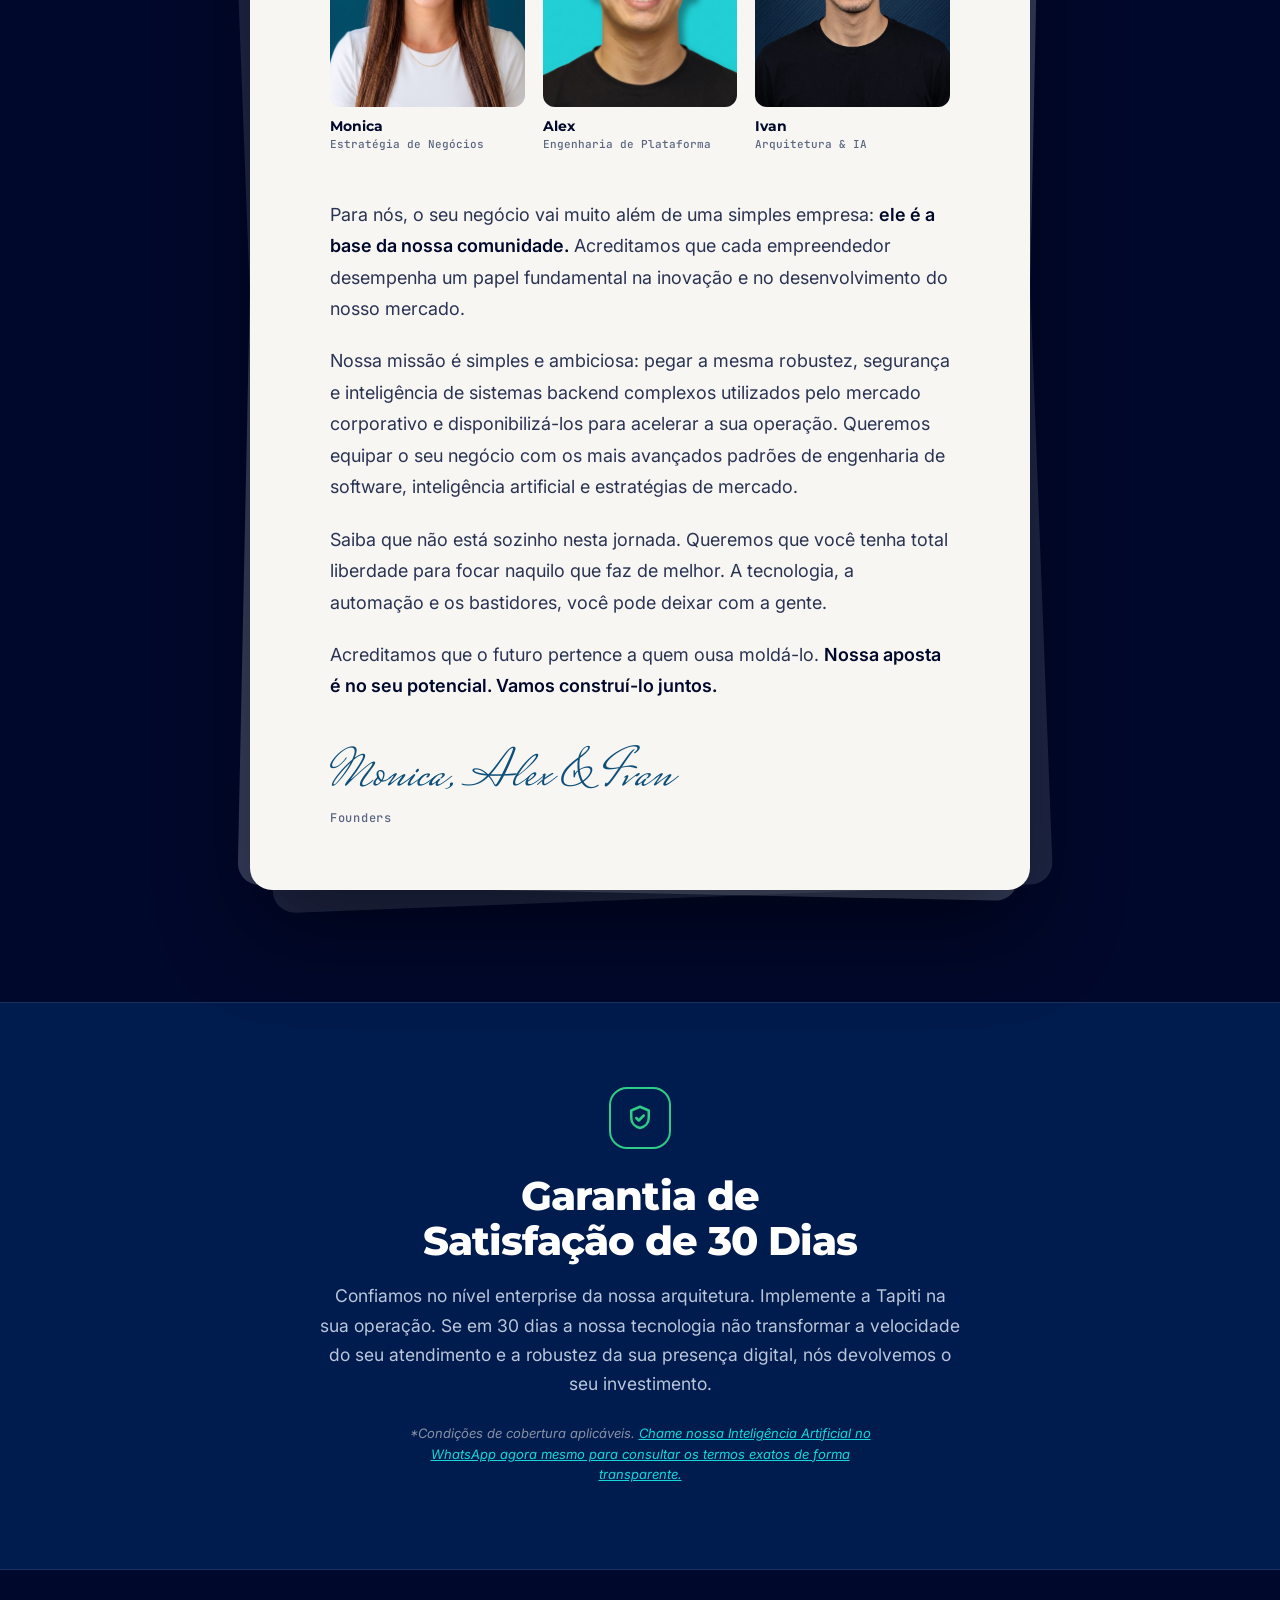
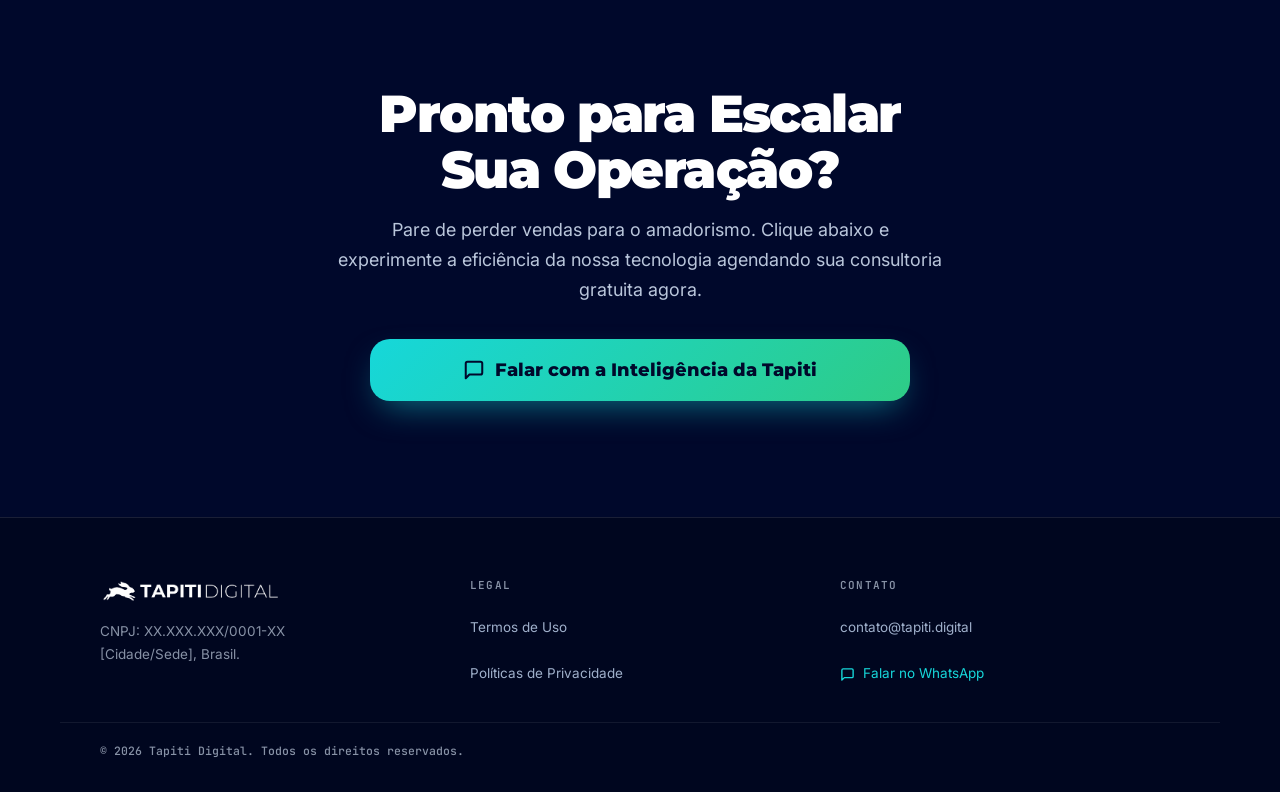
==== commit 8022703b: "chore: redesign Quem somos as an open letter and bump version to 1.0.8 Co-Authored-By: Claude Sonnet" ====
--- a/index.html
+++ b/index.html
@@ -15,7 +15,7 @@
 <link rel="apple-touch-icon" href="assets/appicon-navy.png">
 <link rel="preconnect" href="https://fonts.googleapis.com">
 <link rel="preconnect" href="https://fonts.gstatic.com" crossorigin>
-<link href="https://fonts.googleapis.com/css2?family=Montserrat:wght@600;700;800;900&family=Inter:wght@400;500;600&family=JetBrains+Mono:wght@500;600&display=swap" rel="stylesheet">
+<link href="https://fonts.googleapis.com/css2?family=Montserrat:wght@600;700;800;900&family=Inter:wght@400;500;600&family=JetBrains+Mono:wght@500;600&family=Mrs+Saint+Delafield&display=swap" rel="stylesheet">
 <style>
 /* ============ TOKENS ============ */
 :root{
@@ -899,24 +899,44 @@
   .imp__fn{margin-top:0;max-width:62ch;text-align:right;font-size:11px}
 }
 
-/* ============ FOUNDERS ============ */
-.founders{display:grid;grid-template-columns:repeat(2,minmax(0,1fr));gap:16px;margin-bottom:32px}
-.founder:first-child{grid-column:span 2}
-@media (min-width:640px){
-  .founders{grid-template-columns:repeat(3,minmax(0,1fr))}
-  .founder:first-child{grid-column:span 1}
-}
+/* ============ QUEM SOMOS — CARTA ABERTA ============ */
+.carta__head{text-align:center;margin-bottom:clamp(36px,6vw,56px)}
+.carta__head .eyebrow{justify-content:center;margin-bottom:16px}
+.carta__head .eyebrow::before{display:none}
+.carta__head .h2{max-width:22ch;margin:0 auto;font-size:clamp(25px,4.2vw,38px);line-height:1.16;letter-spacing:-.022em;text-wrap:pretty}
+.carta{position:relative;max-width:780px;margin:0 auto}
+.carta__sheet{position:absolute;inset:0;border-radius:22px;background:#C9D3E6}
+.carta__sheet--back{opacity:.16;transform:rotate(-2.2deg) translateY(10px)}
+.carta__sheet--mid{opacity:.28;transform:rotate(1.2deg) translateY(4px)}
+.carta__paper{
+  position:relative;background:#F7F6F2;color:#1A2240;border-radius:22px;
+  padding:clamp(28px,6.5vw,76px) clamp(22px,6.5vw,80px) clamp(32px,6vw,64px);
+  box-shadow:0 40px 90px rgba(0,0,0,.45);
+}
+.carta__letterhead{display:flex;align-items:center;justify-content:space-between;gap:16px;padding-bottom:22px;border-bottom:1px solid #DEDDD6;margin-bottom:clamp(28px,5vw,44px)}
+.carta__brand{display:flex;align-items:center;gap:10px;font:800 15px var(--font-display);color:#00082B}
+.carta__brand img{width:30px;height:30px;border-radius:8px}
+.carta__tag{font:600 11px var(--font-mono);letter-spacing:.12em;text-transform:uppercase;color:#0E7C8C}
+.founders{display:grid;grid-template-columns:repeat(3,minmax(0,1fr));gap:clamp(10px,2vw,18px);margin-bottom:clamp(32px,5vw,48px)}
+.founder{display:flex;flex-direction:column;gap:10px}
 .founder__photo{
-  aspect-ratio:1;border-radius:var(--r-lg);
-  border:1px solid var(--line);
-  background:repeating-linear-gradient(135deg,rgba(255,255,255,.05) 0 8px,transparent 8px 16px);
+  aspect-ratio:4/5;border-radius:12px;overflow:hidden;background:#E4E6EC;
   display:flex;align-items:center;justify-content:center;
-  font:500 10px var(--font-mono);letter-spacing:.08em;color:var(--text-4);
-  text-align:center;padding:10px;
-}
-img.founder__photo{padding:0;object-fit:cover;width:100%;display:block}
-.founder__name{font:700 15px var(--font-display);margin-top:13px}
-.founder__role{font:500 11.5px var(--font-mono);color:var(--text-4);margin-top:3px}
+}
+.founder__photo img{width:100%;height:100%;object-fit:cover;display:block}
+.founder__photo--ph{
+  background:repeating-linear-gradient(135deg,#E9E8E2 0 8px,#F1F0EB 8px 16px);
+  border:1px solid #DEDDD6;
+  font:500 10px var(--font-mono);letter-spacing:.08em;color:#6B7590;text-align:center;padding:0 8px;
+}
+.founder__name{font:700 14px var(--font-display);color:#00082B}
+.founder__role{font:500 11px var(--font-mono);color:#5A6580;margin-top:2px}
+.carta__body{display:flex;flex-direction:column;gap:1.15em;font:400 clamp(16px,2.1vw,18px)/1.75 var(--font-body);color:#2A3352;text-wrap:pretty}
+.carta__body p{margin:0}
+.carta__body strong{font-weight:600;color:#00082B}
+.carta__sign{margin-top:clamp(32px,5vw,48px)}
+.carta__sig{font:400 clamp(40px,6vw,54px)/1 'Mrs Saint Delafield',cursive;color:#0E4F7A;margin-bottom:6px}
+.carta__role{font:500 12px var(--font-mono);letter-spacing:.06em;color:#5A6580}
 
 /* ============ GUARANTEE ============ */
 .guarantee{
@@ -1575,26 +1595,44 @@
 <!-- QUEM SOMOS -->
 <section id="quem-somos" class="section" aria-labelledby="quem-h">
   <div class="shell">
-    <p class="eyebrow">Quem somos</p>
-    <h2 class="h2" id="quem-h" style="max-width:26ch">A Intersecção entre Estratégia de Negócios e Engenharia de Alta Performance</h2>
-    <div class="founders">
-      <div class="founder reveal">
-        <img class="founder__photo" src="assets/founder-1.jpg" alt="Foto do fundador responsável por Estratégia de Negócios">
-        <div class="founder__name">Nome do Fundador</div>
-        <div class="founder__role">Estratégia de Negócios</div>
-      </div>
-      <div class="founder reveal">
-        <img class="founder__photo" src="assets/founder-2.jpg" alt="Foto do fundador responsável por Engenharia de Plataforma">
-        <div class="founder__name">Nome do Fundador</div>
-        <div class="founder__role">Engenharia de Plataforma</div>
-      </div>
-      <div class="founder reveal">
-        <div class="founder__photo">FOTO · FUNDADOR 3</div>
-        <div class="founder__name">Nome do Fundador</div>
-        <div class="founder__role">Arquitetura &amp; IA</div>
-      </div>
+    <div class="carta__head">
+      <p class="eyebrow">Quem somos</p>
+      <h2 class="h2" id="quem-h">A força que o seu negócio precisava</h2>
     </div>
-    <p class="lead" style="max-width:78ch">A Tapiti Digital nasce da união de três mentes estratégicas. Nossa liderança de negócios traz uma visão afiada para conversão e escalabilidade no mundo real. Nos bastidores, nossa força de engenharia possui vasta bagagem na construção de sistemas backend complexos, APIs REST, arquitetura de microsserviços em Java e ecossistema Spring Boot. Pegamos o rigor técnico, a segurança e a estabilidade exigidos pelo mercado financeiro corporativo e adaptamos esse poder de fogo exclusivamente para acelerar pequenos e médios negócios.</p>
+    <div class="carta">
+      <div class="carta__sheet carta__sheet--back" aria-hidden="true"></div>
+      <div class="carta__sheet carta__sheet--mid" aria-hidden="true"></div>
+      <article class="carta__paper">
+        <div class="carta__letterhead">
+          <div class="carta__brand"><img src="assets/appicon-navy.png" alt="" width="30" height="30"><span>Tapiti Digital</span></div>
+          <span class="carta__tag">Carta aberta</span>
+        </div>
+        <div class="founders">
+          <div class="founder">
+            <div class="founder__photo"><img src="assets/founder-1.jpg" alt="Monica" style="object-position:center 20%"></div>
+            <div><div class="founder__name">Monica</div><div class="founder__role">Estratégia de Negócios</div></div>
+          </div>
+          <div class="founder">
+            <div class="founder__photo"><img src="assets/founder-2.jpg" alt="Alex" style="object-position:center 25%"></div>
+            <div><div class="founder__name">Alex</div><div class="founder__role">Engenharia de Plataforma</div></div>
+          </div>
+          <div class="founder">
+            <div class="founder__photo"><img src="assets/founder-3.jpg" alt="Ivan" style="object-position:center 20%"></div>
+            <div><div class="founder__name">Ivan</div><div class="founder__role">Arquitetura &amp; IA</div></div>
+          </div>
+        </div>
+        <div class="carta__body">
+          <p>Para nós, o seu negócio vai muito além de uma simples empresa: <strong>ele é a base da nossa comunidade.</strong> Acreditamos que cada empreendedor desempenha um papel fundamental na inovação e no desenvolvimento do nosso mercado.</p>
+          <p>Nossa missão é simples e ambiciosa: pegar a mesma robustez, segurança e inteligência de sistemas backend complexos utilizados pelo mercado corporativo e disponibilizá-los para acelerar a sua operação. Queremos equipar o seu negócio com os mais avançados padrões de engenharia de software, inteligência artificial e estratégias de mercado.</p>
+          <p>Saiba que não está sozinho nesta jornada. Queremos que você tenha total liberdade para focar naquilo que faz de melhor. A tecnologia, a automação e os bastidores, você pode deixar com a gente.</p>
+          <p>Acreditamos que o futuro pertence a quem ousa moldá-lo. <strong>Nossa aposta é no seu potencial. Vamos construí-lo juntos.</strong></p>
+        </div>
+        <div class="carta__sign">
+          <div class="carta__sig">Monica, Alex &amp; Ivan</div>
+          <div class="carta__role">Founders</div>
+        </div>
+      </article>
+    </div>
   </div>
 </section>
 
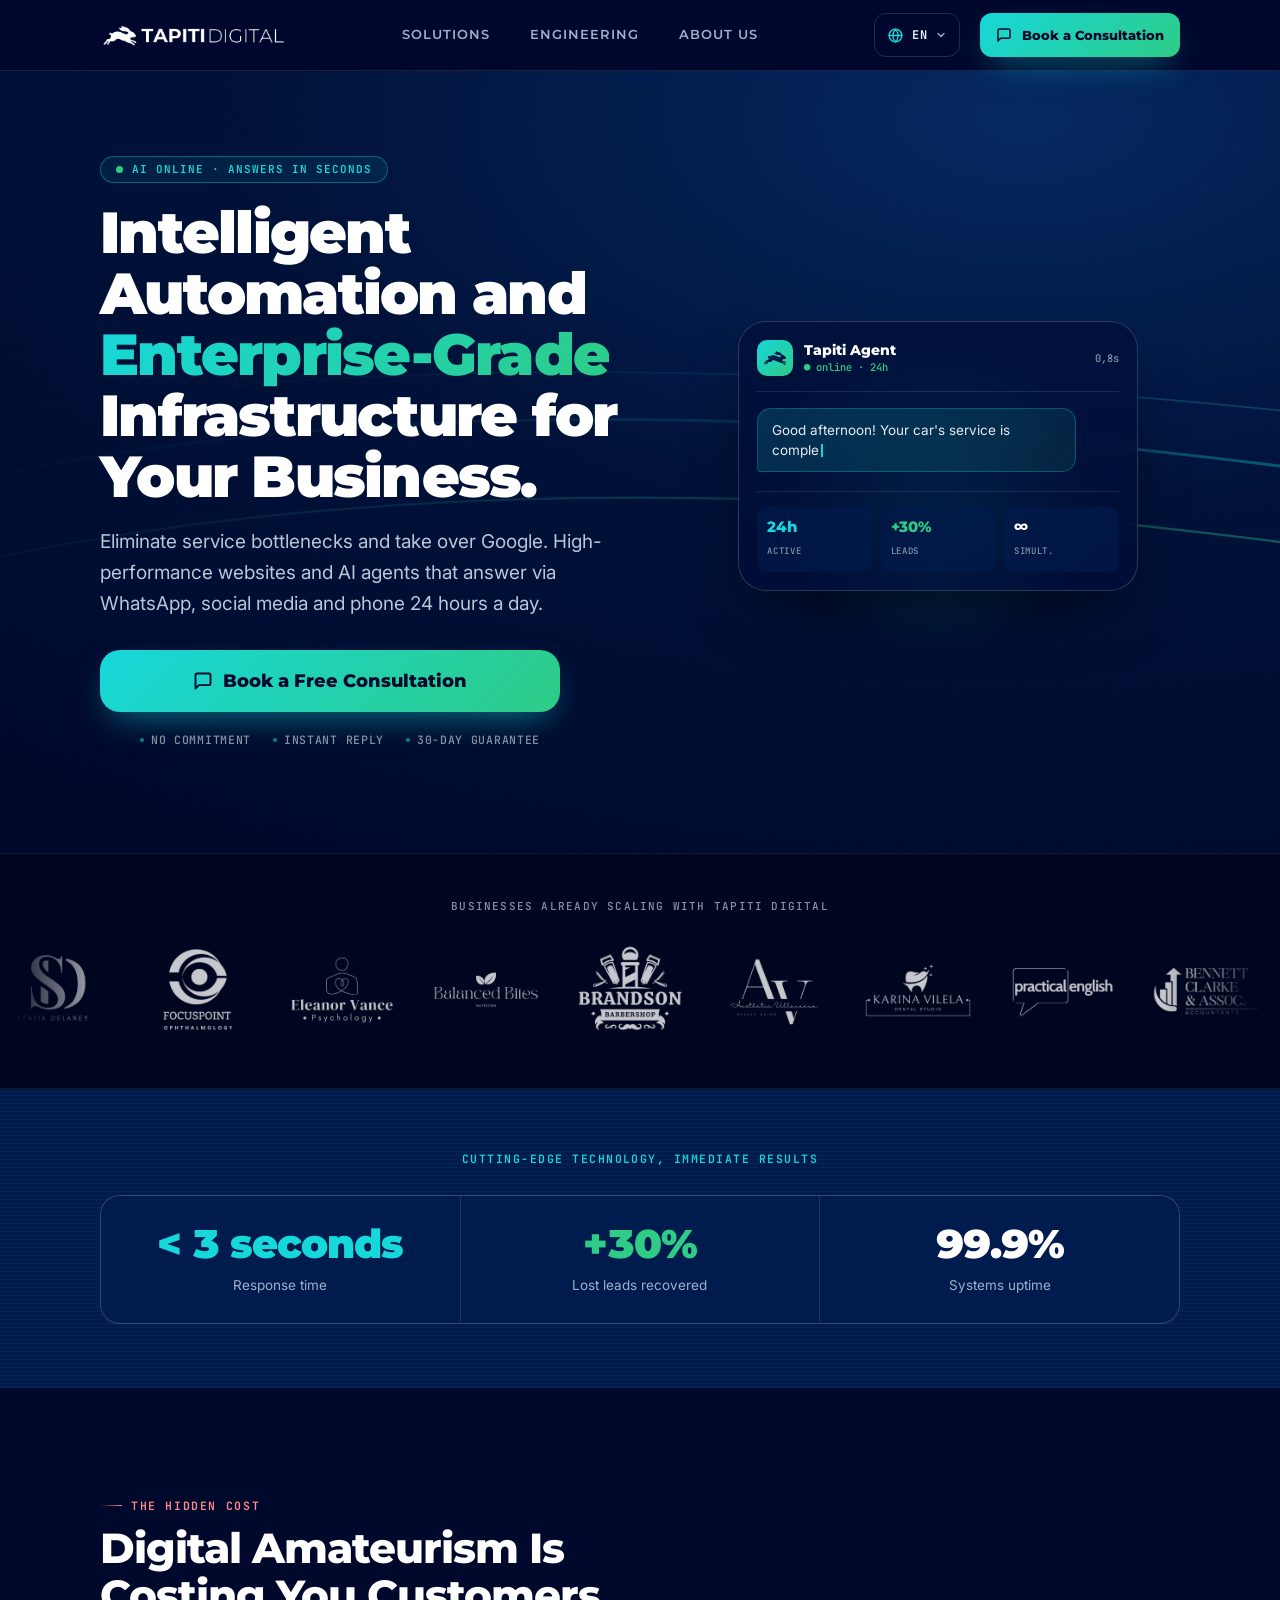
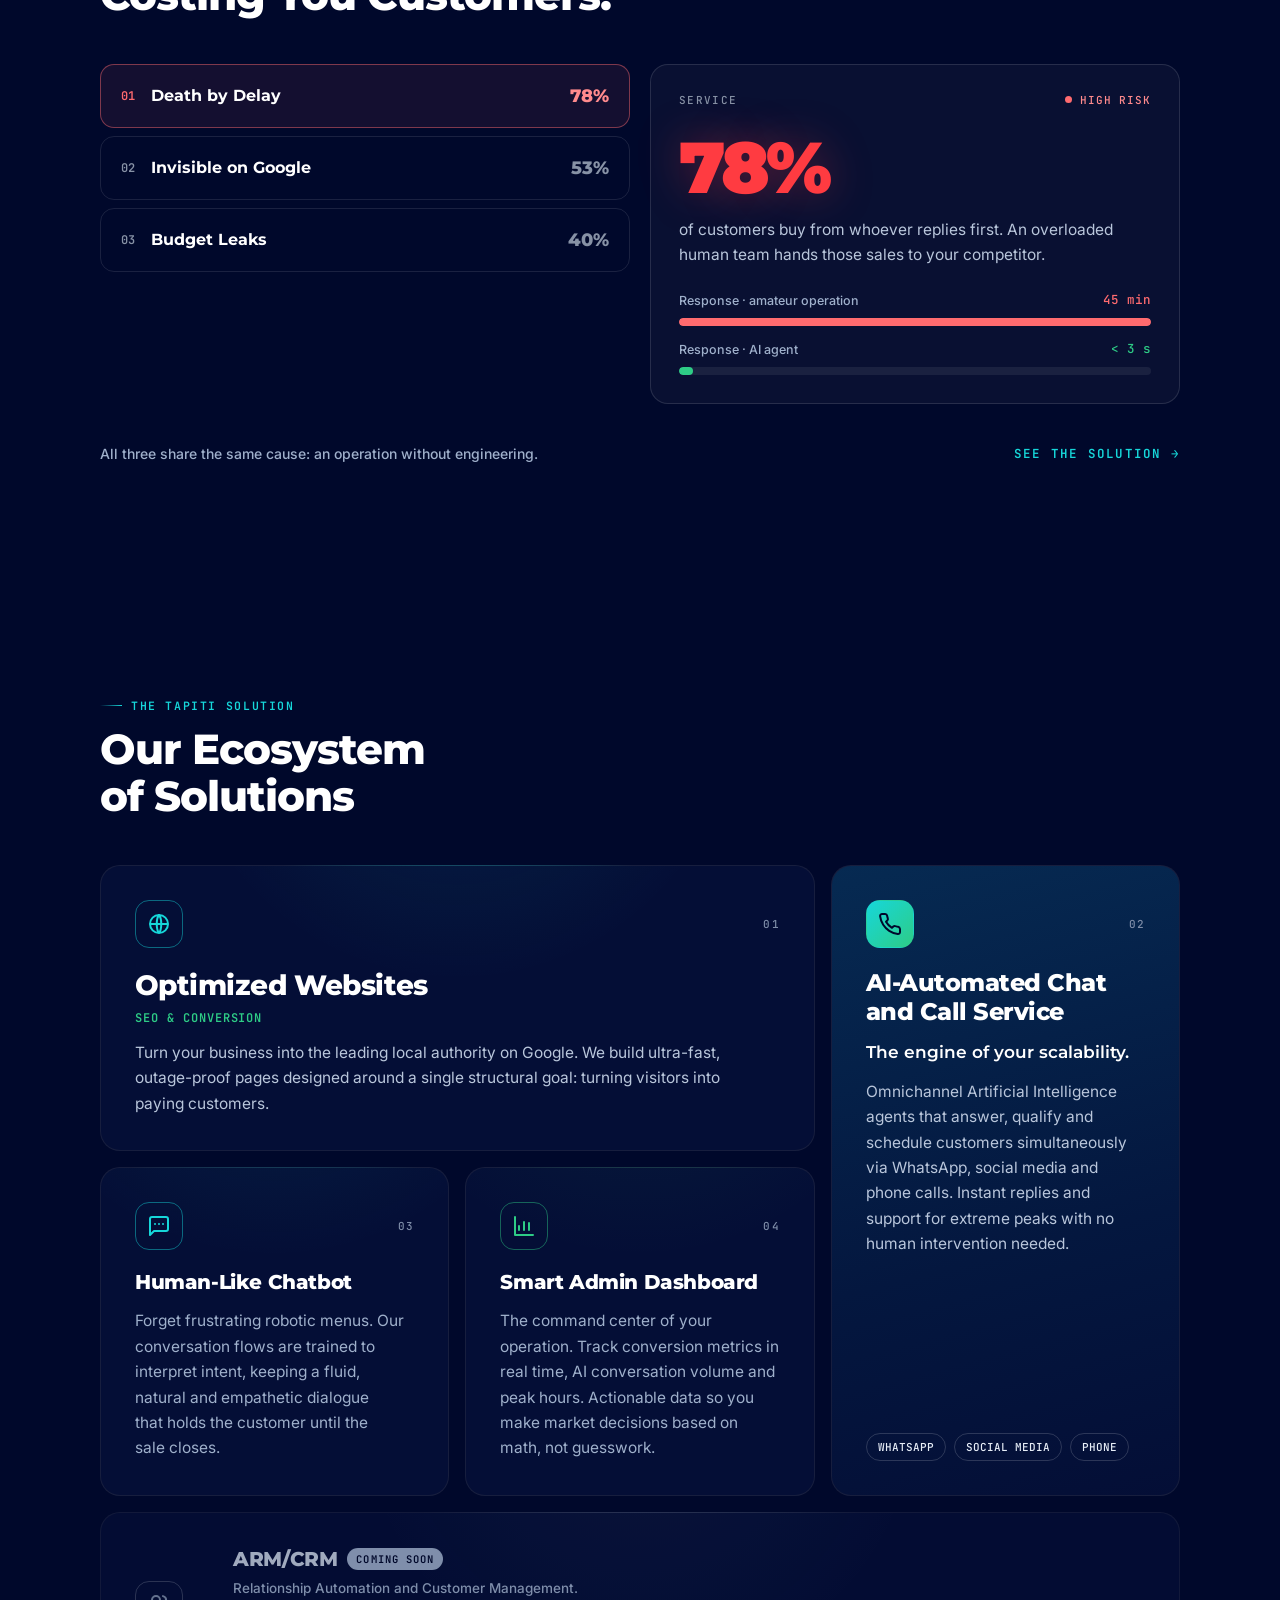
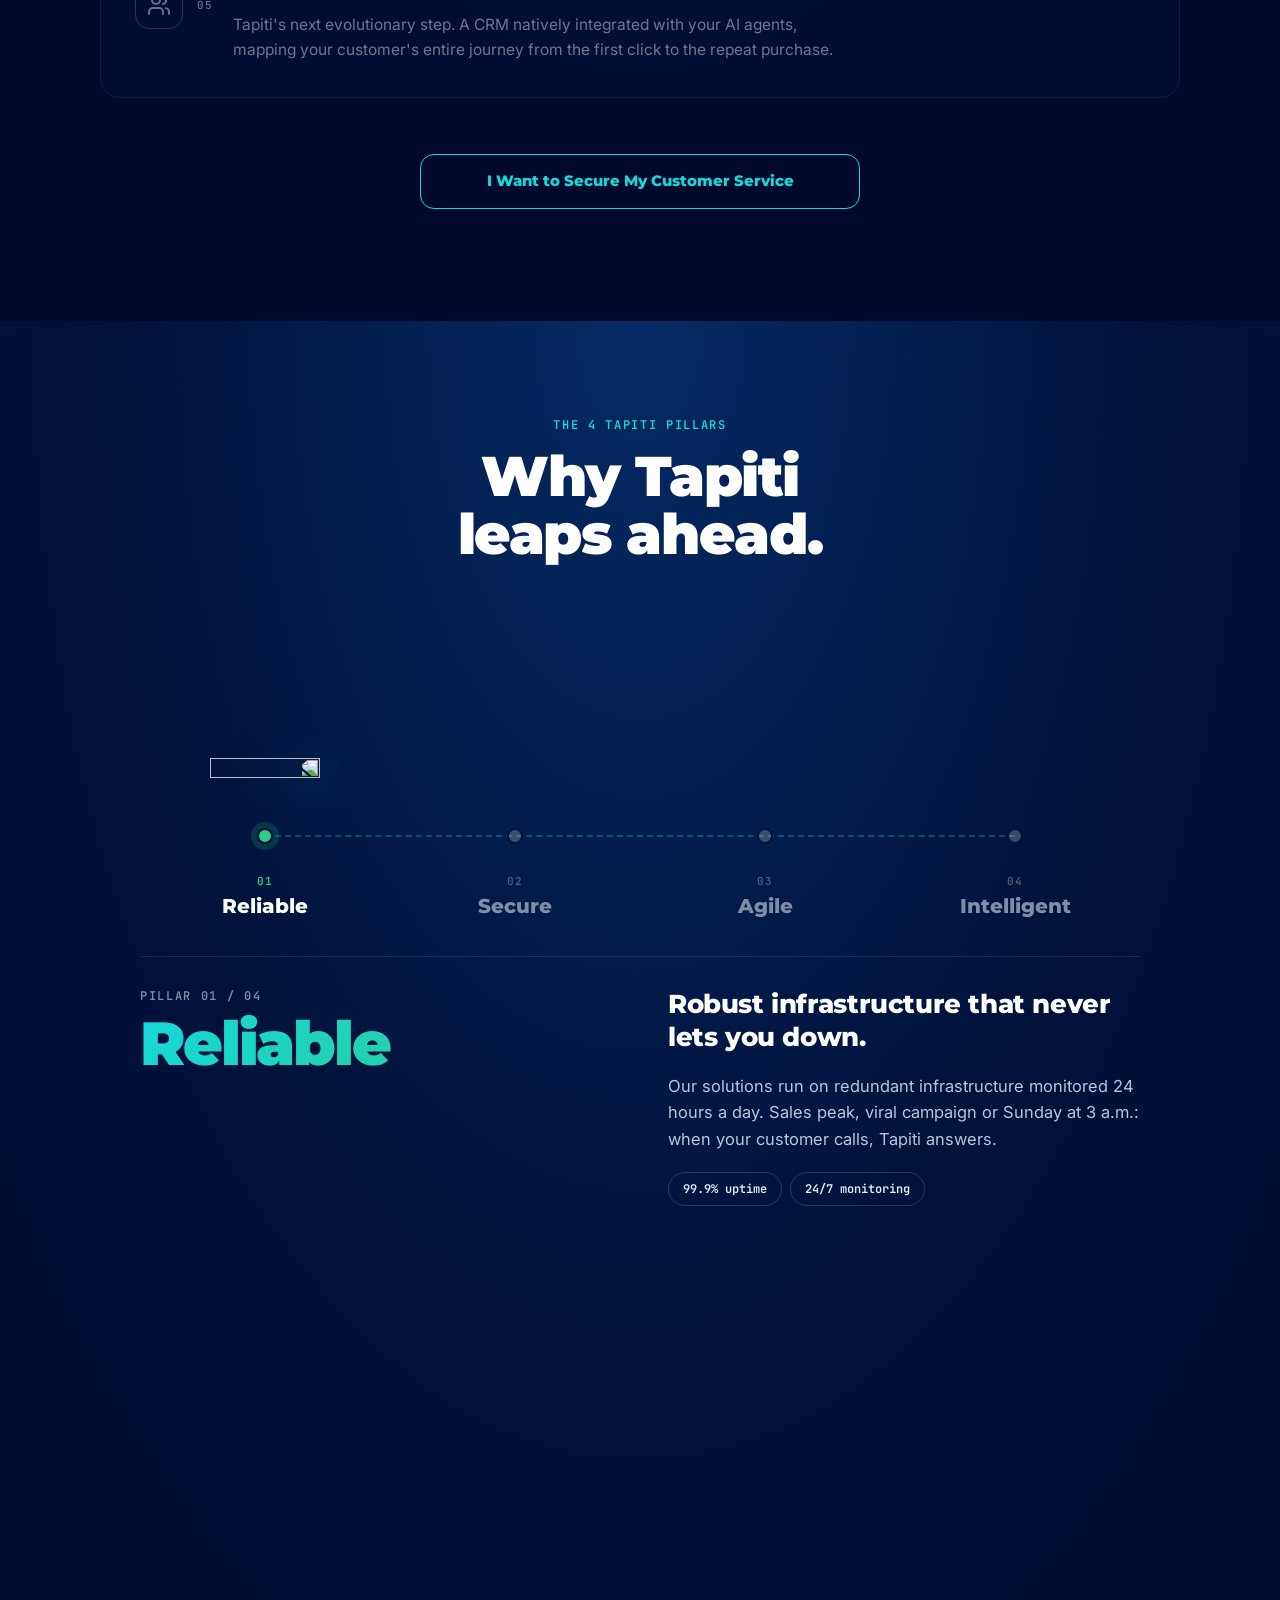
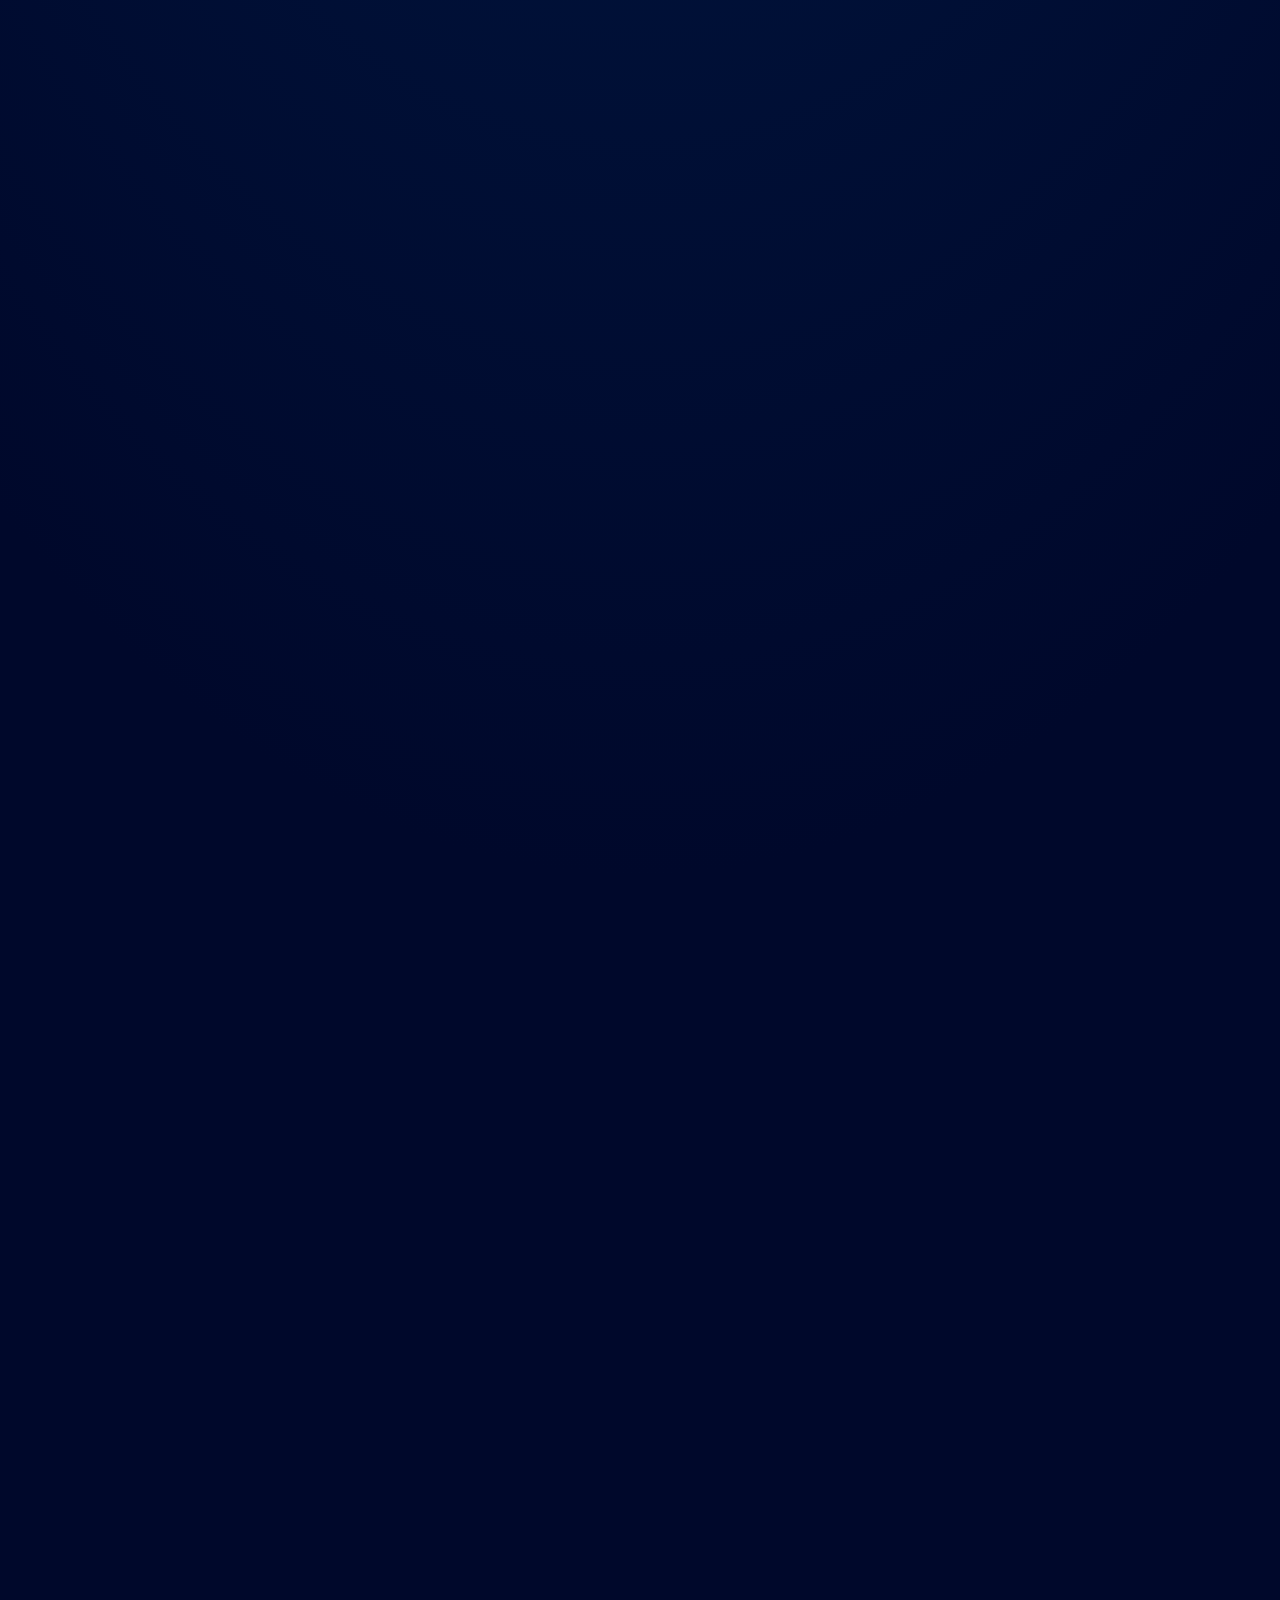
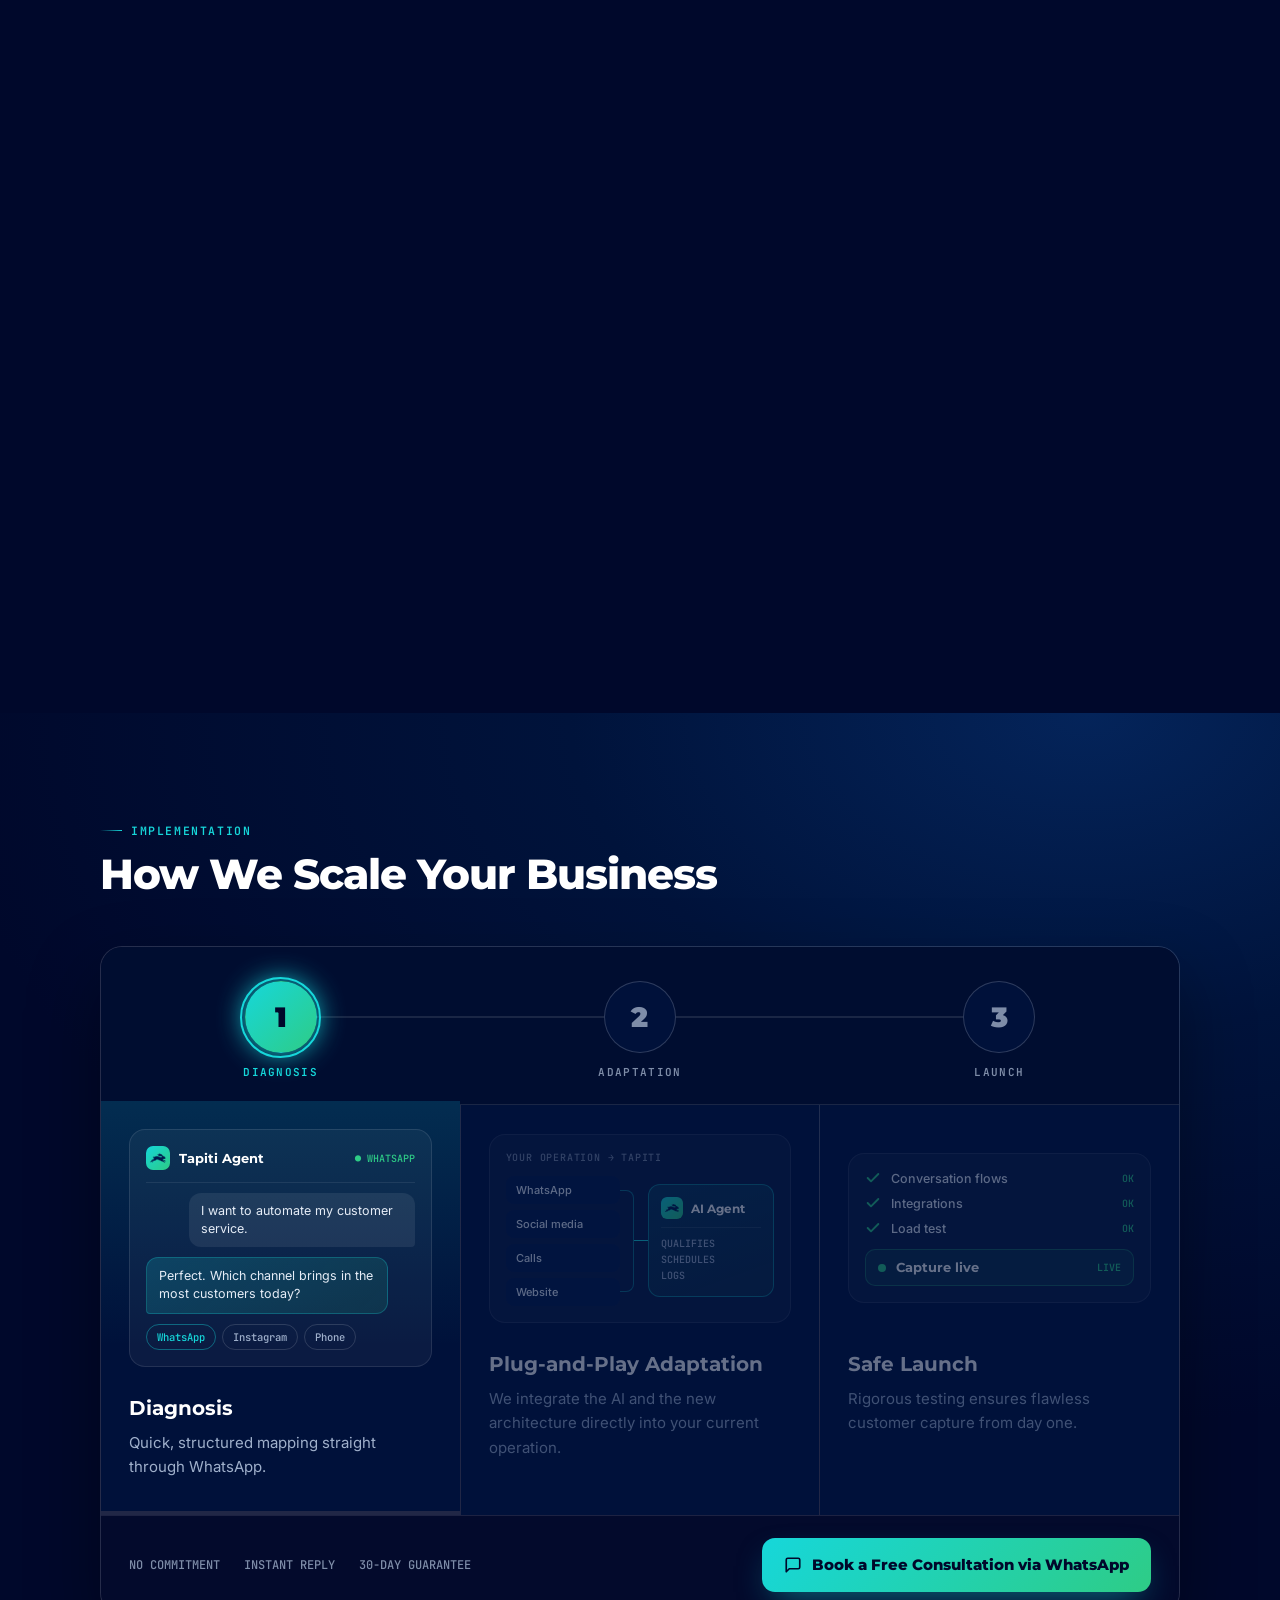
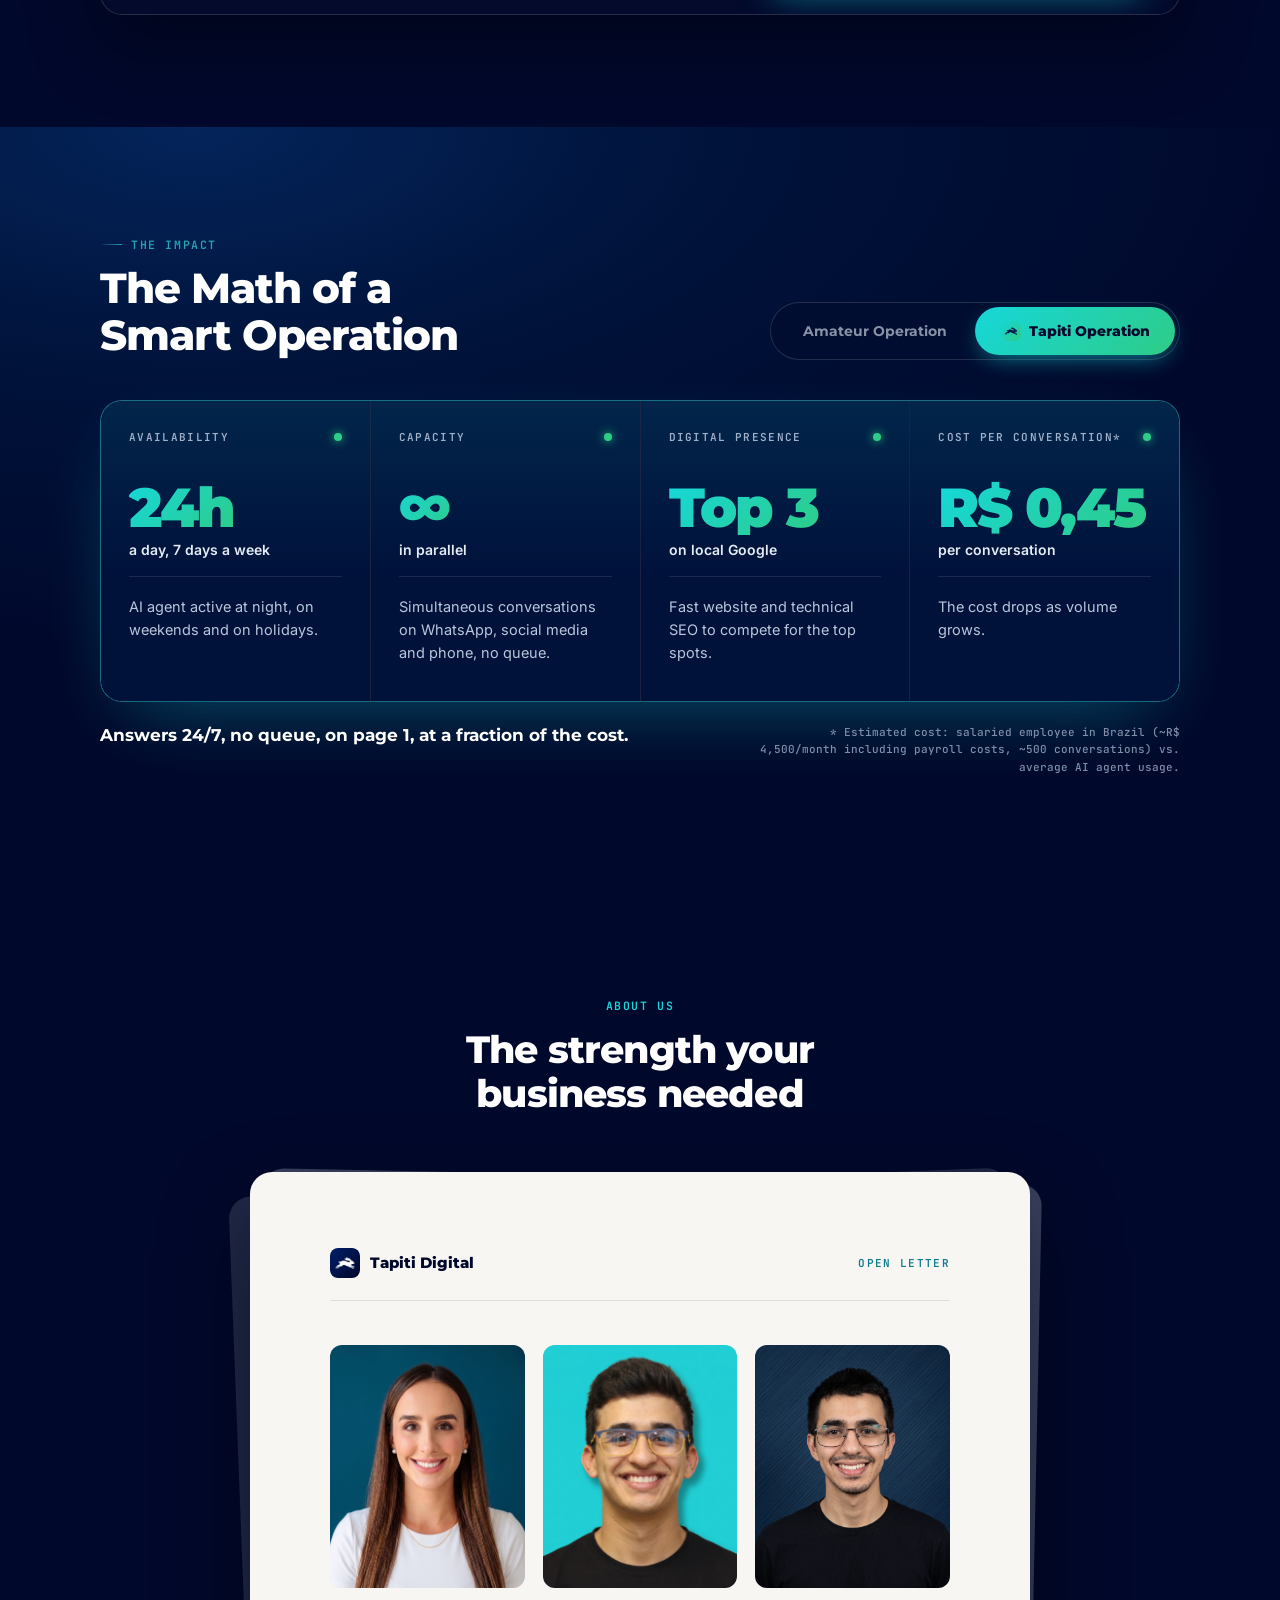
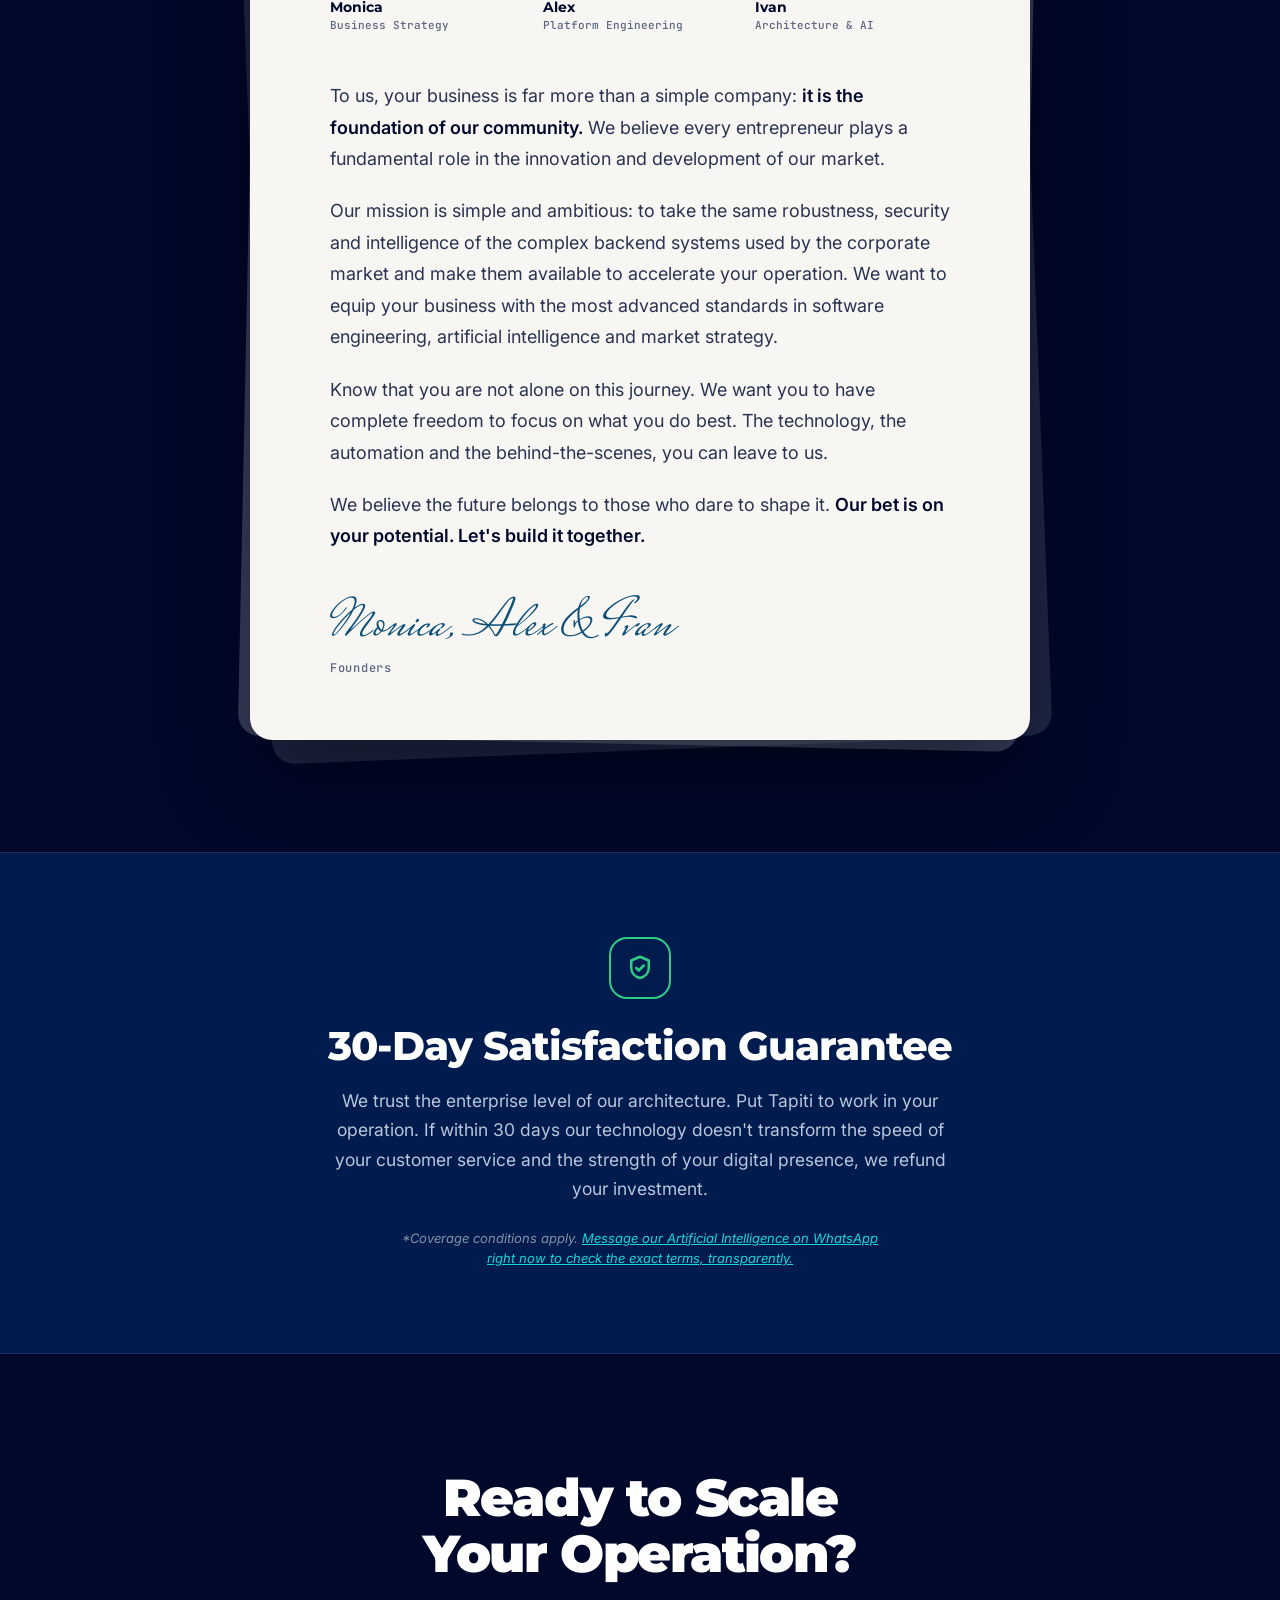
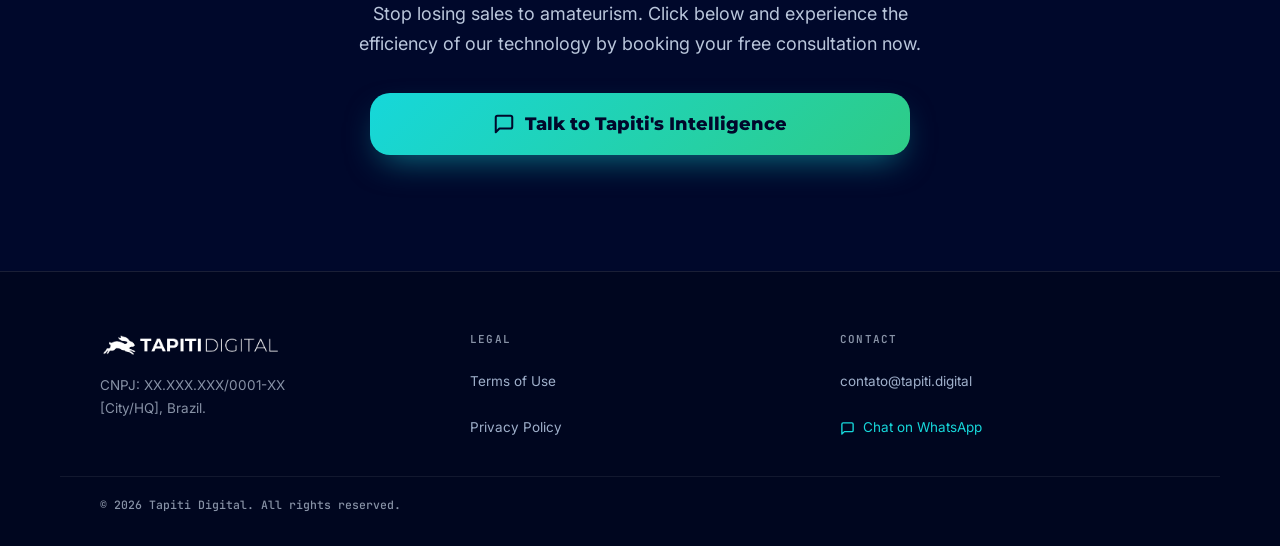
==== commit c66f52ef: "feat: add header language toggle with PT/EN/ES translations and bump version to 1.0.9 Co-Authored-By" ====
--- a/index.html
+++ b/index.html
@@ -186,6 +186,54 @@
   .header__nav a:hover{color:var(--text-0)}
   .header__spacer{display:none}
 }
+
+/* ============ LANGUAGE TOGGLE ============ */
+.header__inner{gap:8px;padding-inline:16px}
+.header__logo img{height:18px}
+.header__cta{height:44px;min-height:44px;padding:0 13px;font:800 12.5px/1 var(--font-display);white-space:nowrap}
+.cta-d{display:none}
+.lang{position:relative;flex:none}
+.lang__btn{
+  display:flex;align-items:center;gap:6px;height:44px;padding:0 10px;border-radius:12px;
+  border:1px solid rgba(255,255,255,.14);background:transparent;cursor:pointer;
+  font:700 12px var(--font-mono);letter-spacing:.04em;color:#e6edf7;
+  transition:border-color .2s var(--ease);
+}
+.lang__btn:hover,.lang__btn[aria-expanded="true"]{border-color:rgba(22,215,218,.55)}
+.lang__btn:focus-visible,.lang__opt:focus-visible{outline:2px solid #16d7da;outline-offset:2px}
+.lang__globe{width:16px;height:16px}
+.lang__chev{display:none}
+.lang__menu{
+  position:absolute;top:52px;right:0;width:220px;padding:6px;border-radius:14px;
+  background:#001b4d;border:1px solid rgba(255,255,255,.14);box-shadow:0 20px 50px rgba(0,0,0,.5);
+  display:flex;flex-direction:column;gap:2px;z-index:70;
+  animation:langin .12s var(--ease);
+}
+.lang__menu[hidden]{display:none}
+@keyframes langin{from{opacity:0;transform:translateY(-4px)}to{opacity:1;transform:none}}
+.lang__opt{
+  display:flex;align-items:center;gap:12px;width:100%;height:48px;padding:0 12px;border-radius:9px;
+  border:0;background:transparent;cursor:pointer;text-align:left;color:#e6edf7;
+}
+.lang__opt:hover{background:rgba(255,255,255,.06)}
+.lang__opt[aria-selected="true"]{background:rgba(22,215,218,.10)}
+.lang__code{width:20px;flex:none;font:700 11px var(--font-mono);color:#7e8da8}
+.lang__name{flex:1;font:500 15px var(--font-body)}
+.lang__check{flex:none;opacity:0}
+.lang__opt[aria-selected="true"] .lang__check{opacity:1}
+@media (min-width:900px){
+  .header__inner{gap:20px;padding-inline:var(--gut)}
+  .header__logo img{height:27px}
+  .header__cta{padding:0 16px;font-size:13px}
+  .cta-d{display:inline}.cta-m{display:none}
+  .lang__btn{gap:8px;padding:0 12px}
+  .lang__globe{width:17px;height:17px}
+  .lang__chev{display:block}
+  .lang__menu{width:210px}
+  .lang__opt{height:44px}
+  .lang__name{font-size:14px}
+}
+@media (prefers-reduced-motion:reduce){.lang__menu{animation:none}}
 
 /* ============ HERO ============ */
 .hero{
@@ -1046,18 +1094,26 @@
 
 <header class="header" id="header">
   <div class="shell header__inner">
-    <a class="header__logo" href="#topo" aria-label="Tapiti Digital — início">
+    <a class="header__logo" href="#topo" aria-label="Tapiti Digital — início" data-i18n-attr="aria-label:a_logo">
       <img src="assets/logo-6.png" alt="Tapiti Digital">
     </a>
-    <nav class="header__nav" aria-label="Navegação principal">
-      <a href="#solucoes">Soluções</a>
-      <a href="#engenharia">Engenharia</a>
-      <a href="#quem-somos">Quem Somos</a>
+    <nav class="header__nav" aria-label="Navegação principal" data-i18n-attr="aria-label:a_nav">
+      <a data-i18n="nav1" href="#solucoes">Soluções</a>
+      <a data-i18n="nav2" href="#engenharia">Engenharia</a>
+      <a data-i18n="nav3" href="#quem-somos">Quem Somos</a>
     </nav>
     <div class="header__spacer"></div>
-    <a class="btn btn--primary btn--sm header__cta" href="https://wa.me/5511999999999?text=Ol%C3%A1!%20Quero%20agendar%20a%20consultoria%20gratuita%20da%20Tapiti%20Digital." target="_blank" rel="noopener">
+    <div class="lang" id="lang">
+      <button type="button" class="lang__btn" id="langBtn" aria-haspopup="listbox" aria-expanded="false" aria-controls="langMenu" aria-label="Idioma / Language"><svg class="lang__globe" width="17" height="17" viewBox="0 0 24 24" fill="none" stroke="#16D7DA" stroke-width="2" stroke-linecap="round" stroke-linejoin="round" aria-hidden="true"><circle cx="12" cy="12" r="9"/><path d="M3 12h18M12 3c2.5 2.6 3.8 5.6 3.8 9s-1.3 6.4-3.8 9c-2.5-2.6-3.8-5.6-3.8-9S9.5 5.6 12 3z"/></svg><span id="langCode">PT</span><svg class="lang__chev" width="12" height="12" viewBox="0 0 24 24" fill="none" stroke="#9FB0CB" stroke-width="2.6" stroke-linecap="round" stroke-linejoin="round" aria-hidden="true"><path d="M6 9l6 6 6-6"/></svg></button>
+      <div class="lang__menu" id="langMenu" role="listbox" aria-label="Idioma / Language" hidden>
+        <button type="button" class="lang__opt" role="option" data-lang="pt" aria-selected="true" tabindex="-1"><span class="lang__code">PT</span><span class="lang__name" lang="pt-BR">Português</span><svg class="lang__check" width="15" height="15" viewBox="0 0 24 24" fill="none" stroke="#2ECC86" stroke-width="2.8" stroke-linecap="round" stroke-linejoin="round" aria-hidden="true"><path d="M20 6L9 17l-5-5"/></svg></button>
+        <button type="button" class="lang__opt" role="option" data-lang="en" aria-selected="false" tabindex="-1"><span class="lang__code">EN</span><span class="lang__name" lang="en">English</span><svg class="lang__check" width="15" height="15" viewBox="0 0 24 24" fill="none" stroke="#2ECC86" stroke-width="2.8" stroke-linecap="round" stroke-linejoin="round" aria-hidden="true"><path d="M20 6L9 17l-5-5"/></svg></button>
+        <button type="button" class="lang__opt" role="option" data-lang="es" aria-selected="false" tabindex="-1"><span class="lang__code">ES</span><span class="lang__name" lang="es">Español</span><svg class="lang__check" width="15" height="15" viewBox="0 0 24 24" fill="none" stroke="#2ECC86" stroke-width="2.8" stroke-linecap="round" stroke-linejoin="round" aria-hidden="true"><path d="M20 6L9 17l-5-5"/></svg></button>
+      </div>
+    </div>
+    <a class="btn btn--primary btn--sm header__cta" data-wa href="https://wa.me/5511999999999?text=Ol%C3%A1!%20Quero%20agendar%20a%20consultoria%20gratuita%20da%20Tapiti%20Digital." target="_blank" rel="noopener">
       <svg width="16" height="16" viewBox="0 0 24 24" fill="none" stroke="currentColor" stroke-width="2.2" stroke-linecap="round" stroke-linejoin="round" aria-hidden="true"><path d="M21 15a2 2 0 0 1-2 2H7l-4 4V5a2 2 0 0 1 2-2h14a2 2 0 0 1 2 2z"/></svg>
-      Agendar
+      <span class="cta-d" data-i18n="ctad">Agendar Consultoria</span><span class="cta-m" data-i18n="ctam">Falar com IA</span>
     </a>
   </div>
 </header>
@@ -1079,19 +1135,19 @@
 
   <div class="shell hero__grid">
     <div class="hero__copy">
-      <p class="badge"><span class="dot" aria-hidden="true"></span><span>IA ONLINE · RESPOSTA EM SEGUNDOS</span></p>
-      <h1>Automação Inteligente e Infraestrutura de <span class="grad-text">Nível Enterprise</span> para o seu Negócio.</h1>
-      <p class="hero__sub">Elimine gargalos de atendimento e domine o Google. Sites de alta performance e agentes de IA que atendem via WhatsApp, redes sociais e telefone 24 horas por dia.</p>
+      <p class="badge"><span class="dot" aria-hidden="true"></span><span data-i18n="badge">IA ONLINE · RESPOSTA EM SEGUNDOS</span></p>
+      <h1 data-i18n="h1">Automação Inteligente e Infraestrutura de <span class="grad-text">Nível Enterprise</span> para o seu Negócio.</h1>
+      <p data-i18n="herosub" class="hero__sub">Elimine gargalos de atendimento e domine o Google. Sites de alta performance e agentes de IA que atendem via WhatsApp, redes sociais e telefone 24 horas por dia.</p>
       <div class="hero__cta">
-        <a class="btn btn--primary btn--block btn--lg" href="https://wa.me/5511999999999?text=Ol%C3%A1!%20Quero%20agendar%20a%20consultoria%20gratuita%20da%20Tapiti%20Digital." target="_blank" rel="noopener">
+        <a class="btn btn--primary btn--block btn--lg" data-wa href="https://wa.me/5511999999999?text=Ol%C3%A1!%20Quero%20agendar%20a%20consultoria%20gratuita%20da%20Tapiti%20Digital." target="_blank" rel="noopener">
           <svg width="20" height="20" viewBox="0 0 24 24" fill="none" stroke="currentColor" stroke-width="2.2" stroke-linecap="round" stroke-linejoin="round" aria-hidden="true"><path d="M21 15a2 2 0 0 1-2 2H7l-4 4V5a2 2 0 0 1 2-2h14a2 2 0 0 1 2 2z"/></svg>
-          Agendar Consultoria Gratuita
+          <span data-i18n="ctafree">Agendar Consultoria Gratuita</span>
         </a>
       </div>
       <ul class="hero__trust">
-        <li>SEM COMPROMISSO</li>
-        <li>RESPOSTA IMEDIATA</li>
-        <li>GARANTIA 30 DIAS</li>
+        <li data-i18n="trust1">SEM COMPROMISSO</li>
+        <li data-i18n="trust2">RESPOSTA IMEDIATA</li>
+        <li data-i18n="trust3">GARANTIA 30 DIAS</li>
       </ul>
     </div>
 
@@ -1101,16 +1157,16 @@
         <div class="chat__head">
           <img src="assets/appicon-cyan.png" alt="" aria-hidden="true">
           <div style="flex:1;min-width:0">
-            <div class="chat__name">Agente Tapiti</div>
-            <div class="chat__status">● online · 24h</div>
+            <div data-i18n="chatname" class="chat__name">Agente Tapiti</div>
+            <div data-i18n="chatstatus" class="chat__status">● online · 24h</div>
           </div>
           <div class="chat__ms">0,8s</div>
         </div>
         <div class="chat__log" id="chatLog"></div>
         <div class="chat__stats">
-          <div class="chat__stat"><b style="color:var(--cyan)">24h</b><small>ATIVO</small></div>
-          <div class="chat__stat"><b style="color:var(--green)">+30%</b><small>LEADS</small></div>
-          <div class="chat__stat"><b>∞</b><small>SIMULT.</small></div>
+          <div class="chat__stat"><b style="color:var(--cyan)">24h</b><small data-i18n="stat1">ATIVO</small></div>
+          <div class="chat__stat"><b style="color:var(--green)">+30%</b><small data-i18n="stat2">LEADS</small></div>
+          <div class="chat__stat"><b>∞</b><small data-i18n="stat3">SIMULT.</small></div>
         </div>
       </div>
     </div>
@@ -1118,21 +1174,21 @@
 </section>
 
 <!-- PROVA SOCIAL -->
-<section class="proof" aria-label="Clientes">
-  <p class="proof__label">Operações que já escalam com a Tapiti Digital</p>
+<section class="proof" aria-label="Clientes" data-i18n-attr="aria-label:a_clients">
+  <p data-i18n="prooflabel" class="proof__label">Operações que já escalam com a Tapiti Digital</p>
   <div class="marquee" id="marquee">
     <div class="marquee__track">
       <div class="marquee__group">
-        <img class="client-logo" src="assets/company-logos/logo-1.png" alt="Logo de cliente" width="500" height="500" decoding="async">
-        <img class="client-logo" src="assets/company-logos/logo-2.png" alt="Logo de cliente" width="500" height="500" decoding="async">
-        <img class="client-logo" src="assets/company-logos/logo-3.png" alt="Logo de cliente" width="500" height="500" decoding="async">
-        <img class="client-logo" src="assets/company-logos/logo-4.png" alt="Logo de cliente" width="500" height="500" decoding="async">
-        <img class="client-logo" src="assets/company-logos/logo-5.png" alt="Logo de cliente" width="500" height="500" decoding="async">
-        <img class="client-logo" src="assets/company-logos/logo-6.png" alt="Logo de cliente" width="500" height="500" decoding="async">
-        <img class="client-logo" src="assets/company-logos/logo-7.png" alt="Logo de cliente" width="500" height="500" decoding="async">
-        <img class="client-logo" src="assets/company-logos/logo-8.png" alt="Logo de cliente" width="500" height="500" decoding="async">
-        <img class="client-logo" src="assets/company-logos/logo-9.png" alt="Logo de cliente" width="500" height="500" decoding="async">
-        <img class="client-logo" src="assets/company-logos/logo-10.png" alt="Logo de cliente" width="500" height="500" decoding="async">
+        <img class="client-logo" src="assets/company-logos/logo-1.png" alt="Logo de cliente" data-i18n-attr="alt:a_clientlogo" width="500" height="500" decoding="async">
+        <img class="client-logo" src="assets/company-logos/logo-2.png" alt="Logo de cliente" data-i18n-attr="alt:a_clientlogo" width="500" height="500" decoding="async">
+        <img class="client-logo" src="assets/company-logos/logo-3.png" alt="Logo de cliente" data-i18n-attr="alt:a_clientlogo" width="500" height="500" decoding="async">
+        <img class="client-logo" src="assets/company-logos/logo-4.png" alt="Logo de cliente" data-i18n-attr="alt:a_clientlogo" width="500" height="500" decoding="async">
+        <img class="client-logo" src="assets/company-logos/logo-5.png" alt="Logo de cliente" data-i18n-attr="alt:a_clientlogo" width="500" height="500" decoding="async">
+        <img class="client-logo" src="assets/company-logos/logo-6.png" alt="Logo de cliente" data-i18n-attr="alt:a_clientlogo" width="500" height="500" decoding="async">
+        <img class="client-logo" src="assets/company-logos/logo-7.png" alt="Logo de cliente" data-i18n-attr="alt:a_clientlogo" width="500" height="500" decoding="async">
+        <img class="client-logo" src="assets/company-logos/logo-8.png" alt="Logo de cliente" data-i18n-attr="alt:a_clientlogo" width="500" height="500" decoding="async">
+        <img class="client-logo" src="assets/company-logos/logo-9.png" alt="Logo de cliente" data-i18n-attr="alt:a_clientlogo" width="500" height="500" decoding="async">
+        <img class="client-logo" src="assets/company-logos/logo-10.png" alt="Logo de cliente" data-i18n-attr="alt:a_clientlogo" width="500" height="500" decoding="async">
       </div>
       <div class="marquee__group" aria-hidden="true">
         <img class="client-logo" src="assets/company-logos/logo-1.png" alt="" width="500" height="500" decoding="async">
@@ -1151,21 +1207,21 @@
 </section>
 
 <!-- MÉTRICAS -->
-<section class="metrics" aria-label="Métricas">
+<section class="metrics" aria-label="Métricas" data-i18n-attr="aria-label:a_metrics">
   <div class="shell">
-    <p class="metrics__label">Tecnologia de ponta, resultados imediatos</p>
+    <p data-i18n="metricslabel" class="metrics__label">Tecnologia de ponta, resultados imediatos</p>
     <div class="metrics__grid">
       <div class="metric">
-        <b style="color:var(--cyan)"><span data-count="3" data-prefix="&lt; ">&lt; 3</span> segundos</b>
-        <p class="metric__label">Tempo de resposta</p>
+        <b style="color:var(--cyan)"><span data-count="3" data-prefix="&lt; ">&lt; 3</span><span data-i18n="seg"> segundos</span></b>
+        <p data-i18n="m1" class="metric__label">Tempo de resposta</p>
       </div>
       <div class="metric">
         <b style="color:var(--green)"><span data-count="30" data-prefix="+" data-suffix="%">+30%</span></b>
-        <p class="metric__label">Recuperação de leads perdidos</p>
+        <p data-i18n="m2" class="metric__label">Recuperação de leads perdidos</p>
       </div>
       <div class="metric">
         <b><span data-count="99.9" data-decimals="1" data-suffix="%">99,9%</span></b>
-        <p class="metric__label">Uptime de sistemas</p>
+        <p data-i18n="m3" class="metric__label">Uptime de sistemas</p>
       </div>
     </div>
   </div>
@@ -1175,25 +1231,25 @@
 <section class="section custo" aria-labelledby="problema-h">
   <div class="shell">
     <!-- Header compartilhado: um único h2 para os dois layouts -->
-    <p class="eyebrow custo__eyebrow">O custo oculto</p>
-    <h2 class="h2" id="problema-h" style="max-width:22ch">O Amadorismo Digital Está Custando Seus Clientes.</h2>
-    <p class="custo__intro">Três perdas que não aparecem no extrato, mas pesam em cada mês de faturamento.</p>
+    <p data-i18n="custoeye" class="eyebrow custo__eyebrow">O custo oculto</p>
+    <h2 data-i18n="custoh" class="h2" id="problema-h" style="max-width:22ch">O Amadorismo Digital Está Custando Seus Clientes.</h2>
+    <p data-i18n="custointro" class="custo__intro">Três perdas que não aparecem no extrato, mas pesam em cada mês de faturamento.</p>
 
     <!-- Desktop: diagnóstico interativo -->
     <div class="custo__desk">
       <div class="custo__grid reveal">
-        <div class="custo__tabs" role="tablist" aria-label="Problemas" id="custoTabs">
-          <button type="button" class="custo__tab is-active" role="tab" aria-selected="true" aria-controls="custoPanel"><span class="custo__tnum">01</span><span class="custo__ttl">A Morte pela Demora</span><span class="custo__tstat">78%</span></button>
-          <button type="button" class="custo__tab" role="tab" aria-selected="false" aria-controls="custoPanel"><span class="custo__tnum">02</span><span class="custo__ttl">Invisibilidade no Google</span><span class="custo__tstat">53%</span></button>
-          <button type="button" class="custo__tab" role="tab" aria-selected="false" aria-controls="custoPanel"><span class="custo__tnum">03</span><span class="custo__ttl">Vazamentos de Orçamento</span><span class="custo__tstat">40%</span></button>
+        <div class="custo__tabs" role="tablist" aria-label="Problemas" data-i18n-attr="aria-label:a_probs" id="custoTabs">
+          <button type="button" class="custo__tab is-active" role="tab" aria-selected="true" aria-controls="custoPanel"><span class="custo__tnum">01</span><span data-i18n="p1ttl" class="custo__ttl">A Morte pela Demora</span><span class="custo__tstat">78%</span></button>
+          <button type="button" class="custo__tab" role="tab" aria-selected="false" aria-controls="custoPanel"><span class="custo__tnum">02</span><span data-i18n="p2ttl" class="custo__ttl">Invisibilidade no Google</span><span class="custo__tstat">53%</span></button>
+          <button type="button" class="custo__tab" role="tab" aria-selected="false" aria-controls="custoPanel"><span class="custo__tnum">03</span><span data-i18n="p3ttl" class="custo__ttl">Vazamentos de Orçamento</span><span class="custo__tstat">40%</span></button>
         </div>
         <div class="custo__panel" id="custoPanel" role="tabpanel" aria-live="polite">
           <div class="custo__ptop">
             <span class="custo__tag" id="custoTag">ATENDIMENTO</span>
-            <span class="custo__risk"><i></i>RISCO ALTO</span>
+            <span class="custo__risk"><i></i><span data-i18n="risk">RISCO ALTO</span></span>
           </div>
           <div class="custo__pstat" id="custoStat">78%</div>
-          <p class="custo__pcopy" id="custoCopy">dos clientes fecham com quem responde primeiro. Atendimento humano sobrecarregado entrega essas vendas ao concorrente.</p>
+          <p data-i18n="p1copy" class="custo__pcopy" id="custoCopy">dos clientes fecham com quem responde primeiro. Atendimento humano sobrecarregado entrega essas vendas ao concorrente.</p>
           <div class="custo__bars">
             <div><div class="custo__blab"><span id="custoL1"></span><b id="custoV1"></b></div><div class="custo__track"><i id="custoF1"></i></div></div>
             <div><div class="custo__blab"><span id="custoL2"></span><b id="custoV2"></b></div><div class="custo__track"><i id="custoF2"></i></div></div>
@@ -1201,8 +1257,8 @@
         </div>
       </div>
       <div class="custo__foot reveal">
-        <p>Os três têm a mesma causa: operação sem engenharia.</p>
-        <a href="#solucoes" class="custo__link">VER A SOLUÇÃO →</a>
+        <p data-i18n="custofoot">Os três têm a mesma causa: operação sem engenharia.</p>
+        <a data-i18n="custolink" href="#solucoes" class="custo__link">VER A SOLUÇÃO →</a>
       </div>
     </div>
 
@@ -1210,22 +1266,22 @@
     <div class="custo__mob">
       <div class="custo__stats">
         <article class="custo__item reveal">
-          <p class="custo__lab">01 · ATENDIMENTO</p>
+          <p data-i18n="m1lab" class="custo__lab">01 · ATENDIMENTO</p>
           <div class="custo__num">78<em>%</em></div>
-          <h3>A Morte pela Demora</h3>
-          <p>dos clientes fecham com quem responde primeiro. Atendimento humano sobrecarregado entrega essas vendas ao concorrente.</p>
+          <h3 data-i18n="p1ttl">A Morte pela Demora</h3>
+          <p data-i18n="p1copy">dos clientes fecham com quem responde primeiro. Atendimento humano sobrecarregado entrega essas vendas ao concorrente.</p>
         </article>
         <article class="custo__item reveal">
-          <p class="custo__lab">02 · PRESENÇA</p>
+          <p data-i18n="m2lab" class="custo__lab">02 · PRESENÇA</p>
           <div class="custo__num">53<em>%</em></div>
-          <h3>Invisibilidade no Google</h3>
-          <p>dos visitantes abandonam sites lentos. Sem otimização, seu negócio não aparece para novos clientes nem para sistemas de IA.</p>
+          <h3 data-i18n="p2ttl">Invisibilidade no Google</h3>
+          <p data-i18n="p2copy">dos visitantes abandonam sites lentos. Sem otimização, seu negócio não aparece para novos clientes nem para sistemas de IA.</p>
         </article>
         <article class="custo__item reveal">
-          <p class="custo__lab">03 · OPERAÇÃO</p>
+          <p data-i18n="m3lab" class="custo__lab">03 · OPERAÇÃO</p>
           <div class="custo__num">40<em>%</em></div>
-          <h3>Vazamentos de Orçamento</h3>
-          <p>do tempo da equipe vai para tarefas manuais, reduzindo o lucro e expondo dados a falhas.</p>
+          <h3 data-i18n="p3ttl">Vazamentos de Orçamento</h3>
+          <p data-i18n="m3copy">do tempo da equipe vai para tarefas manuais, reduzindo o lucro e expondo dados a falhas.</p>
         </article>
       </div>
 
@@ -1236,8 +1292,8 @@
 <!-- SOLUÇÃO -->
 <section id="solucoes" class="section solucoes" aria-labelledby="soluc-h">
   <div class="shell">
-    <p class="eyebrow">A solução Tapiti</p>
-    <h2 class="h2" id="soluc-h">Nosso Ecossistema de Soluções</h2>
+    <p data-i18n="solueye" class="eyebrow">A solução Tapiti</p>
+    <h2 data-i18n="soluh" class="h2" id="soluc-h">Nosso Ecossistema de Soluções</h2>
 
     <!-- Showroom: bento com spotlight (desktop) / pilha em cascata (mobile) -->
     <div class="showroom" id="showroom">
@@ -1249,9 +1305,9 @@
             <span class="tile__num" aria-hidden="true">01</span>
           </div>
           <div class="tile__main">
-            <div class="tile__titlerow"><h3>Websites Otimizados</h3></div>
-            <p class="tile__tag">SEO &amp; CONVERSÃO</p>
-            <p class="tile__text">Transforme seu negócio na principal autoridade local do Google. Desenvolvemos páginas ultrarrápidas, à prova de quedas e desenhadas com um único objetivo estrutural: converter visitantes em clientes pagantes.</p>
+            <div class="tile__titlerow"><h3 data-i18n="t1h">Websites Otimizados</h3></div>
+            <p data-i18n="t1tag" class="tile__tag">SEO &amp; CONVERSÃO</p>
+            <p data-i18n="t1txt" class="tile__text">Transforme seu negócio na principal autoridade local do Google. Desenvolvemos páginas ultrarrápidas, à prova de quedas e desenhadas com um único objetivo estrutural: converter visitantes em clientes pagantes.</p>
           </div>
         </div>
       </article>
@@ -1264,13 +1320,13 @@
             <span class="tile__num" aria-hidden="true">02</span>
           </div>
           <div class="tile__main">
-            <div class="tile__titlerow"><h3>Atendimento de Chat e Ligação Automatizado com IA</h3></div>
-            <p class="tile__lead">O motor da sua escalabilidade.</p>
-            <p class="tile__text">Agentes de Inteligência Artificial Omnichannel que atendem, qualificam e agendam clientes simultaneamente via WhatsApp, Redes Sociais e ligações telefônicas. Respostas instantâneas e suporte a picos extremos sem necessidade de intervenção humana.</p>
-            <ul class="tile__chips" aria-label="Canais">
-              <li>WHATSAPP</li>
-              <li>REDES SOCIAIS</li>
-              <li>TELEFONE</li>
+            <div class="tile__titlerow"><h3 data-i18n="t2h">Atendimento de Chat e Ligação Automatizado com IA</h3></div>
+            <p data-i18n="t2lead" class="tile__lead">O motor da sua escalabilidade.</p>
+            <p data-i18n="t2txt" class="tile__text">Agentes de Inteligência Artificial Omnichannel que atendem, qualificam e agendam clientes simultaneamente via WhatsApp, Redes Sociais e ligações telefônicas. Respostas instantâneas e suporte a picos extremos sem necessidade de intervenção humana.</p>
+            <ul class="tile__chips" aria-label="Canais" data-i18n-attr="aria-label:a_channels">
+              <li data-i18n="chip1">WHATSAPP</li>
+              <li data-i18n="chip2">REDES SOCIAIS</li>
+              <li data-i18n="chip3">TELEFONE</li>
             </ul>
           </div>
         </div>
@@ -1284,8 +1340,8 @@
             <span class="tile__num" aria-hidden="true">03</span>
           </div>
           <div class="tile__main">
-            <div class="tile__titlerow"><h3>Chat Bot Humanizado</h3></div>
-            <p class="tile__text">Esqueça os menus robóticos frustrantes. Nossos fluxos de conversação são treinados para interpretar intenções, mantendo um diálogo fluido, natural e empático que retém o cliente até o fechamento da venda.</p>
+            <div class="tile__titlerow"><h3 data-i18n="t3h">Chat Bot Humanizado</h3></div>
+            <p data-i18n="t3txt" class="tile__text">Esqueça os menus robóticos frustrantes. Nossos fluxos de conversação são treinados para interpretar intenções, mantendo um diálogo fluido, natural e empático que retém o cliente até o fechamento da venda.</p>
           </div>
         </div>
       </article>
@@ -1298,8 +1354,8 @@
             <span class="tile__num" aria-hidden="true">04</span>
           </div>
           <div class="tile__main">
-            <div class="tile__titlerow"><h3>Dashboard Administrativo Inteligente</h3></div>
-            <p class="tile__text">O centro de comando da sua operação. Acompanhe métricas de conversão em tempo real, volume de chamados por IA e horários de pico. Dados acionáveis para você tomar decisões de mercado baseadas em matemática, não em achismos.</p>
+            <div class="tile__titlerow"><h3 data-i18n="t4h">Dashboard Administrativo Inteligente</h3></div>
+            <p data-i18n="t4txt" class="tile__text">O centro de comando da sua operação. Acompanhe métricas de conversão em tempo real, volume de chamados por IA e horários de pico. Dados acionáveis para você tomar decisões de mercado baseadas em matemática, não em achismos.</p>
           </div>
         </div>
       </article>
@@ -1310,19 +1366,19 @@
           <div class="tile__head">
             <span class="tile__icon"><svg viewBox="0 0 24 24" fill="none" stroke="currentColor" stroke-width="2" stroke-linecap="round" stroke-linejoin="round" aria-hidden="true"><path pathLength="1" d="M16 21v-2a4 4 0 0 0-4-4H6a4 4 0 0 0-4 4v2M9 11a4 4 0 1 0 0-8 4 4 0 0 0 0 8M22 21v-2a4 4 0 0 0-3-3.9M16 3.1a4 4 0 0 1 0 7.8"/></svg></span>
             <span class="tile__num" aria-hidden="true">05</span>
-            <span class="tile__badge" aria-hidden="true">EM BREVE</span>
+            <span data-i18n="soon" class="tile__badge" aria-hidden="true">EM BREVE</span>
           </div>
           <div class="tile__main">
-            <div class="tile__titlerow"><h3>ARM/CRM</h3><span class="tile__badge">EM BREVE</span></div>
-            <p class="tile__sub">Automação de Relacionamento e Gestão de Clientes.</p>
-            <p class="tile__text">O próximo passo evolutivo da Tapiti. Um CRM integrado nativamente aos seus agentes de IA, mapeando toda a jornada do seu cliente desde o primeiro clique até a recompra.</p>
+            <div class="tile__titlerow"><h3>ARM/CRM</h3><span data-i18n="soon" class="tile__badge">EM BREVE</span></div>
+            <p data-i18n="t5sub" class="tile__sub">Automação de Relacionamento e Gestão de Clientes.</p>
+            <p data-i18n="t5txt" class="tile__text">O próximo passo evolutivo da Tapiti. Um CRM integrado nativamente aos seus agentes de IA, mapeando toda a jornada do seu cliente desde o primeiro clique até a recompra.</p>
           </div>
         </div>
       </article>
     </div>
 
     <div class="showroom__cta">
-      <a class="btn btn--ghost btn--block" href="https://wa.me/5511999999999?text=Ol%C3%A1!%20Quero%20agendar%20a%20consultoria%20gratuita%20da%20Tapiti%20Digital." target="_blank" rel="noopener">Quero Blindar Meu Atendimento</a>
+      <a data-i18n="showcta" class="btn btn--ghost btn--block" data-wa href="https://wa.me/5511999999999?text=Ol%C3%A1!%20Quero%20agendar%20a%20consultoria%20gratuita%20da%20Tapiti%20Digital." target="_blank" rel="noopener">Quero Blindar Meu Atendimento</a>
     </div>
   </div>
 </section>
@@ -1330,8 +1386,8 @@
 <!-- PILARES (scroll-pinned: the stage stays put while scrolling advances the pillars) -->
 <section id="engenharia" class="pilares" aria-labelledby="pilares-h">
   <div class="pilares__intro">
-    <p class="pilares__eyebrow">Os 4 pilares Tapiti</p>
-    <h2 class="pilares__h2" id="pilares-h">Por que a Tapiti salta à frente.</h2>
+    <p data-i18n="pileye" class="pilares__eyebrow">Os 4 pilares Tapiti</p>
+    <h2 data-i18n="pilh" class="pilares__h2" id="pilares-h">Por que a Tapiti salta à frente.</h2>
   </div>
   <div class="pilares__track" id="pilaresTrack">
     <div class="pilares__stage" id="pilaresStage">
@@ -1349,42 +1405,42 @@
           </div>
         </div>
         <div class="pz__labels">
-          <button type="button" class="pz__label is-active" data-pilar="0" aria-current="step"><span class="pz__num">01</span><span class="pz__word">Confiável</span></button>
-          <button type="button" class="pz__label" data-pilar="1"><span class="pz__num">02</span><span class="pz__word">Segura</span></button>
-          <button type="button" class="pz__label" data-pilar="2"><span class="pz__num">03</span><span class="pz__word">Ágil</span></button>
-          <button type="button" class="pz__label" data-pilar="3"><span class="pz__num">04</span><span class="pz__word">Inteligente</span></button>
+          <button type="button" class="pz__label is-active" data-pilar="0" aria-current="step"><span class="pz__num">01</span><span data-i18n="pw1" class="pz__word">Confiável</span></button>
+          <button type="button" class="pz__label" data-pilar="1"><span class="pz__num">02</span><span data-i18n="pw2" class="pz__word">Segura</span></button>
+          <button type="button" class="pz__label" data-pilar="2"><span class="pz__num">03</span><span data-i18n="pw3" class="pz__word">Ágil</span></button>
+          <button type="button" class="pz__label" data-pilar="3"><span class="pz__num">04</span><span data-i18n="pw4" class="pz__word">Inteligente</span></button>
         </div>
         <div class="pz__detail">
           <div class="pz__panel is-active">
-            <div class="pz__lead"><span class="pz__kicker">PILAR 01 / 04</span><span class="pilares__big">Confiável</span></div>
+            <div class="pz__lead"><span data-i18n="pk1" class="pz__kicker">PILAR 01 / 04</span><span data-i18n="pw1" class="pilares__big">Confiável</span></div>
             <div class="pz__copy">
-              <h3>Infraestrutura robusta para nunca te deixar na mão.</h3>
-              <p>Nossas soluções rodam sobre infraestrutura redundante e monitorada 24 horas. Pico de vendas, campanha viral ou madrugada de domingo: quando seu cliente chama, a Tapiti responde.</p>
-              <ul class="pilares__chips"><li>99,9% de uptime</li><li>Monitoramento 24/7</li></ul>
+              <h3 data-i18n="ph1">Infraestrutura robusta para nunca te deixar na mão.</h3>
+              <p data-i18n="pt1">Nossas soluções rodam sobre infraestrutura redundante e monitorada 24 horas. Pico de vendas, campanha viral ou madrugada de domingo: quando seu cliente chama, a Tapiti responde.</p>
+              <ul class="pilares__chips"><li data-i18n="pc1a">99,9% de uptime</li><li data-i18n="pc1b">Monitoramento 24/7</li></ul>
             </div>
           </div>
           <div class="pz__panel">
-            <div class="pz__lead"><span class="pz__kicker">PILAR 02 / 04</span><span class="pilares__big">Segura</span></div>
+            <div class="pz__lead"><span data-i18n="pk2" class="pz__kicker">PILAR 02 / 04</span><span data-i18n="pw2" class="pilares__big">Segura</span></div>
             <div class="pz__copy">
-              <h3>Seus dados tratados com o cuidado que eles merecem.</h3>
-              <p>Usamos métodos de segurança de nível enterprise, os mesmos do mercado financeiro: criptografia de ponta a ponta, acesso controlado e registro de cada operação.</p>
-              <ul class="pilares__chips"><li>Criptografia AES-256</li><li>Conforme a LGPD</li></ul>
+              <h3 data-i18n="ph2">Seus dados tratados com o cuidado que eles merecem.</h3>
+              <p data-i18n="pt2">Usamos métodos de segurança de nível enterprise, os mesmos do mercado financeiro: criptografia de ponta a ponta, acesso controlado e registro de cada operação.</p>
+              <ul class="pilares__chips"><li data-i18n="pc2a">Criptografia AES-256</li><li data-i18n="pc2b">Conforme a LGPD</li></ul>
             </div>
           </div>
           <div class="pz__panel">
-            <div class="pz__lead"><span class="pz__kicker">PILAR 03 / 04</span><span class="pilares__big">Ágil</span></div>
+            <div class="pz__lead"><span data-i18n="pk3" class="pz__kicker">PILAR 03 / 04</span><span data-i18n="pw3" class="pilares__big">Ágil</span></div>
             <div class="pz__copy">
-              <h3>Seu ecossistema inteiro no ar em dias, não semanas.</h3>
-              <p>Nossa arquitetura plug-and-play conecta site, agentes de IA e canais de atendimento ao que você já usa. Sem obra, sem parar a operação.</p>
-              <ul class="pilares__chips"><li>Implantação em poucos dias</li><li>Mantém seu WhatsApp</li></ul>
+              <h3 data-i18n="ph3">Seu ecossistema inteiro no ar em dias, não semanas.</h3>
+              <p data-i18n="pt3">Nossa arquitetura plug-and-play conecta site, agentes de IA e canais de atendimento ao que você já usa. Sem obra, sem parar a operação.</p>
+              <ul class="pilares__chips"><li data-i18n="pc3a">Implantação em poucos dias</li><li data-i18n="pc3b">Mantém seu WhatsApp</li></ul>
             </div>
           </div>
           <div class="pz__panel">
-            <div class="pz__lead"><span class="pz__kicker">PILAR 04 / 04</span><span class="pilares__big">Inteligente</span></div>
+            <div class="pz__lead"><span data-i18n="pk4" class="pz__kicker">PILAR 04 / 04</span><span data-i18n="pw4" class="pilares__big">Inteligente</span></div>
             <div class="pz__copy">
-              <h3>Decisões mais inteligentes, guiadas pelo seu público.</h3>
-              <p>Cada conversa e cada visita viram informação. Transformamos os dados das suas aplicações em respostas claras sobre quem compra, quando e por quê.</p>
-              <ul class="pilares__chips"><li>Painéis em tempo real</li><li>Insights por canal</li></ul>
+              <h3 data-i18n="ph4">Decisões mais inteligentes, guiadas pelo seu público.</h3>
+              <p data-i18n="pt4">Cada conversa e cada visita viram informação. Transformamos os dados das suas aplicações em respostas claras sobre quem compra, quando e por quê.</p>
+              <ul class="pilares__chips"><li data-i18n="pc4a">Painéis em tempo real</li><li data-i18n="pc4b">Insights por canal</li></ul>
             </div>
           </div>
         </div>
@@ -1397,12 +1453,12 @@
             <span class="pm__mark" aria-hidden="true"><span class="pm__dot"></span><img class="pm__rabbit" src="assets/logo-3.png" alt="" width="1579" height="971" loading="lazy"></span>
             <span class="pm__body">
               <span class="pm__num">01</span>
-              <span class="pm__word">Confiável</span>
+              <span data-i18n="pw1" class="pm__word">Confiável</span>
               <span class="pm__open">
-                <span class="pilares__big">Confiável</span>
-                <span class="pm__line">Infraestrutura robusta para nunca te deixar na mão.</span>
-                <span class="pm__text">Nossas soluções rodam sobre infraestrutura redundante e monitorada 24 horas. Pico de vendas, campanha viral ou madrugada de domingo: quando seu cliente chama, a Tapiti responde.</span>
-                <span class="pilares__chips"><span>99,9% de uptime</span><span>Monitoramento 24/7</span></span>
+                <span data-i18n="pw1" class="pilares__big">Confiável</span>
+                <span data-i18n="ph1" class="pm__line">Infraestrutura robusta para nunca te deixar na mão.</span>
+                <span data-i18n="pt1" class="pm__text">Nossas soluções rodam sobre infraestrutura redundante e monitorada 24 horas. Pico de vendas, campanha viral ou madrugada de domingo: quando seu cliente chama, a Tapiti responde.</span>
+                <span class="pilares__chips"><span data-i18n="pc1a">99,9% de uptime</span><span data-i18n="pc1b">Monitoramento 24/7</span></span>
               </span>
             </span>
           </button>
@@ -1410,12 +1466,12 @@
             <span class="pm__mark" aria-hidden="true"><span class="pm__dot"></span><img class="pm__rabbit" src="assets/logo-3.png" alt="" width="1579" height="971" loading="lazy"></span>
             <span class="pm__body">
               <span class="pm__num">02</span>
-              <span class="pm__word">Segura</span>
+              <span data-i18n="pw2" class="pm__word">Segura</span>
               <span class="pm__open">
-                <span class="pilares__big">Segura</span>
-                <span class="pm__line">Seus dados tratados com o cuidado que eles merecem.</span>
-                <span class="pm__text">Usamos métodos de segurança de nível enterprise, os mesmos do mercado financeiro: criptografia de ponta a ponta, acesso controlado e registro de cada operação.</span>
-                <span class="pilares__chips"><span>Criptografia AES-256</span><span>Conforme a LGPD</span></span>
+                <span data-i18n="pw2" class="pilares__big">Segura</span>
+                <span data-i18n="ph2" class="pm__line">Seus dados tratados com o cuidado que eles merecem.</span>
+                <span data-i18n="pt2" class="pm__text">Usamos métodos de segurança de nível enterprise, os mesmos do mercado financeiro: criptografia de ponta a ponta, acesso controlado e registro de cada operação.</span>
+                <span class="pilares__chips"><span data-i18n="pc2a">Criptografia AES-256</span><span data-i18n="pc2b">Conforme a LGPD</span></span>
               </span>
             </span>
           </button>
@@ -1423,12 +1479,12 @@
             <span class="pm__mark" aria-hidden="true"><span class="pm__dot"></span><img class="pm__rabbit" src="assets/logo-3.png" alt="" width="1579" height="971" loading="lazy"></span>
             <span class="pm__body">
               <span class="pm__num">03</span>
-              <span class="pm__word">Ágil</span>
+              <span data-i18n="pw3" class="pm__word">Ágil</span>
               <span class="pm__open">
-                <span class="pilares__big">Ágil</span>
-                <span class="pm__line">Seu ecossistema inteiro no ar em dias, não semanas.</span>
-                <span class="pm__text">Nossa arquitetura plug-and-play conecta site, agentes de IA e canais de atendimento ao que você já usa. Sem obra, sem parar a operação.</span>
-                <span class="pilares__chips"><span>Implantação em poucos dias</span><span>Mantém seu WhatsApp</span></span>
+                <span data-i18n="pw3" class="pilares__big">Ágil</span>
+                <span data-i18n="ph3" class="pm__line">Seu ecossistema inteiro no ar em dias, não semanas.</span>
+                <span data-i18n="pt3" class="pm__text">Nossa arquitetura plug-and-play conecta site, agentes de IA e canais de atendimento ao que você já usa. Sem obra, sem parar a operação.</span>
+                <span class="pilares__chips"><span data-i18n="pc3a">Implantação em poucos dias</span><span data-i18n="pc3b">Mantém seu WhatsApp</span></span>
               </span>
             </span>
           </button>
@@ -1436,12 +1492,12 @@
             <span class="pm__mark" aria-hidden="true"><span class="pm__dot"></span><img class="pm__rabbit" src="assets/logo-3.png" alt="" width="1579" height="971" loading="lazy"></span>
             <span class="pm__body">
               <span class="pm__num">04</span>
-              <span class="pm__word">Inteligente</span>
+              <span data-i18n="pw4" class="pm__word">Inteligente</span>
               <span class="pm__open">
-                <span class="pilares__big">Inteligente</span>
-                <span class="pm__line">Decisões mais inteligentes, guiadas pelo seu público.</span>
-                <span class="pm__text">Cada conversa e cada visita viram informação. Transformamos os dados das suas aplicações em respostas claras sobre quem compra, quando e por quê.</span>
-                <span class="pilares__chips"><span>Painéis em tempo real</span><span>Insights por canal</span></span>
+                <span data-i18n="pw4" class="pilares__big">Inteligente</span>
+                <span data-i18n="ph4" class="pm__line">Decisões mais inteligentes, guiadas pelo seu público.</span>
+                <span data-i18n="pt4" class="pm__text">Cada conversa e cada visita viram informação. Transformamos os dados das suas aplicações em respostas claras sobre quem compra, quando e por quê.</span>
+                <span class="pilares__chips"><span data-i18n="pc4a">Painéis em tempo real</span><span data-i18n="pc4b">Insights por canal</span></span>
               </span>
             </span>
           </button>
@@ -1455,28 +1511,28 @@
 <!-- PROCESSO -->
 <section class="section proc" id="processo" aria-labelledby="processo-h">
   <div class="shell">
-    <p class="eyebrow reveal">Implementação</p>
-    <h2 class="h2 reveal" id="processo-h">Como Escalamos Seu Negócio</h2>
+    <p data-i18n="proceye" class="eyebrow reveal">Implementação</p>
+    <h2 data-i18n="proch" class="h2 reveal" id="processo-h">Como Escalamos Seu Negócio</h2>
 
     <!-- desktop: pipeline header + three columns -->
     <div class="proc__panel proc__d reveal">
       <div class="pd__head">
         <span class="pd__track" aria-hidden="true"></span>
         <span class="pd__fill" aria-hidden="true"></span>
-        <button type="button" class="pnode" data-k="1" style="--c:#16D7DA" aria-label="Ir ao passo 1: Diagnóstico"><span class="pnode__ring"></span><span class="pnode__c">1</span><span class="pnode__l">DIAGNÓSTICO</span></button>
-        <button type="button" class="pnode" data-k="2" style="--c:#1ED1B8" aria-label="Ir ao passo 2: Adaptação"><span class="pnode__ring"></span><span class="pnode__c">2</span><span class="pnode__l">ADAPTAÇÃO</span></button>
-        <button type="button" class="pnode" data-k="3" style="--c:#2ECC86" aria-label="Ir ao passo 3: Lançamento"><span class="pnode__ring"></span><span class="pnode__c">3</span><span class="pnode__l">LANÇAMENTO</span></button>
+        <button type="button" class="pnode" data-k="1" style="--c:#16D7DA" aria-label="Ir ao passo 1: Diagnóstico" data-i18n-attr="aria-label:a_step1"><span class="pnode__ring"></span><span class="pnode__c">1</span><span data-i18n="n1" class="pnode__l">DIAGNÓSTICO</span></button>
+        <button type="button" class="pnode" data-k="2" style="--c:#1ED1B8" aria-label="Ir ao passo 2: Adaptação" data-i18n-attr="aria-label:a_step2"><span class="pnode__ring"></span><span class="pnode__c">2</span><span data-i18n="n2" class="pnode__l">ADAPTAÇÃO</span></button>
+        <button type="button" class="pnode" data-k="3" style="--c:#2ECC86" aria-label="Ir ao passo 3: Lançamento" data-i18n-attr="aria-label:a_step3"><span class="pnode__ring"></span><span class="pnode__c">3</span><span data-i18n="n3" class="pnode__l">LANÇAMENTO</span></button>
       </div>
       <div class="pd__cols">
-        <article class="pcol" data-k="1" style="--c:#16D7DA"><span class="pcol__hl"></span><div class="pcol__in"><div class="pvis" data-visual="1"></div><h3>Diagnóstico</h3><p>Mapeamento rápido e estruturado direto via WhatsApp.</p></div></article>
-        <article class="pcol" data-k="2" style="--c:#1ED1B8"><span class="pcol__hl"></span><div class="pcol__in"><div class="pvis" data-visual="2"></div><h3>Adaptação Plug-and-Play</h3><p>Integramos a IA e a nova arquitetura diretamente na sua operação atual.</p></div></article>
-        <article class="pcol" data-k="3" style="--c:#2ECC86"><span class="pcol__hl"></span><div class="pcol__in"><div class="pvis" data-visual="3"></div><h3>Lançamento Seguro</h3><p>Testes rigorosos garantem a captação de clientes sem falhas logo no primeiro dia.</p></div></article>
+        <article class="pcol" data-k="1" style="--c:#16D7DA"><span class="pcol__hl"></span><div class="pcol__in"><div class="pvis" data-visual="1"></div><h3 data-i18n="s1h">Diagnóstico</h3><p data-i18n="s1p">Mapeamento rápido e estruturado direto via WhatsApp.</p></div></article>
+        <article class="pcol" data-k="2" style="--c:#1ED1B8"><span class="pcol__hl"></span><div class="pcol__in"><div class="pvis" data-visual="2"></div><h3 data-i18n="s2h">Adaptação Plug-and-Play</h3><p data-i18n="s2p">Integramos a IA e a nova arquitetura diretamente na sua operação atual.</p></div></article>
+        <article class="pcol" data-k="3" style="--c:#2ECC86"><span class="pcol__hl"></span><div class="pcol__in"><div class="pvis" data-visual="3"></div><h3 data-i18n="s3h">Lançamento Seguro</h3><p data-i18n="s3p">Testes rigorosos garantem a captação de clientes sem falhas logo no primeiro dia.</p></div></article>
       </div>
       <div class="pfoot">
-        <ul class="pfoot__trust"><li>SEM COMPROMISSO</li><li>RESPOSTA IMEDIATA</li><li>GARANTIA 30 DIAS</li></ul>
-        <a class="btn btn--primary proc__cta" href="https://wa.me/5511999999999?text=Ol%C3%A1!%20Quero%20agendar%20a%20consultoria%20gratuita%20da%20Tapiti%20Digital." target="_blank" rel="noopener">
+        <ul class="pfoot__trust"><li data-i18n="trust1">SEM COMPROMISSO</li><li data-i18n="trust2">RESPOSTA IMEDIATA</li><li data-i18n="trust3">GARANTIA 30 DIAS</li></ul>
+        <a class="btn btn--primary proc__cta" data-wa href="https://wa.me/5511999999999?text=Ol%C3%A1!%20Quero%20agendar%20a%20consultoria%20gratuita%20da%20Tapiti%20Digital." target="_blank" rel="noopener">
           <svg width="18" height="18" viewBox="0 0 24 24" fill="none" stroke="currentColor" stroke-width="2.2" stroke-linecap="round" stroke-linejoin="round" aria-hidden="true"><path d="M21 15a2 2 0 0 1-2 2H7l-4 4V5a2 2 0 0 1 2-2h14a2 2 0 0 1 2 2z"/></svg>
-          Agendar Consultoria Gratuita via WhatsApp
+          <span data-i18n="ctawa">Agendar Consultoria Gratuita via WhatsApp</span>
         </a>
       </div>
     </div>
@@ -1485,31 +1541,31 @@
     <div class="proc__panel proc__m reveal">
       <div class="pm__rows">
         <div class="prow" data-k="1" style="--c:#16D7DA">
-          <button type="button" class="pnode" data-k="1" aria-label="Ir ao passo 1: Diagnóstico"><span class="pnode__ring"></span><span class="pnode__c">1</span></button>
-          <div class="pcol__in"><h3>Diagnóstico</h3><p>Mapeamento rápido e estruturado direto via WhatsApp.</p><div class="pvis" data-visual="1"></div></div>
+          <button type="button" class="pnode" data-k="1" aria-label="Ir ao passo 1: Diagnóstico" data-i18n-attr="aria-label:a_step1"><span class="pnode__ring"></span><span class="pnode__c">1</span></button>
+          <div class="pcol__in"><h3 data-i18n="s1h">Diagnóstico</h3><p data-i18n="s1p">Mapeamento rápido e estruturado direto via WhatsApp.</p><div class="pvis" data-visual="1"></div></div>
         </div>
         <div class="prow" data-k="2" style="--c:#1ED1B8">
-          <button type="button" class="pnode" data-k="2" aria-label="Ir ao passo 2: Adaptação"><span class="pnode__ring"></span><span class="pnode__c">2</span></button>
-          <div class="pcol__in"><h3>Adaptação Plug-and-Play</h3><p>Integramos a IA e a nova arquitetura diretamente na sua operação atual.</p><div class="pvis" data-visual="2"></div></div>
+          <button type="button" class="pnode" data-k="2" aria-label="Ir ao passo 2: Adaptação" data-i18n-attr="aria-label:a_step2"><span class="pnode__ring"></span><span class="pnode__c">2</span></button>
+          <div class="pcol__in"><h3 data-i18n="s2h">Adaptação Plug-and-Play</h3><p data-i18n="s2p">Integramos a IA e a nova arquitetura diretamente na sua operação atual.</p><div class="pvis" data-visual="2"></div></div>
         </div>
         <div class="prow" data-k="3" style="--c:#2ECC86">
-          <button type="button" class="pnode" data-k="3" aria-label="Ir ao passo 3: Lançamento"><span class="pnode__ring"></span><span class="pnode__c">3</span></button>
-          <div class="pcol__in"><h3>Lançamento Seguro</h3><p>Testes rigorosos garantem a captação de clientes sem falhas logo no primeiro dia.</p><div class="pvis" data-visual="3"></div></div>
+          <button type="button" class="pnode" data-k="3" aria-label="Ir ao passo 3: Lançamento" data-i18n-attr="aria-label:a_step3"><span class="pnode__ring"></span><span class="pnode__c">3</span></button>
+          <div class="pcol__in"><h3 data-i18n="s3h">Lançamento Seguro</h3><p data-i18n="s3p">Testes rigorosos garantem a captação de clientes sem falhas logo no primeiro dia.</p><div class="pvis" data-visual="3"></div></div>
         </div>
       </div>
       <div class="pfoot">
-        <a class="btn btn--primary btn--block proc__cta" href="https://wa.me/5511999999999?text=Ol%C3%A1!%20Quero%20agendar%20a%20consultoria%20gratuita%20da%20Tapiti%20Digital." target="_blank" rel="noopener">
+        <a class="btn btn--primary btn--block proc__cta" data-wa href="https://wa.me/5511999999999?text=Ol%C3%A1!%20Quero%20agendar%20a%20consultoria%20gratuita%20da%20Tapiti%20Digital." target="_blank" rel="noopener">
           <svg width="18" height="18" viewBox="0 0 24 24" fill="none" stroke="currentColor" stroke-width="2.2" stroke-linecap="round" stroke-linejoin="round" aria-hidden="true"><path d="M21 15a2 2 0 0 1-2 2H7l-4 4V5a2 2 0 0 1 2-2h14a2 2 0 0 1 2 2z"/></svg>
-          Agendar Consultoria Gratuita via WhatsApp
+          <span data-i18n="ctawa">Agendar Consultoria Gratuita via WhatsApp</span>
         </a>
-        <ul class="pfoot__trust"><li>SEM COMPROMISSO</li><li>RESPOSTA IMEDIATA</li><li>GARANTIA 30 DIAS</li></ul>
+        <ul class="pfoot__trust"><li data-i18n="trust1">SEM COMPROMISSO</li><li data-i18n="trust2">RESPOSTA IMEDIATA</li><li data-i18n="trust3">GARANTIA 30 DIAS</li></ul>
       </div>
     </div>
   </div>
 
-  <template id="pv1"><div class="pv"><div class="pv__chat"><div class="pv__hd"><img src="assets/appicon-cyan.png" alt="" width="24" height="24"><b>Agente Tapiti</b><i>● WHATSAPP</i></div><div class="pv__b pv__b--u">Quero automatizar meu atendimento.</div><div class="pv__b pv__b--a">Perfeito. Qual canal recebe mais clientes hoje?</div><div class="pv__chips"><span class="is-on">WhatsApp</span><span>Instagram</span><span>Telefone</span></div></div></div></template>
-  <template id="pv2"><div class="pv"><div class="pv__cap">SUA OPERAÇÃO → TAPITI</div><div class="pv__int"><div class="pv__ch"><span>WhatsApp</span><span>Redes sociais</span><span>Ligações</span><span>Site</span></div><div class="pv__br"><i></i><u></u></div><div class="pv__ag"><div class="pv__agh"><img src="assets/appicon-cyan.png" alt="" width="22" height="22"><b>Agente IA</b></div><hr><div class="pv__ls">QUALIFICA<br>AGENDA<br>REGISTRA</div></div></div></div></template>
-  <template id="pv3"><div class="pv pv--list"><div class="pv__ck"><svg width="16" height="16" viewBox="0 0 24 24" fill="none" stroke="#2ECC86" stroke-width="2.8" stroke-linecap="round" stroke-linejoin="round" aria-hidden="true"><path d="M20 6L9 17l-5-5"/></svg><span>Fluxos de conversa</span><em>OK</em></div><div class="pv__ck"><svg width="16" height="16" viewBox="0 0 24 24" fill="none" stroke="#2ECC86" stroke-width="2.8" stroke-linecap="round" stroke-linejoin="round" aria-hidden="true"><path d="M20 6L9 17l-5-5"/></svg><span>Integrações</span><em>OK</em></div><div class="pv__ck"><svg width="16" height="16" viewBox="0 0 24 24" fill="none" stroke="#2ECC86" stroke-width="2.8" stroke-linecap="round" stroke-linejoin="round" aria-hidden="true"><path d="M20 6L9 17l-5-5"/></svg><span>Teste de carga</span><em>OK</em></div><div class="pv__live"><s></s><b>Captação ativa</b><em>NO AR</em></div></div></template>
+  <template id="pv1"><div class="pv"><div class="pv__chat"><div class="pv__hd"><img src="assets/appicon-cyan.png" alt="" width="24" height="24"><b data-i18n="chatname">Agente Tapiti</b><i>● WHATSAPP</i></div><div data-i18n="pv1a" class="pv__b pv__b--u">Quero automatizar meu atendimento.</div><div data-i18n="pv1b" class="pv__b pv__b--a">Perfeito. Qual canal recebe mais clientes hoje?</div><div class="pv__chips"><span class="is-on">WhatsApp</span><span>Instagram</span><span data-i18n="pv1c">Telefone</span></div></div></div></template>
+  <template id="pv2"><div class="pv"><div data-i18n="pv2cap" class="pv__cap">SUA OPERAÇÃO → TAPITI</div><div class="pv__int"><div class="pv__ch"><span>WhatsApp</span><span data-i18n="pv2a">Redes sociais</span><span data-i18n="pv2b">Ligações</span><span data-i18n="pv2c">Site</span></div><div class="pv__br"><i></i><u></u></div><div class="pv__ag"><div class="pv__agh"><img src="assets/appicon-cyan.png" alt="" width="22" height="22"><b data-i18n="pv2d">Agente IA</b></div><hr><div data-i18n="pv2e" class="pv__ls">QUALIFICA<br>AGENDA<br>REGISTRA</div></div></div></div></template>
+  <template id="pv3"><div class="pv pv--list"><div class="pv__ck"><svg width="16" height="16" viewBox="0 0 24 24" fill="none" stroke="#2ECC86" stroke-width="2.8" stroke-linecap="round" stroke-linejoin="round" aria-hidden="true"><path d="M20 6L9 17l-5-5"/></svg><span data-i18n="pv3a">Fluxos de conversa</span><em>OK</em></div><div class="pv__ck"><svg width="16" height="16" viewBox="0 0 24 24" fill="none" stroke="#2ECC86" stroke-width="2.8" stroke-linecap="round" stroke-linejoin="round" aria-hidden="true"><path d="M20 6L9 17l-5-5"/></svg><span data-i18n="pv3b">Integrações</span><em>OK</em></div><div class="pv__ck"><svg width="16" height="16" viewBox="0 0 24 24" fill="none" stroke="#2ECC86" stroke-width="2.8" stroke-linecap="round" stroke-linejoin="round" aria-hidden="true"><path d="M20 6L9 17l-5-5"/></svg><span data-i18n="pv3c">Teste de carga</span><em>OK</em></div><div class="pv__live"><s></s><b data-i18n="pv3d">Captação ativa</b><em data-i18n="pv3e">NO AR</em></div></div></template>
 </section>
 
 <!-- IMPACTO -->
@@ -1517,77 +1573,77 @@
   <div class="shell">
     <div class="imp__head reveal">
       <div>
-        <p class="eyebrow is-muted">O impacto</p>
-        <h2 class="h2" id="impacto-h">A Matemática de uma Operação Inteligente</h2>
-      </div>
-      <div class="imp__switch" role="tablist" aria-label="Comparar operações">
+        <p data-i18n="impeye" class="eyebrow is-muted">O impacto</p>
+        <h2 data-i18n="imph" class="h2" id="impacto-h">A Matemática de uma Operação Inteligente</h2>
+      </div>
+      <div class="imp__switch" role="tablist" aria-label="Comparar operações" data-i18n-attr="aria-label:a_cmp">
         <span class="imp__knob" aria-hidden="true"></span>
-        <button type="button" class="imp__btn" role="tab" id="imp-tab-amadora" data-mode="amadora" aria-selected="false" tabindex="-1"><span><span class="imp__full">Operação </span>Amadora</span></button>
-        <button type="button" class="imp__btn" role="tab" id="imp-tab-tapiti" data-mode="tapiti" aria-selected="true"><img src="assets/appicon-cyan.png" alt="" aria-hidden="true"><span><span class="imp__full">Operação </span>Tapiti</span></button>
+        <button type="button" class="imp__btn" role="tab" id="imp-tab-amadora" data-mode="amadora" aria-selected="false" tabindex="-1"><span><span class="imp__full" data-i18n="opfull">Operação </span><span data-i18n="amadora">Amadora</span><span class="imp__full" data-i18n="opsfx"></span></span></button>
+        <button type="button" class="imp__btn" role="tab" id="imp-tab-tapiti" data-mode="tapiti" aria-selected="true"><img src="assets/appicon-cyan.png" alt="" aria-hidden="true"><span><span class="imp__full" data-i18n="opfull">Operação </span>Tapiti<span class="imp__full" data-i18n="opsfx"></span></span></button>
       </div>
     </div>
 
     <div class="imp__tiles reveal" aria-live="polite">
       <div class="imp__tile" style="--i:0">
         <span class="imp__tint" aria-hidden="true"></span>
-        <div class="imp__top"><span class="imp__label">DISPONIBILIDADE</span><i class="imp__dot" aria-hidden="true"></i></div>
+        <div class="imp__top"><span data-i18n="i1l" class="imp__label">DISPONIBILIDADE</span><i class="imp__dot" aria-hidden="true"></i></div>
         <div class="imp__val">
-          <div class="imp__layer imp__layer--t"><b>24h</b><span>por dia, 7 dias</span></div>
-          <div class="imp__layer imp__layer--a" aria-hidden="true"><b>8h</b><span>por dia</span></div>
+          <div class="imp__layer imp__layer--t"><b>24h</b><span data-i18n="i1ta">por dia, 7 dias</span></div>
+          <div class="imp__layer imp__layer--a" aria-hidden="true"><b>8h</b><span data-i18n="i1aa">por dia</span></div>
         </div>
         <hr class="imp__rule">
         <div class="imp__note">
-          <p class="imp__note--t">Agente de IA ativo à noite, nos fins de semana e feriados.</p>
-          <p class="imp__note--a" aria-hidden="true">Horário comercial. Fora dele, o cliente espera ou procura o concorrente.</p>
+          <p data-i18n="i1tn" class="imp__note--t">Agente de IA ativo à noite, nos fins de semana e feriados.</p>
+          <p data-i18n="i1an" class="imp__note--a" aria-hidden="true">Horário comercial. Fora dele, o cliente espera ou procura o concorrente.</p>
         </div>
       </div>
       <div class="imp__tile" style="--i:1">
         <span class="imp__tint" aria-hidden="true"></span>
-        <div class="imp__top"><span class="imp__label">CAPACIDADE</span><i class="imp__dot" aria-hidden="true"></i></div>
+        <div class="imp__top"><span data-i18n="i2l" class="imp__label">CAPACIDADE</span><i class="imp__dot" aria-hidden="true"></i></div>
         <div class="imp__val">
-          <div class="imp__layer imp__layer--t"><b>∞</b><span>em paralelo</span></div>
-          <div class="imp__layer imp__layer--a" aria-hidden="true"><b>1</b><span>cliente por vez</span></div>
+          <div class="imp__layer imp__layer--t"><b>∞</b><span data-i18n="i2ta">em paralelo</span></div>
+          <div class="imp__layer imp__layer--a" aria-hidden="true"><b>1</b><span data-i18n="i2aa">cliente por vez</span></div>
         </div>
         <hr class="imp__rule">
         <div class="imp__note">
-          <p class="imp__note--t">Conversas simultâneas no WhatsApp, redes e telefone, sem fila.</p>
-          <p class="imp__note--a" aria-hidden="true">Cada atendente conversa com uma pessoa. O resto entra na fila.</p>
+          <p data-i18n="i2tn" class="imp__note--t">Conversas simultâneas no WhatsApp, redes e telefone, sem fila.</p>
+          <p data-i18n="i2an" class="imp__note--a" aria-hidden="true">Cada atendente conversa com uma pessoa. O resto entra na fila.</p>
         </div>
       </div>
       <div class="imp__tile" style="--i:2">
         <span class="imp__tint" aria-hidden="true"></span>
-        <div class="imp__top"><span class="imp__label">PRESENÇA DIGITAL</span><i class="imp__dot" aria-hidden="true"></i></div>
+        <div class="imp__top"><span data-i18n="p2tag" class="imp__label">PRESENÇA DIGITAL</span><i class="imp__dot" aria-hidden="true"></i></div>
         <div class="imp__val">
-          <div class="imp__layer imp__layer--t"><b>Top 3</b><span>no Google local</span></div>
-          <div class="imp__layer imp__layer--a" aria-hidden="true"><b>Pág. 3+</b><span>no Google</span></div>
+          <div class="imp__layer imp__layer--t"><b>Top 3</b><span data-i18n="i3ta">no Google local</span></div>
+          <div class="imp__layer imp__layer--a" aria-hidden="true"><b data-i18n="i3aa">Pág. 3+</b><span data-i18n="i3ab">no Google</span></div>
         </div>
         <hr class="imp__rule">
         <div class="imp__note">
-          <p class="imp__note--t">Site rápido e SEO técnico para disputar as primeiras posições.</p>
-          <p class="imp__note--a" aria-hidden="true">Quem busca pelo seu serviço não encontra a sua empresa.</p>
+          <p data-i18n="i3tn" class="imp__note--t">Site rápido e SEO técnico para disputar as primeiras posições.</p>
+          <p data-i18n="i3an" class="imp__note--a" aria-hidden="true">Quem busca pelo seu serviço não encontra a sua empresa.</p>
         </div>
       </div>
       <div class="imp__tile" style="--i:3">
         <span class="imp__tint" aria-hidden="true"></span>
-        <div class="imp__top"><span class="imp__label">CUSTO POR ATENDIMENTO*</span><i class="imp__dot" aria-hidden="true"></i></div>
+        <div class="imp__top"><span data-i18n="i4l" class="imp__label">CUSTO POR ATENDIMENTO*</span><i class="imp__dot" aria-hidden="true"></i></div>
         <div class="imp__val">
-          <div class="imp__layer imp__layer--t"><b>R$ 0,45</b><span>por conversa</span></div>
-          <div class="imp__layer imp__layer--a" aria-hidden="true"><b>R$ 9</b><span>por conversa</span></div>
+          <div class="imp__layer imp__layer--t"><b>R$ 0,45</b><span data-i18n="i4a">por conversa</span></div>
+          <div class="imp__layer imp__layer--a" aria-hidden="true"><b>R$ 9</b><span data-i18n="i4a">por conversa</span></div>
         </div>
         <hr class="imp__rule">
         <div class="imp__note">
-          <p class="imp__note--t">O custo cai à medida que o volume cresce.</p>
-          <p class="imp__note--a" aria-hidden="true">Salário, encargos e horas ociosas divididos pelo volume real.</p>
+          <p data-i18n="i4tn" class="imp__note--t">O custo cai à medida que o volume cresce.</p>
+          <p data-i18n="i4an" class="imp__note--a" aria-hidden="true">Salário, encargos e horas ociosas divididos pelo volume real.</p>
         </div>
       </div>
     </div>
 
     <div class="imp__foot reveal">
       <div class="imp__sum" aria-live="polite">
-        <p class="imp__sum--t">Atende 24h, sem fila, na 1ª página, a uma fração do custo.</p>
-        <p class="imp__sum--a" aria-hidden="true">Fecha às 18h, atende um por vez e não aparece no Google.</p>
-      </div>
-      <p class="imp__fn">* Custo estimado: atendente CLT (~R$ 4.500/mês com encargos, ~500 atendimentos) vs. consumo médio do agente de IA.</p>
+        <p data-i18n="isumt" class="imp__sum--t">Atende 24h, sem fila, na 1ª página, a uma fração do custo.</p>
+        <p data-i18n="isuma" class="imp__sum--a" aria-hidden="true">Fecha às 18h, atende um por vez e não aparece no Google.</p>
+      </div>
+      <p data-i18n="ifn" class="imp__fn">* Custo estimado: atendente CLT (~R$ 4.500/mês com encargos, ~500 atendimentos) vs. consumo médio do agente de IA.</p>
     </div>
   </div>
 </section>
@@ -1596,8 +1652,8 @@
 <section id="quem-somos" class="section" aria-labelledby="quem-h">
   <div class="shell">
     <div class="carta__head">
-      <p class="eyebrow">Quem somos</p>
-      <h2 class="h2" id="quem-h">A força que o seu negócio precisava</h2>
+      <p data-i18n="quemeye" class="eyebrow">Quem somos</p>
+      <h2 data-i18n="quemh" class="h2" id="quem-h">A força que o seu negócio precisava</h2>
     </div>
     <div class="carta">
       <div class="carta__sheet carta__sheet--back" aria-hidden="true"></div>
@@ -1605,27 +1661,27 @@
       <article class="carta__paper">
         <div class="carta__letterhead">
           <div class="carta__brand"><img src="assets/appicon-navy.png" alt="" width="30" height="30"><span>Tapiti Digital</span></div>
-          <span class="carta__tag">Carta aberta</span>
+          <span data-i18n="carta" class="carta__tag">Carta aberta</span>
         </div>
         <div class="founders">
           <div class="founder">
             <div class="founder__photo"><img src="assets/founder-1.jpg" alt="Monica" style="object-position:center 20%"></div>
-            <div><div class="founder__name">Monica</div><div class="founder__role">Estratégia de Negócios</div></div>
+            <div><div class="founder__name">Monica</div><div data-i18n="role1" class="founder__role">Estratégia de Negócios</div></div>
           </div>
           <div class="founder">
             <div class="founder__photo"><img src="assets/founder-2.jpg" alt="Alex" style="object-position:center 25%"></div>
-            <div><div class="founder__name">Alex</div><div class="founder__role">Engenharia de Plataforma</div></div>
+            <div><div class="founder__name">Alex</div><div data-i18n="role2" class="founder__role">Engenharia de Plataforma</div></div>
           </div>
           <div class="founder">
             <div class="founder__photo"><img src="assets/founder-3.jpg" alt="Ivan" style="object-position:center 20%"></div>
-            <div><div class="founder__name">Ivan</div><div class="founder__role">Arquitetura &amp; IA</div></div>
+            <div><div class="founder__name">Ivan</div><div data-i18n="role3" class="founder__role">Arquitetura &amp; IA</div></div>
           </div>
         </div>
         <div class="carta__body">
-          <p>Para nós, o seu negócio vai muito além de uma simples empresa: <strong>ele é a base da nossa comunidade.</strong> Acreditamos que cada empreendedor desempenha um papel fundamental na inovação e no desenvolvimento do nosso mercado.</p>
-          <p>Nossa missão é simples e ambiciosa: pegar a mesma robustez, segurança e inteligência de sistemas backend complexos utilizados pelo mercado corporativo e disponibilizá-los para acelerar a sua operação. Queremos equipar o seu negócio com os mais avançados padrões de engenharia de software, inteligência artificial e estratégias de mercado.</p>
-          <p>Saiba que não está sozinho nesta jornada. Queremos que você tenha total liberdade para focar naquilo que faz de melhor. A tecnologia, a automação e os bastidores, você pode deixar com a gente.</p>
-          <p>Acreditamos que o futuro pertence a quem ousa moldá-lo. <strong>Nossa aposta é no seu potencial. Vamos construí-lo juntos.</strong></p>
+          <p data-i18n="l1">Para nós, o seu negócio vai muito além de uma simples empresa: <strong>ele é a base da nossa comunidade.</strong> Acreditamos que cada empreendedor desempenha um papel fundamental na inovação e no desenvolvimento do nosso mercado.</p>
+          <p data-i18n="l2">Nossa missão é simples e ambiciosa: pegar a mesma robustez, segurança e inteligência de sistemas backend complexos utilizados pelo mercado corporativo e disponibilizá-los para acelerar a sua operação. Queremos equipar o seu negócio com os mais avançados padrões de engenharia de software, inteligência artificial e estratégias de mercado.</p>
+          <p data-i18n="l3">Saiba que não está sozinho nesta jornada. Queremos que você tenha total liberdade para focar naquilo que faz de melhor. A tecnologia, a automação e os bastidores, você pode deixar com a gente.</p>
+          <p data-i18n="l4">Acreditamos que o futuro pertence a quem ousa moldá-lo. <strong>Nossa aposta é no seu potencial. Vamos construí-lo juntos.</strong></p>
         </div>
         <div class="carta__sign">
           <div class="carta__sig">Monica, Alex &amp; Ivan</div>
@@ -1640,20 +1696,20 @@
 <section class="guarantee" aria-labelledby="garantia-h">
   <div class="shell">
     <div class="guarantee__seal"><svg width="30" height="30" viewBox="0 0 24 24" fill="none" stroke="#2ECC86" stroke-width="2" stroke-linecap="round" stroke-linejoin="round" aria-hidden="true"><path d="M12 3l7 3v6c0 4-3 7-7 8-4-1-7-4-7-8V6z"/><path d="M9 12l2 2 4-4"/></svg></div>
-    <h2 id="garantia-h">Garantia de Satisfação de 30 Dias</h2>
-    <p class="lead" style="max-width:62ch;margin-inline:auto">Confiamos no nível enterprise da nossa arquitetura. Implemente a Tapiti na sua operação. Se em 30 dias a nossa tecnologia não transformar a velocidade do seu atendimento e a robustez da sua presença digital, nós devolvemos o seu investimento.</p>
-    <p class="guarantee__fine">*Condições de cobertura aplicáveis. <a href="https://wa.me/5511999999999?text=Ol%C3%A1!%20Quero%20agendar%20a%20consultoria%20gratuita%20da%20Tapiti%20Digital." target="_blank" rel="noopener">Chame nossa Inteligência Artificial no WhatsApp agora mesmo para consultar os termos exatos de forma transparente.</a></p>
+    <h2 data-i18n="gh" id="garantia-h">Garantia de Satisfação de 30 Dias</h2>
+    <p data-i18n="glead" class="lead" style="max-width:62ch;margin-inline:auto">Confiamos no nível enterprise da nossa arquitetura. Implemente a Tapiti na sua operação. Se em 30 dias a nossa tecnologia não transformar a velocidade do seu atendimento e a robustez da sua presença digital, nós devolvemos o seu investimento.</p>
+    <p class="guarantee__fine" data-i18n="gfine">*Condições de cobertura aplicáveis. <a data-wa href="https://wa.me/5511999999999?text=Ol%C3%A1!%20Quero%20agendar%20a%20consultoria%20gratuita%20da%20Tapiti%20Digital." target="_blank" rel="noopener">Chame nossa Inteligência Artificial no WhatsApp agora mesmo para consultar os termos exatos de forma transparente.</a></p>
   </div>
 </section>
 
 <!-- CONVERSÃO FINAL -->
 <section class="final" aria-labelledby="final-h">
   <div class="shell">
-    <h2 id="final-h">Pronto para Escalar Sua Operação?</h2>
-    <p>Pare de perder vendas para o amadorismo. Clique abaixo e experimente a eficiência da nossa tecnologia agendando sua consultoria gratuita agora.</p>
-    <a class="btn btn--primary btn--block btn--lg" href="https://wa.me/5511999999999?text=Ol%C3%A1!%20Quero%20agendar%20a%20consultoria%20gratuita%20da%20Tapiti%20Digital." target="_blank" rel="noopener">
+    <h2 data-i18n="fh" id="final-h">Pronto para Escalar Sua Operação?</h2>
+    <p data-i18n="fp">Pare de perder vendas para o amadorismo. Clique abaixo e experimente a eficiência da nossa tecnologia agendando sua consultoria gratuita agora.</p>
+    <a class="btn btn--primary btn--block btn--lg" data-wa href="https://wa.me/5511999999999?text=Ol%C3%A1!%20Quero%20agendar%20a%20consultoria%20gratuita%20da%20Tapiti%20Digital." target="_blank" rel="noopener">
       <svg width="22" height="22" viewBox="0 0 24 24" fill="none" stroke="currentColor" stroke-width="2.2" stroke-linecap="round" stroke-linejoin="round" aria-hidden="true"><path d="M21 15a2 2 0 0 1-2 2H7l-4 4V5a2 2 0 0 1 2-2h14a2 2 0 0 1 2 2z"/></svg>
-      Falar com a Inteligência da Tapiti
+      <span data-i18n="ctafinal">Falar com a Inteligência da Tapiti</span>
     </a>
   </div>
 </section>
@@ -1664,32 +1720,32 @@
   <div class="shell footer__grid">
     <div>
       <img class="footer__logo" src="assets/logo-6.png" alt="Tapiti Digital">
-      <p class="footer__meta">CNPJ: XX.XXX.XXX/0001-XX<br>[Cidade/Sede], Brasil.</p>
+      <p data-i18n="fmeta" class="footer__meta">CNPJ: XX.XXX.XXX/0001-XX<br>[Cidade/Sede], Brasil.</p>
     </div>
     <div>
       <h3>Legal</h3>
       <ul>
-        <li><a href="#">Termos de Uso</a></li>
-        <li><a href="#">Políticas de Privacidade</a></li>
+        <li><a data-i18n="fterms" href="#">Termos de Uso</a></li>
+        <li><a data-i18n="fpriv" href="#">Políticas de Privacidade</a></li>
       </ul>
     </div>
     <div>
-      <h3>Contato</h3>
+      <h3 data-i18n="fcontact">Contato</h3>
       <ul>
         <li><a href="mailto:contato@tapiti.digital">contato@tapiti.digital</a></li>
-        <li><a href="https://wa.me/5511999999999?text=Ol%C3%A1!%20Quero%20agendar%20a%20consultoria%20gratuita%20da%20Tapiti%20Digital." target="_blank" rel="noopener" style="color:var(--cyan)">
+        <li><a data-wa href="https://wa.me/5511999999999?text=Ol%C3%A1!%20Quero%20agendar%20a%20consultoria%20gratuita%20da%20Tapiti%20Digital." target="_blank" rel="noopener" style="color:var(--cyan)">
           <svg width="15" height="15" viewBox="0 0 24 24" fill="none" stroke="currentColor" stroke-width="2.2" stroke-linecap="round" stroke-linejoin="round" aria-hidden="true"><path d="M21 15a2 2 0 0 1-2 2H7l-4 4V5a2 2 0 0 1 2-2h14a2 2 0 0 1 2 2z"/></svg>
-          Falar no WhatsApp</a></li>
+          <span data-i18n="fwa">Falar no WhatsApp</span></a></li>
       </ul>
     </div>
   </div>
-  <div class="shell footer__bar">© 2026 Tapiti Digital. Todos os direitos reservados.</div>
+  <div data-i18n="fbar" class="shell footer__bar">© 2026 Tapiti Digital. Todos os direitos reservados.</div>
 </footer>
 
 <div class="sticky-cta" id="stickyCta">
-  <a class="btn btn--primary btn--block" href="https://wa.me/5511999999999?text=Ol%C3%A1!%20Quero%20agendar%20a%20consultoria%20gratuita%20da%20Tapiti%20Digital." target="_blank" rel="noopener">
+  <a class="btn btn--primary btn--block" data-wa href="https://wa.me/5511999999999?text=Ol%C3%A1!%20Quero%20agendar%20a%20consultoria%20gratuita%20da%20Tapiti%20Digital." target="_blank" rel="noopener">
     <svg width="18" height="18" viewBox="0 0 24 24" fill="none" stroke="currentColor" stroke-width="2.2" stroke-linecap="round" stroke-linejoin="round" aria-hidden="true"><path d="M21 15a2 2 0 0 1-2 2H7l-4 4V5a2 2 0 0 1 2-2h14a2 2 0 0 1 2 2z"/></svg>
-    Agendar Consultoria Gratuita
+    <span data-i18n="ctafree">Agendar Consultoria Gratuita</span>
   </a>
 </div>
 
@@ -1697,19 +1753,75 @@
 (function(){
   var reduced = window.matchMedia('(prefers-reduced-motion: reduce)').matches;
 
+  // ---- i18n: PT is the source (HTML), EN/ES live in this dictionary ----
+  var I18N = {"pt":{"nav1":"Soluções","nav2":"Engenharia","nav3":"Quem Somos","ctad":"Agendar Consultoria","ctam":"Falar com IA","badge":"IA ONLINE · RESPOSTA EM SEGUNDOS","h1":"Automação Inteligente e Infraestrutura de <span class=\"grad-text\">Nível Enterprise</span> para o seu Negócio.","herosub":"Elimine gargalos de atendimento e domine o Google. Sites de alta performance e agentes de IA que atendem via WhatsApp, redes sociais e telefone 24 horas por dia.","ctafree":"Agendar Consultoria Gratuita","trust1":"SEM COMPROMISSO","trust2":"RESPOSTA IMEDIATA","trust3":"GARANTIA 30 DIAS","chatname":"Agente Tapiti","chatstatus":"● online · 24h","stat1":"ATIVO","stat2":"LEADS","stat3":"SIMULT.","prooflabel":"Operações que já escalam com a Tapiti Digital","metricslabel":"Tecnologia de ponta, resultados imediatos","seg":" segundos","m1":"Tempo de resposta","m2":"Recuperação de leads perdidos","m3":"Uptime de sistemas","custoeye":"O custo oculto","custoh":"O Amadorismo Digital Está Custando Seus Clientes.","custointro":"Três perdas que não aparecem no extrato, mas pesam em cada mês de faturamento.","p1ttl":"A Morte pela Demora","p2ttl":"Invisibilidade no Google","p3ttl":"Vazamentos de Orçamento","risk":"RISCO ALTO","custofoot":"Os três têm a mesma causa: operação sem engenharia.","custolink":"VER A SOLUÇÃO →","p1tag":"ATENDIMENTO","p2tag":"PRESENÇA DIGITAL","p3tag":"OPERAÇÃO","p1copy":"dos clientes fecham com quem responde primeiro. Atendimento humano sobrecarregado entrega essas vendas ao concorrente.","p2copy":"dos visitantes abandonam sites lentos. Sem otimização, seu negócio não aparece para novos clientes nem para sistemas de IA.","p3copy":"do tempo da equipe vai para tarefas manuais, reduzindo o lucro e expondo dados a falhas amadoras.","m3copy":"do tempo da equipe vai para tarefas manuais, reduzindo o lucro e expondo dados a falhas.","m1lab":"01 · ATENDIMENTO","m2lab":"02 · PRESENÇA","m3lab":"03 · OPERAÇÃO","b1l1":"Resposta · operação amadora","b1v1":"45 min","b1l2":"Resposta · agente de IA","b1v2":"< 3 s","b2l1":"Abandonam o site lento","b2l2":"Permanecem","b3l1":"Tarefas manuais","b3v1":"até 40%","b3l2":"Trabalho estratégico","solueye":"A solução Tapiti","soluh":"Nosso Ecossistema de Soluções","t1h":"Websites Otimizados","t1tag":"SEO &amp; CONVERSÃO","t1txt":"Transforme seu negócio na principal autoridade local do Google. Desenvolvemos páginas ultrarrápidas, à prova de quedas e desenhadas com um único objetivo estrutural: converter visitantes em clientes pagantes.","t2h":"Atendimento de Chat e Ligação Automatizado com IA","t2lead":"O motor da sua escalabilidade.","t2txt":"Agentes de Inteligência Artificial Omnichannel que atendem, qualificam e agendam clientes simultaneamente via WhatsApp, Redes Sociais e ligações telefônicas. Respostas instantâneas e suporte a picos extremos sem necessidade de intervenção humana.","chip1":"WHATSAPP","chip2":"REDES SOCIAIS","chip3":"TELEFONE","t3h":"Chat Bot Humanizado","t3txt":"Esqueça os menus robóticos frustrantes. Nossos fluxos de conversação são treinados para interpretar intenções, mantendo um diálogo fluido, natural e empático que retém o cliente até o fechamento da venda.","t4h":"Dashboard Administrativo Inteligente","t4txt":"O centro de comando da sua operação. Acompanhe métricas de conversão em tempo real, volume de chamados por IA e horários de pico. Dados acionáveis para você tomar decisões de mercado baseadas em matemática, não em achismos.","soon":"EM BREVE","t5sub":"Automação de Relacionamento e Gestão de Clientes.","t5txt":"O próximo passo evolutivo da Tapiti. Um CRM integrado nativamente aos seus agentes de IA, mapeando toda a jornada do seu cliente desde o primeiro clique até a recompra.","showcta":"Quero Blindar Meu Atendimento","pileye":"Os 4 pilares Tapiti","pilh":"Por que a Tapiti salta à frente.","pw1":"Confiável","pw2":"Segura","pw3":"Ágil","pw4":"Inteligente","pk1":"PILAR 01 / 04","pk2":"PILAR 02 / 04","pk3":"PILAR 03 / 04","pk4":"PILAR 04 / 04","ph1":"Infraestrutura robusta para nunca te deixar na mão.","pt1":"Nossas soluções rodam sobre infraestrutura redundante e monitorada 24 horas. Pico de vendas, campanha viral ou madrugada de domingo: quando seu cliente chama, a Tapiti responde.","pc1a":"99,9% de uptime","pc1b":"Monitoramento 24/7","ph2":"Seus dados tratados com o cuidado que eles merecem.","pt2":"Usamos métodos de segurança de nível enterprise, os mesmos do mercado financeiro: criptografia de ponta a ponta, acesso controlado e registro de cada operação.","pc2a":"Criptografia AES-256","pc2b":"Conforme a LGPD","ph3":"Seu ecossistema inteiro no ar em dias, não semanas.","pt3":"Nossa arquitetura plug-and-play conecta site, agentes de IA e canais de atendimento ao que você já usa. Sem obra, sem parar a operação.","pc3a":"Implantação em poucos dias","pc3b":"Mantém seu WhatsApp","ph4":"Decisões mais inteligentes, guiadas pelo seu público.","pt4":"Cada conversa e cada visita viram informação. Transformamos os dados das suas aplicações em respostas claras sobre quem compra, quando e por quê.","pc4a":"Painéis em tempo real","pc4b":"Insights por canal","proceye":"Implementação","proch":"Como Escalamos Seu Negócio","n1":"DIAGNÓSTICO","n2":"ADAPTAÇÃO","n3":"LANÇAMENTO","s1h":"Diagnóstico","s1p":"Mapeamento rápido e estruturado direto via WhatsApp.","s2h":"Adaptação Plug-and-Play","s2p":"Integramos a IA e a nova arquitetura diretamente na sua operação atual.","s3h":"Lançamento Seguro","s3p":"Testes rigorosos garantem a captação de clientes sem falhas logo no primeiro dia.","ctawa":"Agendar Consultoria Gratuita via WhatsApp","pv1a":"Quero automatizar meu atendimento.","pv1b":"Perfeito. Qual canal recebe mais clientes hoje?","pv1c":"Telefone","pv2cap":"SUA OPERAÇÃO → TAPITI","pv2a":"Redes sociais","pv2b":"Ligações","pv2c":"Site","pv2d":"Agente IA","pv2e":"QUALIFICA<br>AGENDA<br>REGISTRA","pv3a":"Fluxos de conversa","pv3b":"Integrações","pv3c":"Teste de carga","pv3d":"Captação ativa","pv3e":"NO AR","impeye":"O impacto","imph":"A Matemática de uma Operação Inteligente","opfull":"Operação ","opsfx":"","amadora":"Amadora","i1l":"DISPONIBILIDADE","i1ta":"por dia, 7 dias","i1aa":"por dia","i1tn":"Agente de IA ativo à noite, nos fins de semana e feriados.","i1an":"Horário comercial. Fora dele, o cliente espera ou procura o concorrente.","i2l":"CAPACIDADE","i2ta":"em paralelo","i2aa":"cliente por vez","i2tn":"Conversas simultâneas no WhatsApp, redes e telefone, sem fila.","i2an":"Cada atendente conversa com uma pessoa. O resto entra na fila.","i3l":"PRESENÇA DIGITAL","i3ta":"no Google local","i3aa":"Pág. 3+","i3ab":"no Google","i3tn":"Site rápido e SEO técnico para disputar as primeiras posições.","i3an":"Quem busca pelo seu serviço não encontra a sua empresa.","i4l":"CUSTO POR ATENDIMENTO*","i4a":"por conversa","i4tn":"O custo cai à medida que o volume cresce.","i4an":"Salário, encargos e horas ociosas divididos pelo volume real.","isumt":"Atende 24h, sem fila, na 1ª página, a uma fração do custo.","isuma":"Fecha às 18h, atende um por vez e não aparece no Google.","ifn":"* Custo estimado: atendente CLT (~R$ 4.500/mês com encargos, ~500 atendimentos) vs. consumo médio do agente de IA.","quemeye":"Quem somos","quemh":"A força que o seu negócio precisava","carta":"Carta aberta","role1":"Estratégia de Negócios","role2":"Engenharia de Plataforma","role3":"Arquitetura &amp; IA","l1":"Para nós, o seu negócio vai muito além de uma simples empresa: <strong>ele é a base da nossa comunidade.</strong> Acreditamos que cada empreendedor desempenha um papel fundamental na inovação e no desenvolvimento do nosso mercado.","l2":"Nossa missão é simples e ambiciosa: pegar a mesma robustez, segurança e inteligência de sistemas backend complexos utilizados pelo mercado corporativo e disponibilizá-los para acelerar a sua operação. Queremos equipar o seu negócio com os mais avançados padrões de engenharia de software, inteligência artificial e estratégias de mercado.","l3":"Saiba que não está sozinho nesta jornada. Queremos que você tenha total liberdade para focar naquilo que faz de melhor. A tecnologia, a automação e os bastidores, você pode deixar com a gente.","l4":"Acreditamos que o futuro pertence a quem ousa moldá-lo. <strong>Nossa aposta é no seu potencial. Vamos construí-lo juntos.</strong>","gh":"Garantia de Satisfação de 30 Dias","glead":"Confiamos no nível enterprise da nossa arquitetura. Implemente a Tapiti na sua operação. Se em 30 dias a nossa tecnologia não transformar a velocidade do seu atendimento e a robustez da sua presença digital, nós devolvemos o seu investimento.","gfine":"*Condições de cobertura aplicáveis. <a data-wa href=\"https://wa.me/5511999999999\" target=\"_blank\" rel=\"noopener\">Chame nossa Inteligência Artificial no WhatsApp agora mesmo para consultar os termos exatos de forma transparente.</a>","fh":"Pronto para Escalar Sua Operação?","fp":"Pare de perder vendas para o amadorismo. Clique abaixo e experimente a eficiência da nossa tecnologia agendando sua consultoria gratuita agora.","ctafinal":"Falar com a Inteligência da Tapiti","fmeta":"CNPJ: XX.XXX.XXX/0001-XX<br>[Cidade/Sede], Brasil.","fterms":"Termos de Uso","fpriv":"Políticas de Privacidade","fcontact":"Contato","fwa":"Falar no WhatsApp","fbar":"© 2026 Tapiti Digital. Todos os direitos reservados.","title":"Tapiti Digital — Automação Inteligente e Infraestrutura Enterprise","desc":"Sites de alta performance e agentes de IA que atendem via WhatsApp, redes sociais e telefone 24 horas por dia. Consultoria gratuita.","ogdesc":"Elimine gargalos de atendimento e domine o Google.","wamsg":"Olá! Quero agendar a consultoria gratuita da Tapiti Digital."},"en":{"nav1":"Solutions","nav2":"Engineering","nav3":"About Us","ctad":"Book a Consultation","ctam":"Chat with AI","badge":"AI ONLINE · ANSWERS IN SECONDS","h1":"Intelligent Automation and <span class=\"grad-text\">Enterprise-Grade</span> Infrastructure for Your Business.","herosub":"Eliminate service bottlenecks and take over Google. High-performance websites and AI agents that answer via WhatsApp, social media and phone 24 hours a day.","ctafree":"Book a Free Consultation","trust1":"NO COMMITMENT","trust2":"INSTANT REPLY","trust3":"30-DAY GUARANTEE","chatname":"Tapiti Agent","chatstatus":"● online · 24h","stat1":"ACTIVE","stat2":"LEADS","stat3":"SIMULT.","prooflabel":"Businesses already scaling with Tapiti Digital","metricslabel":"Cutting-edge technology, immediate results","seg":" seconds","m1":"Response time","m2":"Lost leads recovered","m3":"Systems uptime","custoeye":"The hidden cost","custoh":"Digital Amateurism Is Costing You Customers.","custointro":"Three losses that never show up on your statement, yet weigh on every month of revenue.","p1ttl":"Death by Delay","p2ttl":"Invisible on Google","p3ttl":"Budget Leaks","risk":"HIGH RISK","custofoot":"All three share the same cause: an operation without engineering.","custolink":"SEE THE SOLUTION →","p1tag":"SERVICE","p2tag":"DIGITAL PRESENCE","p3tag":"OPERATIONS","p1copy":"of customers buy from whoever replies first. An overloaded human team hands those sales to your competitor.","p2copy":"of visitors leave slow websites. Without optimization, your business doesn't show up for new customers or for AI systems.","p3copy":"of your team's time goes to manual tasks, cutting profit and exposing data to amateur mistakes.","m3copy":"of your team's time goes to manual tasks, cutting profit and exposing data to failures.","m1lab":"01 · SERVICE","m2lab":"02 · PRESENCE","m3lab":"03 · OPERATIONS","b1l1":"Response · amateur operation","b1v1":"45 min","b1l2":"Response · AI agent","b1v2":"< 3 s","b2l1":"Leave the slow site","b2l2":"Stay","b3l1":"Manual tasks","b3v1":"up to 40%","b3l2":"Strategic work","solueye":"The Tapiti solution","soluh":"Our Ecosystem of Solutions","t1h":"Optimized Websites","t1tag":"SEO &amp; CONVERSION","t1txt":"Turn your business into the leading local authority on Google. We build ultra-fast, outage-proof pages designed around a single structural goal: turning visitors into paying customers.","t2h":"AI-Automated Chat and Call Service","t2lead":"The engine of your scalability.","t2txt":"Omnichannel Artificial Intelligence agents that answer, qualify and schedule customers simultaneously via WhatsApp, social media and phone calls. Instant replies and support for extreme peaks with no human intervention needed.","chip1":"WHATSAPP","chip2":"SOCIAL MEDIA","chip3":"PHONE","t3h":"Human-Like Chatbot","t3txt":"Forget frustrating robotic menus. Our conversation flows are trained to interpret intent, keeping a fluid, natural and empathetic dialogue that holds the customer until the sale closes.","t4h":"Smart Admin Dashboard","t4txt":"The command center of your operation. Track conversion metrics in real time, AI conversation volume and peak hours. Actionable data so you make market decisions based on math, not guesswork.","soon":"COMING SOON","t5sub":"Relationship Automation and Customer Management.","t5txt":"Tapiti's next evolutionary step. A CRM natively integrated with your AI agents, mapping your customer's entire journey from the first click to the repeat purchase.","showcta":"I Want to Secure My Customer Service","pileye":"The 4 Tapiti pillars","pilh":"Why Tapiti leaps ahead.","pw1":"Reliable","pw2":"Secure","pw3":"Agile","pw4":"Intelligent","pk1":"PILLAR 01 / 04","pk2":"PILLAR 02 / 04","pk3":"PILLAR 03 / 04","pk4":"PILLAR 04 / 04","ph1":"Robust infrastructure that never lets you down.","pt1":"Our solutions run on redundant infrastructure monitored 24 hours a day. Sales peak, viral campaign or Sunday at 3 a.m.: when your customer calls, Tapiti answers.","pc1a":"99.9% uptime","pc1b":"24/7 monitoring","ph2":"Your data handled with the care it deserves.","pt2":"We use enterprise-grade security methods, the same as the financial market: end-to-end encryption, controlled access and a record of every operation.","pc2a":"AES-256 encryption","pc2b":"LGPD compliant","ph3":"Your entire ecosystem live in days, not weeks.","pt3":"Our plug-and-play architecture connects your website, AI agents and service channels to what you already use. No construction, no stopping your operation.","pc3a":"Rollout in a few days","pc3b":"Keeps your WhatsApp","ph4":"Smarter decisions, guided by your audience.","pt4":"Every conversation and every visit becomes information. We turn your applications' data into clear answers about who buys, when and why.","pc4a":"Real-time dashboards","pc4b":"Insights by channel","proceye":"Implementation","proch":"How We Scale Your Business","n1":"DIAGNOSIS","n2":"ADAPTATION","n3":"LAUNCH","s1h":"Diagnosis","s1p":"Quick, structured mapping straight through WhatsApp.","s2h":"Plug-and-Play Adaptation","s2p":"We integrate the AI and the new architecture directly into your current operation.","s3h":"Safe Launch","s3p":"Rigorous testing ensures flawless customer capture from day one.","ctawa":"Book a Free Consultation via WhatsApp","pv1a":"I want to automate my customer service.","pv1b":"Perfect. Which channel brings in the most customers today?","pv1c":"Phone","pv2cap":"YOUR OPERATION → TAPITI","pv2a":"Social media","pv2b":"Calls","pv2c":"Website","pv2d":"AI Agent","pv2e":"QUALIFIES<br>SCHEDULES<br>LOGS","pv3a":"Conversation flows","pv3b":"Integrations","pv3c":"Load test","pv3d":"Capture live","pv3e":"LIVE","impeye":"The impact","imph":"The Math of a Smart Operation","opfull":"","opsfx":" Operation","amadora":"Amateur","i1l":"AVAILABILITY","i1ta":"a day, 7 days a week","i1aa":"a day","i1tn":"AI agent active at night, on weekends and on holidays.","i1an":"Business hours only. Outside them, the customer waits or goes to a competitor.","i2l":"CAPACITY","i2ta":"in parallel","i2aa":"customer at a time","i2tn":"Simultaneous conversations on WhatsApp, social media and phone, no queue.","i2an":"Each agent talks to one person. Everyone else joins the queue.","i3l":"DIGITAL PRESENCE","i3ta":"on local Google","i3aa":"Page 3+","i3ab":"on Google","i3tn":"Fast website and technical SEO to compete for the top spots.","i3an":"People searching for your service don't find your company.","i4l":"COST PER CONVERSATION*","i4a":"per conversation","i4tn":"The cost drops as volume grows.","i4an":"Salary, payroll costs and idle hours divided by actual volume.","isumt":"Answers 24/7, no queue, on page 1, at a fraction of the cost.","isuma":"Closes at 6 p.m., serves one at a time and doesn't show up on Google.","ifn":"* Estimated cost: salaried employee in Brazil (~R$ 4,500/month including payroll costs, ~500 conversations) vs. average AI agent usage.","quemeye":"About us","quemh":"The strength your business needed","carta":"Open letter","role1":"Business Strategy","role2":"Platform Engineering","role3":"Architecture &amp; AI","l1":"To us, your business is far more than a simple company: <strong>it is the foundation of our community.</strong> We believe every entrepreneur plays a fundamental role in the innovation and development of our market.","l2":"Our mission is simple and ambitious: to take the same robustness, security and intelligence of the complex backend systems used by the corporate market and make them available to accelerate your operation. We want to equip your business with the most advanced standards in software engineering, artificial intelligence and market strategy.","l3":"Know that you are not alone on this journey. We want you to have complete freedom to focus on what you do best. The technology, the automation and the behind-the-scenes, you can leave to us.","l4":"We believe the future belongs to those who dare to shape it. <strong>Our bet is on your potential. Let's build it together.</strong>","gh":"30-Day Satisfaction Guarantee","glead":"We trust the enterprise level of our architecture. Put Tapiti to work in your operation. If within 30 days our technology doesn't transform the speed of your customer service and the strength of your digital presence, we refund your investment.","gfine":"*Coverage conditions apply. <a data-wa href=\"https://wa.me/5511999999999\" target=\"_blank\" rel=\"noopener\">Message our Artificial Intelligence on WhatsApp right now to check the exact terms, transparently.</a>","fh":"Ready to Scale Your Operation?","fp":"Stop losing sales to amateurism. Click below and experience the efficiency of our technology by booking your free consultation now.","ctafinal":"Talk to Tapiti's Intelligence","fmeta":"CNPJ: XX.XXX.XXX/0001-XX<br>[City/HQ], Brazil.","fterms":"Terms of Use","fpriv":"Privacy Policy","fcontact":"Contact","fwa":"Chat on WhatsApp","fbar":"© 2026 Tapiti Digital. All rights reserved.","title":"Tapiti Digital — Intelligent Automation and Enterprise Infrastructure","desc":"High-performance websites and AI agents that answer via WhatsApp, social media and phone 24 hours a day. Free consultation.","ogdesc":"Eliminate service bottlenecks and take over Google.","wamsg":"Hello! I'd like to book the free Tapiti Digital consultation."},"es":{"nav1":"Soluciones","nav2":"Ingeniería","nav3":"Quiénes Somos","ctad":"Agendar Consultoría","ctam":"Hablar con IA","badge":"IA EN LÍNEA · RESPUESTA EN SEGUNDOS","h1":"Automatización Inteligente e Infraestructura de <span class=\"grad-text\">Nivel Enterprise</span> para tu Negocio.","herosub":"Elimina los cuellos de botella en la atención y domina Google. Sitios de alto rendimiento y agentes de IA que atienden por WhatsApp, redes sociales y teléfono las 24 horas.","ctafree":"Agendar Consultoría Gratuita","trust1":"SIN COMPROMISO","trust2":"RESPUESTA INMEDIATA","trust3":"GARANTÍA 30 DÍAS","chatname":"Agente Tapiti","chatstatus":"● en línea · 24h","stat1":"ACTIVO","stat2":"LEADS","stat3":"SIMULT.","prooflabel":"Operaciones que ya escalan con Tapiti Digital","metricslabel":"Tecnología de punta, resultados inmediatos","seg":" segundos","m1":"Tiempo de respuesta","m2":"Recuperación de leads perdidos","m3":"Uptime de sistemas","custoeye":"El costo oculto","custoh":"El Amateurismo Digital Te Está Costando Clientes.","custointro":"Tres pérdidas que no aparecen en el extracto, pero pesan en cada mes de facturación.","p1ttl":"La Muerte por la Demora","p2ttl":"Invisibilidad en Google","p3ttl":"Fugas de Presupuesto","risk":"RIESGO ALTO","custofoot":"Los tres tienen la misma causa: una operación sin ingeniería.","custolink":"VER LA SOLUCIÓN →","p1tag":"ATENCIÓN","p2tag":"PRESENCIA DIGITAL","p3tag":"OPERACIÓN","p1copy":"de los clientes compran a quien responde primero. Una atención humana saturada entrega esas ventas a la competencia.","p2copy":"de los visitantes abandonan los sitios lentos. Sin optimización, tu negocio no aparece para nuevos clientes ni para los sistemas de IA.","p3copy":"del tiempo del equipo se va en tareas manuales, reduciendo la ganancia y exponiendo los datos a fallos amateurs.","m3copy":"del tiempo del equipo se va en tareas manuales, reduciendo la ganancia y exponiendo los datos a fallos.","m1lab":"01 · ATENCIÓN","m2lab":"02 · PRESENCIA","m3lab":"03 · OPERACIÓN","b1l1":"Respuesta · operación amateur","b1v1":"45 min","b1l2":"Respuesta · agente de IA","b1v2":"< 3 s","b2l1":"Abandonan el sitio lento","b2l2":"Permanecen","b3l1":"Tareas manuales","b3v1":"hasta 40%","b3l2":"Trabajo estratégico","solueye":"La solución Tapiti","soluh":"Nuestro Ecosistema de Soluciones","t1h":"Sitios Web Optimizados","t1tag":"SEO &amp; CONVERSIÓN","t1txt":"Convierte tu negocio en la principal autoridad local de Google. Desarrollamos páginas ultrarrápidas, a prueba de caídas y diseñadas con un único objetivo estructural: convertir visitantes en clientes que pagan.","t2h":"Atención por Chat y Llamada Automatizada con IA","t2lead":"El motor de tu escalabilidad.","t2txt":"Agentes de Inteligencia Artificial omnicanal que atienden, califican y agendan clientes simultáneamente por WhatsApp, redes sociales y llamadas telefónicas. Respuestas instantáneas y soporte en picos extremos sin necesidad de intervención humana.","chip1":"WHATSAPP","chip2":"REDES SOCIALES","chip3":"TELÉFONO","t3h":"Chatbot Humanizado","t3txt":"Olvídate de los frustrantes menús robóticos. Nuestros flujos de conversación están entrenados para interpretar intenciones, manteniendo un diálogo fluido, natural y empático que retiene al cliente hasta el cierre de la venta.","t4h":"Panel Administrativo Inteligente","t4txt":"El centro de comando de tu operación. Sigue métricas de conversión en tiempo real, volumen de atenciones por IA y horas pico. Datos accionables para que tomes decisiones de mercado basadas en matemáticas, no en corazonadas.","soon":"PRÓXIMAMENTE","t5sub":"Automatización de Relaciones y Gestión de Clientes.","t5txt":"El próximo paso evolutivo de Tapiti. Un CRM integrado de forma nativa a tus agentes de IA, que mapea todo el recorrido de tu cliente desde el primer clic hasta la recompra.","showcta":"Quiero Blindar Mi Atención al Cliente","pileye":"Los 4 pilares Tapiti","pilh":"Por qué Tapiti da el salto.","pw1":"Confiable","pw2":"Segura","pw3":"Ágil","pw4":"Inteligente","pk1":"PILAR 01 / 04","pk2":"PILAR 02 / 04","pk3":"PILAR 03 / 04","pk4":"PILAR 04 / 04","ph1":"Infraestructura robusta para nunca dejarte en la estacada.","pt1":"Nuestras soluciones corren sobre infraestructura redundante y monitoreada las 24 horas. Pico de ventas, campaña viral o madrugada de domingo: cuando tu cliente llama, Tapiti responde.","pc1a":"99,9% de uptime","pc1b":"Monitoreo 24/7","ph2":"Tus datos tratados con el cuidado que merecen.","pt2":"Usamos métodos de seguridad de nivel enterprise, los mismos del mercado financiero: cifrado de extremo a extremo, acceso controlado y registro de cada operación.","pc2a":"Cifrado AES-256","pc2b":"Conforme a la LGPD","ph3":"Todo tu ecosistema en línea en días, no semanas.","pt3":"Nuestra arquitectura plug-and-play conecta sitio web, agentes de IA y canales de atención con lo que ya usas. Sin obras, sin detener la operación.","pc3a":"Implementación en pocos días","pc3b":"Mantiene tu WhatsApp","ph4":"Decisiones más inteligentes, guiadas por tu público.","pt4":"Cada conversación y cada visita se convierten en información. Transformamos los datos de tus aplicaciones en respuestas claras sobre quién compra, cuándo y por qué.","pc4a":"Paneles en tiempo real","pc4b":"Insights por canal","proceye":"Implementación","proch":"Cómo Escalamos Tu Negocio","n1":"DIAGNÓSTICO","n2":"ADAPTACIÓN","n3":"LANZAMIENTO","s1h":"Diagnóstico","s1p":"Mapeo rápido y estructurado directamente por WhatsApp.","s2h":"Adaptación Plug-and-Play","s2p":"Integramos la IA y la nueva arquitectura directamente en tu operación actual.","s3h":"Lanzamiento Seguro","s3p":"Pruebas rigurosas garantizan la captación de clientes sin fallos desde el primer día.","ctawa":"Agendar Consultoría Gratuita por WhatsApp","pv1a":"Quiero automatizar mi atención al cliente.","pv1b":"Perfecto. ¿Qué canal recibe más clientes hoy?","pv1c":"Teléfono","pv2cap":"TU OPERACIÓN → TAPITI","pv2a":"Redes sociales","pv2b":"Llamadas","pv2c":"Sitio web","pv2d":"Agente IA","pv2e":"CALIFICA<br>AGENDA<br>REGISTRA","pv3a":"Flujos de conversación","pv3b":"Integraciones","pv3c":"Prueba de carga","pv3d":"Captación activa","pv3e":"EN VIVO","impeye":"El impacto","imph":"Las Matemáticas de una Operación Inteligente","opfull":"Operación ","opsfx":"","amadora":"Amateur","i1l":"DISPONIBILIDAD","i1ta":"al día, 7 días","i1aa":"al día","i1tn":"Agente de IA activo de noche, los fines de semana y feriados.","i1an":"Horario comercial. Fuera de él, el cliente espera o busca a la competencia.","i2l":"CAPACIDAD","i2ta":"en paralelo","i2aa":"cliente a la vez","i2tn":"Conversaciones simultáneas en WhatsApp, redes y teléfono, sin fila.","i2an":"Cada agente conversa con una persona. El resto entra en la fila.","i3l":"PRESENCIA DIGITAL","i3ta":"en Google local","i3aa":"Pág. 3+","i3ab":"en Google","i3tn":"Sitio rápido y SEO técnico para disputar las primeras posiciones.","i3an":"Quien busca tu servicio no encuentra tu empresa.","i4l":"COSTO POR ATENCIÓN*","i4a":"por conversación","i4tn":"El costo baja a medida que crece el volumen.","i4an":"Salario, cargas sociales y horas ociosas divididos por el volumen real.","isumt":"Atiende 24h, sin fila, en la 1.ª página, a una fracción del costo.","isuma":"Cierra a las 18h, atiende de a uno y no aparece en Google.","ifn":"* Costo estimado: empleado en relación de dependencia en Brasil (~R$ 4.500/mes con cargas, ~500 atenciones) vs. consumo promedio del agente de IA.","quemeye":"Quiénes somos","quemh":"La fuerza que tu negocio necesitaba","carta":"Carta abierta","role1":"Estrategia de Negocios","role2":"Ingeniería de Plataforma","role3":"Arquitectura &amp; IA","l1":"Para nosotros, tu negocio es mucho más que una simple empresa: <strong>es la base de nuestra comunidad.</strong> Creemos que cada emprendedor desempeña un papel fundamental en la innovación y el desarrollo de nuestro mercado.","l2":"Nuestra misión es simple y ambiciosa: tomar la misma robustez, seguridad e inteligencia de los sistemas backend complejos que usa el mercado corporativo y ponerlas a disposición para acelerar tu operación. Queremos equipar tu negocio con los estándares más avanzados de ingeniería de software, inteligencia artificial y estrategias de mercado.","l3":"Sabe que no estás solo en este camino. Queremos que tengas total libertad para enfocarte en lo que mejor sabes hacer. La tecnología, la automatización y el detrás de escena, puedes dejarlos con nosotros.","l4":"Creemos que el futuro pertenece a quienes se atreven a moldearlo. <strong>Nuestra apuesta es tu potencial. Vamos a construirlo juntos.</strong>","gh":"Garantía de Satisfacción de 30 Días","glead":"Confiamos en el nivel enterprise de nuestra arquitectura. Implementa Tapiti en tu operación. Si en 30 días nuestra tecnología no transforma la velocidad de tu atención y la solidez de tu presencia digital, te devolvemos tu inversión.","gfine":"*Se aplican condiciones de cobertura. <a data-wa href=\"https://wa.me/5511999999999\" target=\"_blank\" rel=\"noopener\">Escribe ahora mismo a nuestra Inteligencia Artificial por WhatsApp para consultar los términos exactos de forma transparente.</a>","fh":"¿Listo para Escalar Tu Operación?","fp":"Deja de perder ventas por el amateurismo. Haz clic abajo y experimenta la eficiencia de nuestra tecnología agendando ahora tu consultoría gratuita.","ctafinal":"Hablar con la Inteligencia de Tapiti","fmeta":"CNPJ: XX.XXX.XXX/0001-XX<br>[Ciudad/Sede], Brasil.","fterms":"Términos de Uso","fpriv":"Políticas de Privacidad","fcontact":"Contacto","fwa":"Hablar por WhatsApp","fbar":"© 2026 Tapiti Digital. Todos los derechos reservados.","title":"Tapiti Digital — Automatización Inteligente e Infraestructura Enterprise","desc":"Sitios de alto rendimiento y agentes de IA que atienden por WhatsApp, redes sociales y teléfono las 24 horas. Consultoría gratuita.","ogdesc":"Elimina los cuellos de botella en la atención y domina Google.","wamsg":"¡Hola! Quiero agendar la consultoría gratuita de Tapiti Digital."}};
+  var I18N_ATTR = {"pt":{"a_nav":"Navegação principal","a_logo":"Tapiti Digital — início","a_clients":"Clientes","a_metrics":"Métricas","a_probs":"Problemas","a_channels":"Canais","a_step1":"Ir ao passo 1: Diagnóstico","a_step2":"Ir ao passo 2: Adaptação","a_step3":"Ir ao passo 3: Lançamento","a_cmp":"Comparar operações","a_clientlogo":"Logo de cliente"},"en":{"a_nav":"Main navigation","a_logo":"Tapiti Digital — home","a_clients":"Clients","a_metrics":"Metrics","a_probs":"Problems","a_channels":"Channels","a_step1":"Go to step 1: Diagnosis","a_step2":"Go to step 2: Adaptation","a_step3":"Go to step 3: Launch","a_cmp":"Compare operations","a_clientlogo":"Client logo"},"es":{"a_nav":"Navegación principal","a_logo":"Tapiti Digital — inicio","a_clients":"Clientes","a_metrics":"Métricas","a_probs":"Problemas","a_channels":"Canales","a_step1":"Ir al paso 1: Diagnóstico","a_step2":"Ir al paso 2: Adaptación","a_step3":"Ir al paso 3: Lanzamiento","a_cmp":"Comparar operaciones","a_clientlogo":"Logo de cliente"}};
+  var CHAT = {"pt":[[{"sender":"user","text":"Olá! Sei que é tarde, mas preciso muito de uma consulta de urgência para meu filho amanhã."},{"sender":"ai","text":"Boa noite! A equipe humana já foi dormir, mas fique tranquila que estou aqui 24h. Vamos cuidar do seu pequeno. Qual o nome dele e o que ele está sentindo?"}],[{"sender":"ai","text":"Bom dia, apenas passando para lembrar do seu exame marcado para amanhã às 6h. Gostaria de revisar as recomendações de preparação para o exame?"},{"sender":"user","text":"Eita! Ja estava esquecendo. Pode confirmar. Muito obrigado."}],[{"sender":"user","text":"Fala, boa tarde! Consigo um horário pro corte e barba hoje no final da tarde?"},{"sender":"ai","text":"Boa tarde! Tenho um último encaixe hoje às 18h30. Já deixo reservado no seu nome ou prefere ver para amanhã?"}],[{"sender":"user","text":"Bom dia. Recebi uma notificação do processo agora de manhã, o que eu faço? Estou muito preocupado."},{"sender":"ai","text":"Bom dia. Fique calmo, já acessei o documento no sistema e nosso prazo está totalmente seguro. Quer que eu agende uma call rápida com o doutor hoje às 14h para te tranquilizar?"}],[{"sender":"user","text":"Oi, quebrei um pedaço do dente almoçando agora. Tem como me atenderem de emergência hoje?"},{"sender":"ai","text":"Poxa, sinto muito! Fique tranquilo, a doutora tem uma janela para urgências às 15h. Pode vir direto para cá que cuidamos disso. Confirmo sua vinda?"}],[{"sender":"user","text":"Boa noite! Queria fazer uma reserva para 8 pessoas no sábado, para comemorar um aniversário. Ainda tem mesa?"},{"sender":"ai","text":"Boa noite e parabéns adiantado para o aniversariante! Temos sim. Já bloqueei uma mesa excelente na varanda para sábado às 20h. Gostaria que eu enviasse nosso menu de grupos?"}],[{"sender":"ai","text":"Boa tarde! A revisão do seu carro foi concluída e ele já está liberado. A lavagem externa é cortesia nossa. Que horas você prefere vir retirar?"},{"sender":"user","text":"Nossa, que maravilha! Muito obrigado. Passo aí por volta das 17h para buscar."}]],"en":[[{"sender":"user","text":"Hi! I know it's late, but I really need an urgent appointment for my son tomorrow."},{"sender":"ai","text":"Good evening! Our human team has gone to bed, but don't worry, I'm here 24/7. Let's take care of your little one. What's his name and what is he feeling?"}],[{"sender":"ai","text":"Good morning, just a reminder about your exam scheduled for tomorrow at 6 a.m. Would you like to review the preparation guidelines for the exam?"},{"sender":"user","text":"Oh wow! I was about to forget. Yes, please confirm. Thank you so much."}],[{"sender":"user","text":"Hey, good afternoon! Can I get a haircut and beard trim slot today, late afternoon?"},{"sender":"ai","text":"Good afternoon! I have one last slot today at 6:30 p.m. Should I book it under your name, or would you rather check tomorrow?"}],[{"sender":"user","text":"Good morning. I got a notification about my case this morning, what should I do? I'm very worried."},{"sender":"ai","text":"Good morning. Stay calm, I've already opened the document in the system and our deadline is completely safe. Want me to schedule a quick call with the attorney today at 2 p.m. to put your mind at ease?"}],[{"sender":"user","text":"Hi, I just broke a piece of my tooth at lunch. Is there any way you can see me as an emergency today?"},{"sender":"ai","text":"Oh no, I'm so sorry! Don't worry, the doctor has an emergency window at 3 p.m. You can come straight in and we'll take care of it. Shall I confirm you're coming?"}],[{"sender":"user","text":"Good evening! I'd like to book a table for 8 people on Saturday to celebrate a birthday. Do you still have space?"},{"sender":"ai","text":"Good evening, and early happy birthday to the guest of honor! We do. I've already held a great table on the terrace for Saturday at 8 p.m. Would you like me to send our group menu?"}],[{"sender":"ai","text":"Good afternoon! Your car's service is complete and it's ready for pickup. The exterior wash is on us. What time would you like to come by?"},{"sender":"user","text":"Wow, that's great! Thank you so much. I'll stop by around 5 p.m. to pick it up."}]],"es":[[{"sender":"user","text":"¡Hola! Sé que es tarde, pero necesito urgente una consulta para mi hijo mañana."},{"sender":"ai","text":"¡Buenas noches! El equipo humano ya se fue a dormir, pero tranquila, yo estoy aquí las 24h. Vamos a cuidar a tu pequeño. ¿Cómo se llama y qué siente?"}],[{"sender":"ai","text":"Buen día, solo paso para recordarte tu examen programado para mañana a las 6h. ¿Quieres revisar las recomendaciones de preparación para el examen?"},{"sender":"user","text":"¡Uy! Ya se me estaba olvidando. Puedes confirmar. Muchas gracias."}],[{"sender":"user","text":"¡Buenas tardes! ¿Consigo un horario para corte y barba hoy a última hora de la tarde?"},{"sender":"ai","text":"¡Buenas tardes! Tengo un último espacio hoy a las 18:30. ¿Lo dejo reservado a tu nombre o prefieres ver para mañana?"}],[{"sender":"user","text":"Buen día. Recibí una notificación del proceso hoy por la mañana, ¿qué hago? Estoy muy preocupado."},{"sender":"ai","text":"Buen día. Tranquilo, ya accedí al documento en el sistema y nuestro plazo está totalmente seguro. ¿Quieres que agende una llamada rápida con el doctor hoy a las 14h para tranquilizarte?"}],[{"sender":"user","text":"Hola, me rompí un pedazo de diente almorzando. ¿Pueden atenderme de urgencia hoy?"},{"sender":"ai","text":"¡Qué pena! Tranquilo, la doctora tiene un espacio para urgencias a las 15h. Puedes venir directo y nos encargamos. ¿Confirmo tu visita?"}],[{"sender":"user","text":"¡Buenas noches! Quería reservar para 8 personas el sábado para celebrar un cumpleaños. ¿Todavía hay mesa?"},{"sender":"ai","text":"¡Buenas noches y feliz cumpleaños adelantado al agasajado! Sí tenemos. Ya bloqueé una excelente mesa en la terraza para el sábado a las 20h. ¿Quieres que te envíe nuestro menú para grupos?"}],[{"sender":"ai","text":"¡Buenas tardes! La revisión de tu auto ya terminó y está listo. El lavado exterior es cortesía nuestra. ¿A qué hora prefieres venir a retirarlo?"},{"sender":"user","text":"¡Qué maravilla! Muchas gracias. Paso por ahí alrededor de las 17h a buscarlo."}]]};
+  var LANGS = {pt:{html:'pt-BR',og:'pt_BR'}, en:{html:'en',og:'en_US'}, es:{html:'es',og:'es_ES'}};
+  var lang = 'pt', langHooks = [];
+  function t(k){ return (I18N[lang] && I18N[lang][k] != null) ? I18N[lang][k] : I18N.pt[k]; }
+  function pickLang(){
+    var ok = function(l){ return l && LANGS[l] ? l : null; }, q = null, st = null;
+    try { q = ok((new URLSearchParams(location.search).get('lang') || '').toLowerCase().slice(0, 2)); } catch(e){}
+    try { st = ok(localStorage.getItem('tapiti-lang')); } catch(e){}
+    var nav = ((navigator.languages && navigator.languages[0]) || navigator.language || 'pt').toLowerCase();
+    return q || st || (nav.indexOf('en') === 0 ? 'en' : nav.indexOf('es') === 0 ? 'es' : 'pt');
+  }
+  function applyLang(l, init){
+    lang = l;
+    document.documentElement.lang = LANGS[l].html;
+    if (!(init && l === 'pt')) {
+      [].forEach.call(document.querySelectorAll('[data-i18n]'), function(el){
+        var v = I18N[l][el.getAttribute('data-i18n')];
+        if (v != null) el.innerHTML = v;
+      });
+      [].forEach.call(document.querySelectorAll('[data-i18n-attr]'), function(el){
+        el.getAttribute('data-i18n-attr').split(';').forEach(function(p){
+          var a = p.split(':'), v = I18N_ATTR[l][a[1]];
+          if (v != null) el.setAttribute(a[0], v);
+        });
+      });
+    }
+    document.title = t('title');
+    var setMeta = function(sel, v){ var m = document.querySelector(sel); if (m) m.setAttribute('content', v); };
+    setMeta('meta[name="description"]', t('desc'));
+    setMeta('meta[property="og:title"]', t('title'));
+    setMeta('meta[property="og:description"]', t('ogdesc'));
+    setMeta('meta[property="og:locale"]', LANGS[l].og);
+    var wa = 'https://wa.me/5511999999999?text=' + encodeURIComponent(t('wamsg'));
+    [].forEach.call(document.querySelectorAll('a[data-wa]'), function(a){ a.setAttribute('href', wa); });
+    // language control
+    document.getElementById('langCode').textContent = l.toUpperCase();
+    [].forEach.call(document.querySelectorAll('.lang__opt'), function(o){
+      o.setAttribute('aria-selected', o.getAttribute('data-lang') === l ? 'true' : 'false');
+    });
+    if (!init) {
+      [].forEach.call(document.querySelectorAll('[data-count]'), function(el){
+        var d = parseInt(el.dataset.decimals || '0', 10);
+        el.textContent = (el.dataset.prefix || '') + fmt(parseFloat(el.dataset.count), d) + (el.dataset.suffix || '');
+      });
+    }
+    langHooks.forEach(function(h){ h(); });
+  }
+  lang = pickLang();
+  function byId(id){ return document.getElementById(id); }
+
   // Custo oculto: diagnóstico interativo (desktop). Cores das barras vêm de classes CSS.
-  var problems = [
-    {tag:'ATENDIMENTO', stat:'78%', copy:'dos clientes fecham com quem responde primeiro. Atendimento humano sobrecarregado entrega essas vendas ao concorrente.',
-     bars:[{l:'Resposta · operação amadora',v:'45 min',w:100,c:'is-red'},{l:'Resposta · agente de IA',v:'< 3 s',w:3,c:'is-green'}]},
-    {tag:'PRESENÇA DIGITAL', stat:'53%', copy:'dos visitantes abandonam sites lentos. Sem otimização, seu negócio não aparece para novos clientes nem para sistemas de IA.',
-     bars:[{l:'Abandonam o site lento',v:'53%',w:53,c:'is-red'},{l:'Permanecem',v:'47%',w:47,c:'is-grey'}]},
-    {tag:'OPERAÇÃO', stat:'40%', copy:'do tempo da equipe vai para tarefas manuais, reduzindo o lucro e expondo dados a falhas amadoras.',
-     bars:[{l:'Tarefas manuais',v:'até 40%',w:40,c:'is-red'},{l:'Trabalho estratégico',v:'60%',w:60,c:'is-grey'}]}
-  ];
+  function problems(){
+    return [
+      {tag:t('p1tag'), stat:'78%', copy:t('p1copy'),
+       bars:[{l:t('b1l1'),v:t('b1v1'),w:100,c:'is-red'},{l:t('b1l2'),v:t('b1v2'),w:3,c:'is-green'}]},
+      {tag:t('p2tag'), stat:'53%', copy:t('p2copy'),
+       bars:[{l:t('b2l1'),v:'53%',w:53,c:'is-red'},{l:t('b2l2'),v:'47%',w:47,c:'is-grey'}]},
+      {tag:t('p3tag'), stat:'40%', copy:t('p3copy'),
+       bars:[{l:t('b3l1'),v:t('b3v1'),w:40,c:'is-red'},{l:t('b3l2'),v:'60%',w:60,c:'is-grey'}]}
+    ];
+  }
+  var problemIdx = 0;
   var problemTabs = [].slice.call(document.querySelectorAll('.custo__tab'));
-  function byId(id){ return document.getElementById(id); }
   function selectProblem(i){
-    var it = problems[i];
+    problemIdx = i;
+    var it = problems()[i];
     problemTabs.forEach(function(t, k){
       t.classList.toggle('is-active', k === i);
       t.setAttribute('aria-selected', k === i ? 'true' : 'false');
@@ -1727,6 +1839,7 @@
   if (problemTabs.length) {
     problemTabs.forEach(function(t, k){ t.addEventListener('click', function(){ selectProblem(k); }); });
     selectProblem(0);
+    langHooks.push(function(){ selectProblem(problemIdx); });
   }
 
   // Showroom: spotlight follows the cursor on each tile (desktop). Dividing by the
@@ -1804,57 +1917,29 @@
     pilTrack = null;
   }
 
-  // Hero chat: animated demo of a real Tapiti agent exchange
+  // Hero chat: animated demo of a real Tapiti agent exchange (restarts when the language changes)
   var chatLog = byId('chatLog');
   if (chatLog) {
-    var chatScenarios = [
-      [
-        {sender:'user', text:'Olá! Sei que é tarde, mas preciso muito de uma consulta de urgência para meu filho amanhã.'},
-        {sender:'ai', text:'Boa noite! A equipe humana já foi dormir, mas fique tranquila que estou aqui 24h. Vamos cuidar do seu pequeno. Qual o nome dele e o que ele está sentindo?'}
-      ],
-      [
-        {sender:'ai', text:'Bom dia, apenas passando para lembrar do seu exame marcado para amanhã às 6h. Gostaria de revisar as recomendações de preparação para o exame?'},
-        {sender:'user', text:'Eita! Ja estava esquecendo. Pode confirmar. Muito obrigado.'}
-      ],
-      [
-        {sender:'user', text:'Fala, boa tarde! Consigo um horário pro corte e barba hoje no final da tarde?'},
-        {sender:'ai', text:'Boa tarde! Tenho um último encaixe hoje às 18h30. Já deixo reservado no seu nome ou prefere ver para amanhã?'}
-      ],
-      [
-        {sender:'user', text:'Bom dia. Recebi uma notificação do processo agora de manhã, o que eu faço? Estou muito preocupado.'},
-        {sender:'ai', text:'Bom dia. Fique calmo, já acessei o documento no sistema e nosso prazo está totalmente seguro. Quer que eu agende uma call rápida com o doutor hoje às 14h para te tranquilizar?'}
-      ],
-      [
-        {sender:'user', text:'Oi, quebrei um pedaço do dente almoçando agora. Tem como me atenderem de emergência hoje?'},
-        {sender:'ai', text:'Poxa, sinto muito! Fique tranquilo, a doutora tem uma janela para urgências às 15h. Pode vir direto para cá que cuidamos disso. Confirmo sua vinda?'}
-      ],
-      [
-        {sender:'user', text:'Boa noite! Queria fazer uma reserva para 8 pessoas no sábado, para comemorar um aniversário. Ainda tem mesa?'},
-        {sender:'ai', text:'Boa noite e parabéns adiantado para o aniversariante! Temos sim. Já bloqueei uma mesa excelente na varanda para sábado às 20h. Gostaria que eu enviasse nosso menu de grupos?'}
-      ],
-      [
-        {sender:'ai', text:'Boa tarde! A revisão do seu carro foi concluída e ele já está liberado. A lavagem externa é cortesia nossa. Que horas você prefere vir retirar?'},
-        {sender:'user', text:'Nossa, que maravilha! Muito obrigado. Passo aí por volta das 17h para buscar.'}
-      ]
-    ];
-
-    function addBubble(sender){
-      var bubble = document.createElement('p');
-      bubble.className = 'bubble bubble--' + sender;
-      chatLog.appendChild(bubble);
-      return bubble;
-    }
-
-    var chatScenario = chatScenarios[Math.floor(Math.random() * chatScenarios.length)];
-
-    if (reduced) {
-      chatScenario.forEach(function(msg){
-        var bubble = addBubble(msg.sender);
-        bubble.textContent = msg.text;
-        bubble.classList.add('is-in');
-      });
-    } else {
-      function chatAfter(fn, delay){ setTimeout(fn, delay); }
+    var chatIdx = Math.floor(Math.random() * CHAT.pt.length), chatGen = 0;
+
+    function startChat(){
+      var gen = ++chatGen, chatScenario = CHAT[lang][chatIdx];
+      chatLog.innerHTML = '';
+      function addBubble(sender){
+        var bubble = document.createElement('p');
+        bubble.className = 'bubble bubble--' + sender;
+        chatLog.appendChild(bubble);
+        return bubble;
+      }
+      if (reduced) {
+        chatScenario.forEach(function(msg){
+          var bubble = addBubble(msg.sender);
+          bubble.textContent = msg.text;
+          bubble.classList.add('is-in');
+        });
+        return;
+      }
+      function chatAfter(fn, delay){ setTimeout(function(){ if (gen === chatGen) fn(); }, delay); }
 
       function typeChar(el, text, i, onDone){
         el.textContent = text.slice(0, i);
@@ -1902,6 +1987,8 @@
 
       playMessage(0);
     }
+
+    langHooks.push(startChat);
   }
 
   // Header scrolled state + sticky mobile CTA
@@ -1911,7 +1998,7 @@
 
   // Animated counters
   function fmt(v, decimals){
-    return decimals ? v.toFixed(decimals).replace('.', ',') : Math.round(v).toString();
+    return decimals ? (lang === 'en' ? v.toFixed(decimals) : v.toFixed(decimals).replace('.', ',')) : Math.round(v).toString();
   }
   function runCounter(el){
     var target = parseFloat(el.dataset.count);
@@ -2052,6 +2139,53 @@
     });
   }
 
+
+  // Language dropdown (globe button)
+  var langBtn = byId('langBtn'), langMenu = byId('langMenu');
+  var langOpts = [].slice.call(langMenu.querySelectorAll('.lang__opt'));
+  function langOpen(focusActive){
+    langMenu.hidden = false;
+    langBtn.setAttribute('aria-expanded', 'true');
+    langMenu.style.right = '0px';
+    var r = langMenu.getBoundingClientRect(), vw = document.documentElement.clientWidth;
+    if (r.left < 16) langMenu.style.right = (r.left - 16) + 'px';          // keep 16px from the screen edge
+    else if (r.right > vw - 16) langMenu.style.right = (r.right - (vw - 16)) + 'px';
+    if (focusActive) {
+      var cur = langOpts.filter(function(o){ return o.getAttribute('data-lang') === lang; })[0] || langOpts[0];
+      cur.focus();
+    }
+  }
+  function langClose(back){
+    if (langMenu.hidden) return;
+    langMenu.hidden = true;
+    langBtn.setAttribute('aria-expanded', 'false');
+    if (back) langBtn.focus();
+  }
+  function langChoose(l){
+    try { localStorage.setItem('tapiti-lang', l); } catch(e){}
+    applyLang(l, false);
+    langClose(true);
+  }
+  langBtn.addEventListener('click', function(){ langMenu.hidden ? langOpen(false) : langClose(false); });
+  langBtn.addEventListener('keydown', function(e){
+    if (e.key === 'ArrowDown' || e.key === 'ArrowUp') { e.preventDefault(); langOpen(true); }
+    else if (e.key === 'Escape') langClose(true);
+  });
+  langOpts.forEach(function(o, i){
+    o.addEventListener('click', function(){ langChoose(o.getAttribute('data-lang')); });
+    o.addEventListener('keydown', function(e){
+      if (e.key === 'ArrowDown') { e.preventDefault(); langOpts[(i + 1) % langOpts.length].focus(); }
+      else if (e.key === 'ArrowUp') { e.preventDefault(); langOpts[(i + langOpts.length - 1) % langOpts.length].focus(); }
+      else if (e.key === 'Home') { e.preventDefault(); langOpts[0].focus(); }
+      else if (e.key === 'End') { e.preventDefault(); langOpts[langOpts.length - 1].focus(); }
+      else if (e.key === 'Escape') { e.preventDefault(); langClose(true); }
+      else if (e.key === 'Tab') langClose(false);
+    });
+  });
+  document.addEventListener('click', function(e){ if (!byId('lang').contains(e.target)) langClose(false); });
+
+  applyLang(lang, true);
+
   var ticking = false;
   function onFrame(){
     ticking = false;
